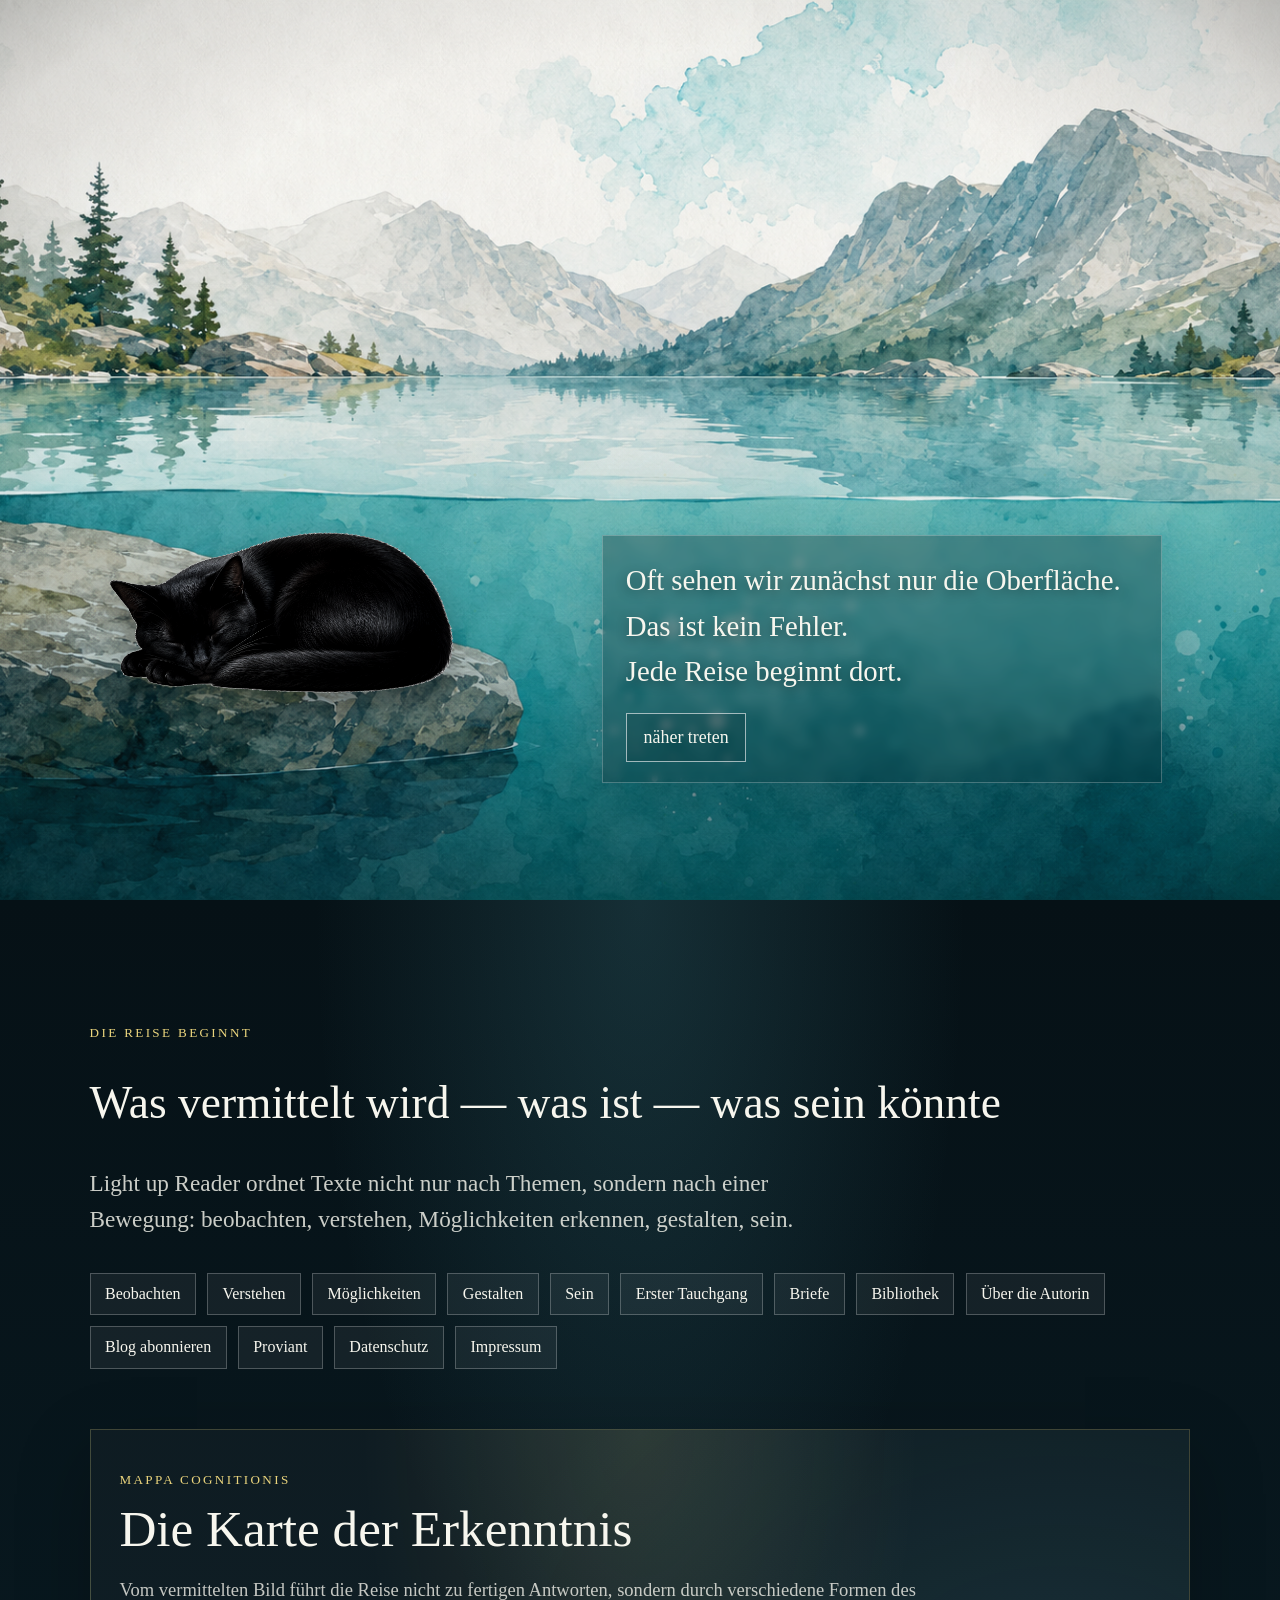
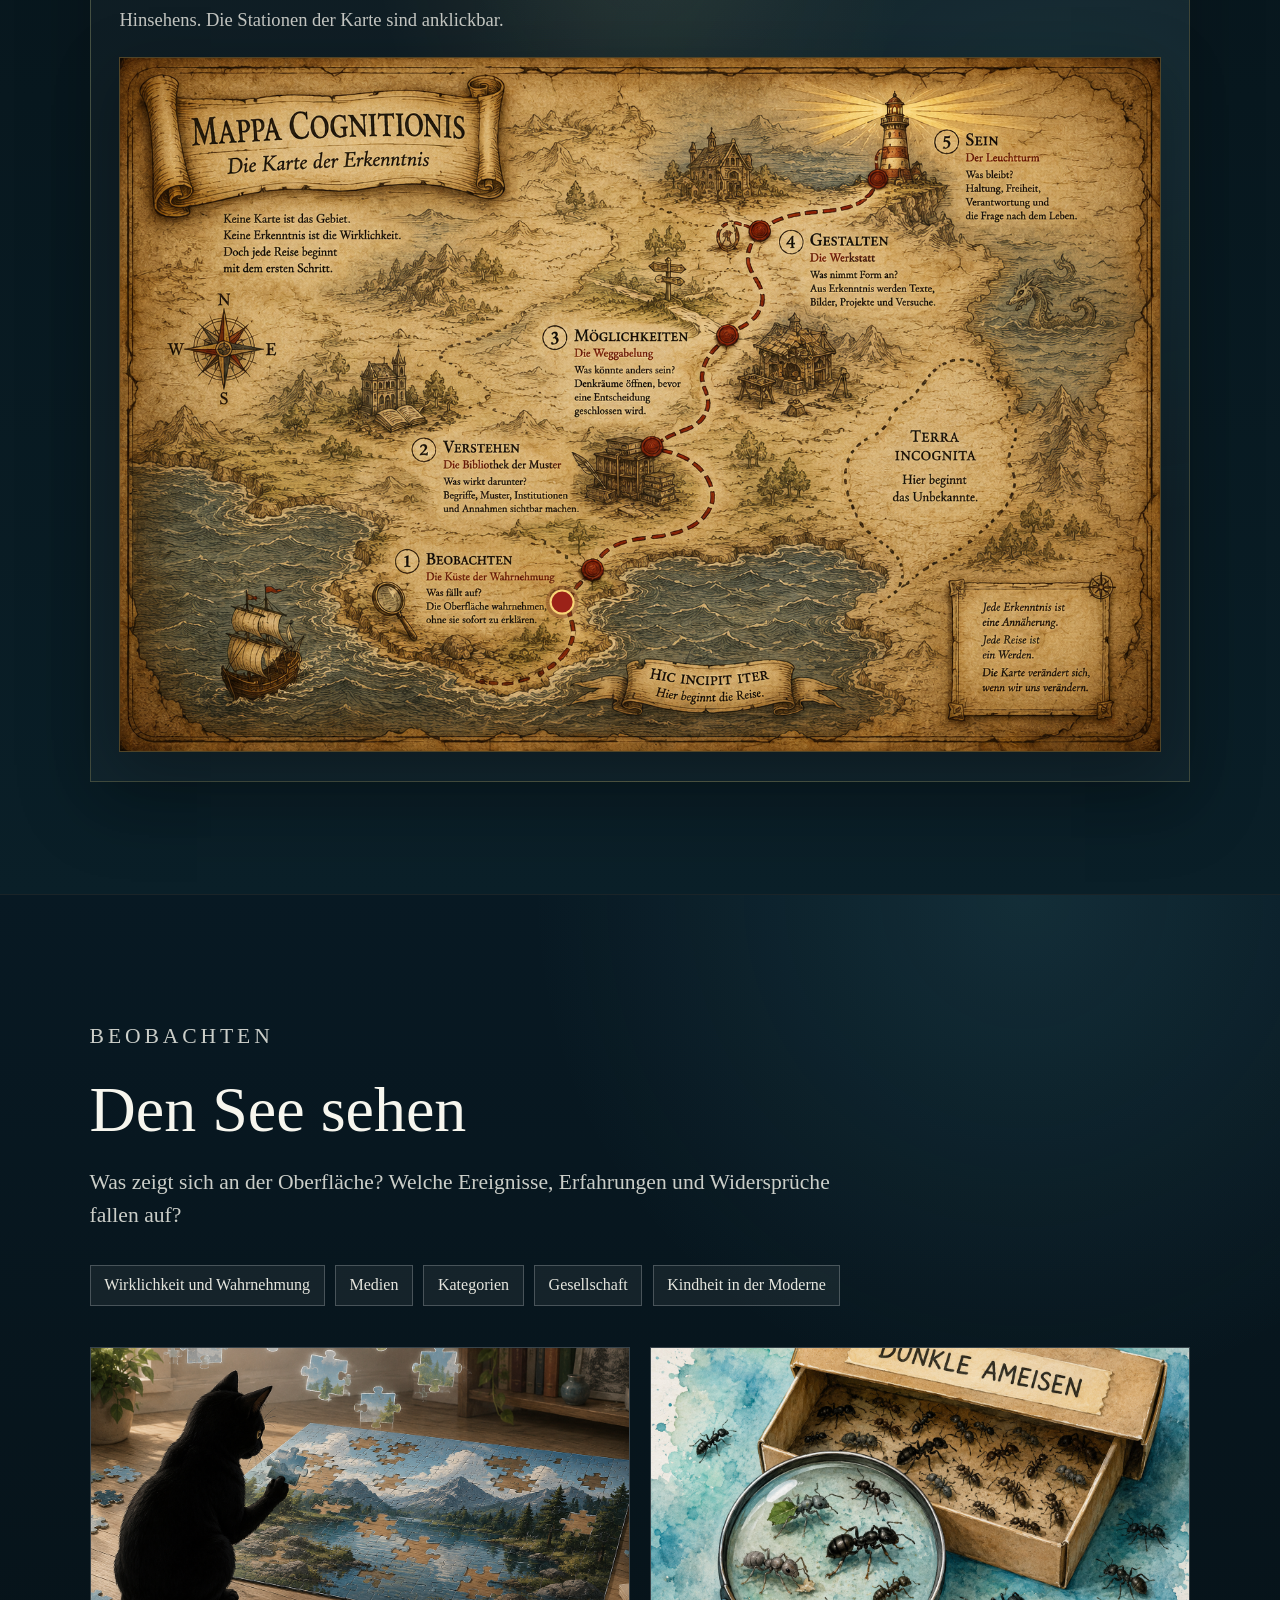
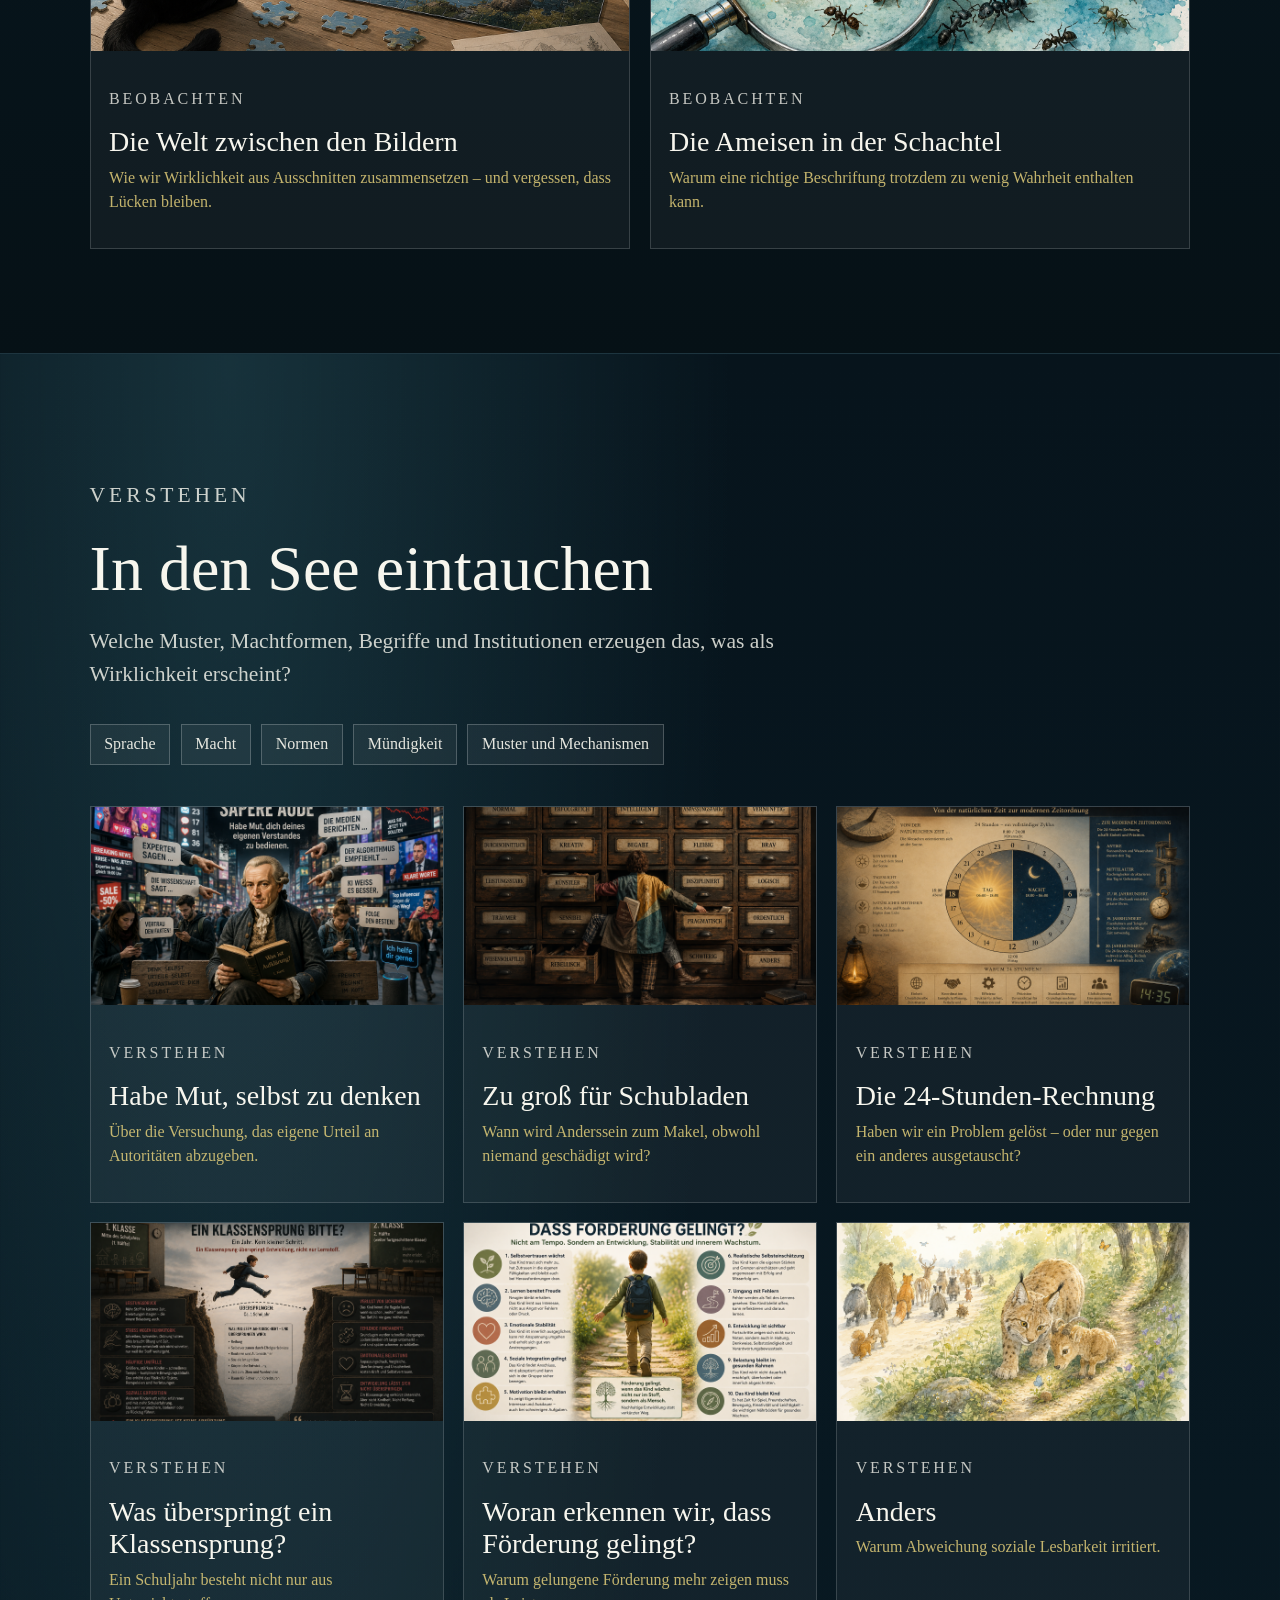
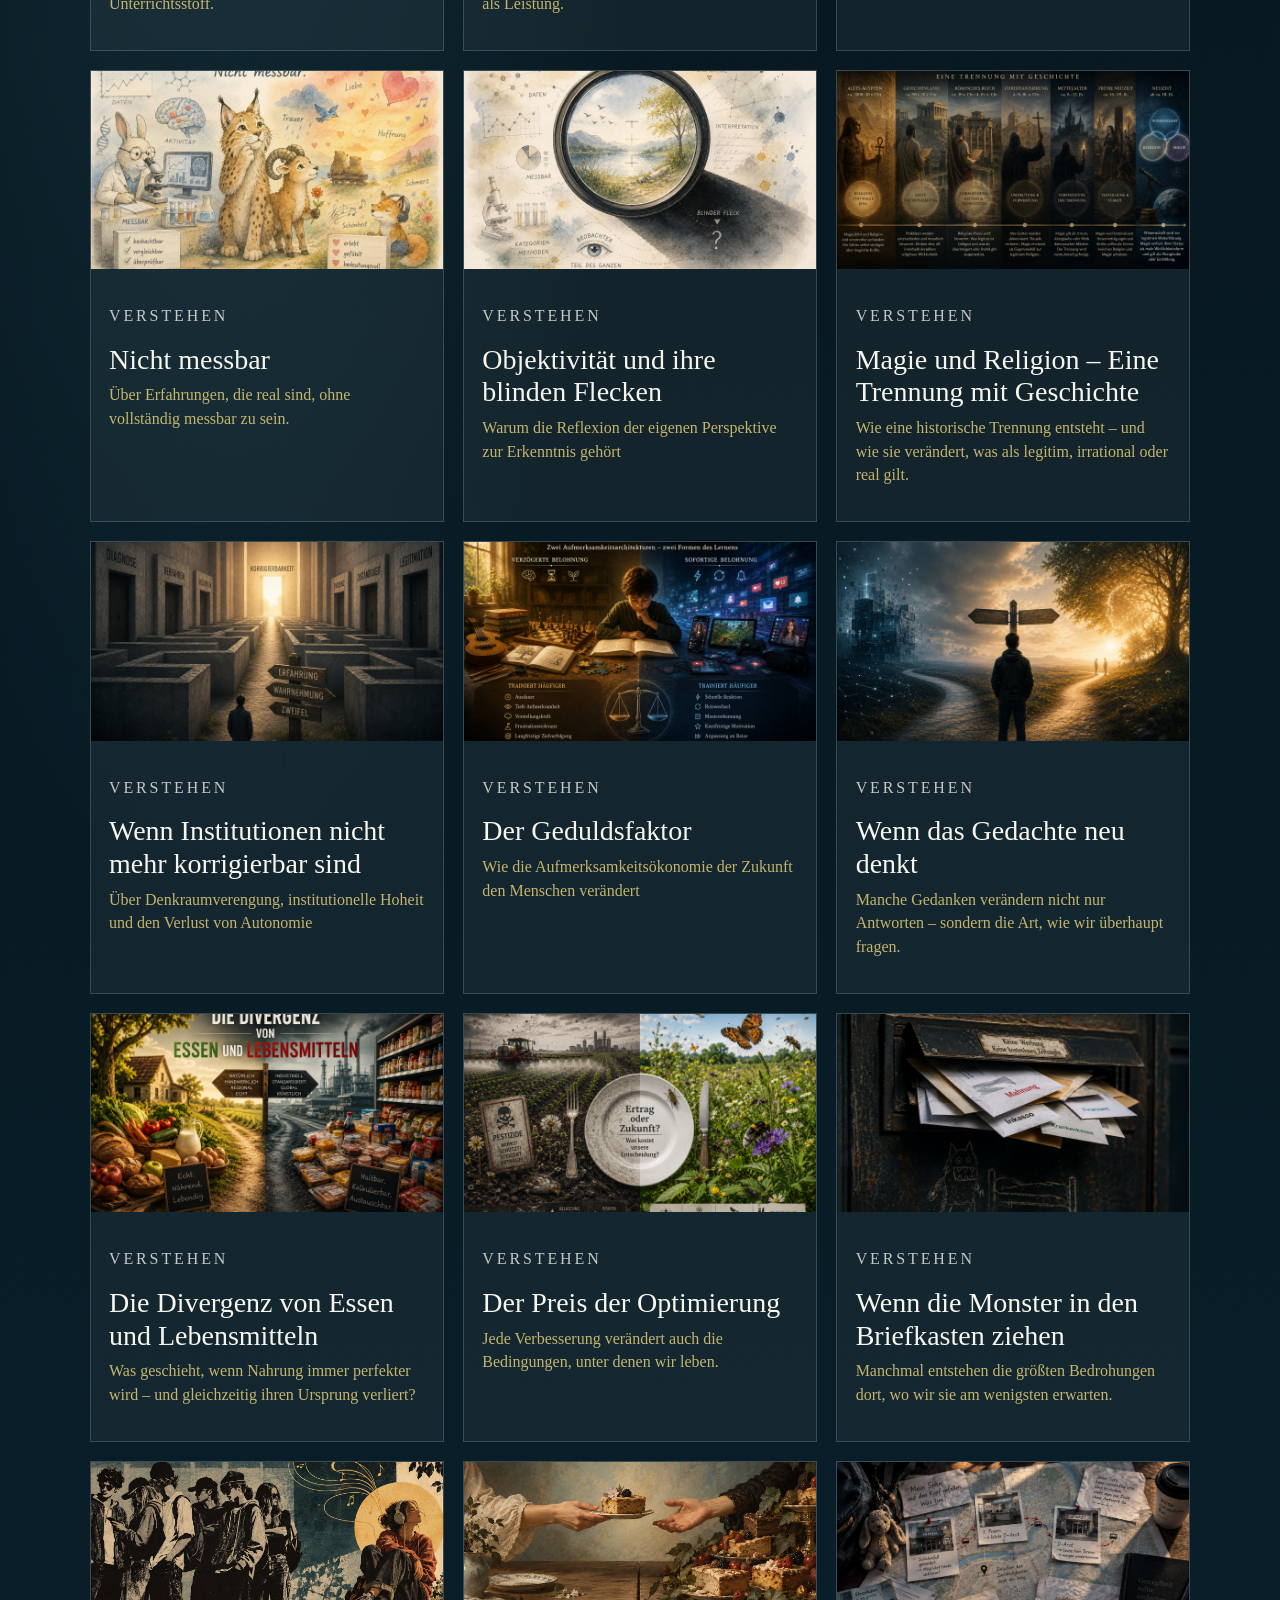
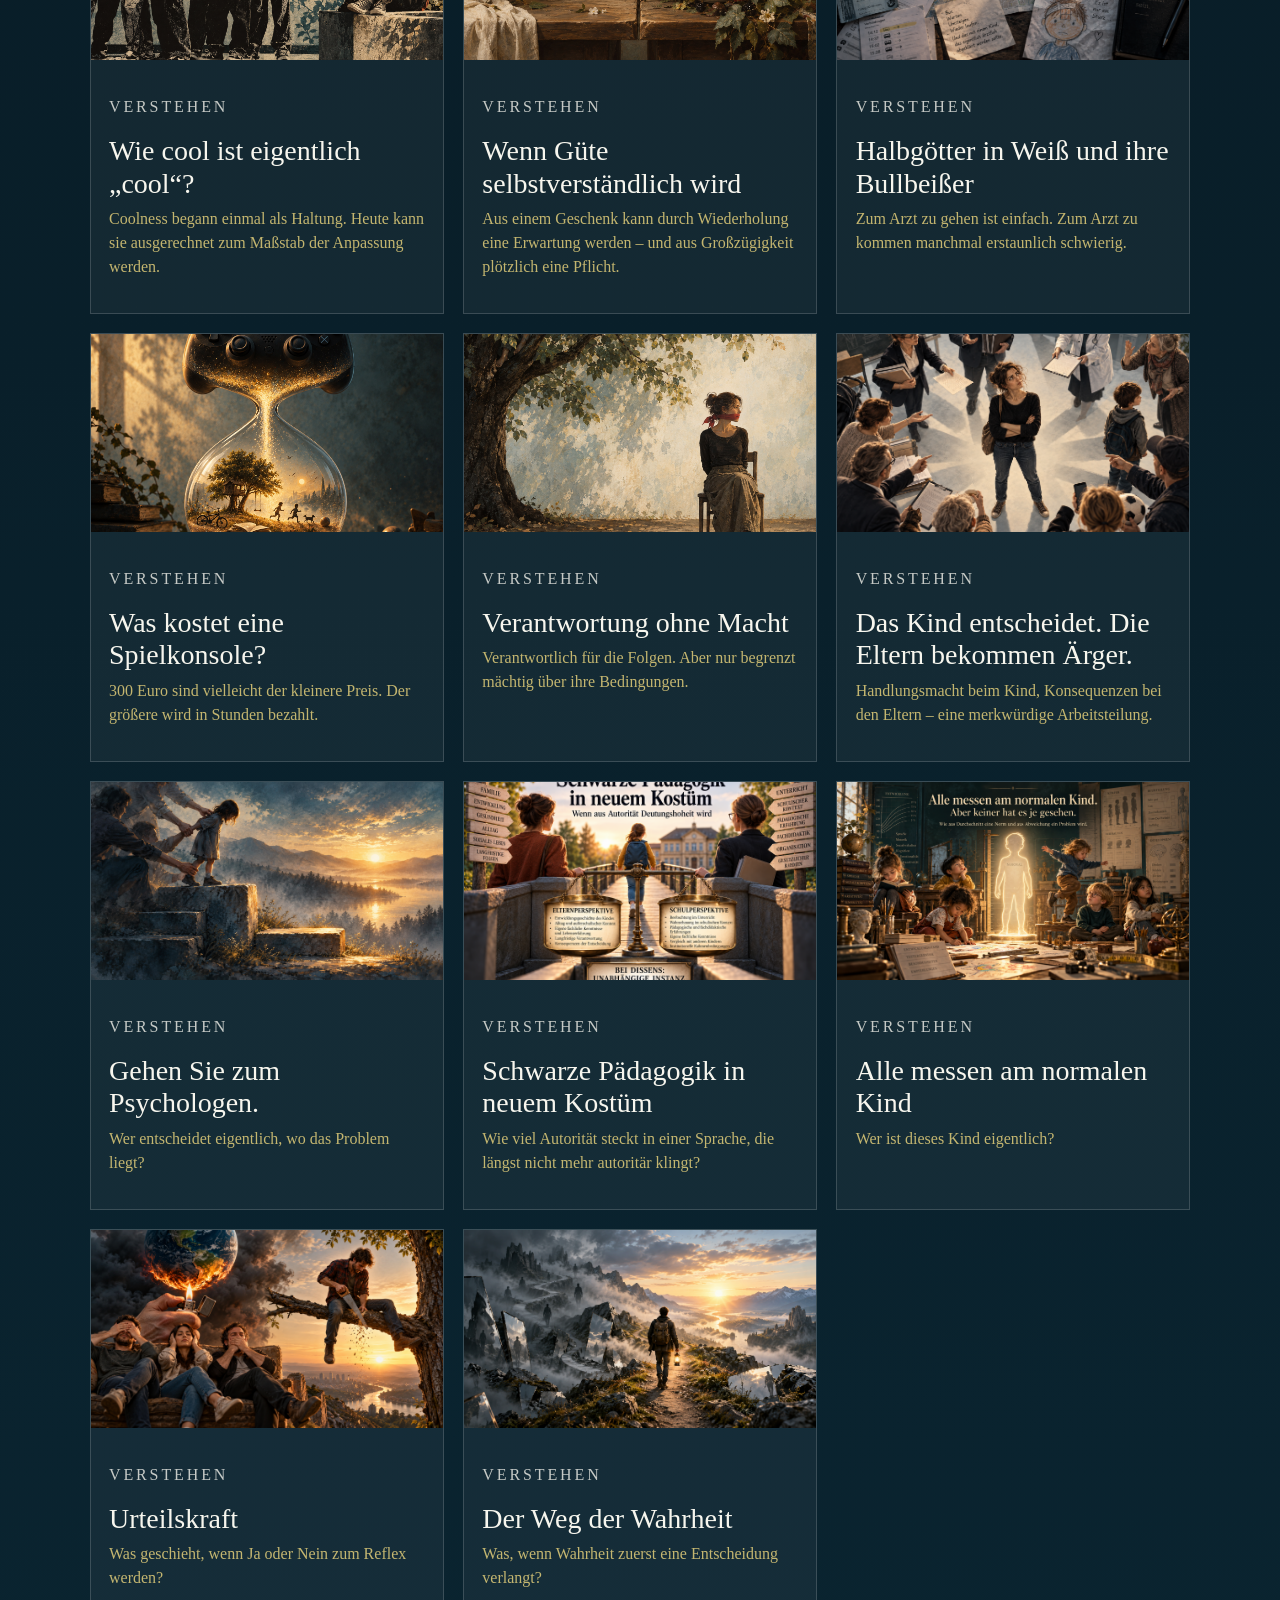
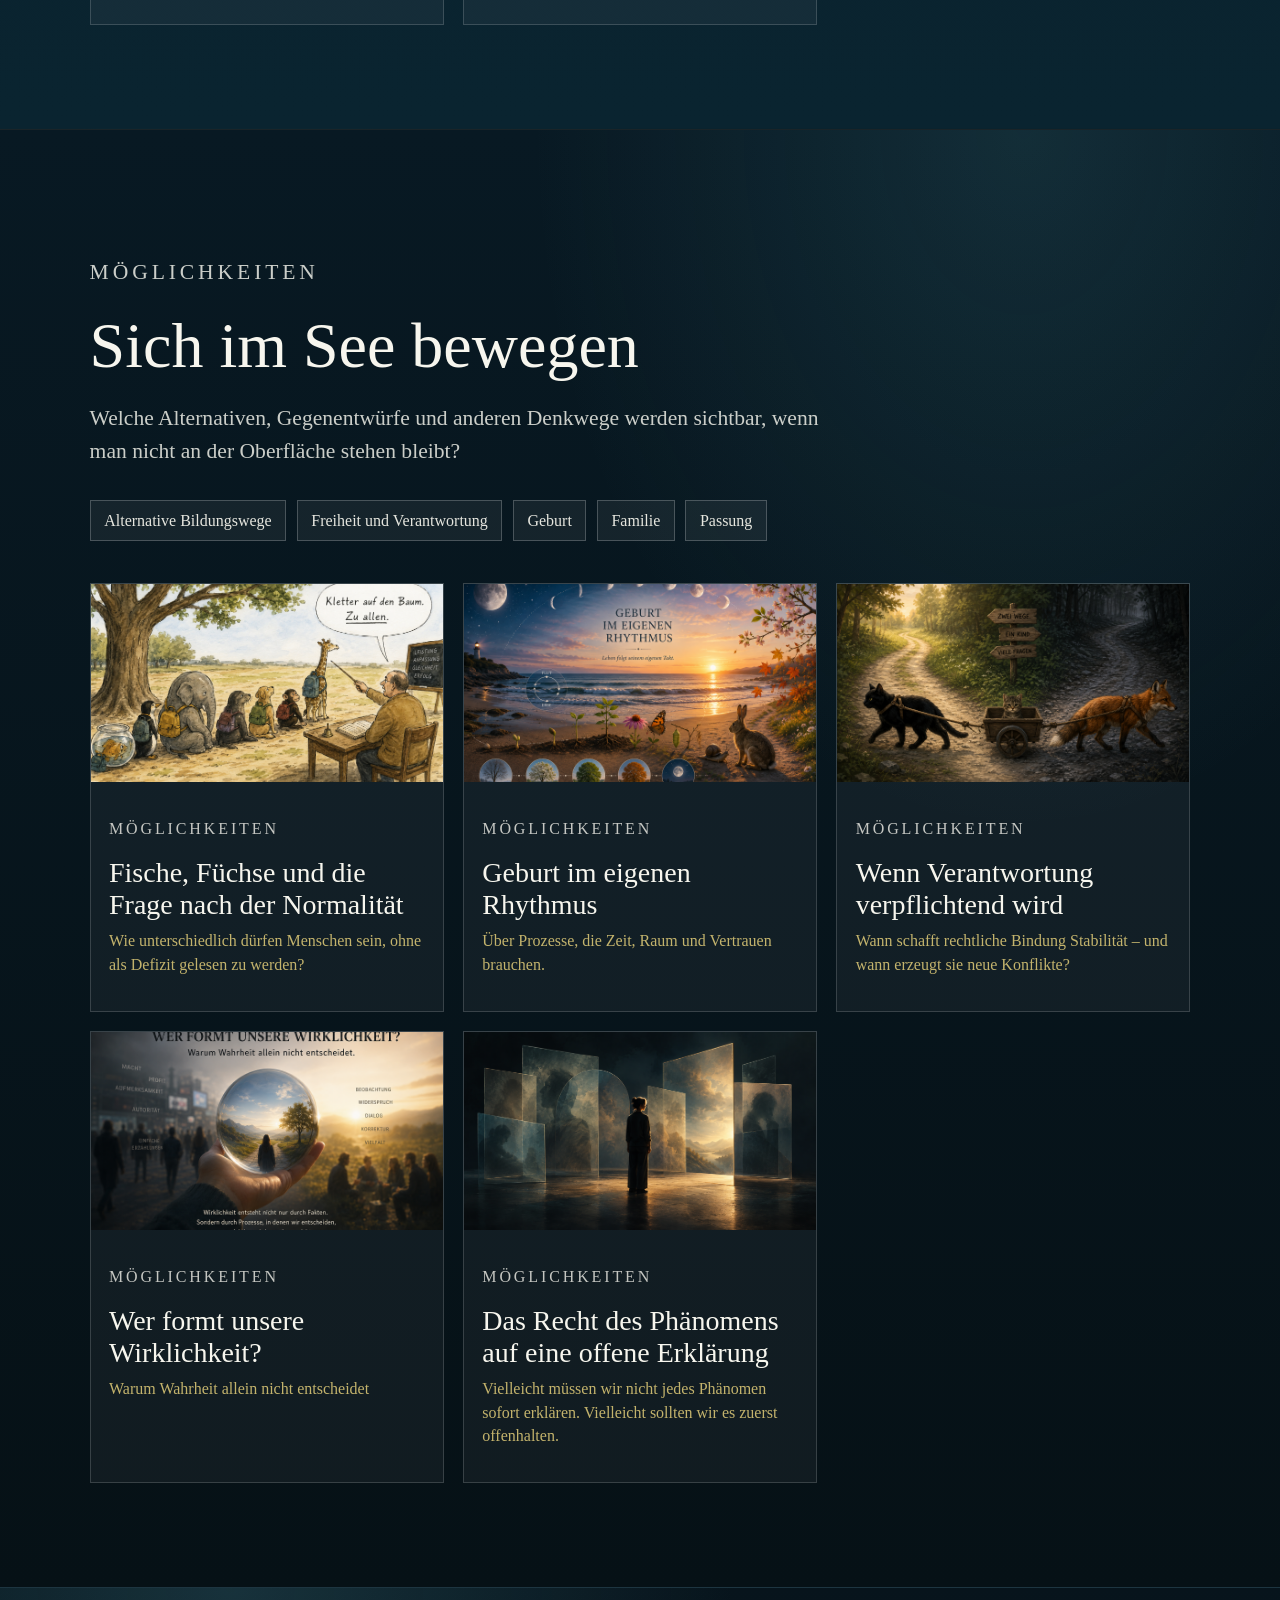
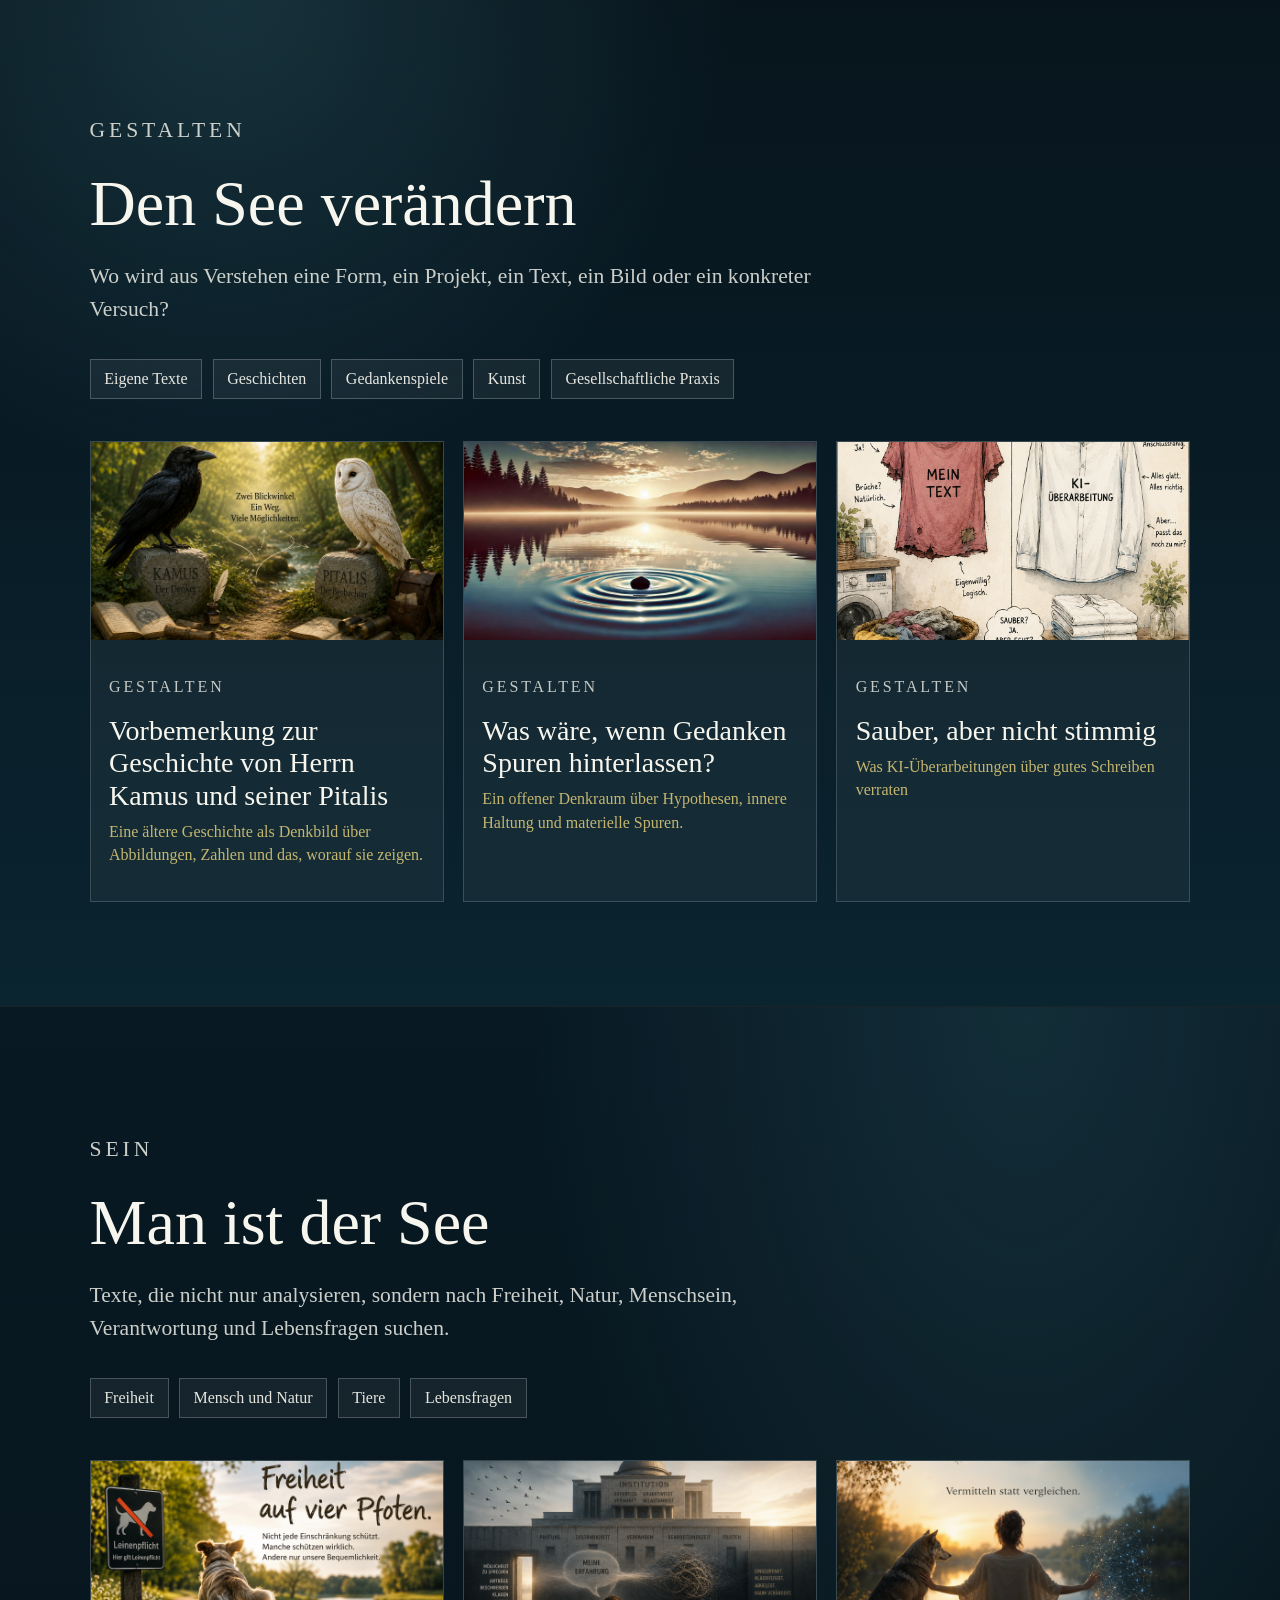
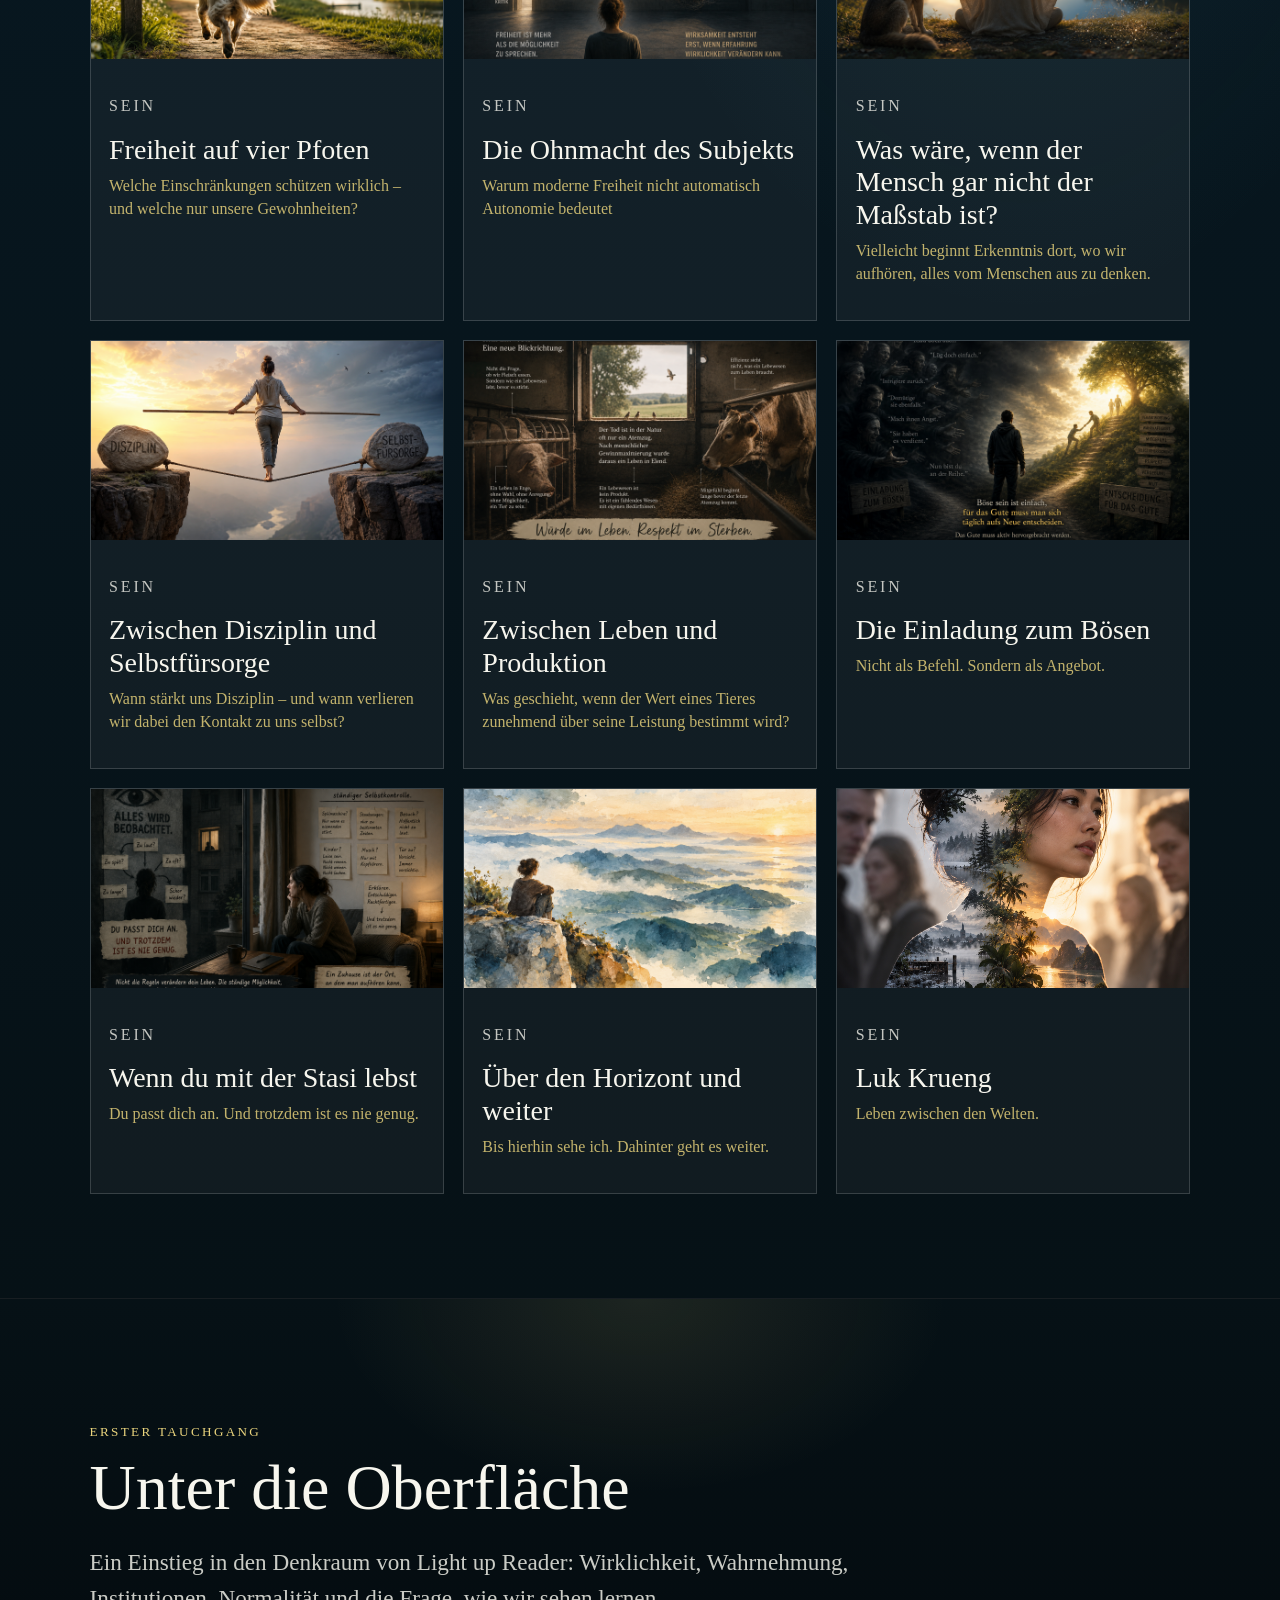
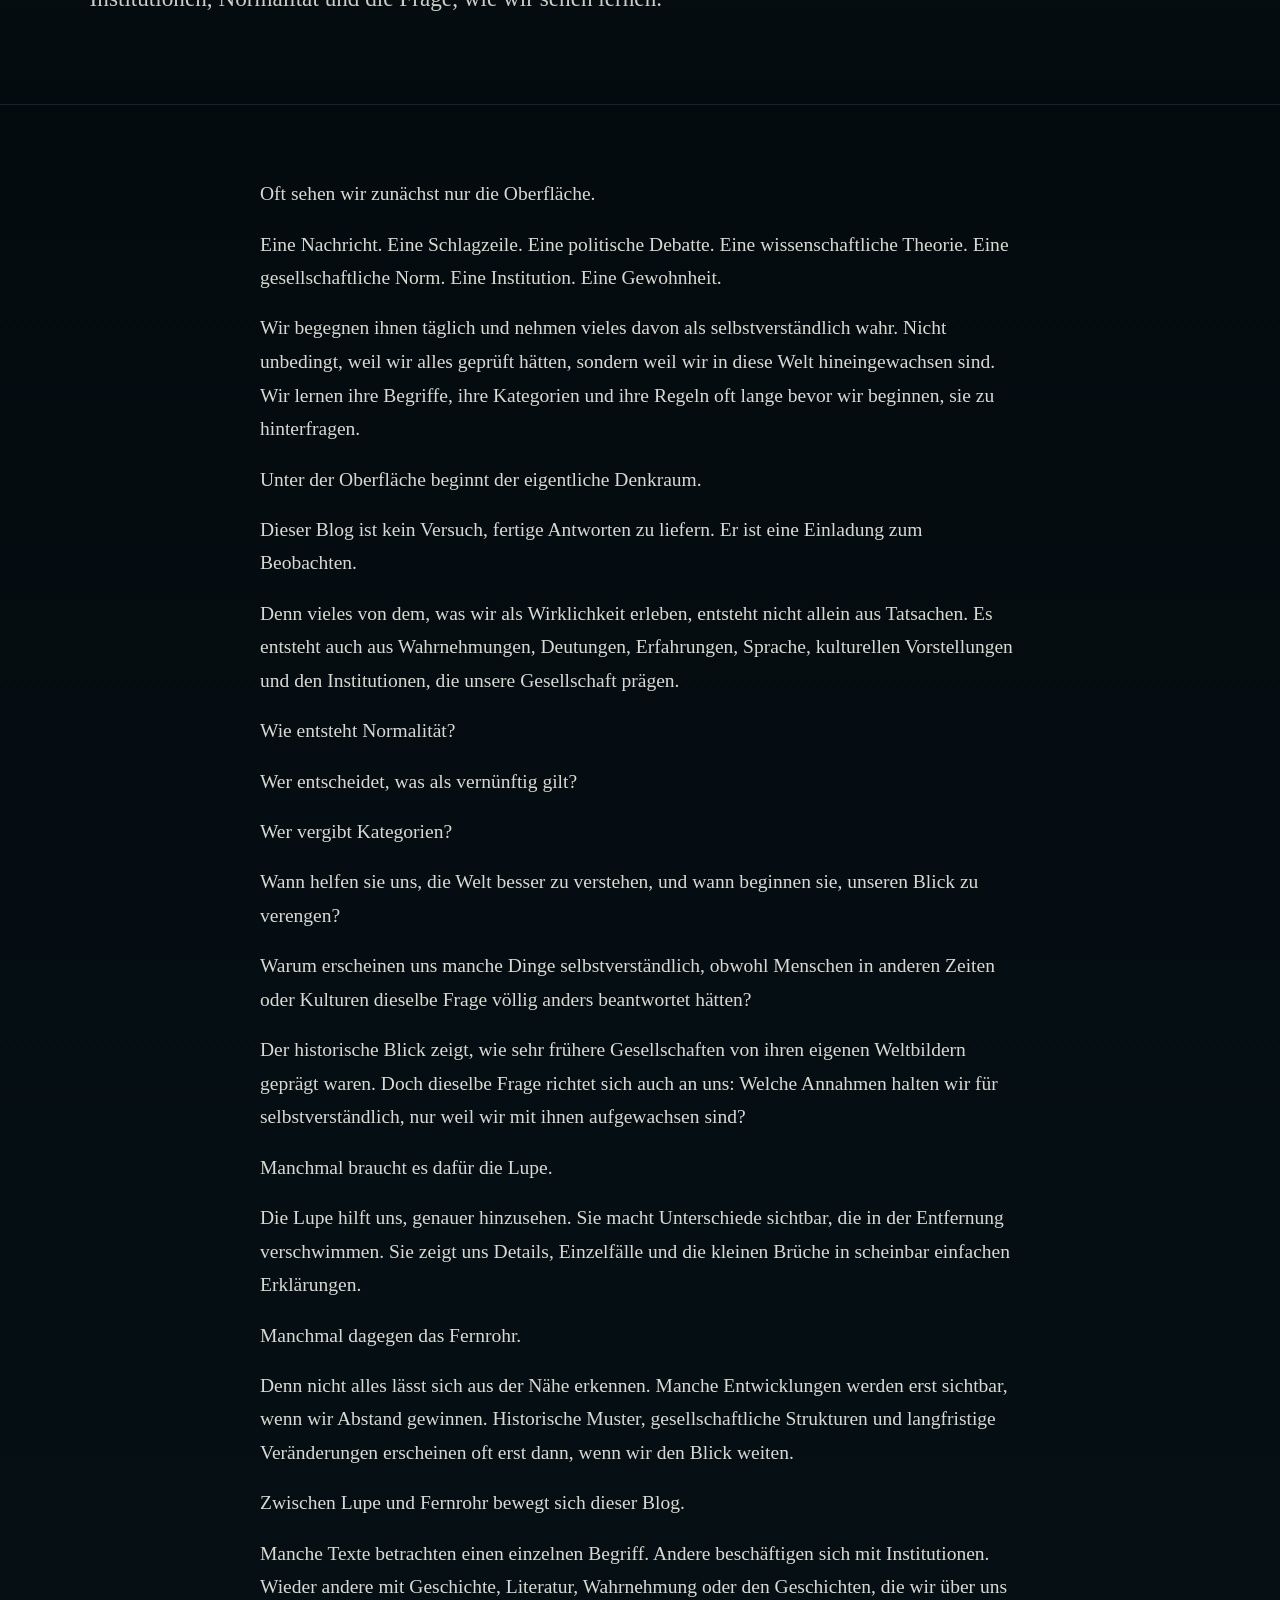
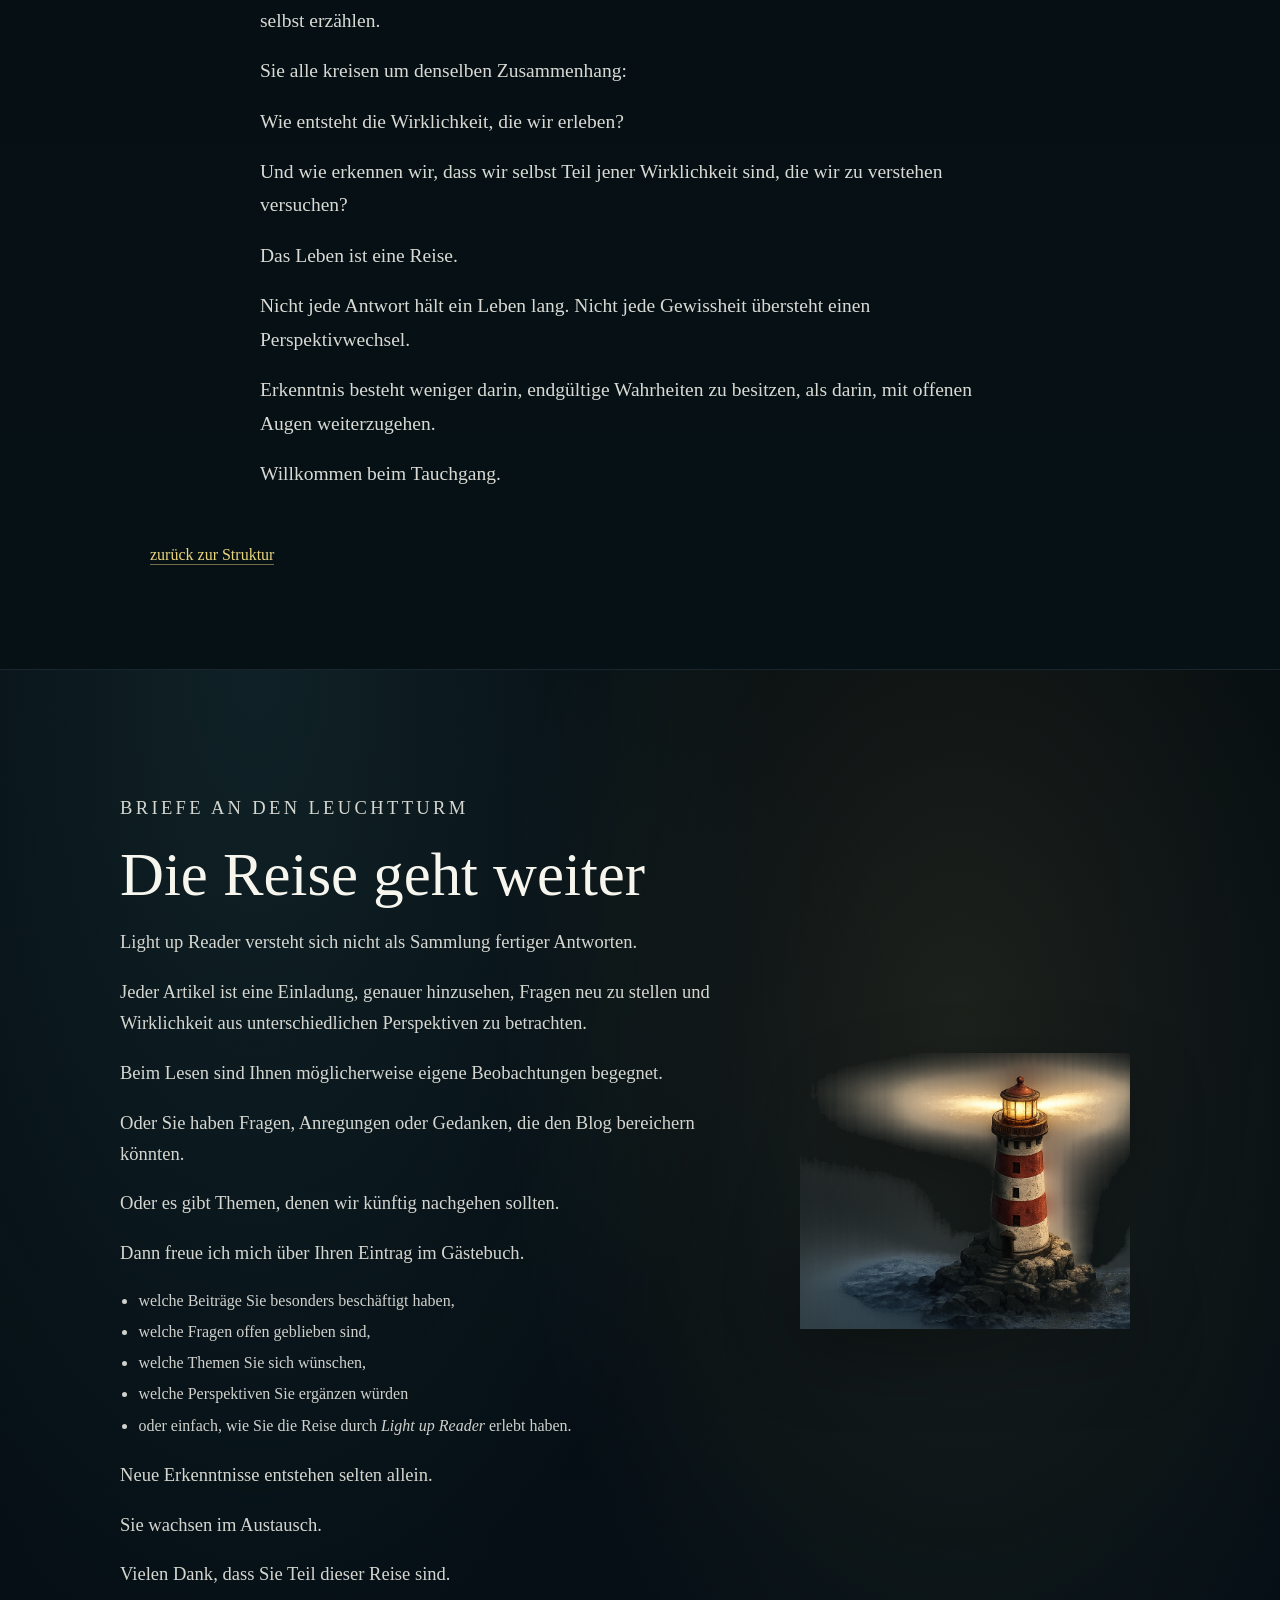
==== index.html @ 3e4c1ec7 "update index verstehen" ====
<!DOCTYPE html>

<html lang="de">
<head>
<meta charset="utf-8"/>
<meta content="width=device-width, initial-scale=1" name="viewport"/>
<meta content="39EwzUIb4fpX4mTjm3b7HPApk-4Tmt1PgKH9eubGeto" name="google-site-verification"/>
<title>Light up Reader | Gesellschaft, Geschichte, Bildung, KI und Philosophie</title>
<link href="assets/style.css" rel="stylesheet"/>
<meta content="Light up Reader ist der Blog von Caroline Thongsan mit Essays über Gesellschaft, Geschichte, Bildung, Künstliche Intelligenz, Erkenntnis, Wahrnehmung und Menschsein." name="description"/><meta content="index,follow" name="robots"/><link href="https://carolinethongsan.de/" rel="canonical"/><meta content="website" property="og:type"/><meta content="Light up Reader" property="og:title"/><meta content="Light up Reader ist der Blog von Caroline Thongsan mit Essays über Gesellschaft, Geschichte, Bildung, Künstliche Intelligenz, Erkenntnis, Wahrnehmung und Menschsein." property="og:description"/><meta content="https://carolinethongsan.de/" property="og:url"/><meta content="Light up Reader" property="og:site_name"/><meta content="Caroline Thongsan" name="author"/><meta content="#061116" name="theme-color"/><meta content="de_DE" property="og:locale"/><meta content="https://carolinethongsan.de/assets/mappa-cognitionis.png" property="og:image"/><meta content="Mappa Cognitionis: Karte der Erkenntnis mit den Stationen Beobachten, Verstehen, Möglichkeiten, Gestalten und Sein" property="og:image:alt"/><meta content="summary_large_image" name="twitter:card"/><meta content="Light up Reader" name="twitter:title"/><meta content="Light up Reader ist der Blog von Caroline Thongsan mit Essays über Gesellschaft, Geschichte, Bildung, Künstliche Intelligenz, Erkenntnis, Wahrnehmung und Menschsein." name="twitter:description"/><meta content="https://carolinethongsan.de/assets/mappa-cognitionis.png" name="twitter:image"/><script type="application/ld+json">{
  "@context": "https://schema.org",
  "@graph": [
    {
      "@type": "Person",
      "@id": "https://carolinethongsan.de/#caroline-thongsan",
      "name": "Caroline Thongsan",
      "url": "https://carolinethongsan.de/ueber-die-autorin.html",
      "sameAs": [
        "https://carolinethongsan.de/"
      ],
      "description": "Caroline Thongsan ist Autorin und Althistorikerin. Auf Light up Reader veröffentlicht sie Essays über Gesellschaft, Geschichte, Bildung, Wahrnehmung, Erkenntnis und Künstliche Intelligenz."
    },
    {
      "@type": "WebSite",
      "@id": "https://carolinethongsan.de/#website",
      "name": "Light up Reader",
      "url": "https://carolinethongsan.de/",
      "inLanguage": "de",
      "publisher": {
        "@id": "https://carolinethongsan.de/#caroline-thongsan"
      },
      "author": {
        "@id": "https://carolinethongsan.de/#caroline-thongsan"
      },
      "description": "Light up Reader ist ein deutschsprachiger Blog mit Essays über Gesellschaft, Geschichte, Bildung, Wahrnehmung, Erkenntnis, Künstliche Intelligenz und Menschsein.",
      "about": [
        "Gesellschaft",
        "Geschichte",
        "Bildung",
        "Künstliche Intelligenz",
        "Philosophie",
        "Erkenntnistheorie",
        "Wahrnehmung",
        "Sprache",
        "Institutionen",
        "Menschsein",
        "Perspektiven",
        "Denkbewegung"
      ]
    },
    {
      "@type": "WebPage",
      "@id": "https://carolinethongsan.de/#webpage",
      "url": "https://carolinethongsan.de/",
      "name": "Light up Reader",
      "isPartOf": {
        "@id": "https://carolinethongsan.de/#website"
      },
      "author": {
        "@id": "https://carolinethongsan.de/#caroline-thongsan"
      },
      "inLanguage": "de",
      "description": "Light up Reader ist ein emergenter Denkraum von Caroline Thongsan. Essays und Reflexionen über Wahrnehmung, Geschichte, Gesellschaft, Erkenntnis, Perspektiven und Menschsein.",
      "primaryImageOfPage": {
        "@type": "ImageObject",
        "url": "https://carolinethongsan.de/assets/mappa-cognitionis.png"
      },
      "mainEntity": {
        "@id": "https://carolinethongsan.de/#website"
      }
    },
    {
      "@type": "ItemList",
      "@id": "https://carolinethongsan.de/#denkbewegung",
      "name": "Denkbewegung von Light up Reader",
      "description": "Die Website folgt den Stationen Beobachten, Verstehen, Möglichkeiten, Gestalten und Sein.",
      "itemListElement": [
        {
          "@type": "SiteNavigationElement",
          "position": 1,
          "name": "Beobachten",
          "url": "https://carolinethongsan.de/beobachten.html",
          "description": "Wahrnehmung, Medien, Kategorien und Fragmente von Wirklichkeit."
        },
        {
          "@type": "SiteNavigationElement",
          "position": 2,
          "name": "Verstehen",
          "url": "https://carolinethongsan.de/verstehen.html",
          "description": "Muster, Machtformen, Begriffe, Normen und Institutionen."
        },
        {
          "@type": "SiteNavigationElement",
          "position": 3,
          "name": "Möglichkeiten",
          "url": "https://carolinethongsan.de/moeglichkeiten.html",
          "description": "Alternativen, Gegenentwürfe, Freiheit, Verantwortung und Passung."
        },
        {
          "@type": "SiteNavigationElement",
          "position": 4,
          "name": "Gestalten",
          "url": "https://carolinethongsan.de/gestalten.html",
          "description": "Eigene Texte, Geschichten, Gedankenspiele, Kunst und gesellschaftliche Praxis."
        },
        {
          "@type": "SiteNavigationElement",
          "position": 5,
          "name": "Sein",
          "url": "https://carolinethongsan.de/sein.html",
          "description": "Freiheit, Natur, Menschsein, Verantwortung und Lebensfragen."
        }
      ]
    }
  ]
}</script></head>
<body>
<main>
<section class="hero">
<div aria-label="Aquarell-Bergsee" class="lake-art"></div>
<div aria-hidden="true" class="water-tint"></div>
<div aria-hidden="true" class="vignette"></div>
<div aria-label="Akira schläft auf dem Felsen" class="akira-cutout">
<img alt="Schlafende schwarze Katze auf dem Felsen" src="assets/schwarze-katze-schlafend.png"/>
</div>
<section class="opening-text">
<p class="line line-1">Oft sehen wir zunächst nur die Oberfläche.</p>
<p class="line line-2">Das ist kein Fehler.</p>
<p class="line line-3">Jede Reise beginnt dort.</p>
<a class="enter line line-4" href="#reise">näher treten</a>
</section>
</section>
<section class="journey" id="reise">
<div class="journey-inner">
<p class="eyebrow">Die Reise beginnt</p>
<h1 style="font-size: clamp(1.85rem, 3.55vw, 3.55rem); line-height:1.08; max-width:none;">Was vermittelt wird — was ist — was sein könnte</h1>
<p class="lead">Light up Reader ordnet Texte nicht nur nach Themen, sondern nach einer Bewegung: beobachten, verstehen, Möglichkeiten erkennen, gestalten, sein.</p>
<nav aria-label="Bereiche" class="section-nav">
<a href="beobachten.html">Beobachten</a>
<a href="verstehen.html">Verstehen</a>
<a href="moeglichkeiten.html">Möglichkeiten</a>
<a href="gestalten.html">Gestalten</a>
<a href="sein.html">Sein</a>
<a href="#tauchgang">Erster Tauchgang</a>
<a href="#briefe">Briefe</a>
<a href="bibliothek.html">Bibliothek</a>
<a href="ueber-die-autorin.html">Über die Autorin</a>
<a href="#luchs-abo">Blog abonnieren</a>
<a href="proviant.html">Proviant</a>
<a href="#datenschutz">Datenschutz</a>
<a href="#impressum">Impressum</a>
</nav>
<section aria-label="Mappa Cognitionis – Karte der Erkenntnis" class="journey-orientation mappa-section">
<div class="orientation-copy mappa-copy">
<p class="eyebrow">Mappa Cognitionis</p>
<h2>Die Karte der Erkenntnis</h2>
<p>Vom vermittelten Bild führt die Reise nicht zu fertigen Antworten, sondern durch verschiedene Formen des Hinsehens. Die Stationen der Karte sind anklickbar.</p>
</div>
<figure class="mappa-wrap">
<img alt="Mappa Cognitionis: eine alte Pergamentkarte der Erkenntnis mit den Stationen Beobachten, Verstehen, Möglichkeiten, Gestalten und Sein" src="assets/mappa-cognitionis.png"/>
<span aria-hidden="true" class="mappa-marker"></span>
<a aria-label="Zur Station Beobachten" class="mappa-hotspot" data-x="42.5" data-y="78.5" href="beobachten.html" style="left:42.5%; top:78.5%;"></a>
<a aria-label="Zur Station Verstehen" class="mappa-hotspot" data-x="47.3" data-y="61.2" href="verstehen.html" style="left:47.3%; top:61.2%;"></a>
<a aria-label="Zur Station Möglichkeiten" class="mappa-hotspot" data-x="58.4" data-y="49.8" href="moeglichkeiten.html" style="left:58.4%; top:49.8%;"></a>
<a aria-label="Zur Station Gestalten" class="mappa-hotspot" data-x="64.2" data-y="37.0" href="gestalten.html" style="left:64.2%; top:37.0%;"></a>
<a aria-label="Zur Station Sein" class="mappa-hotspot" data-x="75.4" data-y="20.4" href="sein.html" style="left:75.4%; top:20.4%;"></a>
</figure>
</section>
</div>
</section>
<section class="content-map" id="beobachten">
<div class="map-inner">
<p class="eyebrow">Beobachten</p>
<h2>Den See sehen</h2>
<p>Was zeigt sich an der Oberfläche? Welche Ereignisse, Erfahrungen und Widersprüche fallen auf?</p>
<div class="tag-grid"><span>Wirklichkeit und Wahrnehmung</span><span>Medien</span><span>Kategorien</span><span>Gesellschaft</span><span>Kindheit in der Moderne</span></div>
<div class="article-grid"><article class="article-card">
<a class="article-card-link" href="beobachten.html#die-welt-zwischen-den-bildern">
<div class="article-card-image"><img alt="Akira betrachtet ein unvollständiges Puzzle einer Bergsee-Landschaft" src="assets/welt-zwischen-bildern.png"/></div>
<div class="article-card-body">
<p class="eyebrow">Beobachten</p>
<h3>Die Welt zwischen den Bildern</h3>
<p class="card-subtitle">Wie wir Wirklichkeit aus Ausschnitten zusammensetzen – und vergessen, dass Lücken bleiben.</p>
</div>
</a>
</article>
<article class="article-card">
<a class="article-card-link" href="beobachten.html#die-ameisen-in-der-schachtel">
<div class="article-card-image"><img alt="Eine geöffnete Schachtel mit der Aufschrift Dunkle Ameisen und einer Lupe" src="assets/ameisen-schachtel.png"/></div>
<div class="article-card-body">
<p class="eyebrow">Beobachten</p>
<h3>Die Ameisen in der Schachtel</h3>
<p class="card-subtitle">Warum eine richtige Beschriftung trotzdem zu wenig Wahrheit enthalten kann.</p>
</div>
</a>
</article></div>
</div>
</section>
<section class="content-map deep" id="verstehen">
<div class="map-inner">
<p class="eyebrow">Verstehen</p>
<h2>In den See eintauchen</h2>
<p>Welche Muster, Machtformen, Begriffe und Institutionen erzeugen das, was als Wirklichkeit erscheint?</p>
<div class="tag-grid"><span>Sprache</span><span>Macht</span><span>Normen</span><span>Mündigkeit</span><span>Muster und Mechanismen</span></div>
<div class="article-grid"><article class="article-card">
<a class="article-card-link" href="verstehen.html#habe-mut-selbst-zu-denken">
<div class="article-card-image"><img alt="Kant in einer modernen Stadt voller Medienbotschaften" src="assets/kant-moderner-kontext.png"/></div>
<div class="article-card-body">
<p class="eyebrow">Verstehen</p>
<h3>Habe Mut, selbst zu denken</h3>
<p class="card-subtitle">Über die Versuchung, das eigene Urteil an Autoritäten abzugeben.</p>
</div>
</a>
</article>
<article class="article-card">
<a class="article-card-link" href="verstehen.html#zu-gross-fuer-schubladen">
<div class="article-card-image"><img alt="Eine Person passt nicht in eine Wand aus beschrifteten Schubladen" src="assets/zu-gross-schubladen.png"/></div>
<div class="article-card-body">
<p class="eyebrow">Verstehen</p>
<h3>Zu groß für Schubladen</h3>
<p class="card-subtitle">Wann wird Anderssein zum Makel, obwohl niemand geschädigt wird?</p>
</div>
</a>
</article><article class="article-card">
<a class="article-card-link" href="verstehen.html#die-24-stunden-rechnung">
<div class="article-card-image"><img alt="Titelbild zu Die 24-Stunden-Rechnung" src="assets/vierundzwanzig-stunden-rechnung.png"/></div>
<div class="article-card-body">
<p class="eyebrow">Verstehen</p>
<h3>Die 24-Stunden-Rechnung</h3>
<p class="card-subtitle">Haben wir ein Problem gelöst – oder nur gegen ein anderes ausgetauscht?</p>
</div>
</a>
</article><article class="article-card">
<a class="article-card-link" href="verstehen.html#was-ueberspringt-ein-klassensprung">
<div class="article-card-image"><img alt="Titelbild zu Was überspringt ein Klassensprung?" src="assets/klassensprung-entwicklungsraum.png"/></div>
<div class="article-card-body">
<p class="eyebrow">Verstehen</p>
<h3>Was überspringt ein Klassensprung?</h3>
<p class="card-subtitle">Ein Schuljahr besteht nicht nur aus Unterrichtsstoff.</p>
</div>
</a>
</article><article class="article-card">
<a class="article-card-link" href="verstehen.html#woran-erkennen-wir-dass-foerderung-gelingt">
<div class="article-card-image"><img alt="Titelbild zu Woran erkennen wir, dass Förderung gelingt?" src="assets/foerderung-gelingt.png"/></div>
<div class="article-card-body">
<p class="eyebrow">Verstehen</p>
<h3>Woran erkennen wir, dass Förderung gelingt?</h3>
<p class="card-subtitle">Warum gelungene Förderung mehr zeigen muss als Leistung.</p>
</div>
</a>
</article><article class="article-card">
<a class="article-card-link" href="verstehen.html#anders">
<div class="article-card-image"><img alt="Titelbild zu Anders" src="assets/anders-luchs-mufflon.png"/></div>
<div class="article-card-body">
<p class="eyebrow">Verstehen</p>
<h3>Anders</h3>
<p class="card-subtitle">Warum Abweichung soziale Lesbarkeit irritiert.</p>
</div>
</a>
</article><article class="article-card">
<a class="article-card-link" href="verstehen.html#nicht-messbar">
<div class="article-card-image"><img alt="Titelbild zu Nicht messbar" src="assets/nicht-messbar.png"/></div>
<div class="article-card-body">
<p class="eyebrow">Verstehen</p>
<h3>Nicht messbar</h3>
<p class="card-subtitle">Über Erfahrungen, die real sind, ohne vollständig messbar zu sein.</p>
</div>
</a>
</article><article class="article-card">
<a class="article-card-link" href="verstehen.html#objektivitaet-und-ihre-blinden-flecken">
<div class="article-card-image"><img alt="Titelbild zu Objektivität und ihre blinden Flecken" src="assets/objektivitaet-blinde-flecken.png"/></div>
<div class="article-card-body">
<p class="eyebrow">Verstehen</p>
<h3>Objektivität und ihre blinden Flecken</h3>
<p class="card-subtitle">Warum die Reflexion der eigenen Perspektive zur Erkenntnis gehört</p>
</div>
</a>
</article><article class="article-card">
<a class="article-card-link" href="verstehen.html#magie-und-religion-eine-trennung-mit-geschichte">
<div class="article-card-image"><img alt="Titelbild zu Magie und Religion – Eine Trennung mit Geschichte" src="assets/magie-religion-trennung.png"/></div>
<div class="article-card-body">
<p class="eyebrow">Verstehen</p>
<h3>Magie und Religion – Eine Trennung mit Geschichte</h3>
<p class="card-subtitle">Wie eine historische Trennung entsteht – und wie sie verändert, was als legitim, irrational oder real gilt.</p>
</div>
</a>
</article><article class="article-card">
<a class="article-card-link" href="verstehen.html#wenn-institutionen-nicht-mehr-korrigierbar-sind">
<div class="article-card-image"><img alt="Labyrinth institutioneller Deutungsräume mit Wegweisern für Erfahrung, Wahrnehmung und Zweifel" src="assets/institutionen-korrigierbar.png"/></div>
<div class="article-card-body">
<p class="eyebrow">Verstehen</p>
<h3>Wenn Institutionen nicht mehr korrigierbar sind</h3>
<p class="card-subtitle">Über Denkraumverengung, institutionelle Hoheit und den Verlust von Autonomie</p>
</div>
</a>
</article><article class="article-card">
<a class="article-card-link" href="verstehen.html#der-geduldsfaktor">
<div class="article-card-image"><img alt="Geteilte Bildwelt zwischen verzögerter und sofortiger Belohnung als Aufmerksamkeitsarchitektur" src="assets/geduldsfaktor.png"/></div>
<div class="article-card-body">
<p class="eyebrow">Verstehen</p>
<h3>Der Geduldsfaktor</h3>
<p class="card-subtitle">Wie die Aufmerksamkeitsökonomie der Zukunft den Menschen verändert</p>
</div>
</a>
</article><article class="article-card"><a class="article-card-link" href="verstehen.html#wenn-das-gedachte-neu-denkt"><div class="article-card-image"><img alt="Gedanken verändern die Struktur des Denkens" src="assets/wenn-das-gedachte-neu-denkt.jpeg"/></div><div class="article-card-body"><p class="eyebrow">Verstehen</p><h3>Wenn das Gedachte neu denkt</h3><p class="card-subtitle">Manche Gedanken verändern nicht nur Antworten – sondern die Art, wie wir überhaupt fragen.</p></div></a></article><article class="article-card"><a class="article-card-link" href="verstehen.html#die-divergenz-von-essen-und-lebensmitteln"><div class="article-card-image"><img alt="Industrielle Lebensmittel und natürliche Nahrung driften auseinander" src="assets/divergenz-essen-lebensmittel.png"/></div><div class="article-card-body"><p class="eyebrow">Verstehen</p><h3>Die Divergenz von Essen und Lebensmitteln</h3><p class="card-subtitle">Was geschieht, wenn Nahrung immer perfekter wird – und gleichzeitig ihren Ursprung verliert?</p></div></a></article><article class="article-card"><a class="article-card-link" href="verstehen.html#der-preis-der-optimierung"><div class="article-card-image"><img alt="Optimierung verändert den Menschen" src="assets/preis-der-optimierung.png"/></div><div class="article-card-body"><p class="eyebrow">Verstehen</p><h3>Der Preis der Optimierung</h3><p class="card-subtitle">Jede Verbesserung verändert auch die Bedingungen, unter denen wir leben.</p></div></a></article><article class="article-card"><a class="article-card-link" href="verstehen.html#wenn-die-monster-in-den-briefkasten-ziehen"><div class="article-card-image"><img alt="Ein Briefkasten wird zum Ort ständiger Bedrohung" src="assets/monster-briefkasten.png"/></div><div class="article-card-body"><p class="eyebrow">Verstehen</p><h3>Wenn die Monster in den Briefkasten ziehen</h3><p class="card-subtitle">Manchmal entstehen die größten Bedrohungen dort, wo wir sie am wenigsten erwarten.</p></div></a></article>
<article class="article-card">
<a class="article-card-link" href="verstehen.html#wie-cool-ist-eigentlich-cool">
<div class="article-card-image"><img alt="Titelbild zu Wie cool ist eigentlich „cool“?" src="assets/cool.png"/></div>
<div class="article-card-body">
<p class="eyebrow">Verstehen</p>
<h3>Wie cool ist eigentlich „cool“?</h3>
<p class="card-subtitle">Coolness begann einmal als Haltung. Heute kann sie ausgerechnet zum Maßstab der Anpassung werden.</p>
</div>
</a>
</article>
<article class="article-card">
<a class="article-card-link" href="verstehen.html#wenn-guete-selbstverstaendlich-wird">
<div class="article-card-image"><img alt="Titelbild zu Wenn Güte selbstverständlich wird" src="assets/güte.png"/></div>
<div class="article-card-body">
<p class="eyebrow">Verstehen</p>
<h3>Wenn Güte selbstverständlich wird</h3>
<p class="card-subtitle">Aus einem Geschenk kann durch Wiederholung eine Erwartung werden – und aus Großzügigkeit plötzlich eine Pflicht.</p>
</div>
</a>
</article>
<article class="article-card">
<a class="article-card-link" href="verstehen.html#halbgoetter-in-weiss-und-ihre-bullbeisser">
<div class="article-card-image"><img alt="Titelbild zu Halbgötter in Weiß und ihre Bullbeißer" src="assets/odyssee.png"/></div>
<div class="article-card-body">
<p class="eyebrow">Verstehen</p>
<h3>Halbgötter in Weiß und ihre Bullbeißer</h3>
<p class="card-subtitle">Zum Arzt zu gehen ist einfach. Zum Arzt zu kommen manchmal erstaunlich schwierig.</p>
</div>
</a>
</article>
<article class="article-card">
<a class="article-card-link" href="verstehen.html#was-kostet-eine-spielkonsole">
<div class="article-card-image"><img alt="Titelbild zu Was kostet eine Spielkonsole?" src="assets/spielkonsole.png"/></div>
<div class="article-card-body">
<p class="eyebrow">Verstehen</p>
<h3>Was kostet eine Spielkonsole?</h3>
<p class="card-subtitle">300 Euro sind vielleicht der kleinere Preis. Der größere wird in Stunden bezahlt.</p>
</div>
</a>
</article>
<article class="article-card">
<a class="article-card-link" href="verstehen.html#verantwortung-ohne-macht">
<div class="article-card-image"><img alt="Titelbild zu Verantwortung ohne Macht" src="assets/verantwortung-ohne-macht.png"/></div>
<div class="article-card-body">
<p class="eyebrow">Verstehen</p>
<h3>Verantwortung ohne Macht</h3>
<p class="card-subtitle">Verantwortlich für die Folgen. Aber nur begrenzt mächtig über ihre Bedingungen.</p>
</div>
</a>
</article>
<article class="article-card">
<a class="article-card-link" href="verstehen.html#das-kind-entscheidet-die-eltern-bekommen-aerger">
<div class="article-card-image"><img alt="Titelbild zu Das Kind entscheidet. Die Eltern bekommen Ärger." src="assets/eltern-bekommen-aerger.png"/></div>
<div class="article-card-body">
<p class="eyebrow">Verstehen</p>
<h3>Das Kind entscheidet. Die Eltern bekommen Ärger.</h3>
<p class="card-subtitle">Handlungsmacht beim Kind, Konsequenzen bei den Eltern – eine merkwürdige Arbeitsteilung.</p>
</div>
</a>
</article>
<article class="article-card">
<a class="article-card-link" href="verstehen.html#gehen-sie-zum-psychologen">
<div class="article-card-image"><img alt="Kind vor einer schwierigen Wegentscheidung als Symbol für Umdeutung und institutionelle Zuschreibung" src="assets/umdeutung.png"/></div>
<div class="article-card-body">
<p class="eyebrow">Verstehen</p>
<h3>Gehen Sie zum Psychologen.</h3>
<p class="card-subtitle">Wer entscheidet eigentlich, wo das Problem liegt?</p>
</div>
</a>
</article>
<article class="article-card">
<a class="article-card-link" href="verstehen.html#schwarze-paedagogik-in-neuem-kostuem">
<div class="article-card-image"><img alt="Symbolische Darstellung pädagogischer Deutungshoheit zwischen Eltern, Schule und Kind" src="assets/schwarze-p%C3%A4dagogik.png"/></div>
<div class="article-card-body">
<p class="eyebrow">Verstehen</p>
<h3>Schwarze Pädagogik in neuem Kostüm</h3>
<p class="card-subtitle">Wie viel Autorität steckt in einer Sprache, die längst nicht mehr autoritär klingt?</p>
</div>
</a>
</article>
<article class="article-card">
<a class="article-card-link" href="verstehen.html#alle-messen-am-normalen-kind">
<div class="article-card-image"><img alt="Unterschiedliche Kinder werden an einem schematischen normalen Kind und verschiedenen Maßstäben gemessen" src="assets/normales-kind.png"/></div>
<div class="article-card-body">
<p class="eyebrow">Verstehen</p>
<h3>Alle messen am normalen Kind</h3>
<p class="card-subtitle">Wer ist dieses Kind eigentlich?</p>
</div>
</a>
</article>
<article class="article-card">
<a class="article-card-link" href="verstehen.html#urteilskraft">
<div class="article-card-image"><img alt="Drei Menschen verschließen Augen, Ohren und Mund vor einer gefährdeten Erde, während ein anderer den Ast absägt, auf dem er sitzt – als Symbol für blindes Ja-Sagen und destruktives Nein-Sagen." src="assets/ja-nein.png"/></div>
<div class="article-card-body">
<p class="eyebrow">Verstehen</p>
<h3>Urteilskraft</h3>
<p class="card-subtitle">Was geschieht, wenn Ja oder Nein zum Reflex werden?</p>
</div>
</a>
</article>
<article class="article-card">
<a class="article-card-link" href="verstehen.html#der-weg-der-wahrheit">
<div class="article-card-image"><img alt="Ein Wanderer folgt mit einer Laterne einem hellen Weg durch eine Berglandschaft, während zerbrochene Spiegel und dunklere Pfade unterschiedliche verzerrte Wirklichkeiten symbolisieren." src="assets/Wanderer%20zwischen%20Spiegelpfaden%20und%20Sonnenaufgang.png"/></div>
<div class="article-card-body">
<p class="eyebrow">Verstehen</p>
<h3>Der Weg der Wahrheit</h3>
<p class="card-subtitle">Was, wenn Wahrheit zuerst eine Entscheidung verlangt?</p>
</div>
</a>
</article></div>
</div>
</section>
<section class="content-map" id="moeglichkeiten">
<div class="map-inner">
<p class="eyebrow">Möglichkeiten</p>
<h2>Sich im See bewegen</h2>
<p>Welche Alternativen, Gegenentwürfe und anderen Denkwege werden sichtbar, wenn man nicht an der Oberfläche stehen bleibt?</p>
<div class="tag-grid"><span>Alternative Bildungswege</span><span>Freiheit und Verantwortung</span><span>Geburt</span><span>Familie</span><span>Passung</span></div>
<div class="article-grid"><article class="article-card">
<a class="article-card-link" href="moeglichkeiten.html#fische-fuechse-und-die-frage-nach-der-normalitaet">
<div class="article-card-image"><img alt="Tiere vor einem Baum: dieselbe Aufgabe für sehr unterschiedliche Fähigkeiten" src="assets/fische-fuechse-normalitaet.png"/></div>
<div class="article-card-body">
<p class="eyebrow">Möglichkeiten</p>
<h3>Fische, Füchse und die Frage nach der Normalität</h3>
<p class="card-subtitle">Wie unterschiedlich dürfen Menschen sein, ohne als Defizit gelesen zu werden?</p>
</div>
</a>
</article>
<article class="article-card">
<a class="article-card-link" href="moeglichkeiten.html#geburt-im-eigenen-rhythmus">
<div class="article-card-image"><img alt="Sonne, Mond, Gezeiten und natürliche Zyklen als Bild für Geburt im eigenen Rhythmus" src="assets/geburt-rhythmus.png"/></div>
<div class="article-card-body">
<p class="eyebrow">Möglichkeiten</p>
<h3>Geburt im eigenen Rhythmus</h3>
<p class="card-subtitle">Über Prozesse, die Zeit, Raum und Vertrauen brauchen.</p>
</div>
</a>
</article>
<article class="article-card">
<a class="article-card-link" href="moeglichkeiten.html#wenn-verantwortung-verpflichtend-wird">
<div class="article-card-image"><img alt="Zwei Wege, ein Kind, viele Fragen: zwei Tiere ziehen in unterschiedliche Richtungen" src="assets/verantwortung-verpflichtend.png"/></div>
<div class="article-card-body">
<p class="eyebrow">Möglichkeiten</p>
<h3>Wenn Verantwortung verpflichtend wird</h3>
<p class="card-subtitle">Wann schafft rechtliche Bindung Stabilität – und wann erzeugt sie neue Konflikte?</p>
</div>
</a>
</article><article class="article-card">
<a class="article-card-link" href="moeglichkeiten.html#wer-formt-unsere-wirklichkeit">
<div class="article-card-image"><img alt="Eine Hand hält eine Glaskugel zwischen Macht, Aufmerksamkeit und dialogischer Korrektur" src="assets/wer-formt-wirklichkeit.png"/></div>
<div class="article-card-body">
<p class="eyebrow">Möglichkeiten</p>
<h3>Wer formt unsere Wirklichkeit?</h3>
<p class="card-subtitle">Warum Wahrheit allein nicht entscheidet</p>
</div>
</a>
</article>
<article class="article-card">
<a class="article-card-link" href="moeglichkeiten.html#das-recht-des-phaenomens-auf-eine-offene-erklaerung">
<div class="article-card-image"><img alt="Titelbild zu Das Recht des Phänomens auf eine offene Erklärung" src="assets/recht-des-phänomens.png"/></div>
<div class="article-card-body">
<p class="eyebrow">Möglichkeiten</p>
<h3>Das Recht des Phänomens auf eine offene Erklärung</h3>
<p class="card-subtitle">Vielleicht müssen wir nicht jedes Phänomen sofort erklären. Vielleicht sollten wir es zuerst offenhalten.</p>
</div>
</a>
</article></div>
</div>
</section>
<section class="content-map deep" id="gestalten">
<div class="map-inner">
<p class="eyebrow">Gestalten</p>
<h2>Den See verändern</h2>
<p>Wo wird aus Verstehen eine Form, ein Projekt, ein Text, ein Bild oder ein konkreter Versuch?</p>
<div class="tag-grid"><span>Eigene Texte</span><span>Geschichten</span><span>Gedankenspiele</span><span>Kunst</span><span>Gesellschaftliche Praxis</span></div>
<div class="article-grid"><article class="article-card">
<a class="article-card-link" href="gestalten.html#vorbemerkung-zur-geschichte-von-herrn-kamus-und-seiner-pitalis">
<div class="article-card-image"><img alt="Denkbild zu Herr Kamus und Pitalis: Zeichen, Wege und Perspektiven" src="assets/kamus-pitalis.png"/></div>
<div class="article-card-body">
<p class="eyebrow">Gestalten</p>
<h3>Vorbemerkung zur Geschichte von Herrn Kamus und seiner Pitalis</h3>
<p class="card-subtitle">Eine ältere Geschichte als Denkbild über Abbildungen, Zahlen und das, worauf sie zeigen.</p>
</div>
</a>
</article>
<article class="article-card">
<a class="article-card-link" href="gestalten.html#was-waere-wenn-gedanken-spuren-hinterlassen">
<div class="article-card-image"><img alt="Ein Stein erzeugt konzentrische Wellen auf einem stillen See" src="assets/gedanken-spuren.png"/></div>
<div class="article-card-body">
<p class="eyebrow">Gestalten</p>
<h3>Was wäre, wenn Gedanken Spuren hinterlassen?</h3>
<p class="card-subtitle">Ein offener Denkraum über Hypothesen, innere Haltung und materielle Spuren.</p>
</div>
</a>
</article><article class="article-card">
<a class="article-card-link" href="gestalten.html#sauber-aber-nicht-stimmig">
<div class="article-card-image"><img alt="Vorher-Nachher-Vergleich eines eigenwilligen Textes und einer geglätteten KI-Überarbeitung" src="assets/sauber-nicht-stimmig.png"/></div>
<div class="article-card-body">
<p class="eyebrow">Gestalten</p>
<h3>Sauber, aber nicht stimmig</h3>
<p class="card-subtitle">Was KI-Überarbeitungen über gutes Schreiben verraten</p>
</div>
</a>
</article></div>
</div>
</section>
<section class="content-map" id="sein">
<div class="map-inner">
<p class="eyebrow">Sein</p>
<h2>Man ist der See</h2>
<p>Texte, die nicht nur analysieren, sondern nach Freiheit, Natur, Menschsein, Verantwortung und Lebensfragen suchen.</p>
<div class="tag-grid"><span>Freiheit</span><span>Mensch und Natur</span><span>Tiere</span><span>Lebensfragen</span></div>
<div class="article-grid"><article class="article-card">
<a class="article-card-link" href="sein.html#freiheit-auf-vier-pfoten">
<div class="article-card-image"><img alt="Ein Hund läuft an einem Leinenpflicht-Schild vorbei in die Freiheit" src="assets/freiheit-vier-pfoten.png"/></div>
<div class="article-card-body">
<p class="eyebrow">Sein</p>
<h3>Freiheit auf vier Pfoten</h3>
<p class="card-subtitle">Welche Einschränkungen schützen wirklich – und welche nur unsere Gewohnheiten?</p>
</div>
</a>
</article><article class="article-card">
<a class="article-card-link" href="sein.html#die-ohnmacht-des-subjekts">
<div class="article-card-image"><img alt="Eine Person vor einer Institution, deren Verfahren persönliche Erfahrung einordnen und abschwächen" src="assets/ohnmacht-subjekt.png"/></div>
<div class="article-card-body">
<p class="eyebrow">Sein</p>
<h3>Die Ohnmacht des Subjekts</h3>
<p class="card-subtitle">Warum moderne Freiheit nicht automatisch Autonomie bedeutet</p>
</div>
</a>
</article><article class="article-card"><a class="article-card-link" href="sein.html#was-waere-wenn-der-mensch-gar-nicht-der-massstab-ist"><div class="article-card-image"><img alt="Der Mensch ist nicht allein Maßstab der Welt" src="assets/mensch-nicht-massstab.png"/></div><div class="article-card-body"><p class="eyebrow">Sein</p><h3>Was wäre, wenn der Mensch gar nicht der Maßstab ist?</h3><p class="card-subtitle">Vielleicht beginnt Erkenntnis dort, wo wir aufhören, alles vom Menschen aus zu denken.</p></div></a></article><article class="article-card"><a class="article-card-link" href="sein.html#zwischen-disziplin-und-selbstfuersorge"><div class="article-card-image"><img alt="Balance zwischen Disziplin und Selbstfürsorge" src="assets/disziplin-selbstfuersorge.png"/></div><div class="article-card-body"><p class="eyebrow">Sein</p><h3>Zwischen Disziplin und Selbstfürsorge</h3><p class="card-subtitle">Wann stärkt uns Disziplin – und wann verlieren wir dabei den Kontakt zu uns selbst?</p></div></a></article><article class="article-card"><a class="article-card-link" href="sein.html#zwischen-leben-und-produktion"><div class="article-card-image"><img alt="Leben zwischen Produktivität und Menschlichkeit" src="assets/leben-produktion.png"/></div><div class="article-card-body"><p class="eyebrow">Sein</p><h3>Zwischen Leben und Produktion</h3><p class="card-subtitle">Was geschieht, wenn der Wert eines Tieres zunehmend über seine Leistung bestimmt wird?</p></div></a></article><article class="article-card"><a class="article-card-link" href="sein.html#die-einladung-zum-boesen"><div class="article-card-image"><img alt="Eine Weggabelung zwischen Weitergabe und Unterbrechung von Verletzung" src="assets/einladung-zum-boesen.png"/></div><div class="article-card-body"><p class="eyebrow">Sein</p><h3>Die Einladung zum Bösen</h3><p class="card-subtitle">Nicht als Befehl. Sondern als Angebot.</p></div></a></article><article class="article-card"><a class="article-card-link" href="sein.html#wenn-du-mit-der-stasi-lebst"><div class="article-card-image"><img alt="Eine Frau lebt unter verinnerlichter Überwachung" src="assets/stasi-zuhause.png"/></div><div class="article-card-body"><p class="eyebrow">Sein</p><h3>Wenn du mit der Stasi lebst</h3><p class="card-subtitle">Du passt dich an. Und trotzdem ist es nie genug.</p></div></a></article>
<article class="article-card">
<a class="article-card-link" href="sein.html#ueber-den-horizont-und-weiter">
<div class="article-card-image"><img alt="Titelbild zu Über den Horizont und weiter" src="assets/über-den-horizont.png"/></div>
<div class="article-card-body">
<p class="eyebrow">Sein</p>
<h3>Über den Horizont und weiter</h3>
<p class="card-subtitle">Bis hierhin sehe ich. Dahinter geht es weiter.</p>
</div>
</a>
</article>
<article class="article-card">
<a class="article-card-link" href="sein.html#luk-krueng">
<div class="article-card-image"><img alt="Titelbild zu Luk Krueng" src="assets/Luk-krueng.png"/></div>
<div class="article-card-body">
<p class="eyebrow">Sein</p>
<h3>Luk Krueng</h3>
<p class="card-subtitle">Leben zwischen den Welten.</p>
</div>
</a>
</article></div>
</div>
</section>
<section class="texts-intro" id="tauchgang">
<div class="map-inner">
<p class="eyebrow">Erster Tauchgang</p>
<h2>Unter die Oberfläche</h2>
<p class="lead">Ein Einstieg in den Denkraum von Light up Reader: Wirklichkeit, Wahrnehmung, Institutionen, Normalität und die Frage, wie wir sehen lernen.</p>
</div>
</section>
<article class="essay tauchgang-essay">
<div class="essay-inner">
<div class="essay-text">
<p>Oft sehen wir zunächst nur die Oberfläche.</p>
<p>Eine Nachricht. Eine Schlagzeile. Eine politische Debatte. Eine wissenschaftliche Theorie. Eine gesellschaftliche Norm. Eine Institution. Eine Gewohnheit.</p>
<p>Wir begegnen ihnen täglich und nehmen vieles davon als selbstverständlich wahr. Nicht unbedingt, weil wir alles geprüft hätten, sondern weil wir in diese Welt hineingewachsen sind. Wir lernen ihre Begriffe, ihre Kategorien und ihre Regeln oft lange bevor wir beginnen, sie zu hinterfragen.</p>
<p>Unter der Oberfläche beginnt der eigentliche Denkraum.</p>
<p>Dieser Blog ist kein Versuch, fertige Antworten zu liefern. Er ist eine Einladung zum Beobachten.</p>
<p>Denn vieles von dem, was wir als Wirklichkeit erleben, entsteht nicht allein aus Tatsachen. Es entsteht auch aus Wahrnehmungen, Deutungen, Erfahrungen, Sprache, kulturellen Vorstellungen und den Institutionen, die unsere Gesellschaft prägen.</p>
<p>Wie entsteht Normalität?</p>
<p>Wer entscheidet, was als vernünftig gilt?</p>
<p>Wer vergibt Kategorien?</p>
<p>Wann helfen sie uns, die Welt besser zu verstehen, und wann beginnen sie, unseren Blick zu verengen?</p>
<p>Warum erscheinen uns manche Dinge selbstverständlich, obwohl Menschen in anderen Zeiten oder Kulturen dieselbe Frage völlig anders beantwortet hätten?</p>
<p>Der historische Blick zeigt, wie sehr frühere Gesellschaften von ihren eigenen Weltbildern geprägt waren. Doch dieselbe Frage richtet sich auch an uns: Welche Annahmen halten wir für selbstverständlich, nur weil wir mit ihnen aufgewachsen sind?</p>
<p>Manchmal braucht es dafür die Lupe.</p>
<p>Die Lupe hilft uns, genauer hinzusehen. Sie macht Unterschiede sichtbar, die in der Entfernung verschwimmen. Sie zeigt uns Details, Einzelfälle und die kleinen Brüche in scheinbar einfachen Erklärungen.</p>
<p>Manchmal dagegen das Fernrohr.</p>
<p>Denn nicht alles lässt sich aus der Nähe erkennen. Manche Entwicklungen werden erst sichtbar, wenn wir Abstand gewinnen. Historische Muster, gesellschaftliche Strukturen und langfristige Veränderungen erscheinen oft erst dann, wenn wir den Blick weiten.</p>
<p>Zwischen Lupe und Fernrohr bewegt sich dieser Blog.</p>
<p>Manche Texte betrachten einen einzelnen Begriff. Andere beschäftigen sich mit Institutionen. Wieder andere mit Geschichte, Literatur, Wahrnehmung oder den Geschichten, die wir über uns selbst erzählen.</p>
<p>Sie alle kreisen um denselben Zusammenhang:</p>
<p>Wie entsteht die Wirklichkeit, die wir erleben?</p>
<p>Und wie erkennen wir, dass wir selbst Teil jener Wirklichkeit sind, die wir zu verstehen versuchen?</p>
<p>Das Leben ist eine Reise.</p>
<p>Nicht jede Antwort hält ein Leben lang. Nicht jede Gewissheit übersteht einen Perspektivwechsel.</p>
<p>Erkenntnis besteht weniger darin, endgültige Wahrheiten zu besitzen, als darin, mit offenen Augen weiterzugehen.</p>
<p>Willkommen beim Tauchgang.</p>
</div>
<a class="back-link" href="#reise">zurück zur Struktur</a>
</div>
</article>
<section class="letters-section" id="briefe">
<div class="letters-inner">
<div class="letters-copy">
<p class="eyebrow">Briefe an den Leuchtturm</p>
<h2>Die Reise geht weiter</h2>
<p>Light up Reader versteht sich nicht als Sammlung fertiger Antworten.</p>
<p>Jeder Artikel ist eine Einladung, genauer hinzusehen, Fragen neu zu stellen und Wirklichkeit aus unterschiedlichen Perspektiven zu betrachten.</p>
<p>Beim Lesen sind Ihnen möglicherweise eigene Beobachtungen begegnet.</p>
<p>Oder Sie haben Fragen, Anregungen oder Gedanken, die den Blog bereichern könnten.</p>
<p>Oder es gibt Themen, denen wir künftig nachgehen sollten.</p>
<p>Dann freue ich mich über Ihren Eintrag im Gästebuch.</p>
<ul class="letter-prompts">
<li>welche Beiträge Sie besonders beschäftigt haben,</li>
<li>welche Fragen offen geblieben sind,</li>
<li>welche Themen Sie sich wünschen,</li>
<li>welche Perspektiven Sie ergänzen würden</li>
<li>oder einfach, wie Sie die Reise durch <em>Light up Reader</em> erlebt haben.</li>
</ul>
<p>Neue Erkenntnisse entstehen selten allein.</p>
<p>Sie wachsen im Austausch.</p>
<p>Vielen Dank, dass Sie Teil dieser Reise sind.</p>
</div>
<figure aria-hidden="true" class="letters-lighthouse">
<img alt="" src="assets/leuchtturm-leuchtend.png"/>
</figure>
</div>
<div aria-labelledby="guestbook-title" class="guestbook-panel">
<div class="guestbook-intro">
<p class="eyebrow">Gästebuch</p>
<h3 id="guestbook-title">Briefe hinterlassen</h3>
<p>Dieses Gästebuch ist als ruhiger Ort für Beobachtungen, Fragen und neue Themen gedacht. Die Einträge erscheinen als kleine Logbucheinträge auf dieser Seite.</p>
</div>
<form action="#" class="guestbook-form" data-needs-backend="true" method="post" name="gaestebuch">
<label for="guest-name">Name <span>optional</span></label>
<input id="guest-name" name="name" placeholder="Ihr Name oder: anonym" type="text"/>
<label for="guest-title">Titel <span>optional</span></label>
<input id="guest-title" name="title" placeholder="Worum geht Ihr Brief?" type="text"/>
<label for="guest-message">Ihr Brief an den Leuchtturm</label>
<textarea id="guest-message" name="message" placeholder="Welche Beobachtung, Frage oder Idee möchten Sie hinterlassen?" rows="7"></textarea>
<button type="submit">✉︎ Brief hinterlassen</button>
</form>
<div aria-label="Eingegangene Briefe" class="guestbook-entries">
<h3>Eingegangene Briefe</h3>
<article class="guestbook-entry pinned">
<p class="entry-meta">✒︎ Logbucheintrag 000</p>
<p>Jede Reise beginnt mit einer ersten Beobachtung. Dieses Gästebuch ist für alle gedacht, die unterwegs etwas entdeckt haben – einen Gedanken, eine Frage oder eine neue Perspektive. Vielleicht wird daraus irgendwann ein neuer Tauchgang.</p>
</article>
</div>
</div>
<div class="blog-subscription-row" id="luchs-abo">
<img class="subscription-lynx" src="assets/luchs.png" alt="Luchs" width="1312" height="1199"/>
<details class="blog-subscription">
<summary>Blog abonnieren</summary>
<div id="sib-form-container" class="sib-form-container">
<div id="error-message" class="sib-form-message-panel" role="alert">
<div class="sib-form-message-panel__text"><span class="sib-form-message-panel__inner-text">Deine Anmeldung konnte nicht gespeichert werden. Bitte versuche es erneut.</span></div>
</div>
<div id="success-message" class="sib-form-message-panel" role="status" aria-live="polite">
<div class="sib-form-message-panel__text"><span class="sib-form-message-panel__inner-text">Bitte prüfe dein E-Mail-Postfach und bestätige deine Anmeldung über den Bestätigungslink.</span></div>
</div>
<div id="sib-container">
<form id="sib-form" class="guestbook-form" method="POST" action="https://56c2878a.sibforms.com/serve/[base64]" data-type="subscription">
<p class="subscription-intro">Neue Texte von Light up Reader per E-Mail erhalten.</p>
<div class="subscription-fields">
<div class="sib-input sib-form-block">
<div class="form__entry entry_block">
<div class="form__label-row">
<label class="entry__label" for="EMAIL">E-Mail-Adresse</label>
<div class="entry__field">
<input class="input" type="text" id="EMAIL" name="EMAIL" inputmode="email" autocomplete="email" autocapitalize="none" spellcheck="false" data-required="true" required aria-describedby="subscription-email-error subscription-note"/>
</div>
</div>
<span id="subscription-email-error" class="entry__error entry__error--primary" aria-live="polite"></span>
</div>
</div>
<button class="sib-form-block__button sib-form-block__button-with-loader" type="submit" form="sib-form">
<svg class="progress-indicator__icon sib-hide-loader-icon" viewBox="0 0 24 24" aria-hidden="true"><path d="M12 2a10 10 0 0 1 10 10h-2a8 8 0 0 0-8-8z"/></svg>
Abonnieren
</button>
</div>
<input type="text" name="email_address_check" value="" class="input--hidden" tabindex="-1" aria-hidden="true" autocomplete="off"/>
<input type="hidden" name="locale" value="de"/>
<p class="form-note" id="subscription-note">Nach der Anmeldung erhältst du eine E-Mail zur Bestätigung. Abmeldung jederzeit möglich. <a href="#datenschutz">Datenschutz</a></p>
</form>
</div>
</div>
</details>
</div>
</section>
<section class="legal-section deep" id="datenschutz">
<div class="legal-inner">
<p class="eyebrow">Rechtliches</p>
<h2>Datenschutzerklärung</h2>
<h3>1. Allgemeine Hinweise</h3>
<p>Der Schutz personenbezogener Daten ist mir ein wichtiges Anliegen. Diese Website befindet sich im Aufbau. In der aktuellen Version ist sie als einfache, statische Informationsseite angelegt.</p>
<h3>2. Verantwortliche Stelle</h3>
<p>Caroline Thongsan<br/>
      Postfach 11 05<br/>
      26641 Westerstede<br/>
      E-Mail: <a href="mailto:c.thongsan@gmail.com">c.thongsan@gmail.com</a></p>
<h3>3. Server-Logfiles</h3>
<p>Beim Besuch dieser Website können durch den Hostinganbieter automatisch technische Zugriffsdaten verarbeitet werden. Dazu können insbesondere IP-Adresse, Datum und Uhrzeit des Zugriffs, Browsertyp, Betriebssystem, Referrer-URL und aufgerufene Seiten gehören. Diese Daten dienen der technischen Bereitstellung, Stabilität und Sicherheit der Website.</p>
<h3>4. Kontaktaufnahme</h3>
<p>Wenn Sie per E-Mail Kontakt aufnehmen, werden die von Ihnen übermittelten Daten ausschließlich zur Bearbeitung Ihrer Anfrage verwendet.</p>
<h3>5. Kommentare, Newsletter und Shop</h3>
<p>Gästebuch, Newsletter, Shop- und Empfehlungsfunktionen sind für spätere Ausbaustufen vorgesehen bzw. teilweise als Platzhalter angelegt. Sobald Eingaben, Zahlungen oder externe Dienste technisch aktiv eingebunden werden, wird diese Datenschutzerklärung vor der Freischaltung entsprechend erweitert.</p>
<h3>6. Externe Links</h3>
<p>Diese Website kann Links zu externen Internetseiten enthalten. Für deren Inhalte und Datenschutzpraktiken sind die jeweiligen Betreiber verantwortlich.</p>
<h3>7. Rechte betroffener Personen</h3>
<p>Im Rahmen der geltenden gesetzlichen Bestimmungen bestehen Rechte auf Auskunft, Berichtigung, Löschung, Einschränkung der Verarbeitung sowie gegebenenfalls Widerspruch gegen die Verarbeitung personenbezogener Daten.</p>
<h3>8. Änderungen</h3>
<p>Diese Datenschutzerklärung kann angepasst werden, wenn technische, inhaltliche oder rechtliche Änderungen dies erforderlich machen.</p>
</div>
</section>
<section class="legal-section" id="impressum">
<div class="legal-inner">
<p class="eyebrow">Rechtliches</p>
<h2>Impressum</h2>
<p>Verantwortlich für die Inhalte:</p>
<p>Caroline Thongsan<br/>
      Postfach 11 05<br/>
      26641 Westerstede</p>
<p>E-Mail:<br/>
<a href="mailto:c.thongsan@gmail.com">c.thongsan@gmail.com</a></p>
</div>
</section>
</main>
<script>
  (function () {
    const map = document.querySelector('.mappa-wrap');
    if (!map) return;
    const marker = map.querySelector('.mappa-marker');
    const points = map.querySelectorAll('.mappa-hotspot');
    function moveTo(point) {
      marker.style.left = point.dataset.x + '%';
      marker.style.top = point.dataset.y + '%';
    }
    points.forEach(function(point) {
      point.addEventListener('mouseenter', function() { moveTo(point); });
      point.addEventListener('focus', function() { moveTo(point); });
      point.addEventListener('click', function() { moveTo(point); });
    });
    const hash = window.location.hash;
    const active = hash ? map.querySelector('.mappa-hotspot[href="' + hash + '"]') : null;
    moveTo(active || points[0]);
  })();
</script>
<script>
// Brevo-Konfiguration; Versand und Bestätigung bleiben beim bestehenden Formular.
window.REQUIRED_CODE_ERROR_MESSAGE = 'Wähle bitte einen Ländervorwahl aus.';
window.LOCALE = 'de';

window.EMAIL_INVALID_MESSAGE =
window.SMS_INVALID_MESSAGE =
"Die eingegebenen Informationen sind nicht gültig. Bitte überprüfe das Feldformat und versuche es erneut.";

window.REQUIRED_ERROR_MESSAGE =
"Dieses Feld darf nicht leer sein. ";

window.GENERIC_INVALID_MESSAGE =
"Die eingegebenen Informationen sind nicht gültig. Bitte überprüfe das Feldformat und versuche es erneut.";

window.INVALID_NUMBER =
"Die eingegebenen Informationen sind nicht gültig. Bitte überprüfe das Feldformat und versuche es erneut.";

window.INVALID_DATE =
"Bitte gib ein gültiges Datum ein";

window.REQUIRED_MULTISELECT_MESSAGE =
'Wähle bitte mindestens eine Option aus';

window.translation = {
  common: {
    selectedList: '{quantity} Liste ausgewählt',
    selectedLists: '{quantity} Listen ausgewählt',
    selectedOption: '{quantity} ausgewählt',
    selectedOptions: '{quantity} ausgewählt',
  }
};

var AUTOHIDE = Boolean(0);
</script>
<script defer src="https://sibforms.com/forms/end-form/build/main.js"></script>
</body>
</html>
---- assets/style.css ----
/* Light up Reader – Aquarell Revision 2 */

:root {
  --ink: #061116;
  --text: #f7f6ee;
  --line: rgba(255,255,255,.24);
  --gold: #ead47d;
}

* { box-sizing: border-box; }

html { scroll-behavior: smooth; }

body {
  margin: 0;
  background: var(--ink);
  color: var(--text);
  font-family: Georgia, "Times New Roman", serif;
}

.hero {
  position: relative;
  height: 100vh;
  min-height: 760px;
  overflow: hidden;
  background: #063747;
}

.lake-art {
  position: absolute;
  inset: 0;
  background-image: url("bergsee-aquarell.png");
  background-size: cover;
  background-position: center;
  filter: saturate(1.02) contrast(.98);
}

.water-tint {
  position: absolute;
  left: 0;
  right: 0;
  bottom: 0;
  height: 51%;
  pointer-events: none;
  background:
    radial-gradient(ellipse at 55% 10%, rgba(255,255,255,.12), transparent 27%),
    linear-gradient(to bottom, rgba(86,169,183,.04), rgba(18,109,129,.20) 45%, rgba(6,55,71,.34));
  mix-blend-mode: multiply;
}

.water-tint::after {
  content: "";
  position: absolute;
  inset: 0;
  opacity: .34;
  background-image:
    radial-gradient(circle, rgba(255,255,255,.76) 0 1px, transparent 2px),
    radial-gradient(circle, rgba(234,212,125,.45) 0 1px, transparent 2px);
  background-size: 120px 52px, 190px 68px;
  animation: glimmer 9s ease-in-out infinite alternate;
}

@keyframes glimmer {
  from { transform: translateX(-34px) translateY(3px); }
  to   { transform: translateX(44px) translateY(-3px); }
}

.vignette {
  position: absolute;
  inset: 0;
  pointer-events: none;
  background:
    radial-gradient(ellipse at center, transparent 0 63%, rgba(0,0,0,.10) 88%, rgba(0,0,0,.24) 100%),
    linear-gradient(to bottom, rgba(0,0,0,0) 0 72%, rgba(0,0,0,.18) 100%);
}

/* Schlafende Katze als freigestelltes PNG, ohne rechteckigen Hintergrund */
.akira-cutout {
  position: absolute;
  z-index: 4;
  left: clamp(70px, 8.5vw, 130px);
  bottom: clamp(205px, 23vh, 285px);
  width: clamp(245px, 27vw, 390px);
  height: auto;
  overflow: visible;
  margin: 0;
  filter: drop-shadow(0 16px 16px rgba(0,0,0,.38));
}

.akira-cutout img {
  display: block;
  width: 100%;
  height: auto;
  object-fit: contain;
  filter: saturate(.98) contrast(1.04) brightness(.98);
}

.opening-text {
  position: absolute;
  z-index: 5;
  left: clamp(480px, 47vw, 760px);
  bottom: clamp(92px, 13vh, 160px);
  width: min(560px, 45vw);
  padding: 1.25rem 1.45rem;
  border: 1px solid var(--line);
  background: rgba(4, 18, 24, .28);
  backdrop-filter: blur(5px);
  box-shadow: 0 22px 60px rgba(0,0,0,.18);
}

.opening-text p {
  margin: .35rem 0;
  font-size: clamp(1.35rem, 2.25vw, 2rem);
  line-height: 1.38;
  text-shadow: 0 3px 12px rgba(0,0,0,.45);
}

.line {
  opacity: 0;
  transform: translateY(8px);
  animation: reveal .9s ease forwards;
}

.line-1 { animation-delay: 1.0s; }
.line-2 { animation-delay: 2.7s; }
.line-3 { animation-delay: 4.4s; }
.line-4 { animation-delay: 5.9s; }

@keyframes reveal {
  to { opacity: 1; transform: translateY(0); }
}

.enter {
  display: inline-block;
  margin-top: 1rem;
  padding: .8rem 1.05rem;
  color: var(--text);
  border: 1px solid rgba(255,255,255,.60);
  text-decoration: none;
  background: rgba(0,0,0,.12);
  font-size: clamp(1rem, 1.4vw, 1.12rem);
}

.enter:hover { background: rgba(255,255,255,.13); }

.journey {
  min-height: 100vh;
  padding: 7rem 7vw;
  background:
    radial-gradient(ellipse at 50% 0%, rgba(86,169,183,.20), transparent 36%),
    linear-gradient(to bottom, #061116, #0a1f28);
}

.eyebrow {
  color: var(--gold);
  text-transform: uppercase;
  letter-spacing: .18em;
  font-size: .82rem;
}

.journey h1 {
  max-width: 1000px;
  font-weight: normal;
  font-size: clamp(2.4rem, 6vw, 5rem);
  line-height: 1.05;
}

@media (max-width: 920px) {
  .hero { min-height: 820px; }

  .akira-cutout {
    left: 7vw;
    bottom: 275px;
    width: 58vw;
    height: auto;
  }

  .opening-text {
    left: 6vw;
    right: 6vw;
    bottom: 88px;
    width: auto;
  }

  .opening-text p { font-size: 1.25rem; }
}


/* Erweiterung: Inhaltsarchitektur */

.journey-inner,
.map-inner,
.pilot-inner {
  max-width: 1120px;
  margin: 0 auto;
}

.lead {
  max-width: 780px;
  color: rgba(247,246,238,.82);
  font-size: clamp(1.1rem, 2vw, 1.45rem);
  line-height: 1.55;
}

.section-nav {
  display: flex;
  flex-wrap: wrap;
  gap: .7rem;
  margin-top: 2.2rem;
}

.section-nav a {
  color: var(--text);
  text-decoration: none;
  border: 1px solid rgba(255,255,255,.24);
  background: rgba(255,255,255,.055);
  padding: .7rem .9rem;
}

.section-nav a:hover {
  background: rgba(255,255,255,.14);
}

.content-map,
.pilot {
  padding: 6.5rem 7vw;
  background:
    radial-gradient(ellipse at 80% 0%, rgba(86,169,183,.14), transparent 34%),
    linear-gradient(to bottom, #081923, #061116);
  border-top: 1px solid rgba(255,255,255,.08);
}

.content-map.deep {
  background:
    radial-gradient(ellipse at 18% 0%, rgba(86,169,183,.20), transparent 34%),
    linear-gradient(to bottom, #07141c, #0a2430);
}

.content-map h2,
.pilot h2 {
  font-weight: normal;
  font-size: clamp(2.1rem, 5vw, 4.2rem);
  line-height: 1.08;
  margin: .2rem 0 1rem;
}

.content-map p,
.pilot p {
  max-width: 760px;
  color: rgba(247,246,238,.82);
  font-size: clamp(1.05rem, 1.8vw, 1.35rem);
  line-height: 1.55;
}

.tag-grid {
  display: flex;
  flex-wrap: wrap;
  gap: .65rem;
  margin-top: 2rem;
}

.tag-grid span {
  display: inline-block;
  border: 1px solid rgba(255,255,255,.22);
  background: rgba(255,255,255,.055);
  padding: .65rem .85rem;
  color: rgba(247,246,238,.92);
}

.pilot {
  background:
    radial-gradient(ellipse at 50% 0%, rgba(234,212,125,.10), transparent 34%),
    linear-gradient(to bottom, #081923, #040b0f);
}

.article-list {
  margin: 3rem 0 0;
  padding: 0;
  list-style: none;
  counter-reset: article;
  display: grid;
  gap: .9rem;
}

.article-list li {
  counter-increment: article;
  position: relative;
  padding: 1rem 1rem 1rem 4rem;
  border: 1px solid rgba(255,255,255,.18);
  background: rgba(255,255,255,.045);
}

.article-list li::before {
  content: counter(article, decimal-leading-zero);
  position: absolute;
  left: 1rem;
  top: 1rem;
  color: var(--gold);
  font-size: .9rem;
  letter-spacing: .08em;
}

.article-list strong {
  display: block;
  font-weight: normal;
  font-size: clamp(1.1rem, 2vw, 1.45rem);
  line-height: 1.3;
}

.article-list span {
  display: block;
  margin-top: .35rem;
  color: rgba(247,246,238,.66);
  font-size: .95rem;
}

@media (max-width: 720px) {
  .content-map,
  .pilot,
  .journey {
    padding-left: 6vw;
    padding-right: 6vw;
  }

  .article-list li {
    padding-left: 3.5rem;
  }
}


/* Integrierte Textstruktur */
.article-grid {
  display: grid;
  grid-template-columns: repeat(auto-fit, minmax(265px, 1fr));
  gap: 1.2rem;
  margin-top: 2.6rem;
}

.article-card {
  border: 1px solid rgba(255,255,255,.16);
  background: rgba(255,255,255,.045);
  overflow: hidden;
  min-height: 100%;
}

.article-card-link {
  display: grid;
  grid-template-rows: auto 1fr;
  min-height: 100%;
  color: inherit;
  text-decoration: none;
}

.article-card-image {
  aspect-ratio: 16 / 9;
  background: rgba(255,255,255,.06);
  overflow: hidden;
}

.article-card-image img {
  width: 100%;
  height: 100%;
  display: block;
  object-fit: cover;
  transition: transform .45s ease;
}

.article-card:hover img { transform: scale(1.035); }

.article-card-placeholder {
  width: 100%;
  height: 100%;
  display: grid;
  place-items: center;
  background:
    radial-gradient(ellipse at center, rgba(234,212,125,.16), transparent 55%),
    linear-gradient(135deg, rgba(255,255,255,.08), rgba(255,255,255,.02));
  color: rgba(247,246,238,.72);
  letter-spacing: .14em;
  text-transform: uppercase;
  font-size: .8rem;
}

.article-card-body {
  padding: 1.2rem 1.15rem 1.35rem;
}

.article-card h3 {
  margin: .2rem 0 .55rem;
  font-weight: normal;
  font-size: clamp(1.25rem, 2.2vw, 1.75rem);
  line-height: 1.16;
}

.article-card p {
  font-size: 1rem;
  line-height: 1.48;
  color: rgba(247,246,238,.78);
}

.card-subtitle {
  color: rgba(234,212,125,.82) !important;
  margin: -.1rem 0 .8rem;
}

.mini-tags {
  display: flex;
  flex-wrap: wrap;
  gap: .42rem;
  margin-top: 1rem;
}

.mini-tags span {
  border: 1px solid rgba(255,255,255,.18);
  padding: .34rem .5rem;
  font-size: .78rem;
  color: rgba(247,246,238,.72);
  background: rgba(255,255,255,.04);
}

.texts-intro {
  padding: 7rem 7vw 4rem;
  background:
    radial-gradient(ellipse at 50% 0%, rgba(234,212,125,.10), transparent 34%),
    linear-gradient(to bottom, #061116, #040b0f);
  border-top: 1px solid rgba(255,255,255,.08);
}

.texts-intro h2 {
  font-weight: normal;
  font-size: clamp(2.1rem, 5vw, 4.2rem);
  line-height: 1.08;
  margin: .2rem 0 1rem;
}

.essay {
  padding: 4.5rem 7vw 6.5rem;
  background: linear-gradient(to bottom, #040b0f, #061116);
  border-top: 1px solid rgba(255,255,255,.08);
}

.essay:nth-of-type(even) {
  background: linear-gradient(to bottom, #07141c, #061116);
}

.essay-inner {
  max-width: 980px;
  margin: 0 auto;
}

.essay-header h2 {
  margin: .2rem 0 .8rem;
  font-weight: normal;
  font-size: clamp(2rem, 5.5vw, 4.6rem);
  line-height: 1.06;
}

.article-subtitle {
  max-width: 760px;
  color: rgba(234,212,125,.82);
  font-size: clamp(1.08rem, 2vw, 1.35rem);
  line-height: 1.48;
}

.article-hero-image {
  margin: 2.4rem 0 2.2rem;
  border: 1px solid rgba(255,255,255,.14);
  overflow: hidden;
  box-shadow: 0 26px 70px rgba(0,0,0,.28);
}

.article-hero-image img {
  width: 100%;
  display: block;
}

.essay-text {
  max-width: 760px;
  margin: 0 auto;
}

.essay-text p {
  color: rgba(247,246,238,.88);
  font-size: clamp(1.06rem, 1.55vw, 1.22rem);
  line-height: 1.72;
  margin: 0 0 1.05rem;
}

.back-link {
  display: inline-block;
  margin-top: 2.4rem;
  color: var(--gold);
  text-decoration: none;
  border-bottom: 1px solid rgba(234,212,125,.48);
}

.back-link:hover { border-bottom-color: var(--gold); }

@media (max-width: 720px) {
  .article-grid { grid-template-columns: 1fr; }
  .essay, .texts-intro { padding-left: 6vw; padding-right: 6vw; }
}




/* Briefe an den Leuchtturm */
.letters-section {
  padding: 6.5rem 7vw;
  background:
    radial-gradient(ellipse at 75% 18%, rgba(234,212,125,.10), transparent 34%),
    radial-gradient(ellipse at 20% 0%, rgba(86,169,183,.14), transparent 36%),
    linear-gradient(to bottom, #040b0f, #07141c);
  border-top: 1px solid rgba(255,255,255,.08);
}

.letters-inner {
  max-width: 1040px;
  margin: 0 auto;
  display: grid;
  grid-template-columns: minmax(0, 1fr) minmax(230px, 360px);
  gap: clamp(2rem, 5vw, 4rem);
  align-items: center;
}

.letters-copy h2 {
  margin: .2rem 0 1.1rem;
  font-weight: normal;
  font-size: clamp(2rem, 4.8vw, 3.8rem);
  line-height: 1.08;
}

.letters-copy p {
  max-width: 720px;
  color: rgba(247,246,238,.86);
  font-size: clamp(1.02rem, 1.45vw, 1.18rem);
  line-height: 1.68;
}

.letter-link {
  display: inline-block;
  margin-top: 1.2rem;
  padding: .78rem 1rem;
  color: var(--text);
  text-decoration: none;
  border: 1px solid rgba(255,255,255,.42);
  background: rgba(255,255,255,.055);
}

.letter-link:hover { background: rgba(255,255,255,.13); }

.letters-lighthouse {
  margin: 0;
  justify-self: center;
  filter: drop-shadow(0 24px 36px rgba(0,0,0,.36));
}

.letters-lighthouse img {
  display: block;
  width: min(330px, 100%);
  height: auto;
}

@media (max-width: 820px) {
  .letters-inner { grid-template-columns: 1fr; }
  .letters-lighthouse { justify-self: start; max-width: 280px; }
}


/* Tauchgang und Rechtliches */
.tauchgang-essay {
  padding-top: 4.5rem;
}

.legal-section {
  padding: 5.5rem 7vw;
  background: linear-gradient(to bottom, #061116, #040b0f);
  border-top: 1px solid rgba(255,255,255,.08);
}

.legal-section.deep {
  background:
    radial-gradient(ellipse at 18% 0%, rgba(86,169,183,.16), transparent 34%),
    linear-gradient(to bottom, #07141c, #061116);
}

.legal-inner {
  max-width: 860px;
  margin: 0 auto;
}

.legal-inner h2 {
  margin: .2rem 0 1.4rem;
  font-weight: normal;
  font-size: clamp(2rem, 4.8vw, 3.8rem);
  line-height: 1.08;
}

.legal-inner h3 {
  margin: 2rem 0 .7rem;
  font-weight: normal;
  color: var(--gold);
  font-size: clamp(1.15rem, 2vw, 1.45rem);
}

.legal-inner p {
  color: rgba(247,246,238,.86);
  font-size: clamp(1.02rem, 1.45vw, 1.18rem);
  line-height: 1.68;
}

.legal-inner a {
  color: var(--gold);
}

.article-card-link { cursor: pointer; }


/* Mappa Cognitionis: Die Reise beginnt */
.journey-orientation.mappa-section {
  margin-top: 3.8rem;
  padding: clamp(1rem, 2.5vw, 1.8rem);
  border: 1px solid rgba(234,212,125,.22);
  background:
    radial-gradient(ellipse at 50% 0%, rgba(234,212,125,.11), transparent 36%),
    radial-gradient(ellipse at 88% 28%, rgba(86,169,183,.12), transparent 44%),
    rgba(255,255,255,.026);
  box-shadow: 0 24px 70px rgba(0,0,0,.24);
}

.mappa-copy {
  max-width: 940px;
  margin: 0 0 1.15rem;
}

.mappa-copy h2 {
  margin: .2rem 0 .65rem;
  font-weight: normal;
  font-size: clamp(1.8rem, 4vw, 3.25rem);
  line-height: 1.08;
}

.mappa-copy p:not(.eyebrow) {
  max-width: 840px;
  color: rgba(247,246,238,.78);
  font-size: clamp(1rem, 1.45vw, 1.16rem);
  line-height: 1.62;
}

.mappa-wrap {
  position: relative;
  margin: 1.35rem 0 0;
  border: 1px solid rgba(234,212,125,.24);
  box-shadow: 0 18px 60px rgba(0,0,0,.28);
  overflow: hidden;
  background: #21170d;
}

.mappa-wrap img {
  display: block;
  width: 100%;
  height: auto;
}

.mappa-hotspot {
  position: absolute;
  width: clamp(2.2rem, 5vw, 4rem);
  height: clamp(2.2rem, 5vw, 4rem);
  transform: translate(-50%, -50%);
  border-radius: 999px;
  background: rgba(120, 18, 12, .01);
  outline: none;
  z-index: 3;
}

.mappa-hotspot:hover,
.mappa-hotspot:focus-visible {
  background: rgba(141, 32, 22, .16);
  box-shadow: 0 0 0 2px rgba(255,232,142,.65), 0 0 22px rgba(153, 34, 22, .45);
}

.mappa-marker {
  position: absolute;
  width: clamp(1rem, 2.2vw, 1.55rem);
  height: clamp(1rem, 2.2vw, 1.55rem);
  transform: translate(-50%, -50%);
  border-radius: 999px;
  background: #9b2218;
  border: 2px solid rgba(255, 224, 124, .95);
  box-shadow: 0 0 0 4px rgba(82,14,10,.28), 0 0 24px rgba(255,219,108,.55);
  pointer-events: none;
  z-index: 4;
  transition: left .45s ease, top .45s ease;
}

@media (max-width: 720px) {
  .journey-orientation.mappa-section { padding: .9rem; }
  .mappa-copy p:not(.eyebrow) { font-size: .98rem; }
}


/* Separate category pages */
.category-page {
  min-height: auto;
  padding: 72px 0 36px;
  background: radial-gradient(circle at 50% 10%, rgba(231, 202, 120, 0.10), transparent 36%), linear-gradient(180deg, rgba(2, 21, 25, 0.98), rgba(1, 10, 13, 0.98));
}
.category-header { display: grid; gap: 20px; }
.category-cat {
  margin: 14px 0 0; padding: 18px;
  border: 1px solid rgba(236, 218, 154, 0.22);
  background: rgba(255,255,255,0.025); min-height: 220px;
  display: flex; align-items: center; justify-content: center;
}
.category-cat img { max-width: min(720px, 100%); max-height: 360px; object-fit: contain; }
.backlink { margin: 0 0 1.2rem; font-size: .95rem; }
.backlink a { color: var(--accent, #e7ca78); text-decoration: none; border-bottom: 1px solid currentColor; }
.backlink a:hover { opacity: .82; }

/* Gästebuch im Abschnitt „Briefe an den Leuchtturm“ */
.letter-prompts {
  max-width: 720px;
  margin: 1rem 0 1.25rem;
  padding-left: 1.15rem;
  color: rgba(247,246,238,.84);
  line-height: 1.7;
}

.letter-prompts li { margin: .25rem 0; }

.guestbook-panel {
  max-width: 1040px;
  margin: 4rem auto 0;
  display: grid;
  grid-template-columns: minmax(0, .85fr) minmax(280px, 1.15fr);
  gap: clamp(1.5rem, 4vw, 3rem);
  align-items: start;
  padding: clamp(1.2rem, 3vw, 2rem);
  border: 1px solid rgba(255,255,255,.14);
  background: rgba(255,255,255,.045);
  box-shadow: 0 26px 70px rgba(0,0,0,.22);
}

.guestbook-intro h3,
.guestbook-entries h3 {
  margin: .2rem 0 1rem;
  font-family: var(--serif);
  font-weight: normal;
  font-size: clamp(1.55rem, 3vw, 2.25rem);
}

.guestbook-intro p,
.form-note,
.guestbook-entry p {
  color: rgba(247,246,238,.82);
  line-height: 1.65;
}

.guestbook-form {
  display: grid;
  gap: .8rem;
}

.guestbook-form label {
  color: rgba(247,246,238,.9);
  font-size: .95rem;
  letter-spacing: .03em;
}

.guestbook-form label span {
  color: rgba(247,246,238,.56);
  font-size: .85rem;
}

.guestbook-form input,
.guestbook-form textarea {
  width: 100%;
  box-sizing: border-box;
  border: 1px solid rgba(255,255,255,.22);
  background: rgba(4,11,15,.58);
  color: var(--text);
  padding: .85rem .95rem;
  font: inherit;
  outline: none;
}

.guestbook-form textarea { resize: vertical; }

.guestbook-form input::placeholder,
.guestbook-form textarea::placeholder { color: rgba(247,246,238,.45); }

.guestbook-form input:focus,
.guestbook-form textarea:focus {
  border-color: rgba(234,212,125,.62);
  box-shadow: 0 0 0 3px rgba(234,212,125,.10);
}

.guestbook-form button {
  justify-self: start;
  margin-top: .35rem;
  padding: .82rem 1.05rem;
  border: 1px solid rgba(255,255,255,.38);
  background: rgba(255,255,255,.08);
  color: var(--text);
  font: inherit;
  cursor: pointer;
}

.guestbook-form button:hover { background: rgba(255,255,255,.14); }

.form-note {
  margin: .25rem 0 0;
  font-size: .9rem;
  color: rgba(247,246,238,.62);
}

.guestbook-entries {
  grid-column: 1 / -1;
  padding-top: 1.25rem;
  border-top: 1px solid rgba(255,255,255,.10);
}

.guestbook-entry {
  margin-top: 1rem;
  padding: 1rem 1.1rem;
  border-left: 3px solid rgba(234,212,125,.55);
  background: rgba(4,11,15,.38);
}

.guestbook-entry .entry-meta {
  margin: 0 0 .45rem;
  color: rgba(234,212,125,.88);
  letter-spacing: .05em;
}

.guestbook-entry p:last-child { margin-bottom: 0; }

@media (max-width: 820px) {
  .guestbook-panel { grid-template-columns: 1fr; }
}


/* Bücher & Empfehlungen */
.category-books {
  background:
    radial-gradient(circle at 16% 8%, rgba(234,212,125,.13), transparent 32%),
    radial-gradient(circle at 84% 0%, rgba(86,169,183,.10), transparent 30%),
    linear-gradient(180deg, rgba(2,21,25,.98), rgba(1,10,13,.98));
}

.bookshop-section {
  padding: 6.5rem 7vw;
  background:
    radial-gradient(ellipse at 78% 0%, rgba(234,212,125,.10), transparent 34%),
    linear-gradient(to bottom, #081923, #061116);
  border-top: 1px solid rgba(255,255,255,.08);
}

.bookshop-section.deep {
  background:
    radial-gradient(ellipse at 18% 0%, rgba(86,169,183,.16), transparent 34%),
    linear-gradient(to bottom, #07141c, #0a2430);
}

.bookshop-section h2 {
  font-weight: normal;
  font-size: clamp(2.1rem, 5vw, 4.2rem);
  line-height: 1.08;
  margin: .2rem 0 1rem;
}

.bookshop-section p,
.bookshop-lead,
.bookshop-note {
  max-width: 780px;
  color: rgba(247,246,238,.82);
  font-size: clamp(1.02rem, 1.7vw, 1.26rem);
  line-height: 1.6;
}

.bookshop-note {
  margin-top: 1.25rem;
  padding: 1rem 1.1rem;
  border-left: 3px solid rgba(234,212,125,.58);
  background: rgba(4,11,15,.36);
  color: rgba(247,246,238,.76);
}

.book-grid {
  display: grid;
  grid-template-columns: repeat(3, minmax(0, 1fr));
  gap: clamp(1rem, 2.4vw, 1.6rem);
  margin-top: 3rem;
}

.book-card {
  overflow: hidden;
  border: 1px solid rgba(255,255,255,.13);
  background: rgba(255,255,255,.045);
  box-shadow: 0 26px 70px rgba(0,0,0,.20);
}

.book-card.featured {
  border-color: rgba(234,212,125,.28);
}

.book-cover {
  min-height: 260px;
  display: grid;
  place-items: center;
  padding: 1.4rem;
}

.placeholder-cover {
  background:
    radial-gradient(circle at 50% 28%, rgba(234,212,125,.22), transparent 32%),
    linear-gradient(145deg, rgba(74,40,22,.75), rgba(9,23,30,.96));
}

.placeholder-cover.muted {
  background:
    radial-gradient(circle at 50% 28%, rgba(86,169,183,.18), transparent 32%),
    linear-gradient(145deg, rgba(25,48,56,.82), rgba(5,17,23,.96));
}

.placeholder-cover.dark {
  background:
    radial-gradient(circle at 50% 28%, rgba(234,212,125,.14), transparent 32%),
    linear-gradient(145deg, rgba(8,12,18,.92), rgba(38,24,18,.96));
}

.book-cover span {
  max-width: 76%;
  text-align: center;
  font-family: var(--serif);
  color: rgba(247,246,238,.92);
  font-size: clamp(1.8rem, 3vw, 2.6rem);
  line-height: 1.05;
  text-shadow: 0 8px 26px rgba(0,0,0,.44);
}

.book-card-body {
  padding: 1.25rem 1.25rem 1.4rem;
}

.book-card h3 {
  margin: .2rem 0 .7rem;
  font-family: var(--serif);
  font-weight: normal;
  font-size: clamp(1.45rem, 2.5vw, 2rem);
}

.book-card p {
  color: rgba(247,246,238,.78);
  line-height: 1.6;
}

.book-actions {
  display: flex;
  flex-wrap: wrap;
  gap: .65rem;
  margin-top: 1.15rem;
}

.book-button {
  color: var(--text);
  text-decoration: none;
  border: 1px solid rgba(255,255,255,.25);
  background: rgba(255,255,255,.06);
  padding: .72rem .9rem;
  line-height: 1.2;
}

.book-button.primary {
  border-color: rgba(234,212,125,.48);
  background: rgba(234,212,125,.10);
}

.book-button:hover {
  background: rgba(255,255,255,.14);
}

@media (max-width: 920px) {
  .book-grid { grid-template-columns: 1fr; }
  .book-cover { min-height: 210px; }
}


.book-cover.image-cover {
  padding: 0;
  min-height: 260px;
  background: rgba(0,0,0,.22);
  overflow: hidden;
}

.book-cover.image-cover img {
  width: 100%;
  height: 100%;
  min-height: 260px;
  object-fit: cover;
  display: block;
}

.book-card.featured .book-cover.image-cover {
  border-bottom: 1px solid rgba(234,212,125,.22);
}


/* Bibliothek V2 – Lesesaal, Werkregal und Resonanzräume */
.library-hero {
  padding: 7.2rem 7vw 5.2rem;
  background:
    radial-gradient(ellipse at 18% 0%, rgba(234,212,125,.13), transparent 34%),
    radial-gradient(ellipse at 86% 8%, rgba(86,169,183,.12), transparent 34%),
    linear-gradient(180deg, #061116 0%, #08232c 55%, #061116 100%);
  border-bottom: 1px solid rgba(255,255,255,.08);
}

.library-hero-inner h1,
.library-books-section h2,
.library-materials-section h2,
.library-recommendations-section h2 {
  margin: .2rem 0 1rem;
  font-weight: normal;
  font-size: clamp(2.4rem, 5.6vw, 5rem);
  line-height: 1.04;
}

.library-books-section,
.library-materials-section,
.library-recommendations-section {
  padding: 6.2rem 7vw;
  border-top: 1px solid rgba(255,255,255,.08);
}

.library-books-section {
  background:
    radial-gradient(ellipse at 75% 0%, rgba(234,212,125,.10), transparent 32%),
    linear-gradient(to bottom, #081923, #061116);
}

.library-book-shelf {
  display: grid;
  gap: 1.35rem;
  margin-top: 3rem;
}

.library-book-panel {
  display: grid;
  grid-template-columns: minmax(230px, 360px) minmax(0, 1fr);
  gap: clamp(1.35rem, 3vw, 2.4rem);
  align-items: stretch;
  border: 1px solid rgba(234,212,125,.18);
  background:
    linear-gradient(135deg, rgba(255,255,255,.07), rgba(255,255,255,.025)),
    rgba(4,11,15,.45);
  box-shadow: 0 26px 70px rgba(0,0,0,.22);
  overflow: hidden;
}

.library-book-cover {
  margin: 0;
  min-height: 265px;
  background: rgba(0,0,0,.24);
  border-right: 1px solid rgba(234,212,125,.14);
  display: grid;
  place-items: center;
  overflow: hidden;
}

.library-book-cover img {
  width: 100%;
  height: 100%;
  min-height: 265px;
  object-fit: cover;
  display: block;
}

.library-book-copy {
  padding: clamp(1.25rem, 3vw, 2.1rem);
  align-self: center;
}

.library-book-copy h3,
.resonance-copy h3,
.shelf-item strong {
  margin: .15rem 0 .75rem;
  font-weight: normal;
  font-size: clamp(1.55rem, 3vw, 2.35rem);
  line-height: 1.08;
}

.library-book-copy p,
.resonance-copy p,
.shelf-item p {
  color: rgba(247,246,238,.80);
  line-height: 1.62;
}

.library-divider {
  display: grid;
  place-items: center;
  padding: 1.25rem 7vw;
  background: #061116;
  border-top: 1px solid rgba(234,212,125,.10);
  border-bottom: 1px solid rgba(234,212,125,.10);
}

.library-divider span {
  color: rgba(234,212,125,.80);
  letter-spacing: .4em;
}

.library-materials-section {
  background:
    radial-gradient(ellipse at 20% 0%, rgba(86,169,183,.14), transparent 36%),
    linear-gradient(to bottom, #07141c, #0a2430);
}

.library-shelf {
  margin-top: 3rem;
  display: grid;
  grid-template-columns: repeat(5, minmax(0, 1fr));
  gap: .9rem;
  padding: clamp(1rem, 2vw, 1.5rem);
  border: 1px solid rgba(234,212,125,.20);
  background:
    linear-gradient(to bottom, rgba(120,75,36,.24), rgba(37,21,13,.24)),
    rgba(255,255,255,.035);
  box-shadow: inset 0 -12px 0 rgba(80,45,22,.28), 0 26px 70px rgba(0,0,0,.20);
}

.shelf-item {
  min-height: 210px;
  padding: 1.1rem 1rem;
  display: flex;
  flex-direction: column;
  justify-content: flex-end;
  border: 1px solid rgba(255,255,255,.12);
  background:
    radial-gradient(ellipse at 50% 0%, rgba(234,212,125,.11), transparent 45%),
    linear-gradient(145deg, rgba(255,255,255,.07), rgba(255,255,255,.02));
}

.shelf-item span {
  color: rgba(234,212,125,.82);
  font-size: .78rem;
  letter-spacing: .14em;
  margin-bottom: auto;
}

.shelf-item strong {
  display: block;
  font-size: clamp(1.15rem, 2vw, 1.55rem);
}

.shelf-item p {
  margin: .4rem 0 0;
  font-size: .95rem;
}

.library-recommendations-section {
  background:
    radial-gradient(ellipse at 80% 0%, rgba(234,212,125,.10), transparent 35%),
    linear-gradient(to bottom, #081923, #040b0f);
}

.resonance-grid {
  display: grid;
  gap: 1.4rem;
  margin-top: 3rem;
}

.resonance-card {
  display: grid;
  grid-template-columns: minmax(280px, 45%) minmax(0, 1fr);
  gap: 0;
  border: 1px solid rgba(255,255,255,.14);
  background: rgba(255,255,255,.045);
  box-shadow: 0 26px 70px rgba(0,0,0,.20);
  overflow: hidden;
}

.resonance-banner {
  margin: 0;
  min-height: 220px;
  background: rgba(0,0,0,.22);
  overflow: hidden;
  border-right: 1px solid rgba(234,212,125,.14);
}

.resonance-banner img {
  display: block;
  width: 100%;
  height: 100%;
  min-height: 220px;
  object-fit: cover;
}

.resonance-copy {
  padding: clamp(1.25rem, 3vw, 2rem);
  align-self: center;
}

@media (max-width: 920px) {
  .library-book-panel,
  .resonance-card {
    grid-template-columns: 1fr;
  }

  .library-book-cover,
  .resonance-banner {
    border-right: 0;
    border-bottom: 1px solid rgba(234,212,125,.14);
  }

  .library-shelf {
    grid-template-columns: 1fr 1fr;
  }
}

@media (max-width: 620px) {
  .library-books-section,
  .library-materials-section,
  .library-recommendations-section,
  .library-hero {
    padding-left: 6vw;
    padding-right: 6vw;
  }

  .library-shelf {
    grid-template-columns: 1fr;
  }

  .library-book-cover img,
  .resonance-banner img {
    min-height: 210px;
  }
}

/* Blog-Abonnement: Brevo-Zustände, ausschließlich innerhalb dieses Formulars. */
.blog-subscription {
  max-width: 1040px;
  margin: 1.25rem auto 0;
}

.blog-subscription summary {
  width: fit-content;
  min-height: 44px;
  padding: .7rem .25rem;
  color: var(--gold);
  cursor: pointer;
}

.blog-subscription summary:focus-visible {
  outline: 2px solid var(--gold);
  outline-offset: 3px;
}

.blog-subscription .sib-form-container {
  max-width: 580px;
  padding-top: .65rem;
  line-height: 1.6;
}

.blog-subscription .subscription-intro { margin: 0; }
.blog-subscription .subscription-fields {
  display: grid;
  grid-template-columns: minmax(0, 1fr) auto;
  gap: .8rem;
  align-items: start;
}
.blog-subscription .entry__label { display: block; margin-bottom: .4rem; }
.blog-subscription .subscription-fields button { margin-top: 1.9rem; min-height: 48px; }
.blog-subscription .form-note { font-size: .8rem; }
.blog-subscription a { color: var(--gold); }
.blog-subscription .input--hidden,
.blog-subscription .sib-hide-loader-icon { display: none !important; }
.blog-subscription .entry__error { display: none; color: #ffc7bc; font-size: .9rem; }
.blog-subscription .entry_errored .input { border-color: #ffc7bc; }
.blog-subscription .sib-form-message-panel {
  display: none;
  margin-bottom: 1rem;
  padding: .7rem .85rem;
  border-left: 2px solid var(--gold);
  background: rgba(255,255,255,.045);
}
.blog-subscription .sib-form-message-panel--active { display: block; }
.blog-subscription #error-message { border-color: #ffc7bc; }
.blog-subscription .progress-indicator__icon {
  width: 1em;
  height: 1em;
  fill: currentColor;
  vertical-align: middle;
}
.blog-subscription button:disabled { opacity: .65; cursor: wait; }

@media (max-width: 540px) {
  .blog-subscription .subscription-fields { grid-template-columns: minmax(0, 1fr); }
  .blog-subscription .subscription-fields button { margin-top: 0; }
}

/* Kleine Begleitfigur neben dem Abo-Trigger, außerhalb des Klickbereichs. */
.blog-subscription-row {
  display: flex;
  align-items: flex-start;
  gap: .75rem;
  max-width: 1040px;
  margin: 1.25rem auto 0;
}

.blog-subscription-row .subscription-lynx {
  display: block;
  flex: 0 0 auto;
  width: 100px;
  height: auto;
}

.blog-subscription-row .blog-subscription {
  flex: 1;
  min-width: 0;
  margin: 0;
}

.blog-subscription-row summary {
  min-height: 91px;
  align-content: center;
}

@media (max-width: 540px) {
  .blog-subscription-row { gap: .5rem; }
  .blog-subscription-row .subscription-lynx { width: 76px; }
  .blog-subscription-row summary { min-height: 70px; }
}

/* Proviant */
.proviant-page { padding: 72px 7vw 4rem; }
.proviant-page h1 {
  margin: .2rem 0 .8rem;
  font-weight: normal;
  font-size: clamp(2.4rem, 6vw, 5rem);
  line-height: 1.05;
}
.proviant-page .article-hero-image img { height: auto; }
.proviant-copy { max-width: 780px; line-height: 1.65; }
.proviant-copy .proviant-disclosure {
  margin-top: 1rem;
  color: rgba(247,246,238,.72);
  font-size: .9rem;
}
.proviant-page a:focus-visible,
.section-nav a:focus-visible {
  outline: 2px solid var(--gold);
  outline-offset: 4px;
}

/* Native Anker berücksichtigen die Systemeinstellung für reduzierte Bewegung. */
@media (prefers-reduced-motion: reduce) {
  html { scroll-behavior: auto; }
}
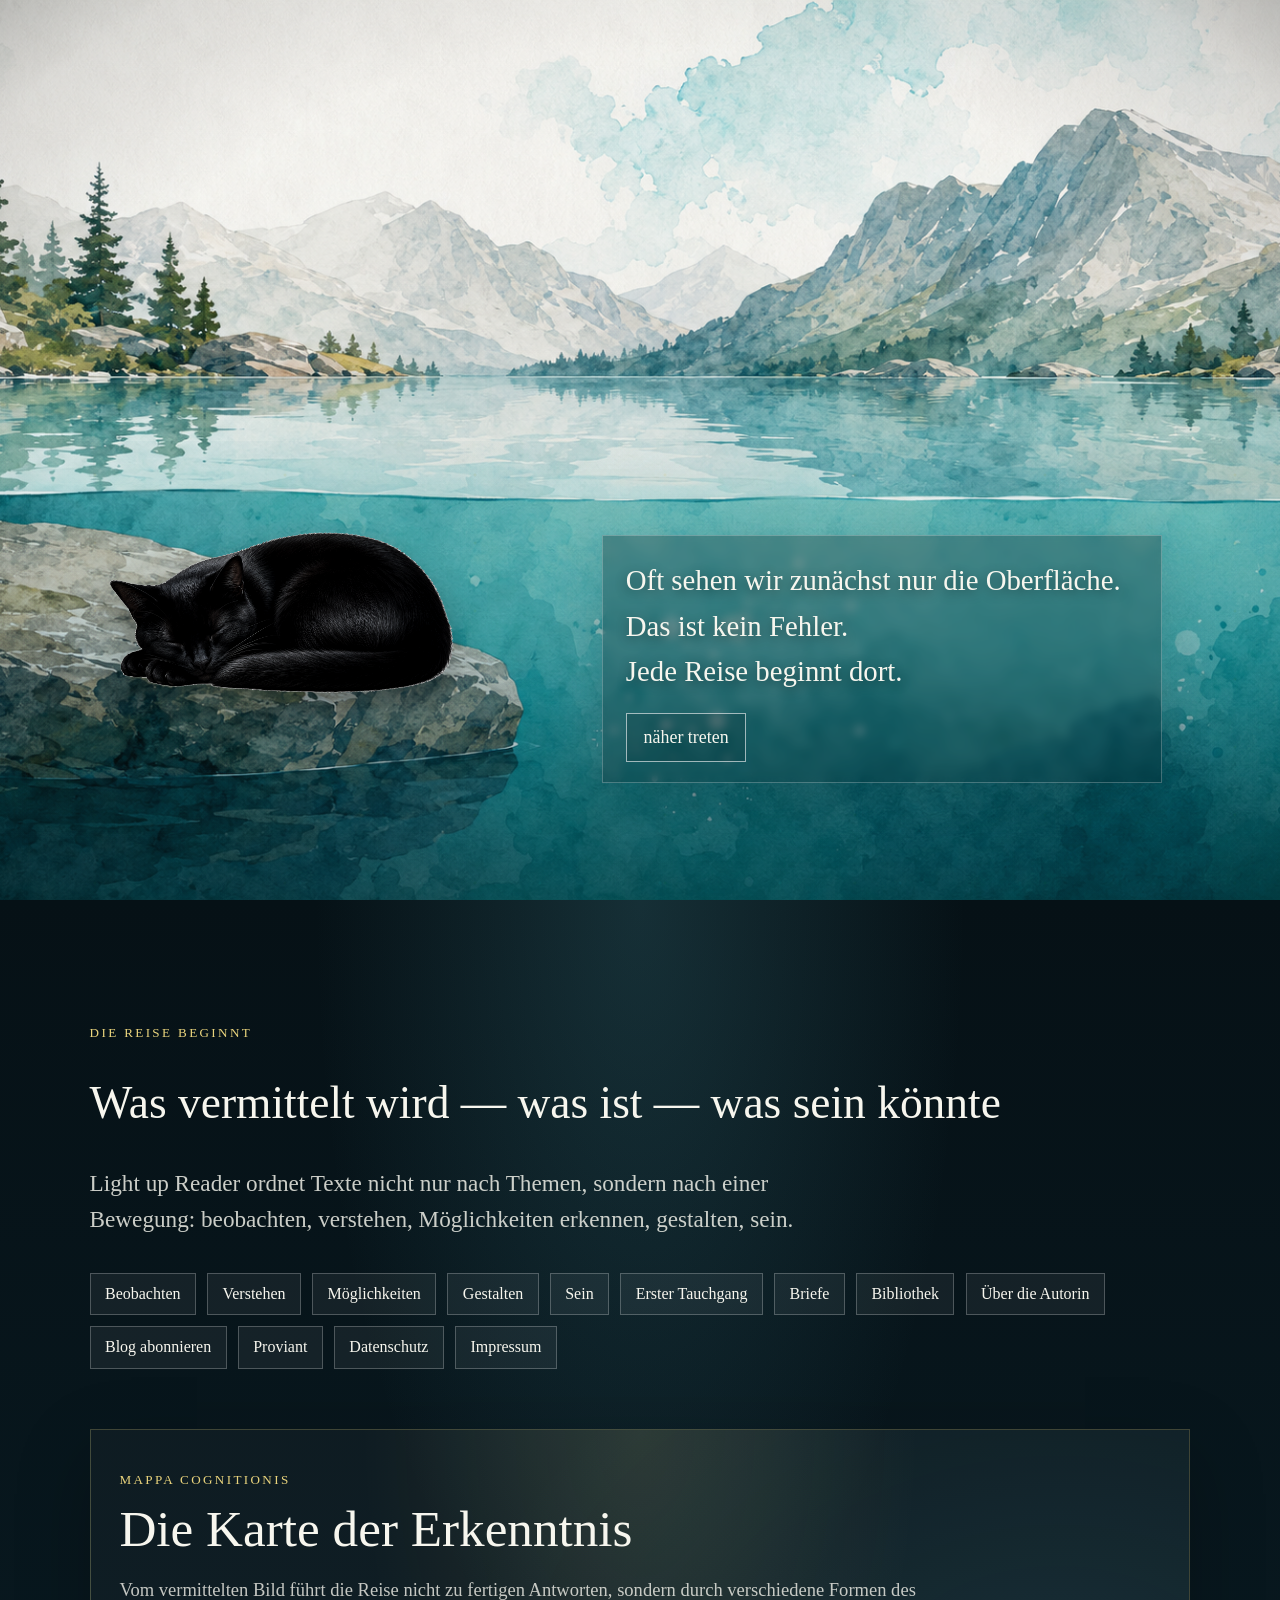
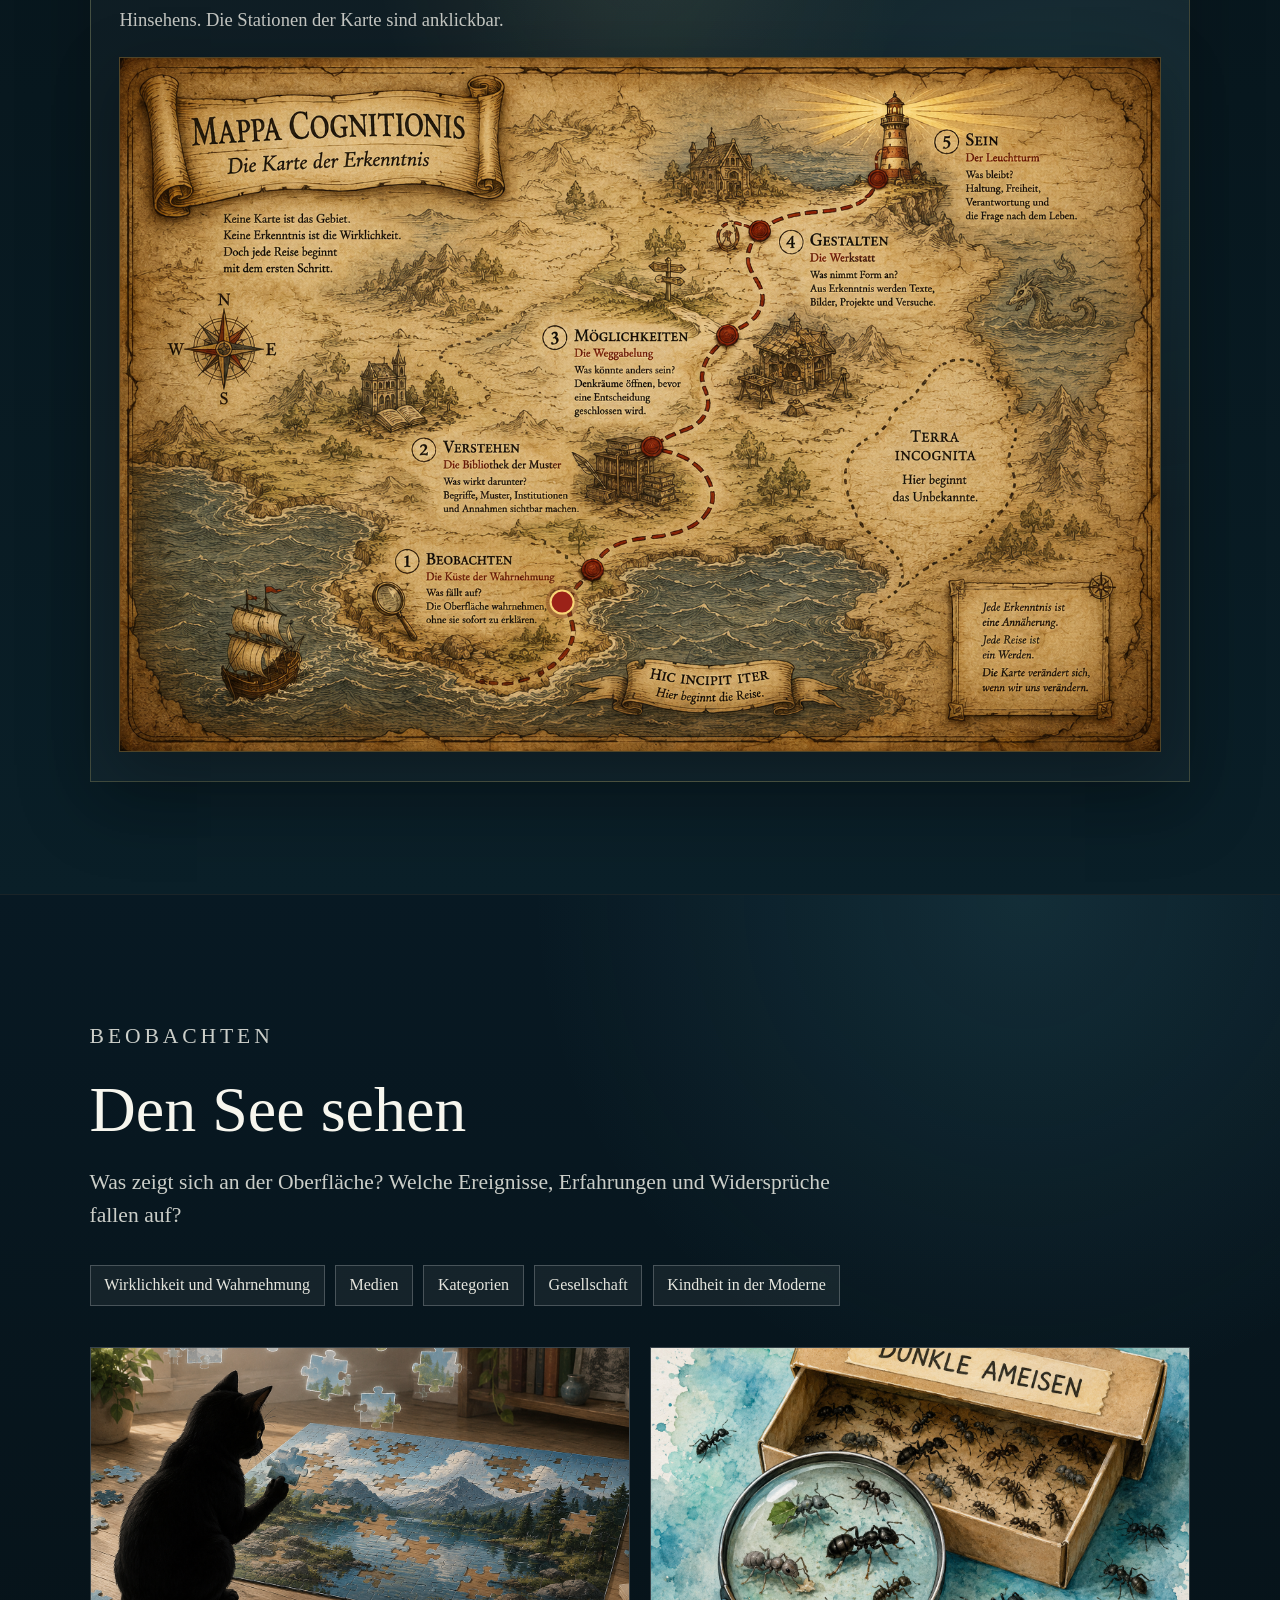
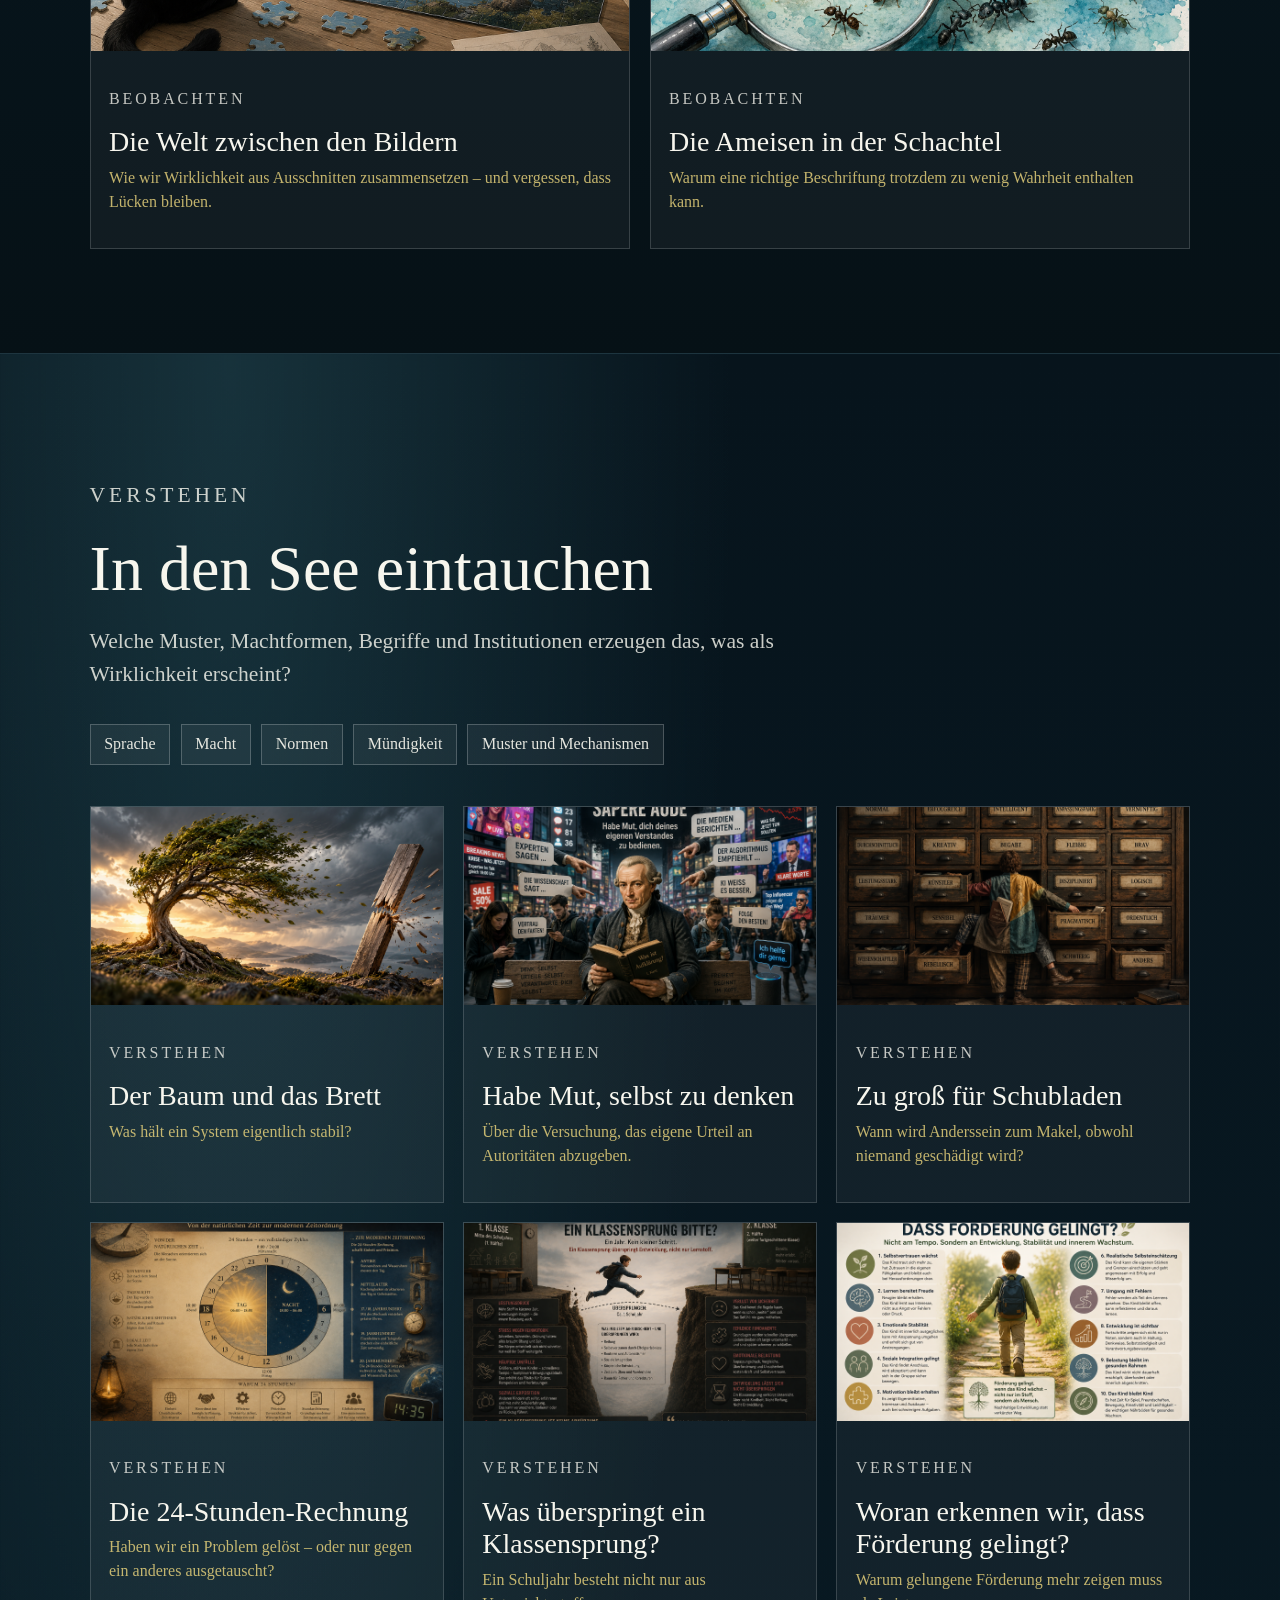
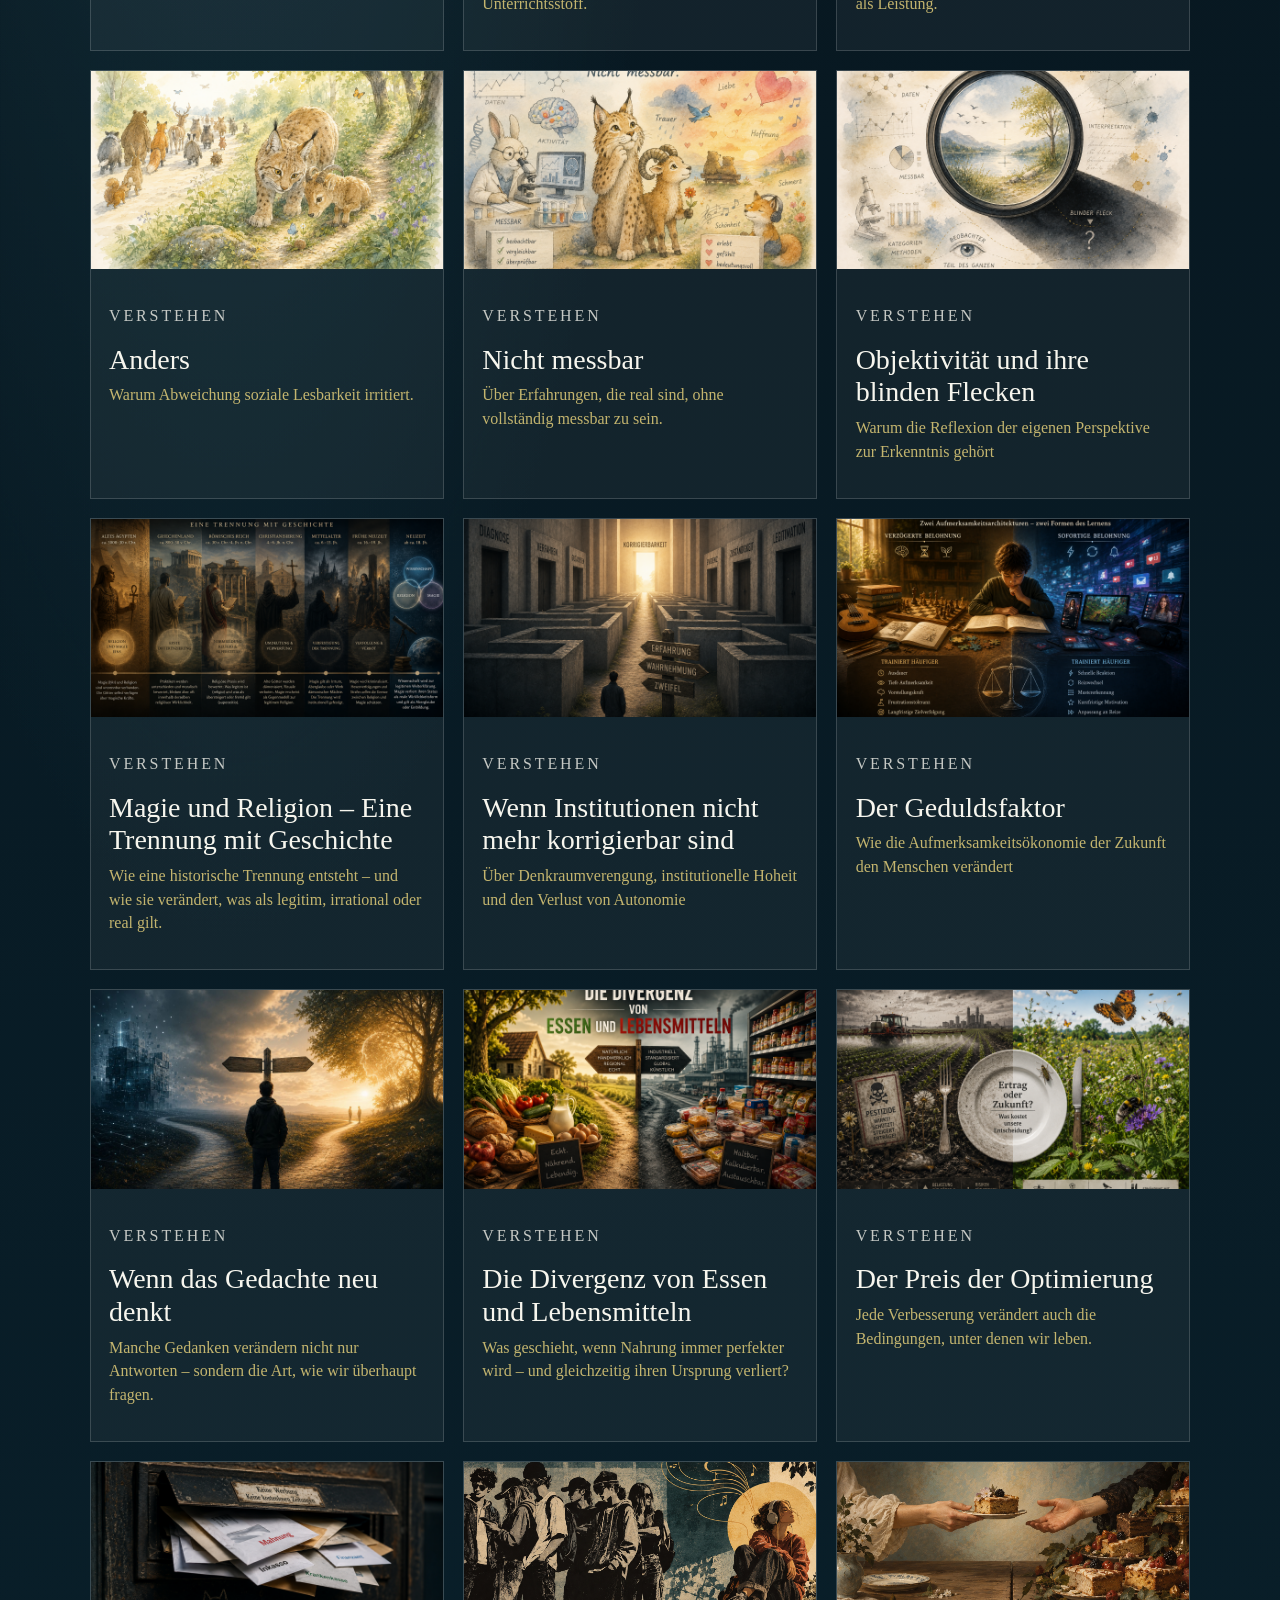
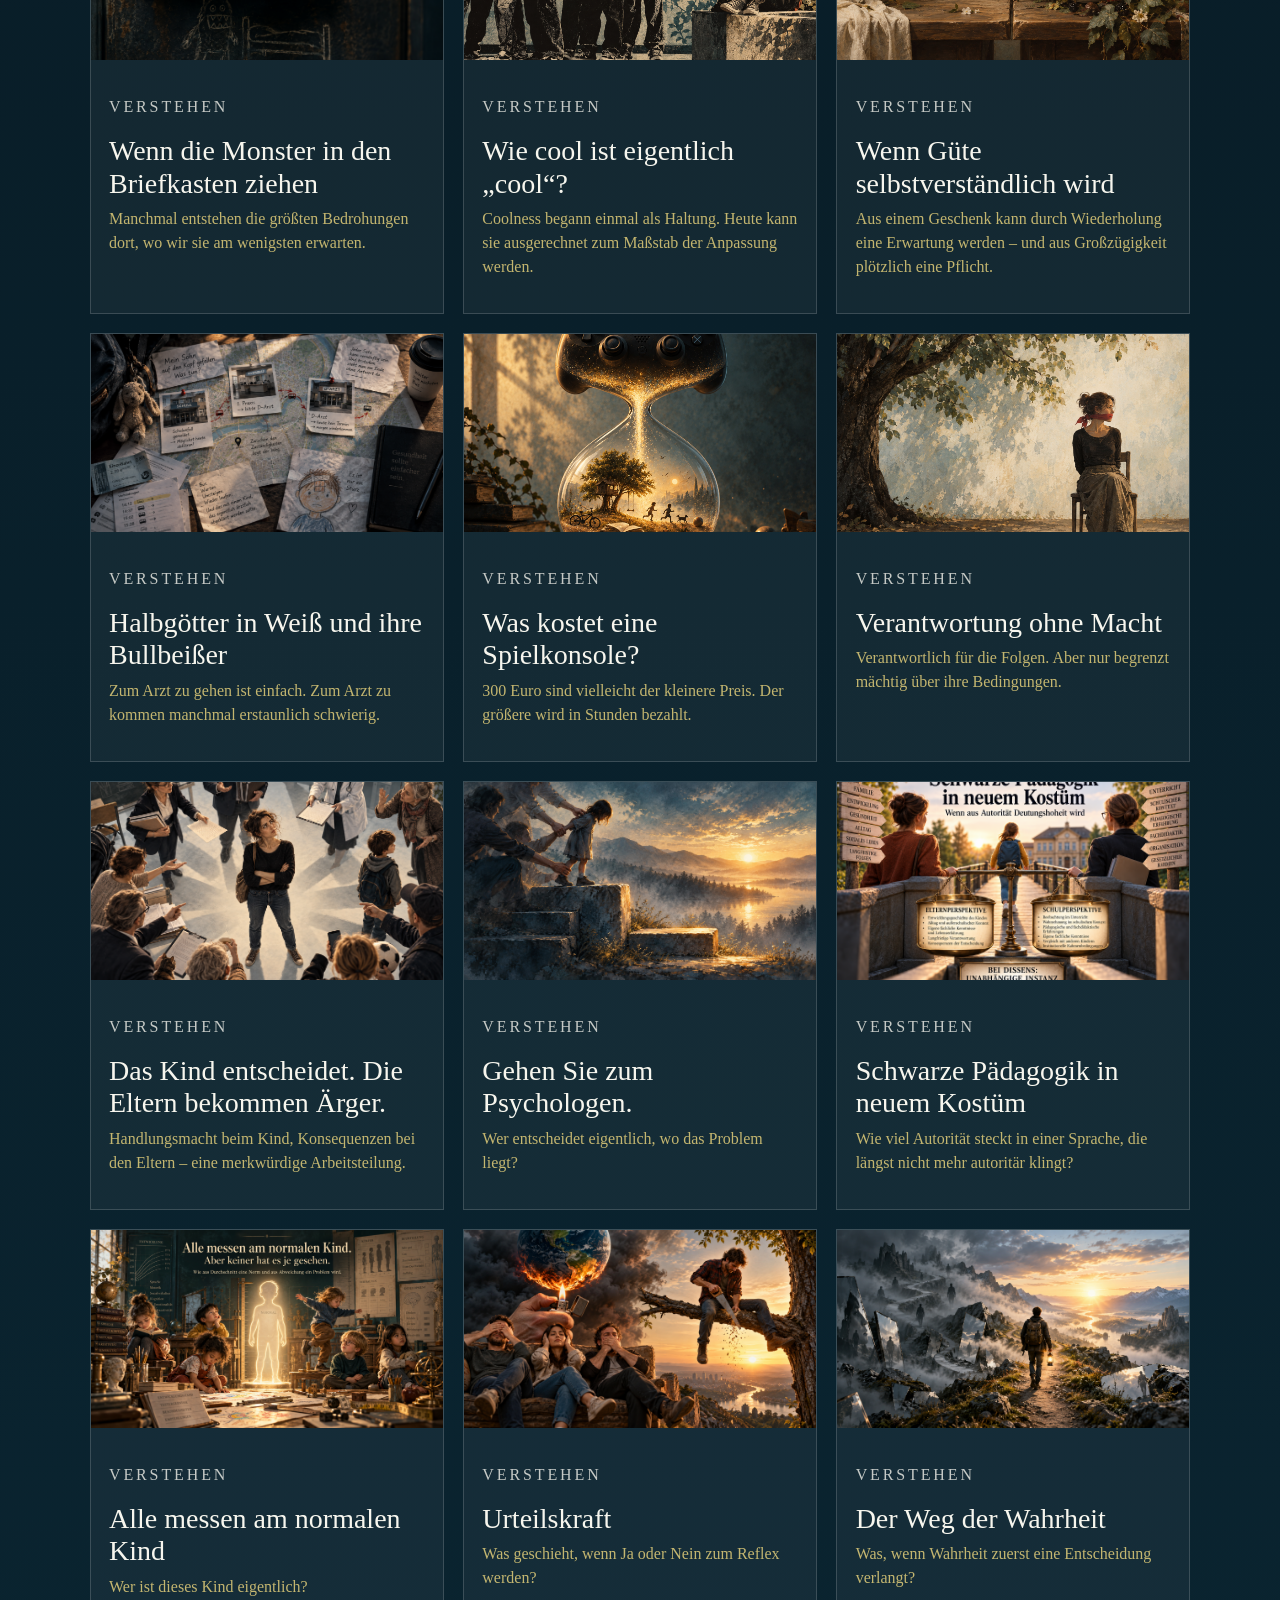
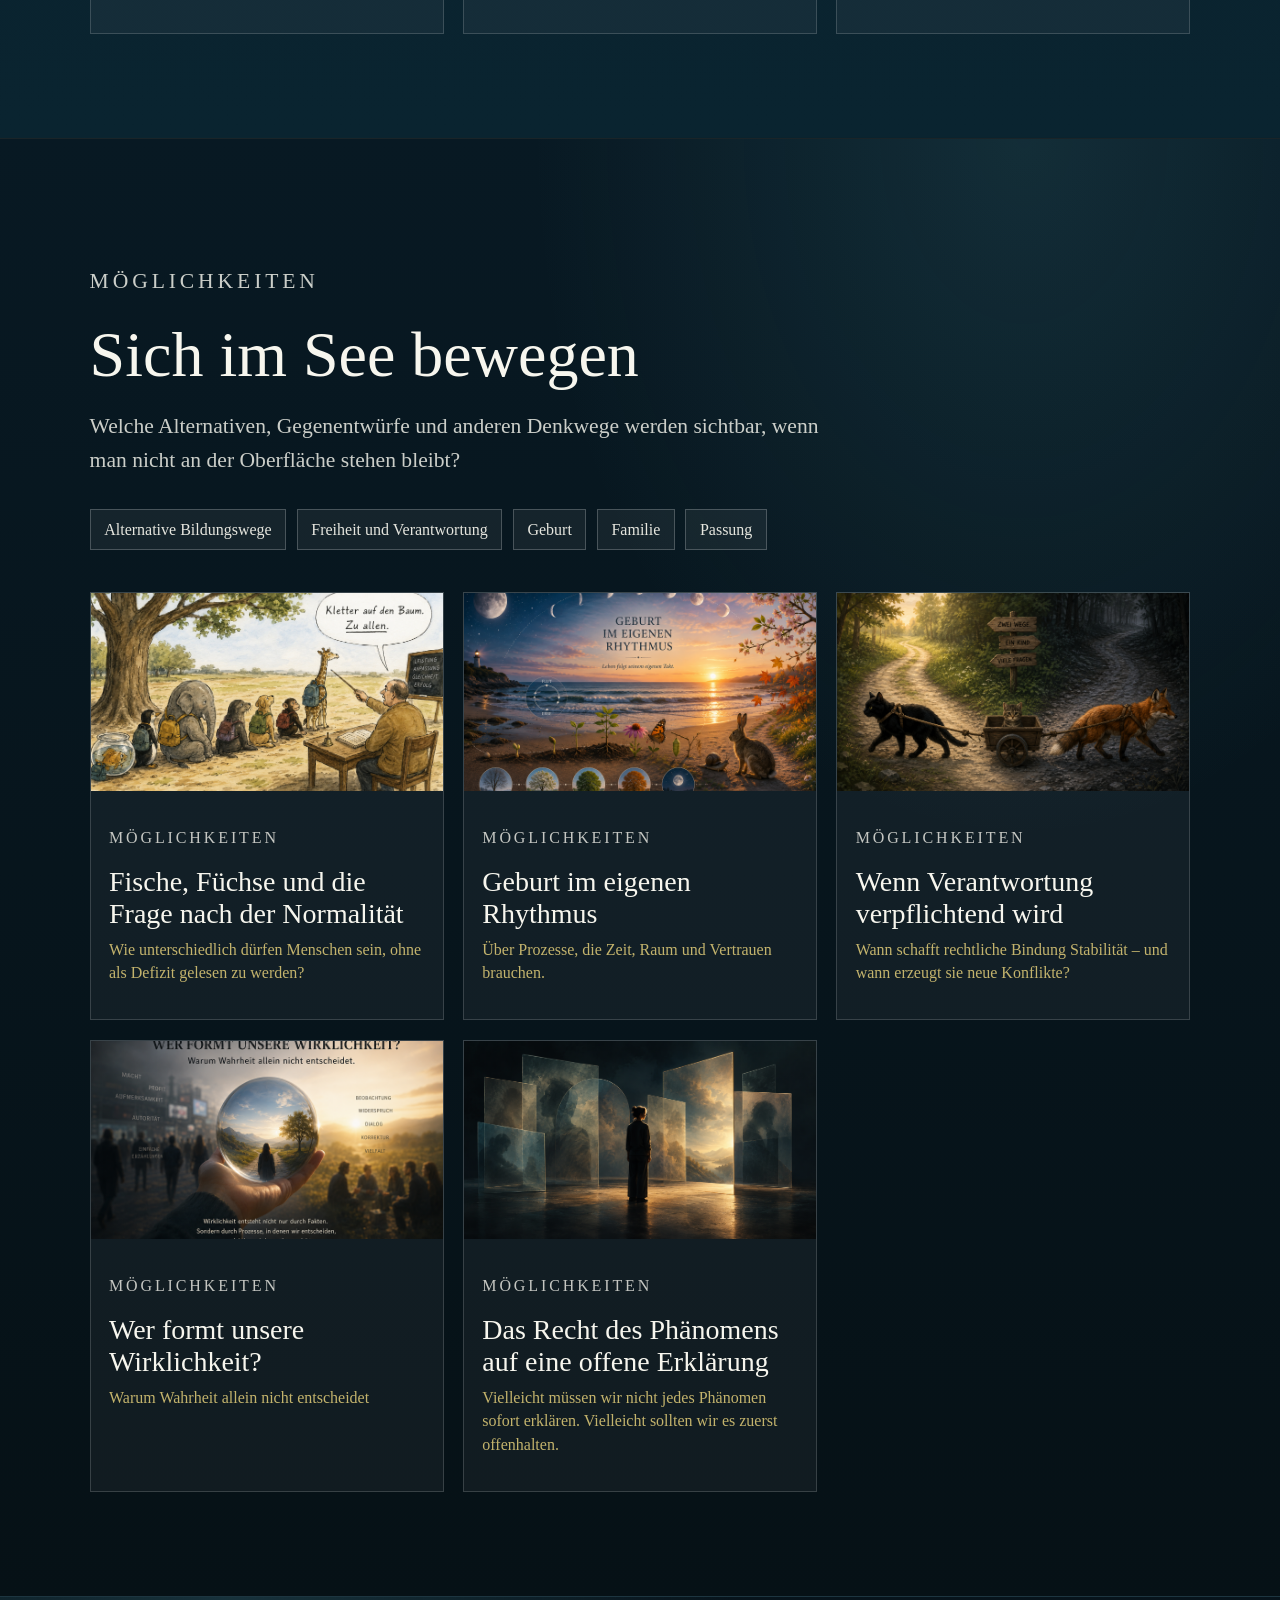
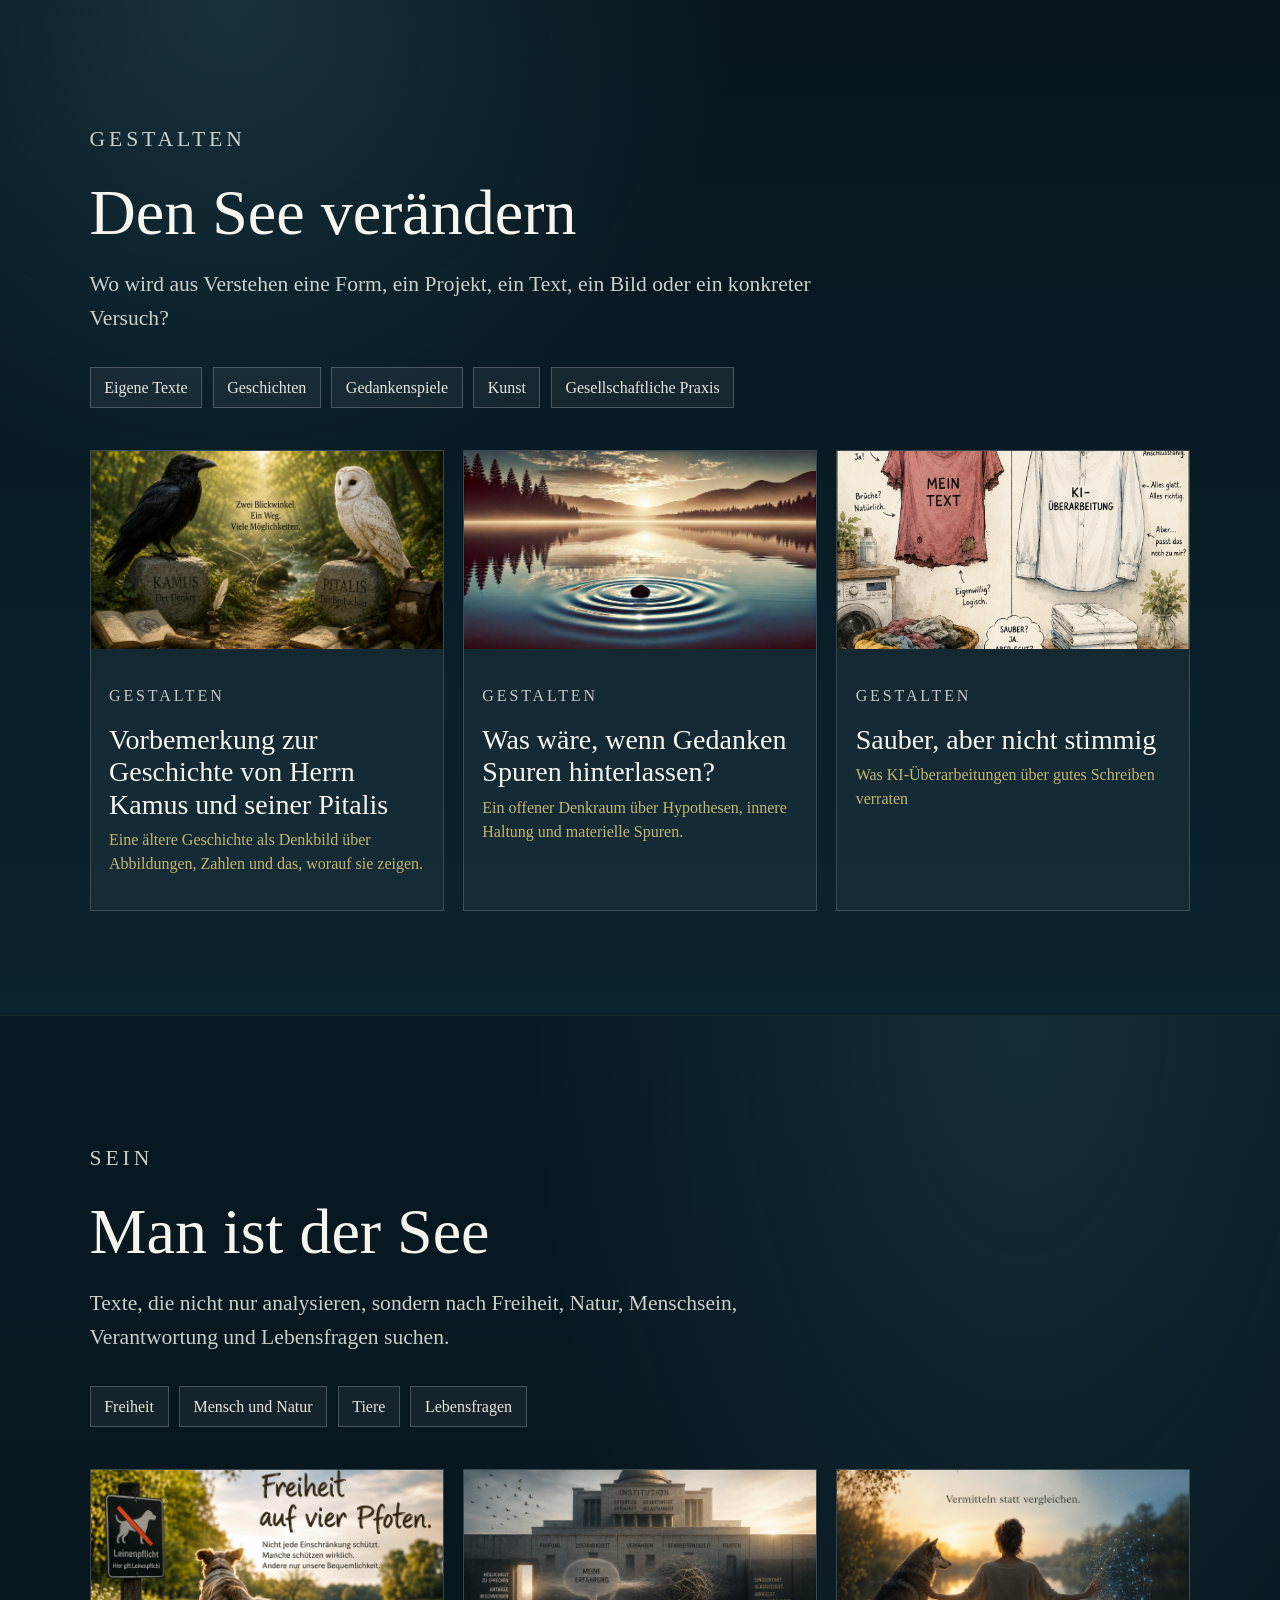
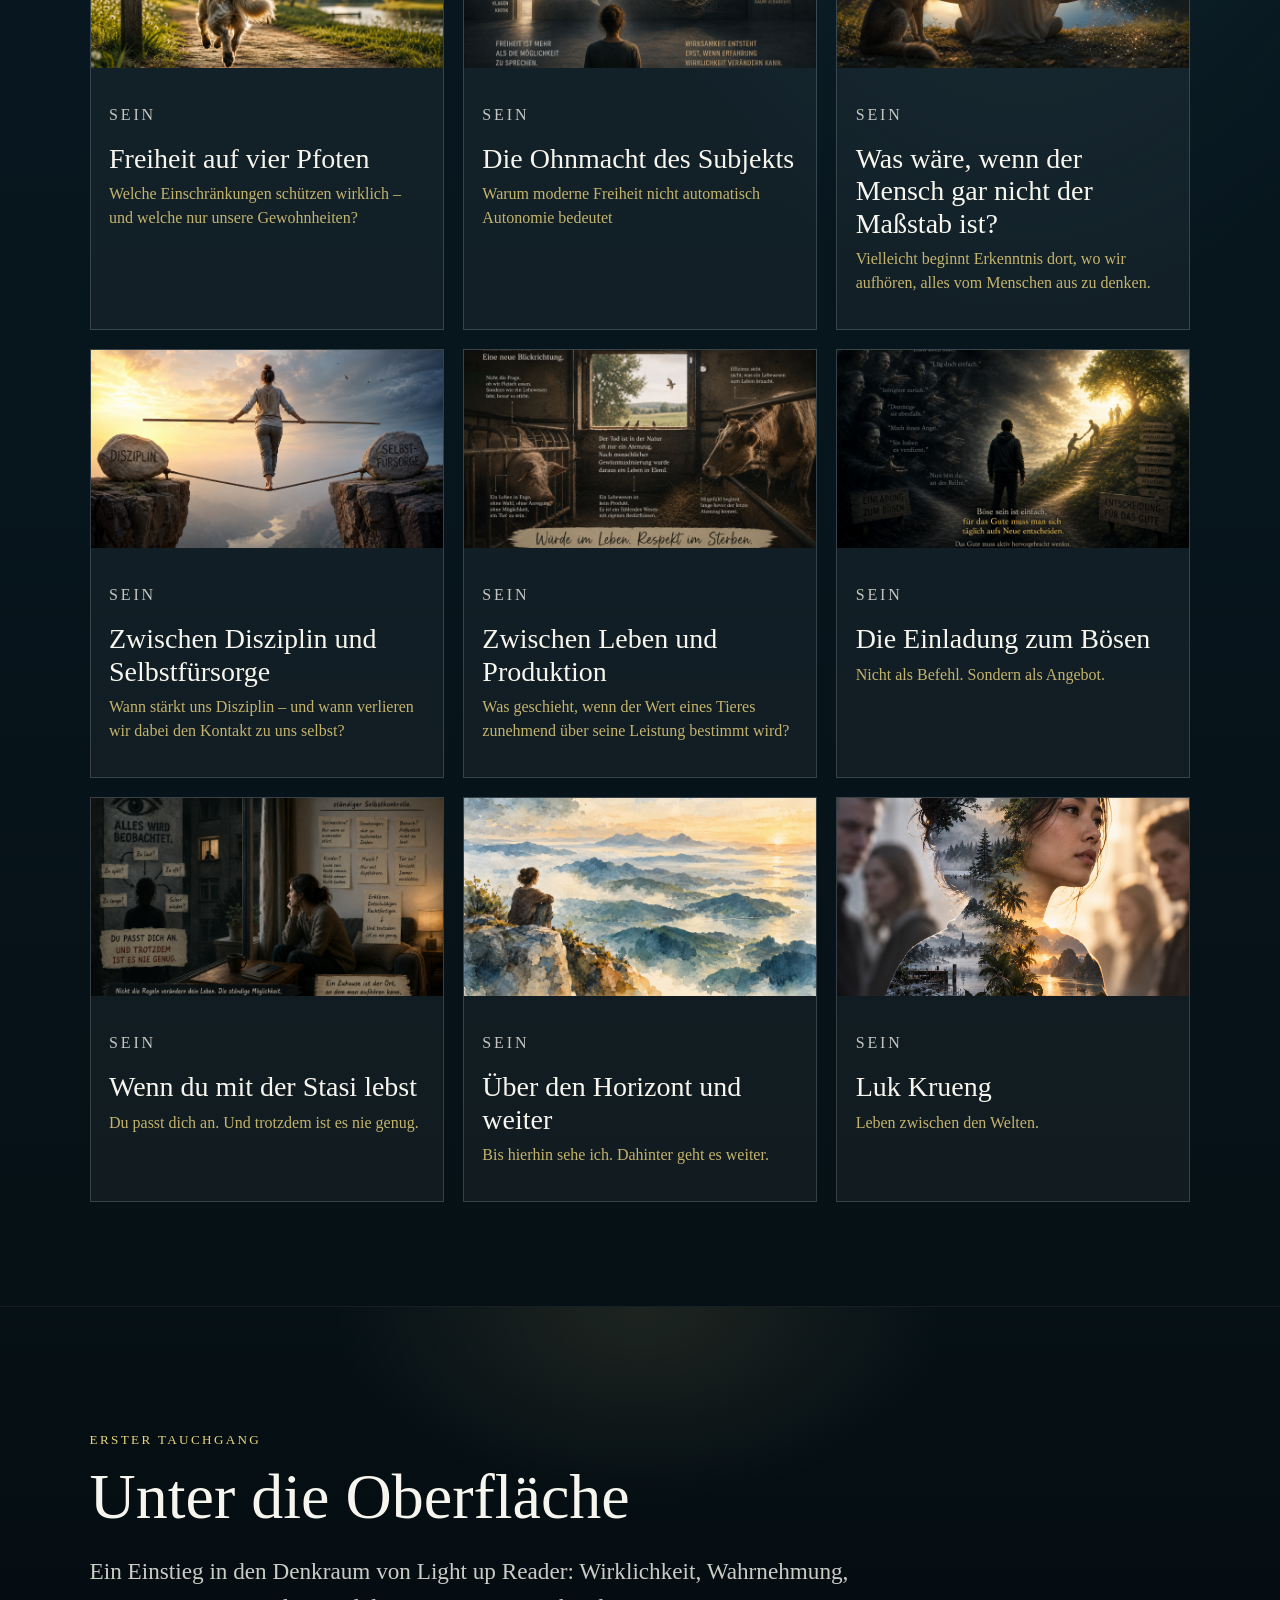
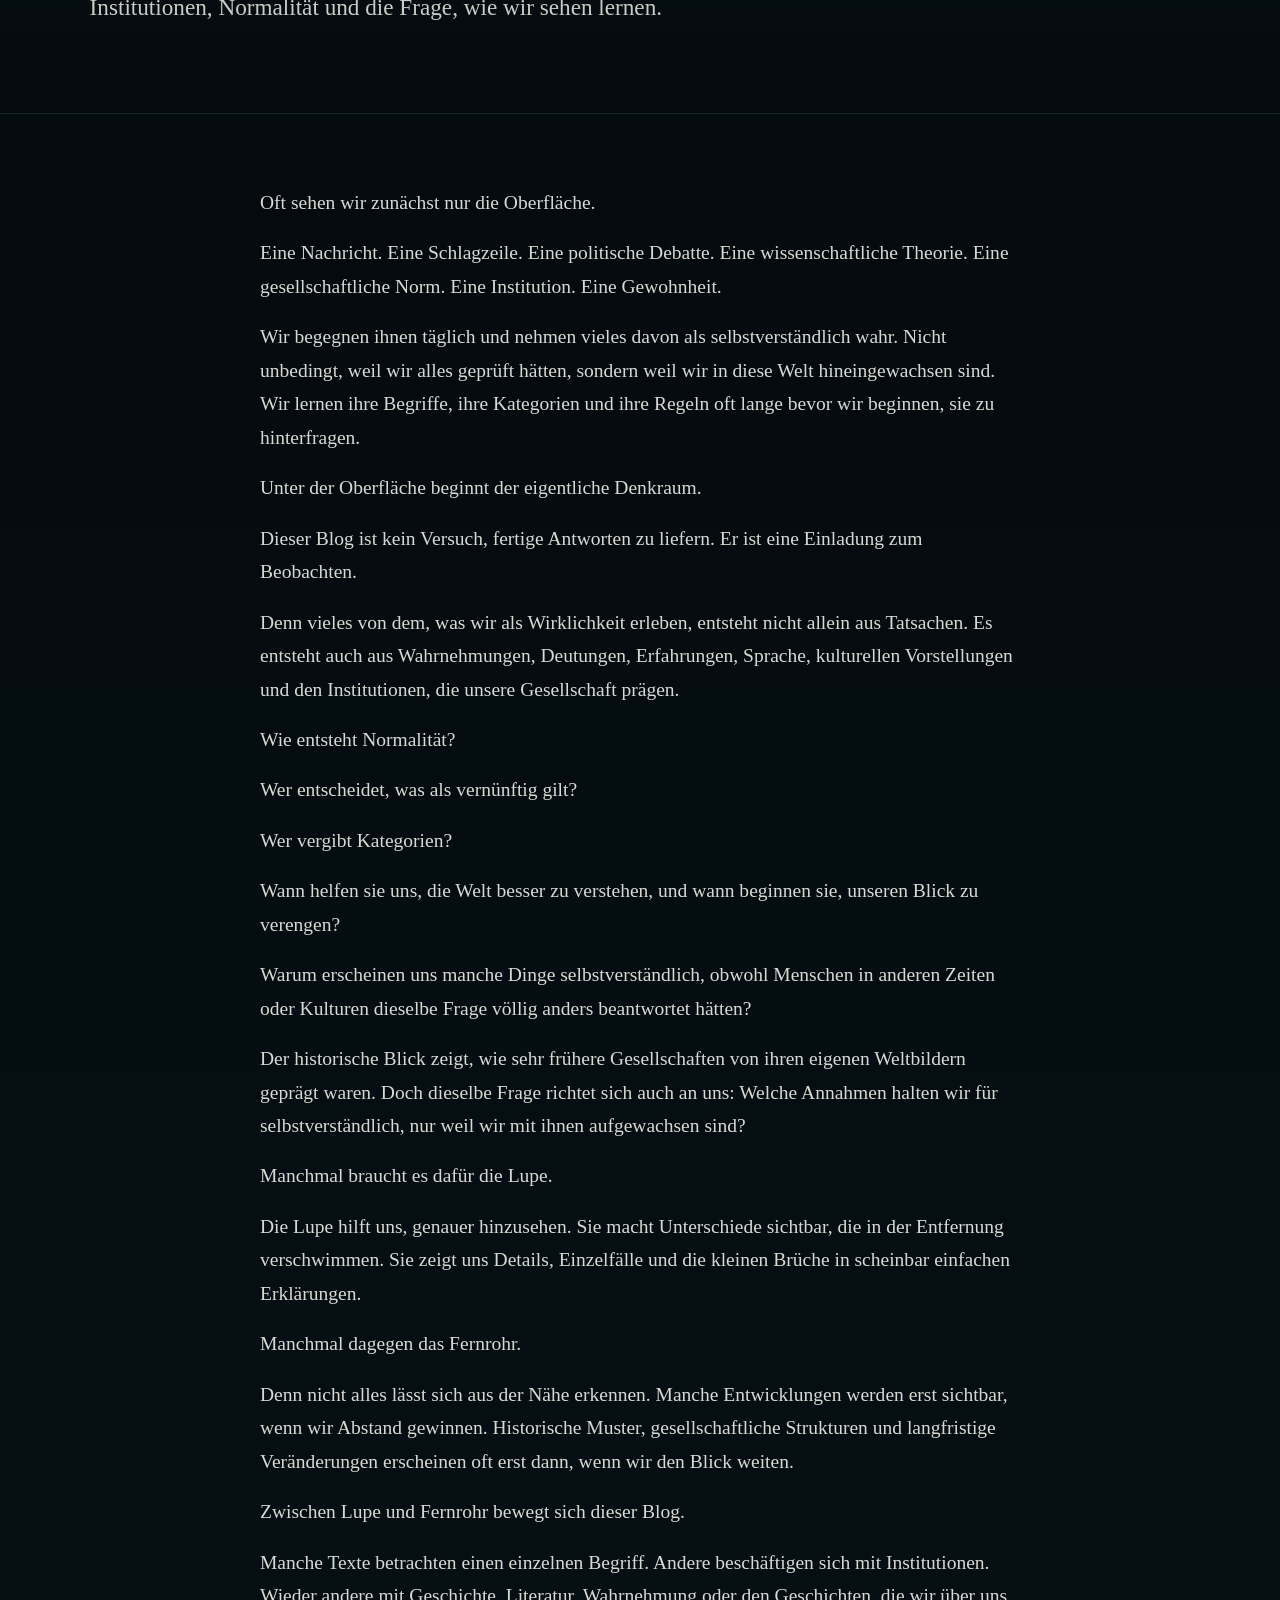
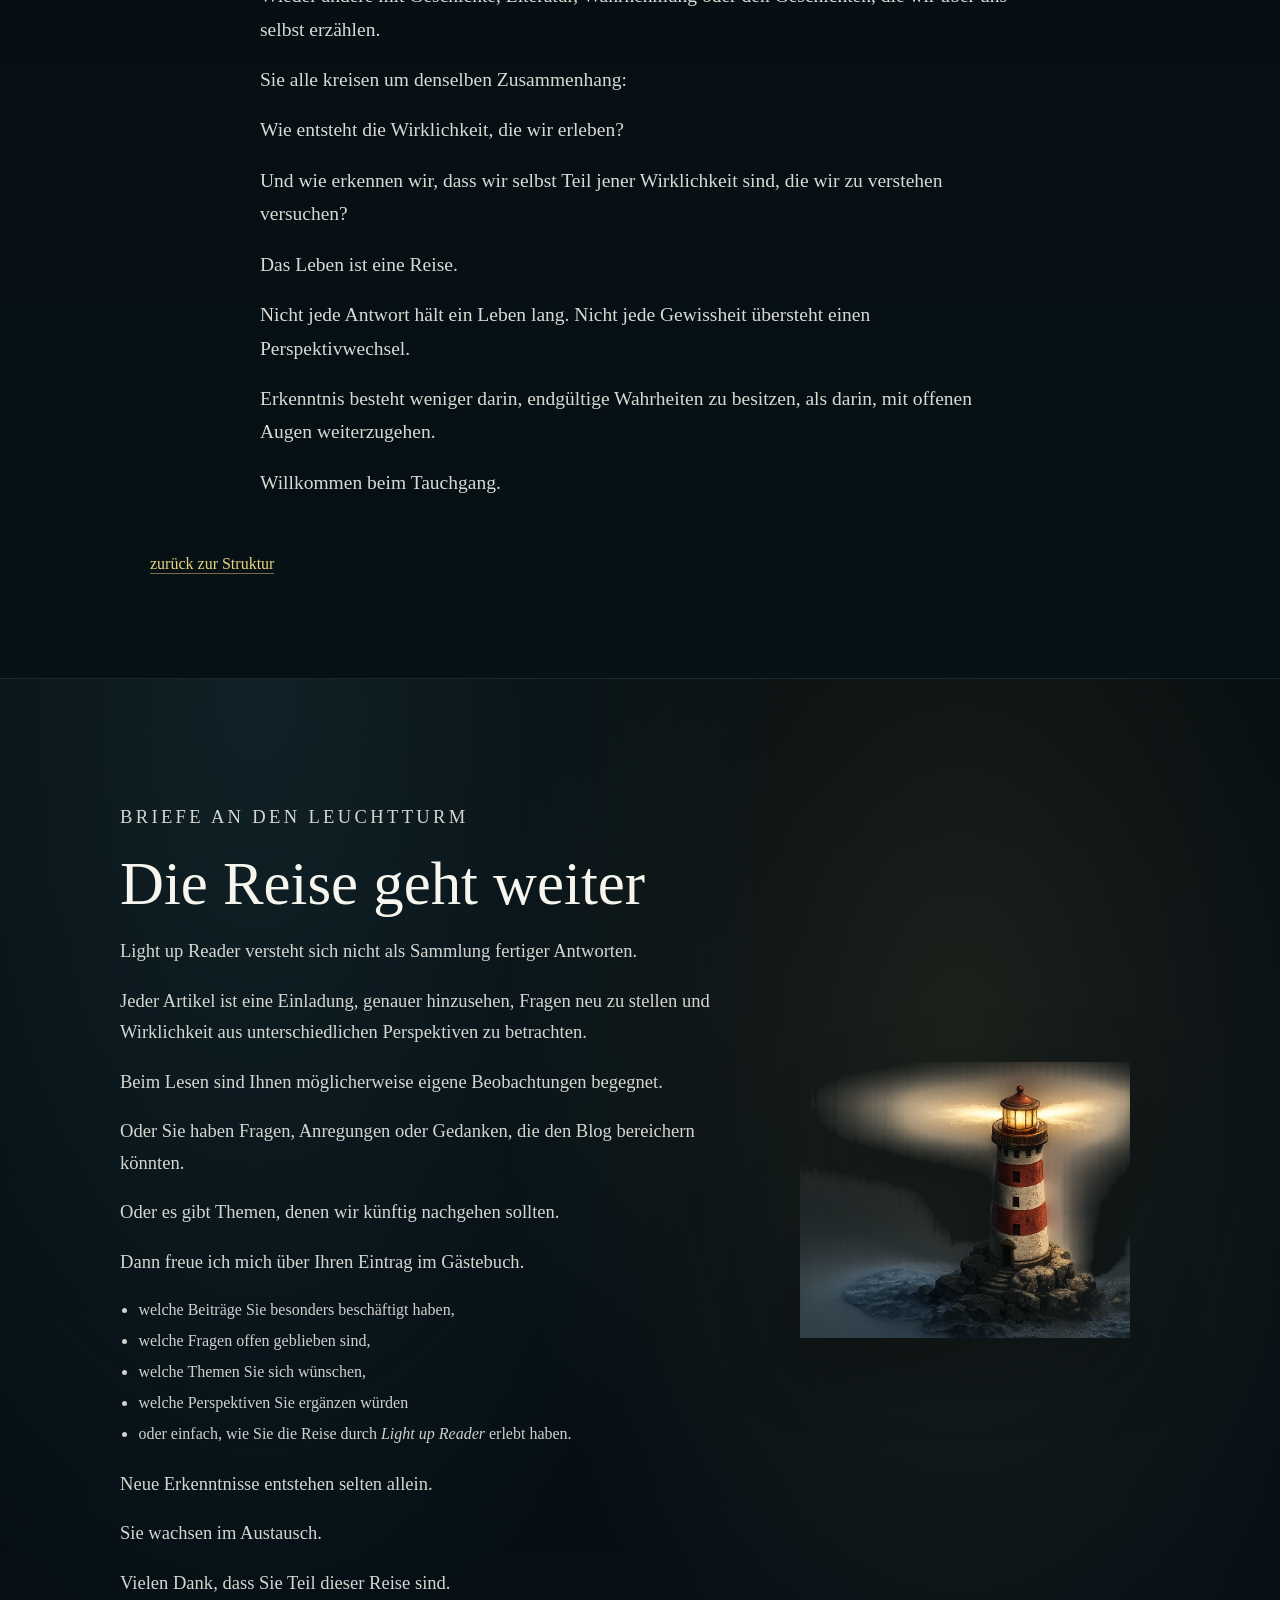
==== commit cbb4175d: "update all" ====
--- a/index.html
+++ b/index.html
@@ -203,6 +203,16 @@
 <p>Welche Muster, Machtformen, Begriffe und Institutionen erzeugen das, was als Wirklichkeit erscheint?</p>
 <div class="tag-grid"><span>Sprache</span><span>Macht</span><span>Normen</span><span>Mündigkeit</span><span>Muster und Mechanismen</span></div>
 <div class="article-grid"><article class="article-card">
+<a class="article-card-link" href="der-baum-und-das-brett.html">
+<div class="article-card-image"><img alt="Ein lebender Baum biegt sich im Sturm, während daneben ein starres Holzbrett unter der Belastung zerbricht – als Bild für Anpassungsfähigkeit, Starrheit und Resilienz." src="assets/baum-brett.png"/></div>
+<div class="article-card-body">
+<p class="eyebrow">Verstehen</p>
+<h3>Der Baum und das Brett</h3>
+<p class="card-subtitle">Was hält ein System eigentlich stabil?</p>
+</div>
+</a>
+</article>
+<article class="article-card">
 <a class="article-card-link" href="verstehen.html#habe-mut-selbst-zu-denken">
 <div class="article-card-image"><img alt="Kant in einer modernen Stadt voller Medienbotschaften" src="assets/kant-moderner-kontext.png"/></div>
 <div class="article-card-body">
--- a/assets/style.css
+++ b/assets/style.css
@@ -1358,3 +1358,17 @@
 @media (prefers-reduced-motion: reduce) {
   html { scroll-behavior: auto; }
 }
+
+/* Standalone article details reuse the essay layout. */
+.article-detail .essay-header h1 {
+  margin: .2rem 0 .8rem;
+  font-weight: normal;
+  font-size: clamp(2rem, 5.5vw, 4.6rem);
+  line-height: 1.06;
+}
+
+.article-detail .article-hero-image img {
+  width: 100%;
+  height: auto;
+  object-fit: contain;
+}
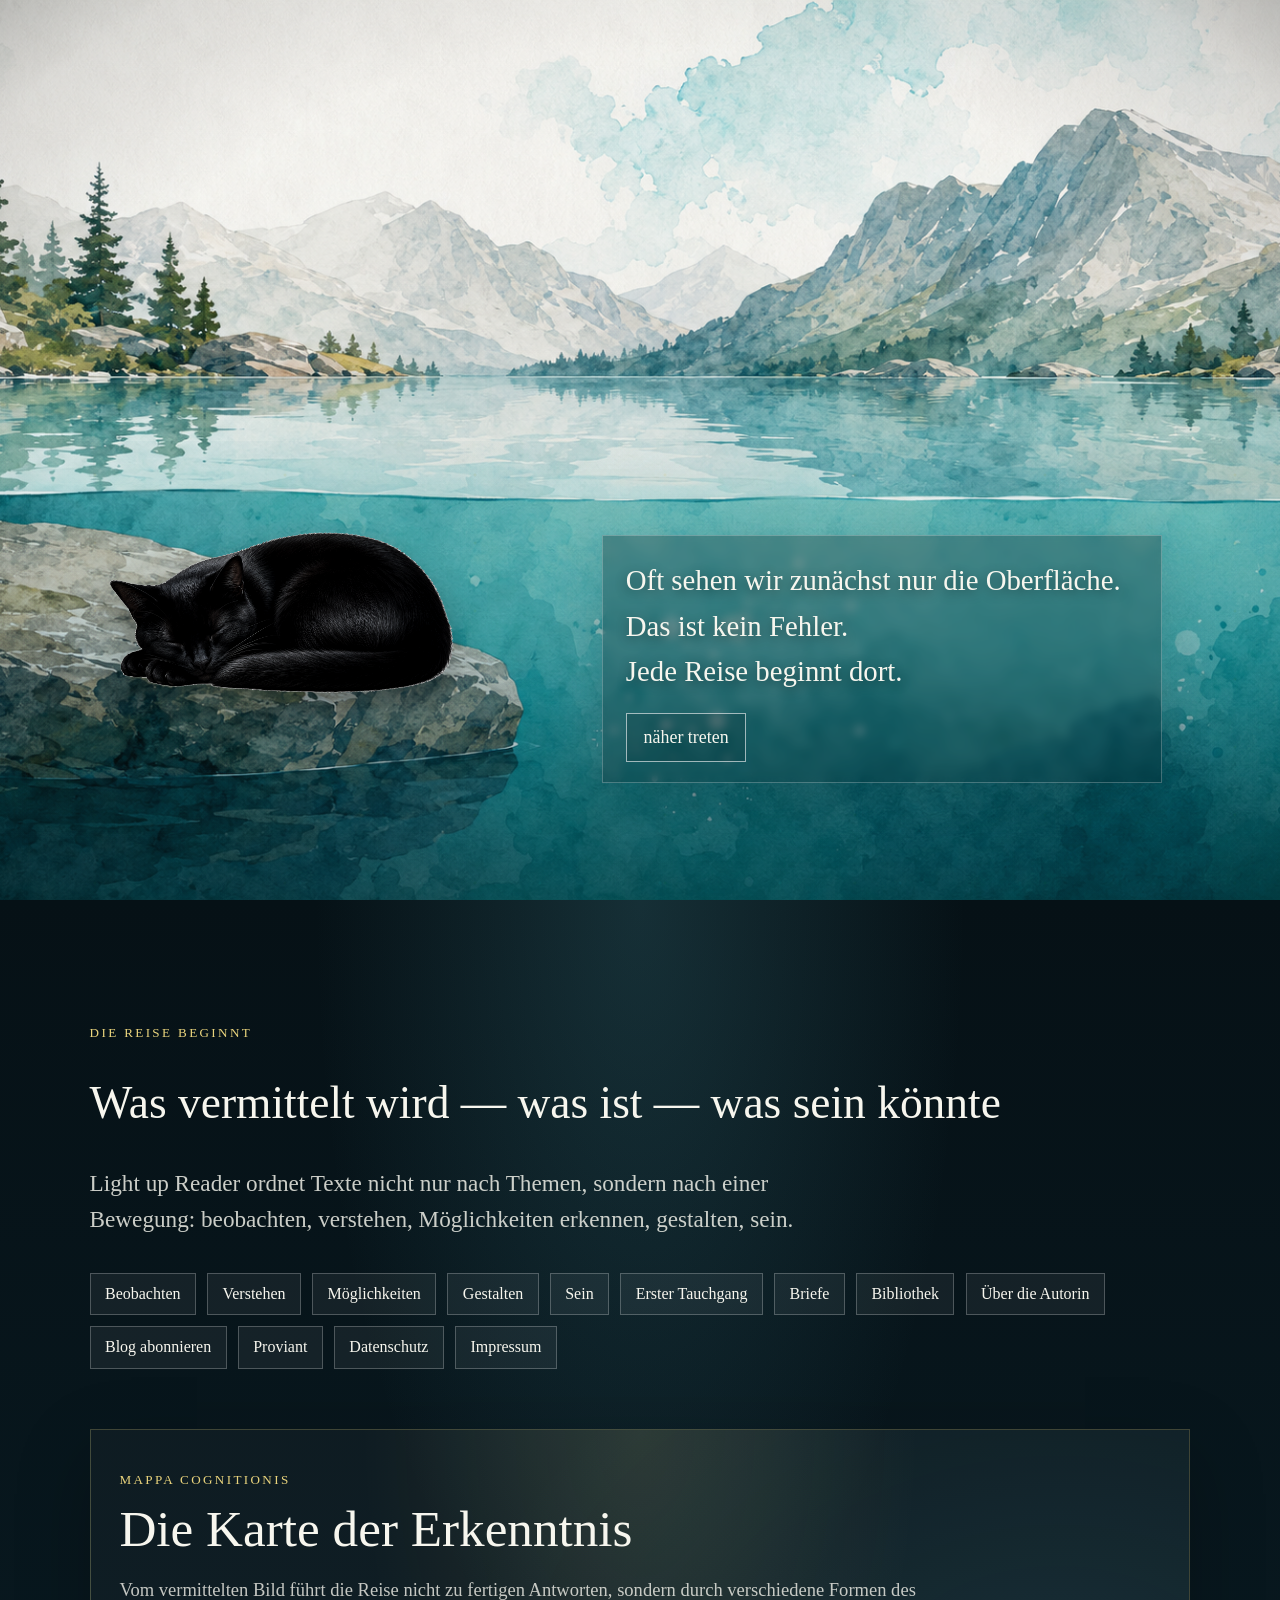
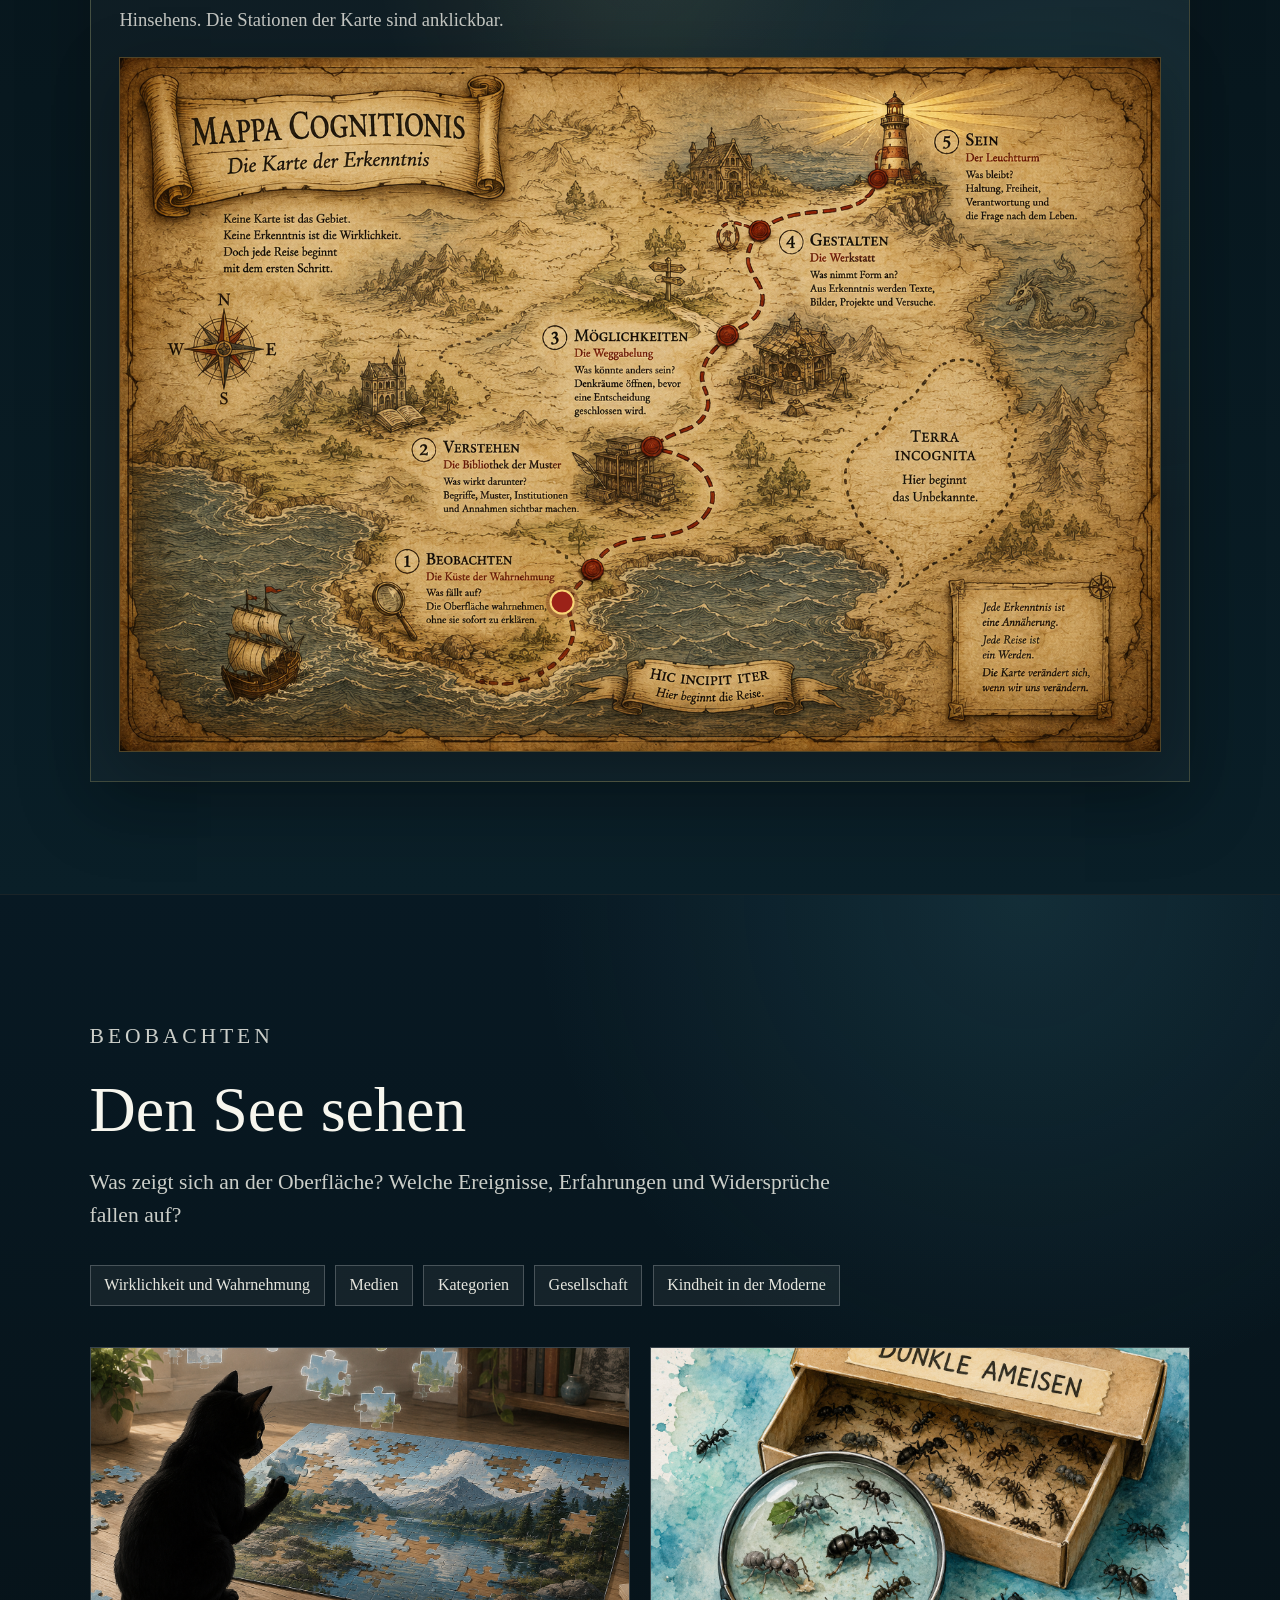
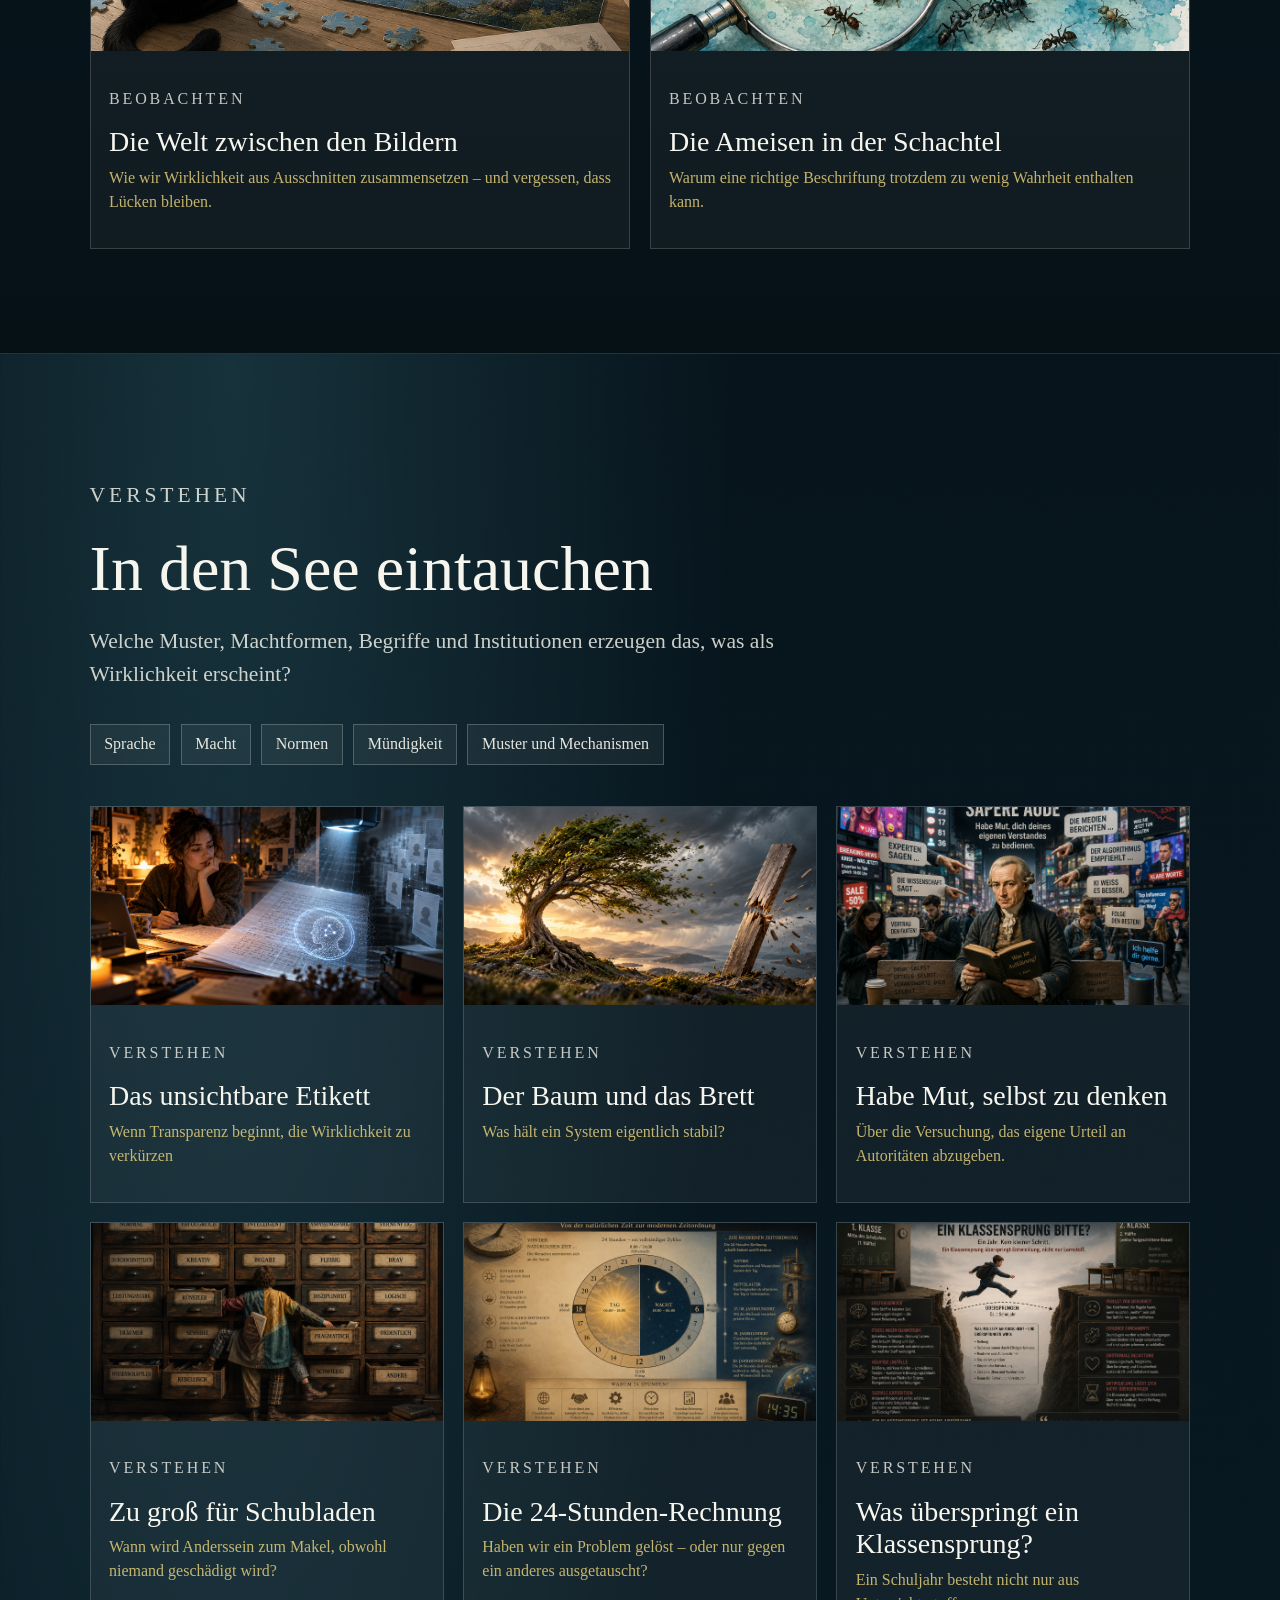
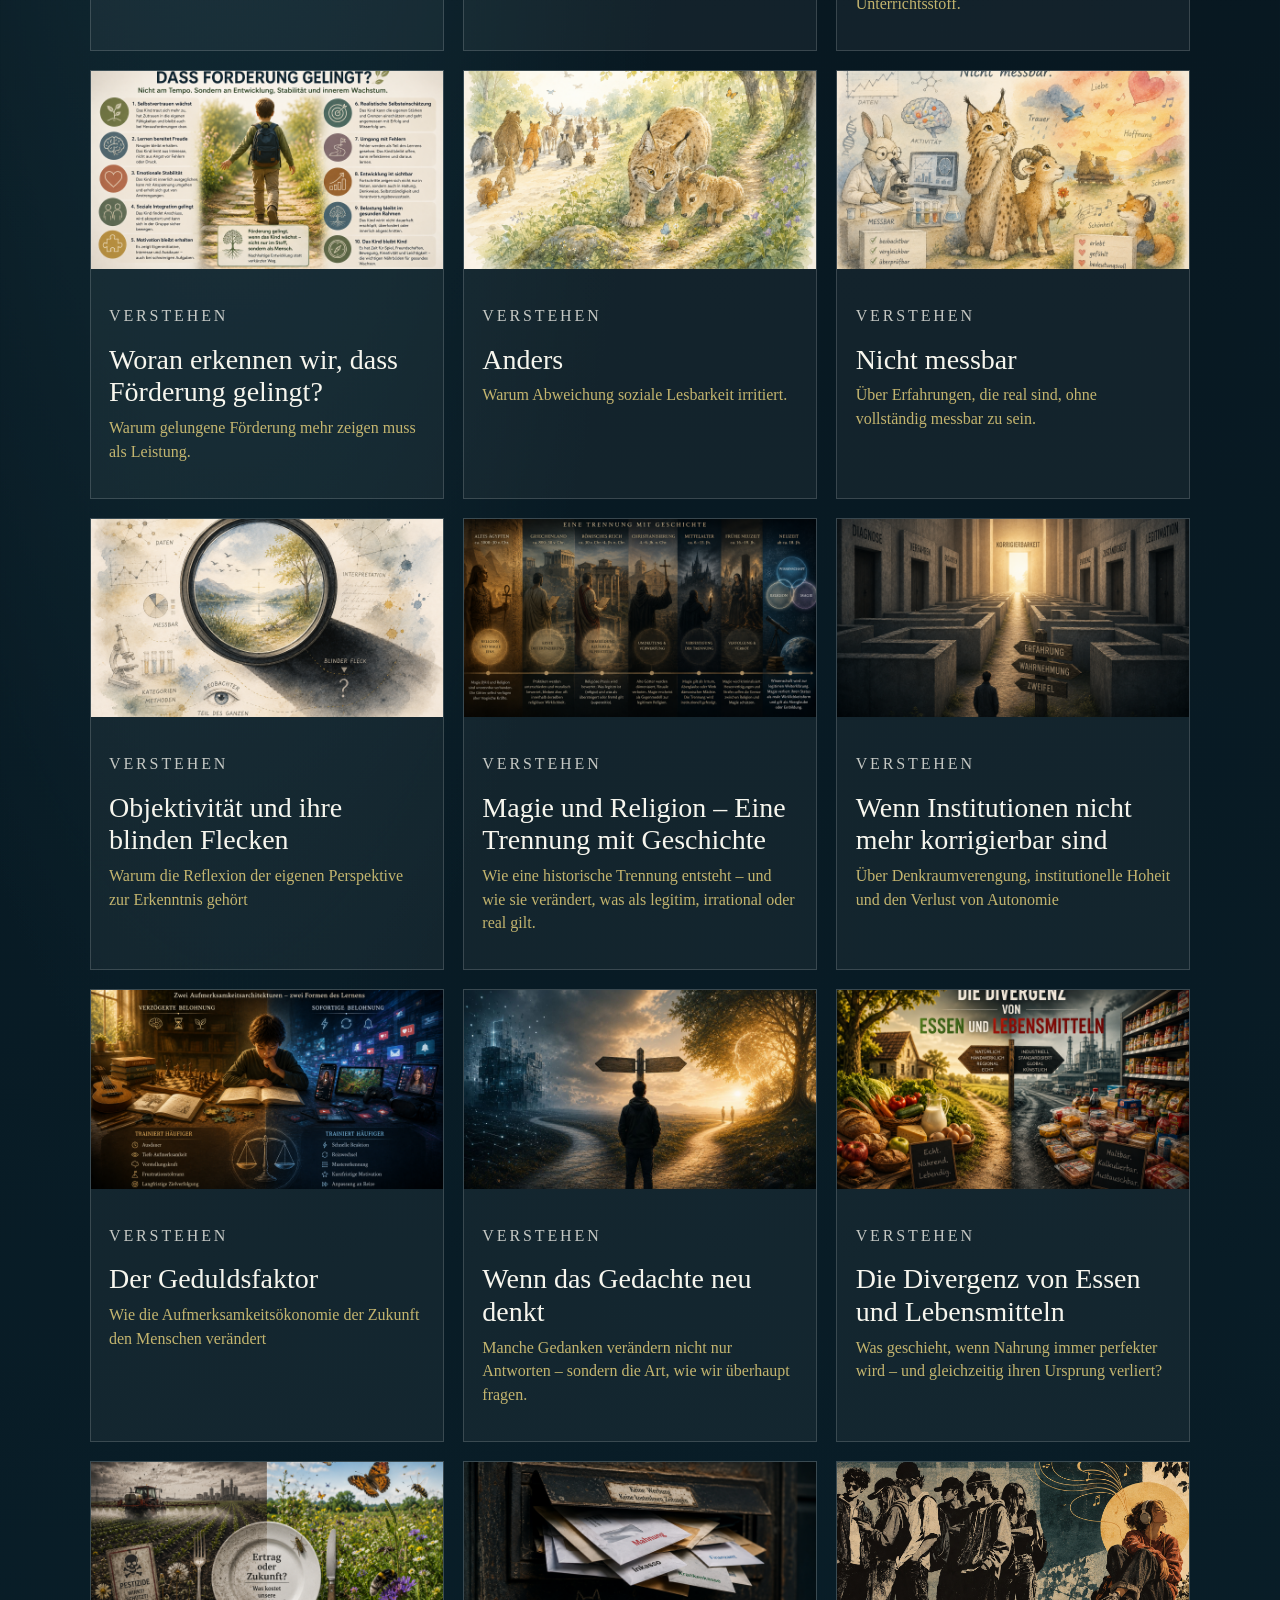
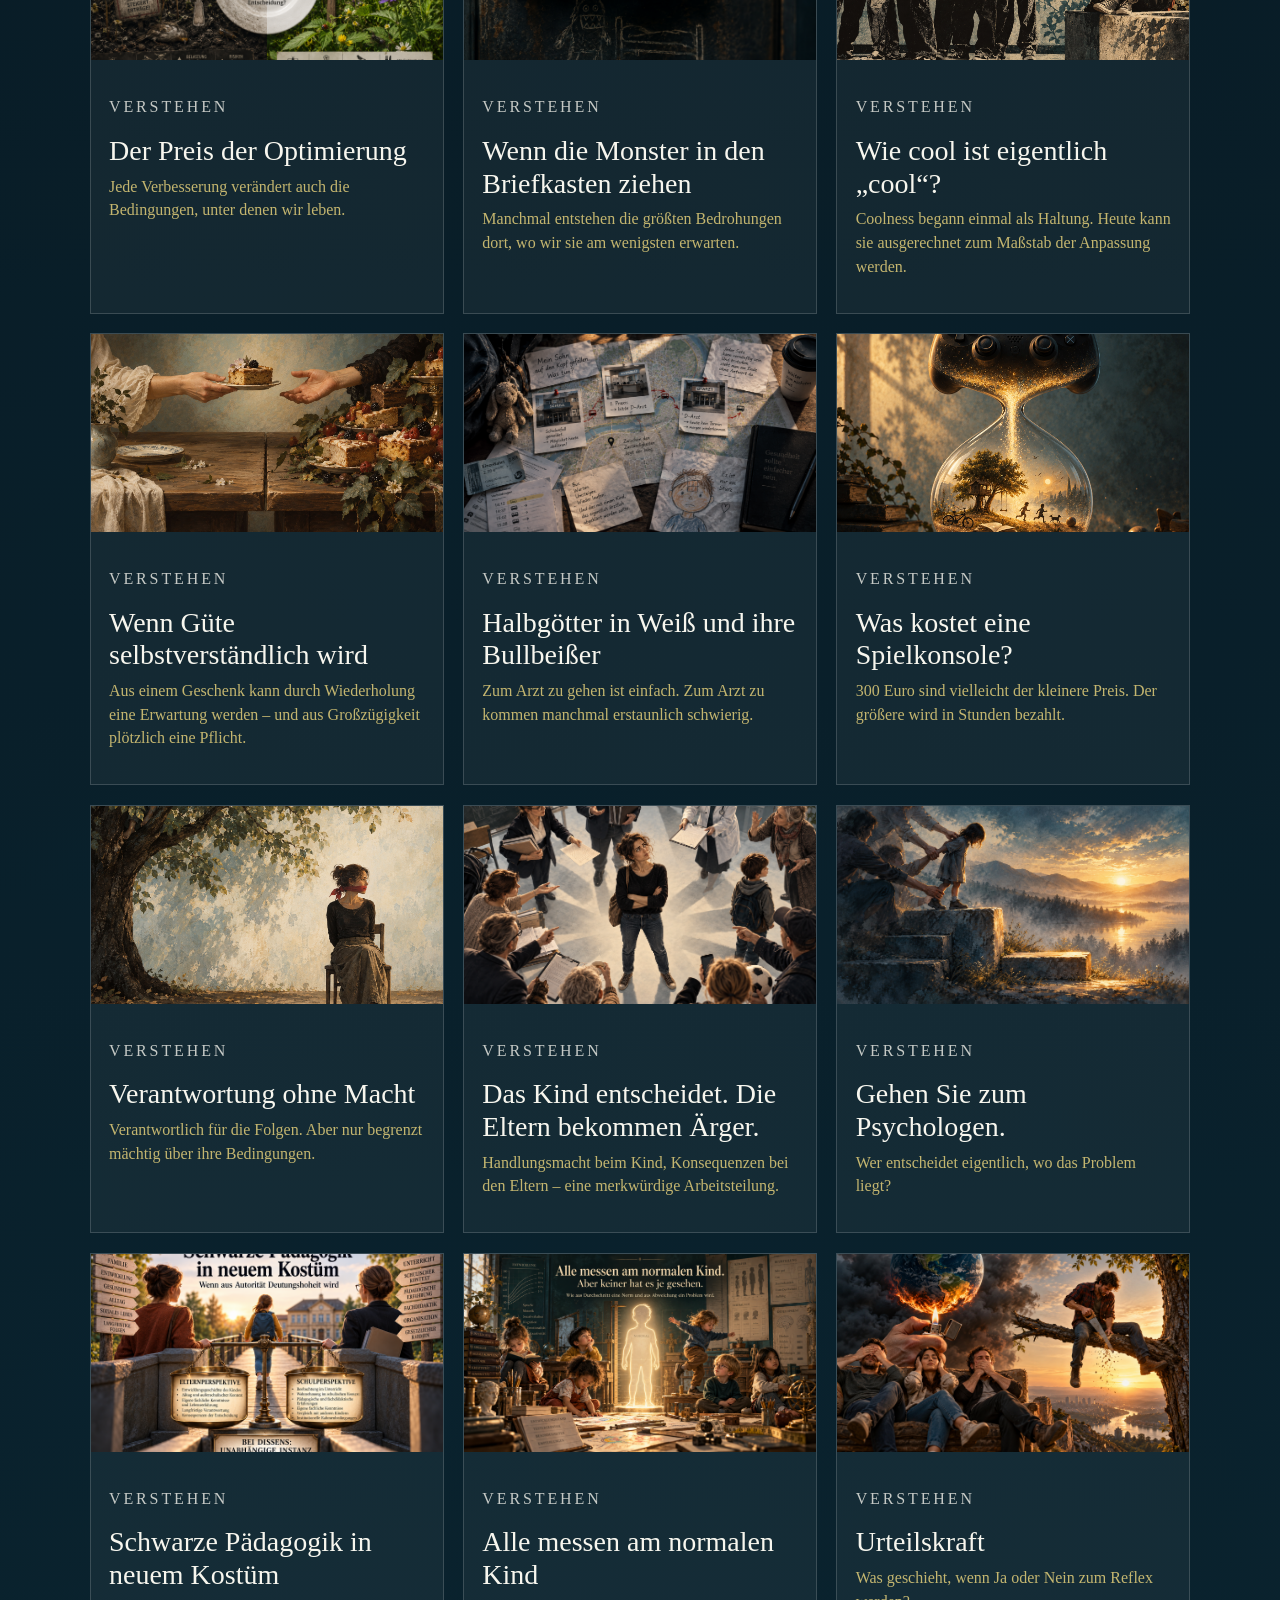
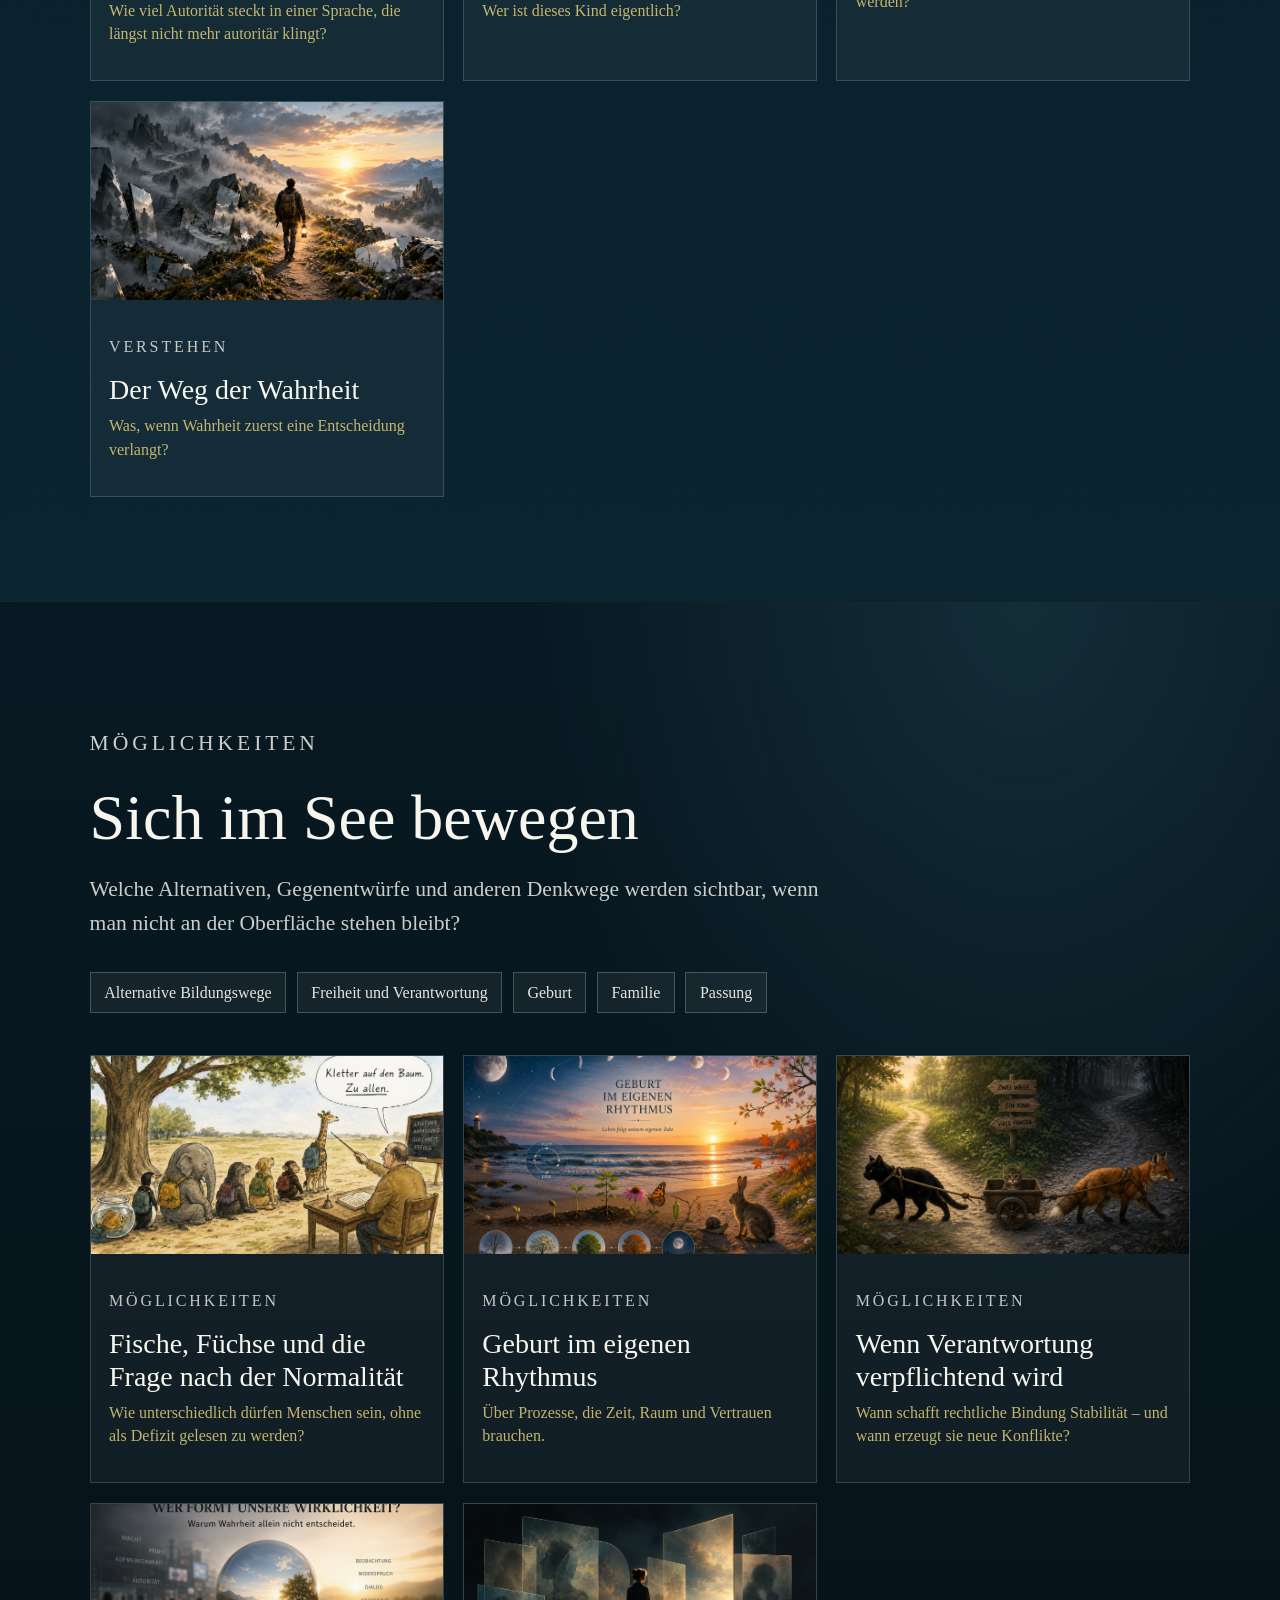
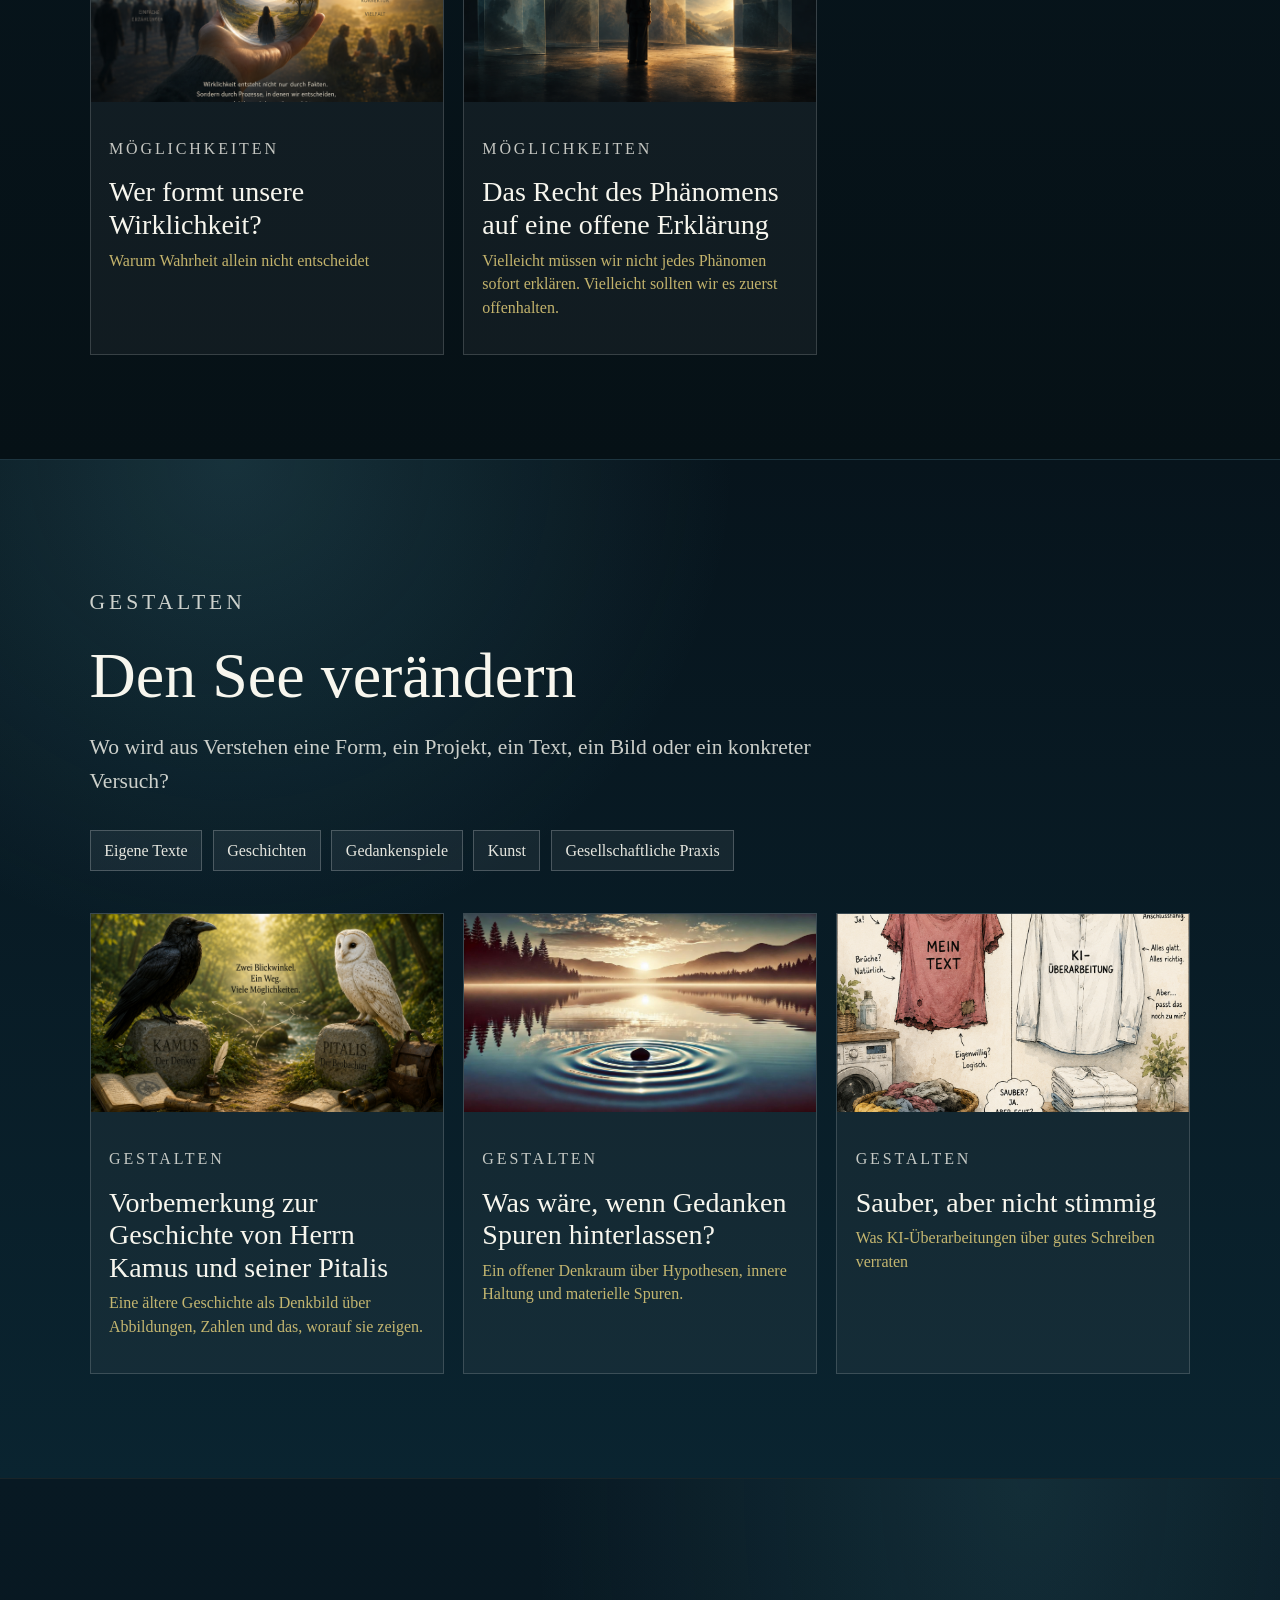
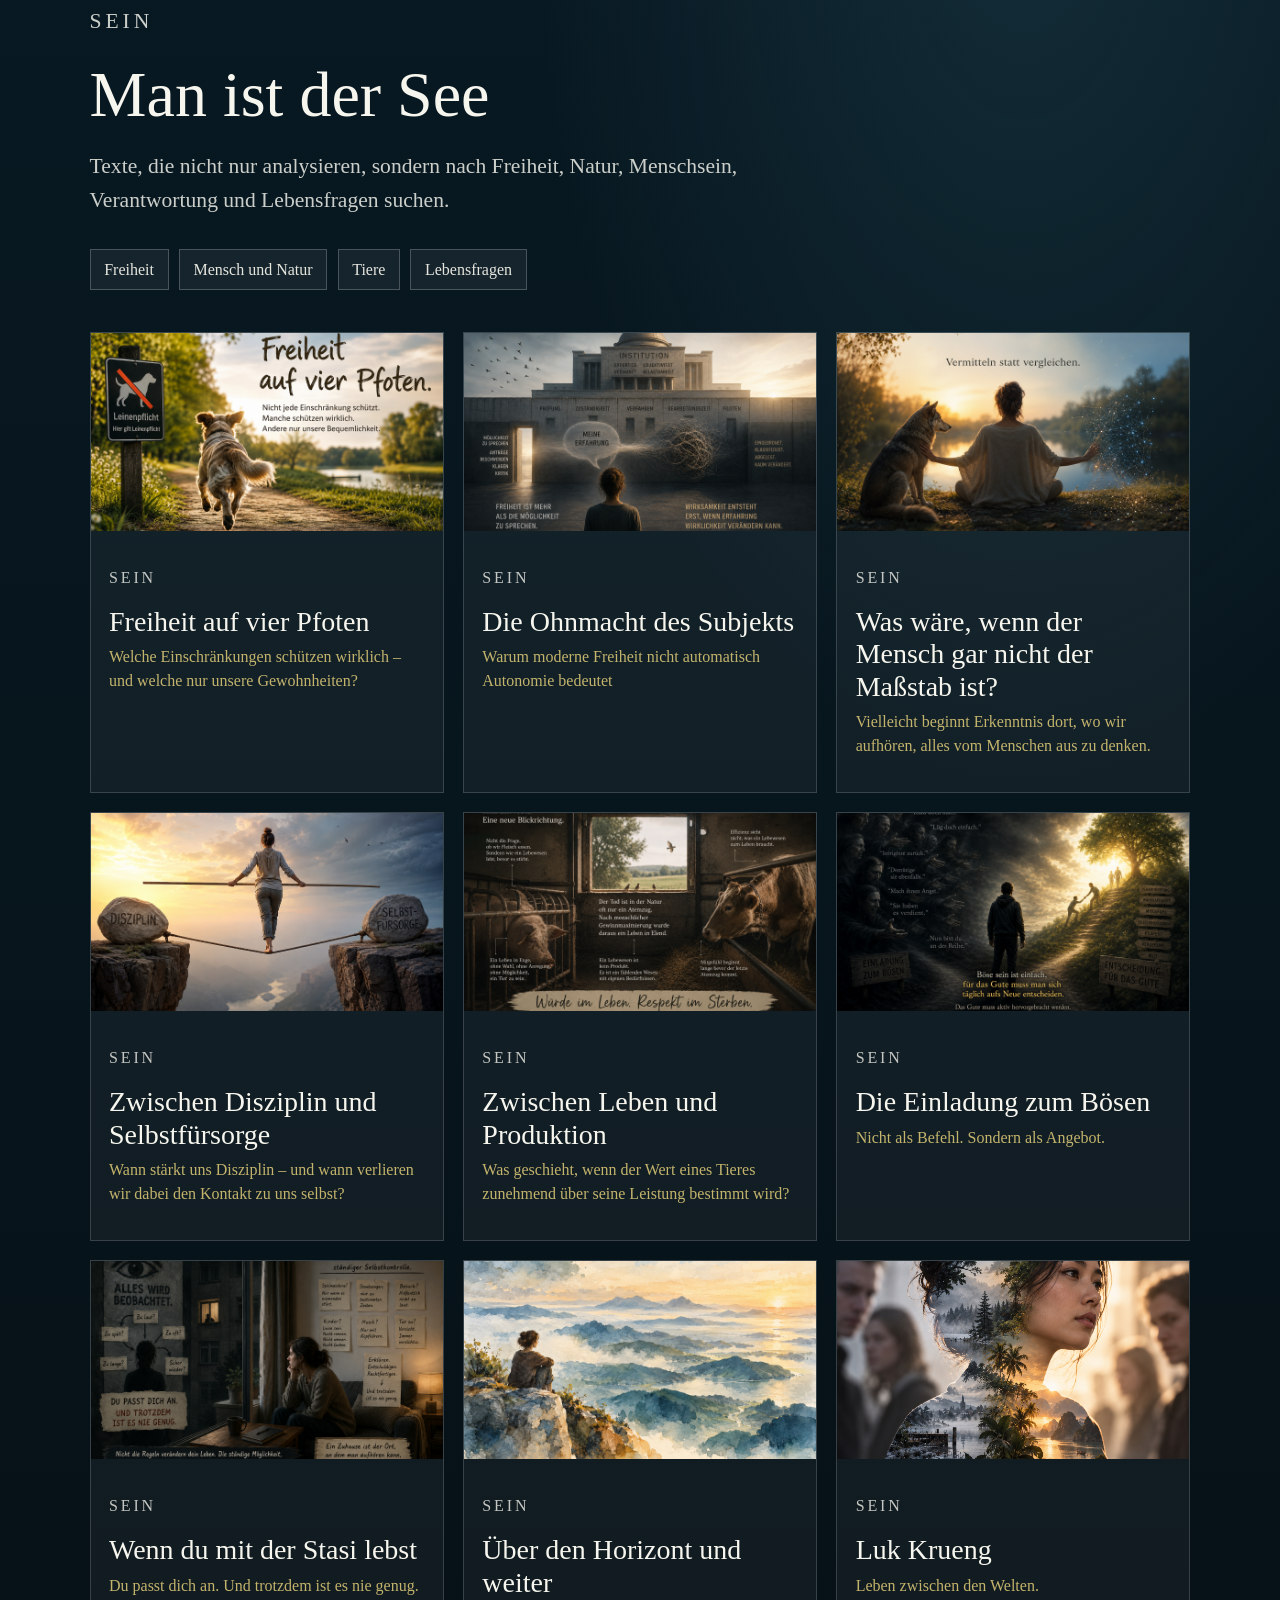
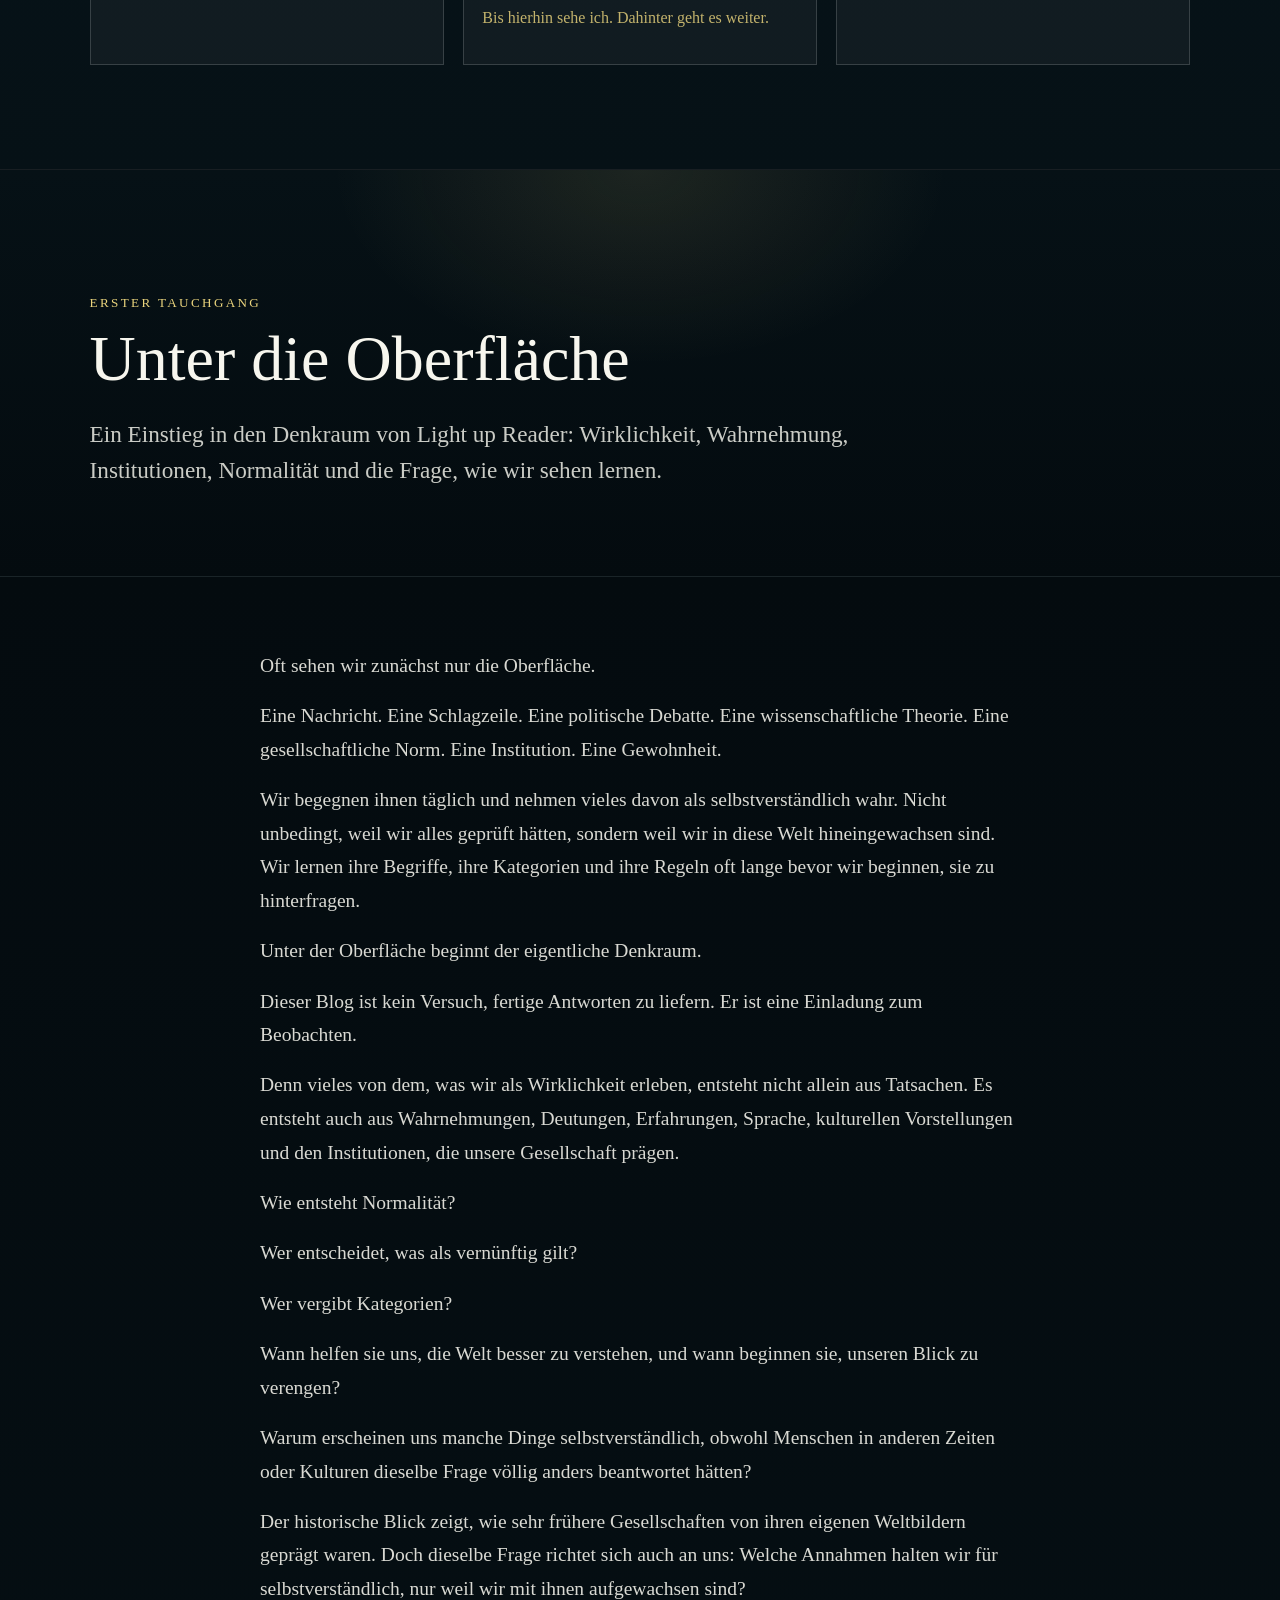
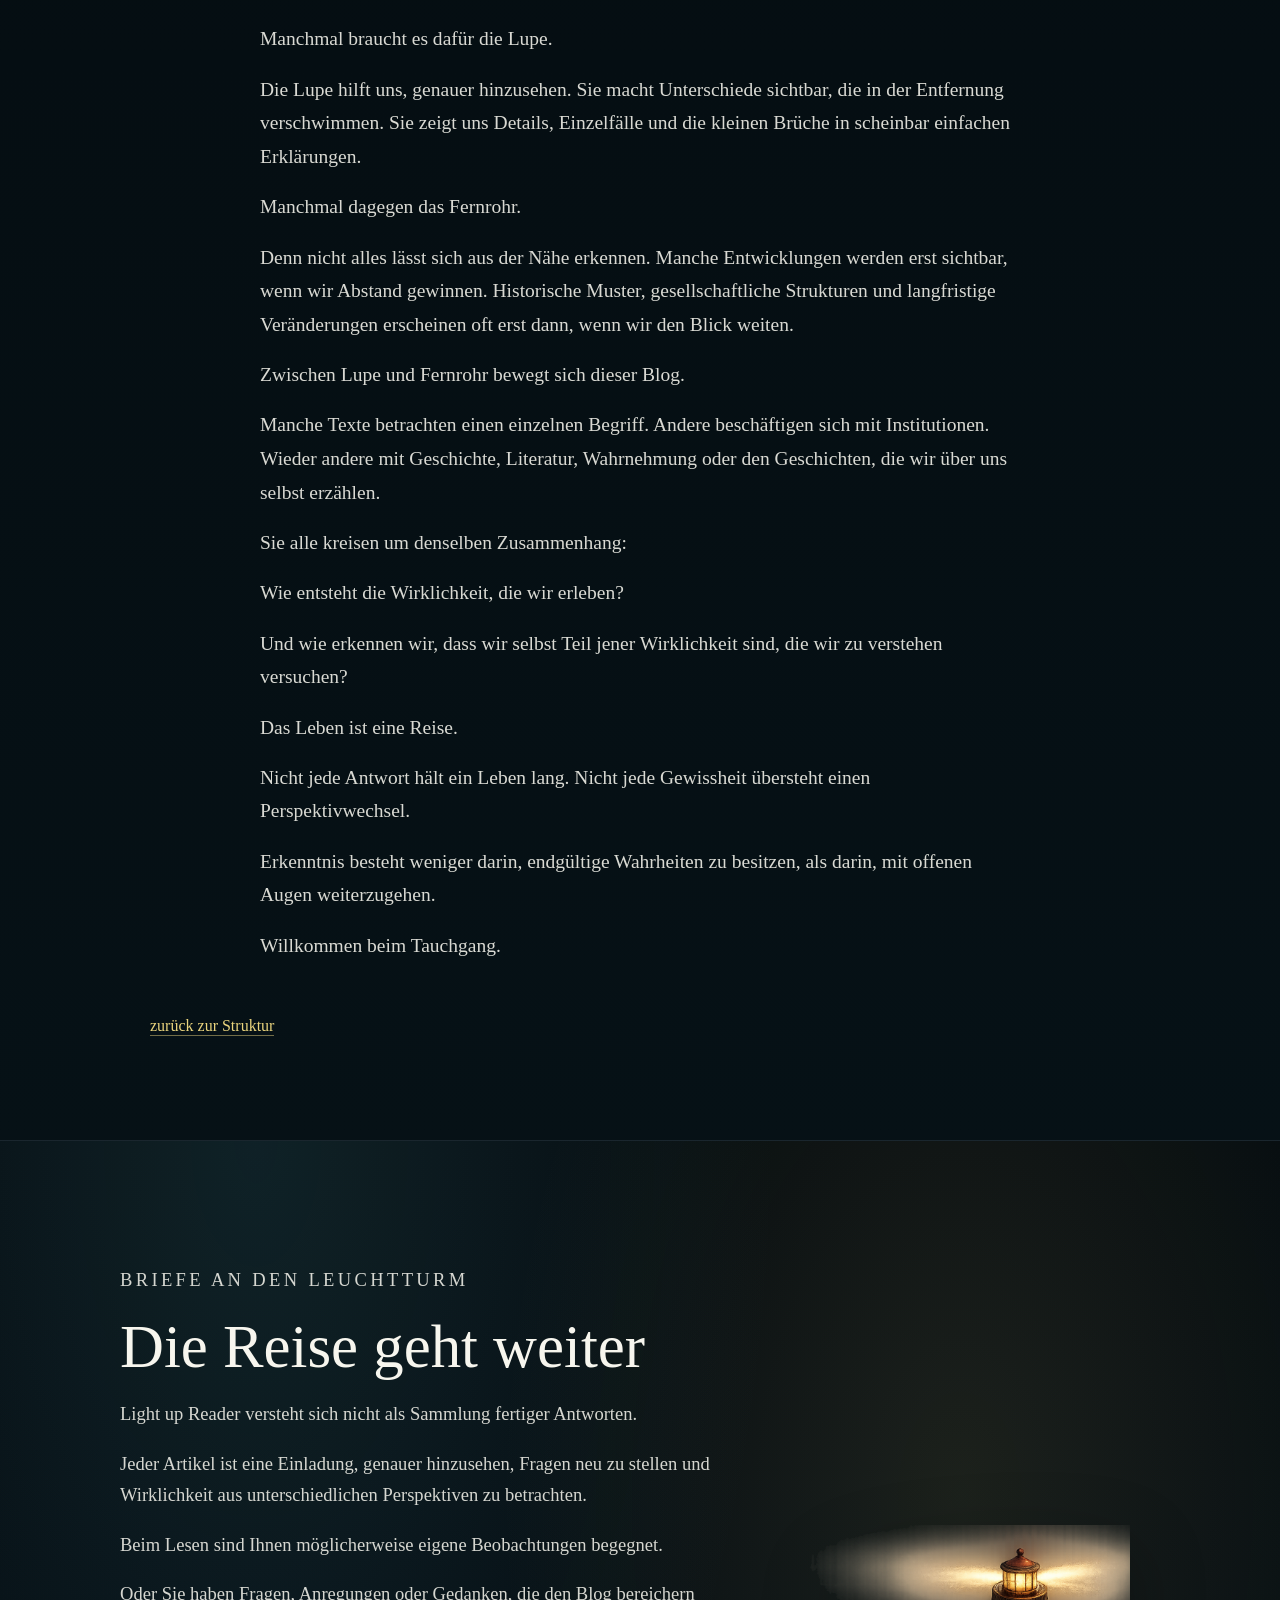
==== commit d9383d3a: "Neuer Artikel Watermark" ====
--- a/index.html
+++ b/index.html
@@ -203,6 +203,16 @@
 <p>Welche Muster, Machtformen, Begriffe und Institutionen erzeugen das, was als Wirklichkeit erscheint?</p>
 <div class="tag-grid"><span>Sprache</span><span>Macht</span><span>Normen</span><span>Mündigkeit</span><span>Muster und Mechanismen</span></div>
 <div class="article-grid"><article class="article-card">
+<a class="article-card-link" href="verstehen.html#das-unsichtbare-etikett">
+<div class="article-card-image"><img alt="Eine Autorin arbeitet an einem Manuskript, während ein digitaler Scanner den Text mit einem unsichtbaren KI-Provenienzsignal erfasst" src="assets/watermark.png"/></div>
+<div class="article-card-body">
+<p class="eyebrow">Verstehen</p>
+<h3>Das unsichtbare Etikett</h3>
+<p class="card-subtitle">Wenn Transparenz beginnt, die Wirklichkeit zu verkürzen</p>
+</div>
+</a>
+</article>
+<article class="article-card">
 <a class="article-card-link" href="der-baum-und-das-brett.html">
 <div class="article-card-image"><img alt="Ein lebender Baum biegt sich im Sturm, während daneben ein starres Holzbrett unter der Belastung zerbricht – als Bild für Anpassungsfähigkeit, Starrheit und Resilienz." src="assets/baum-brett.png"/></div>
 <div class="article-card-body">
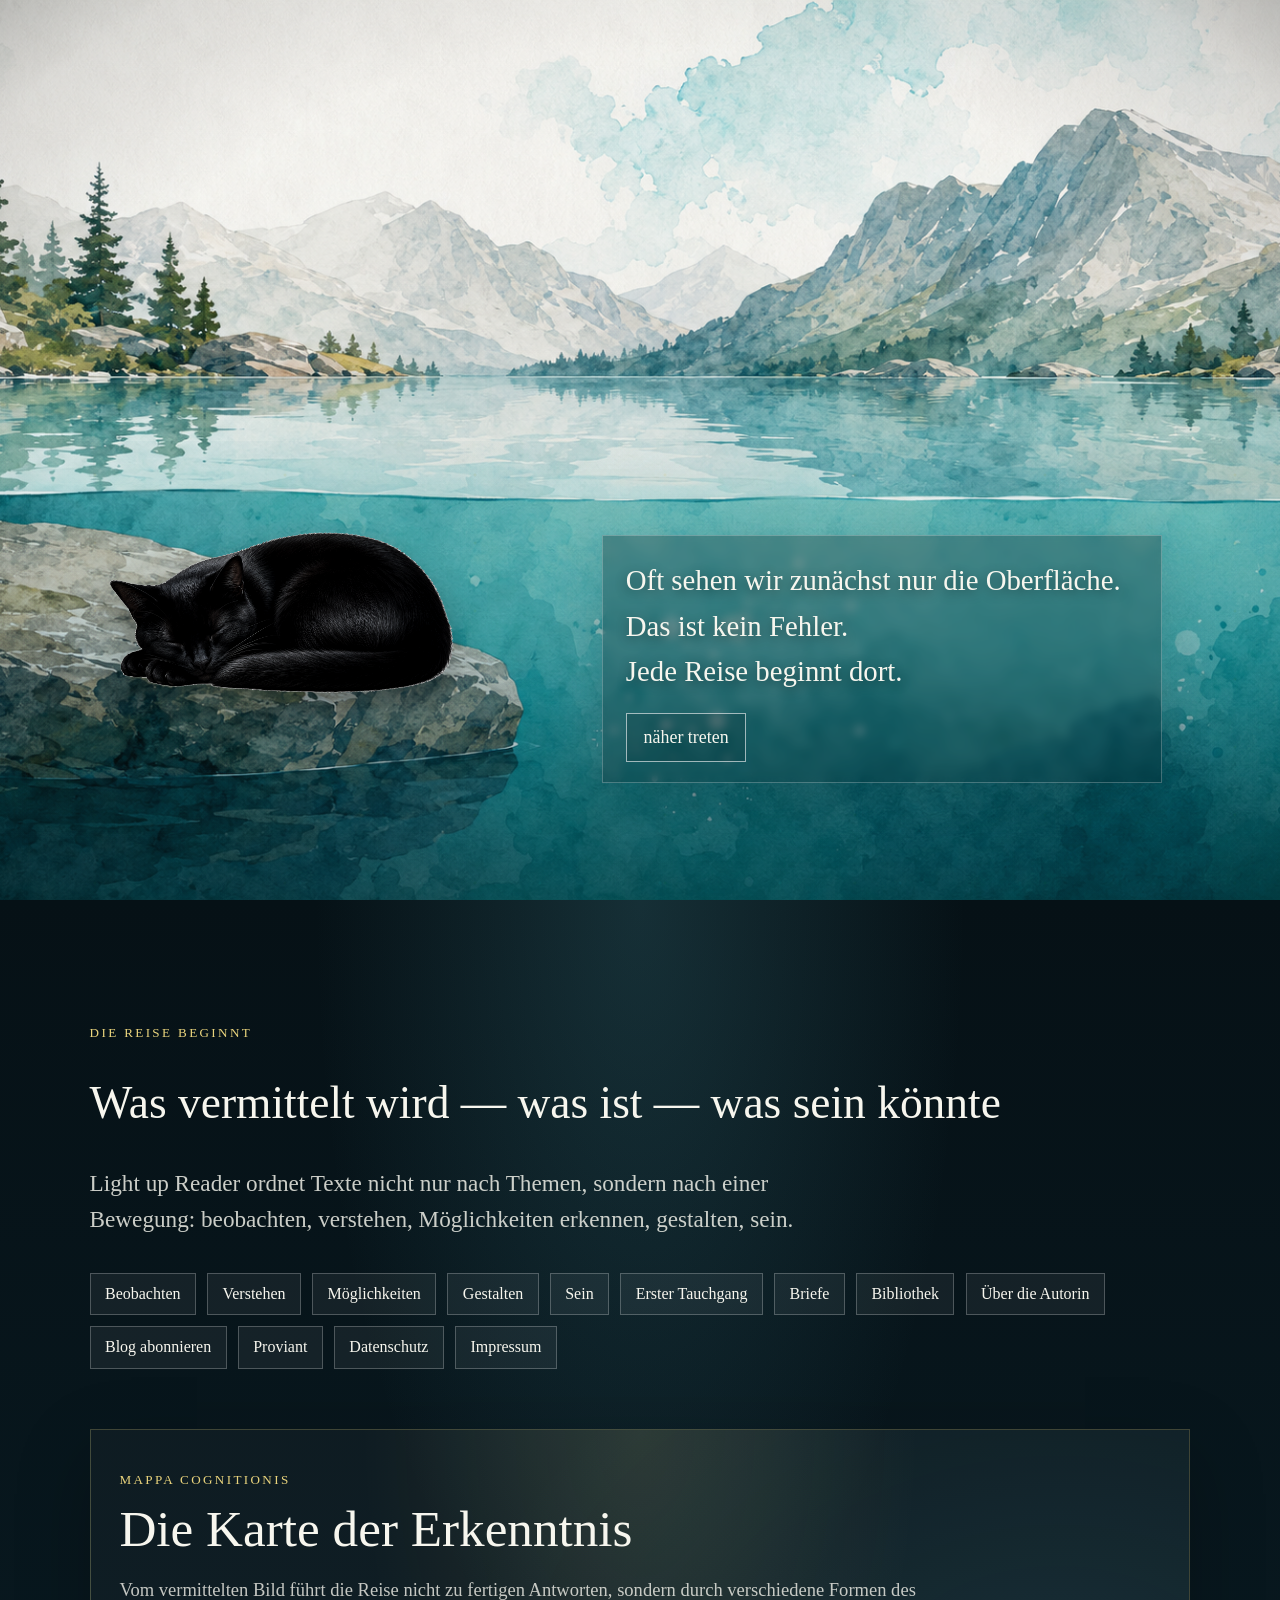
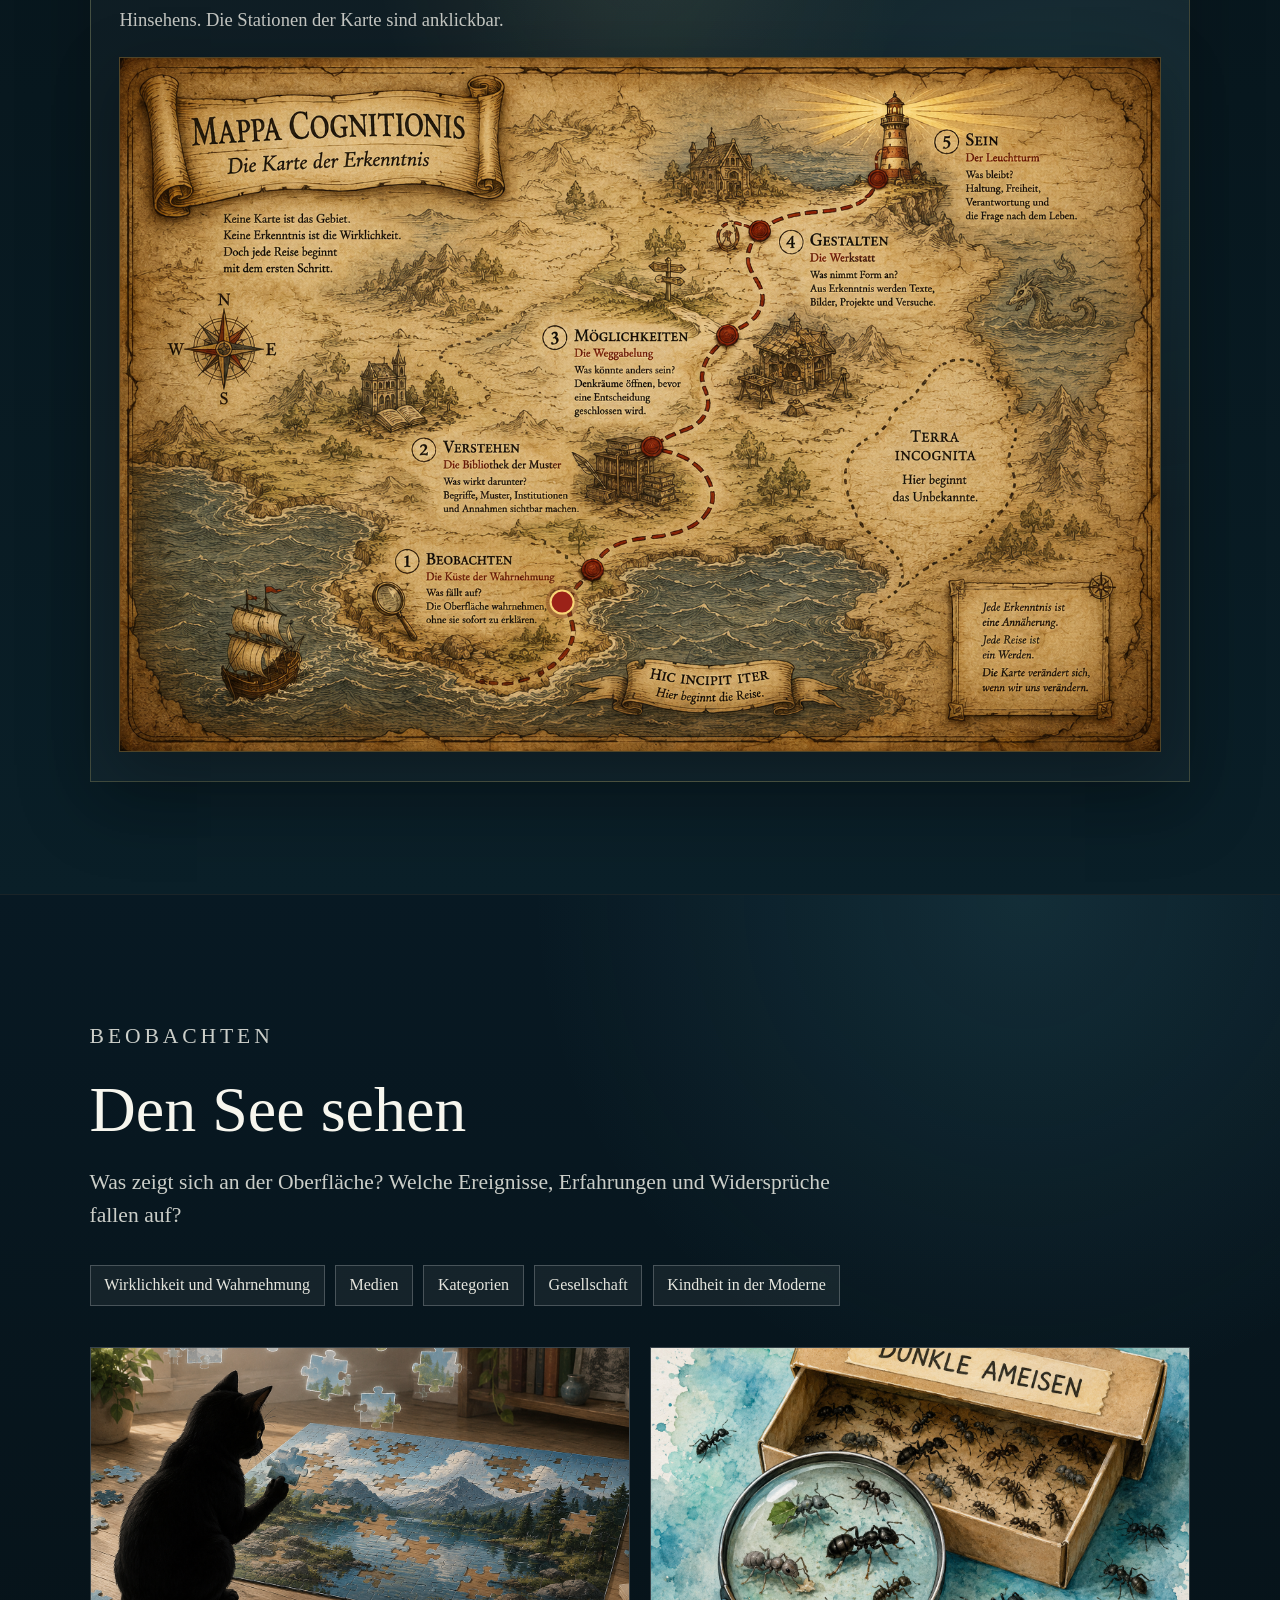
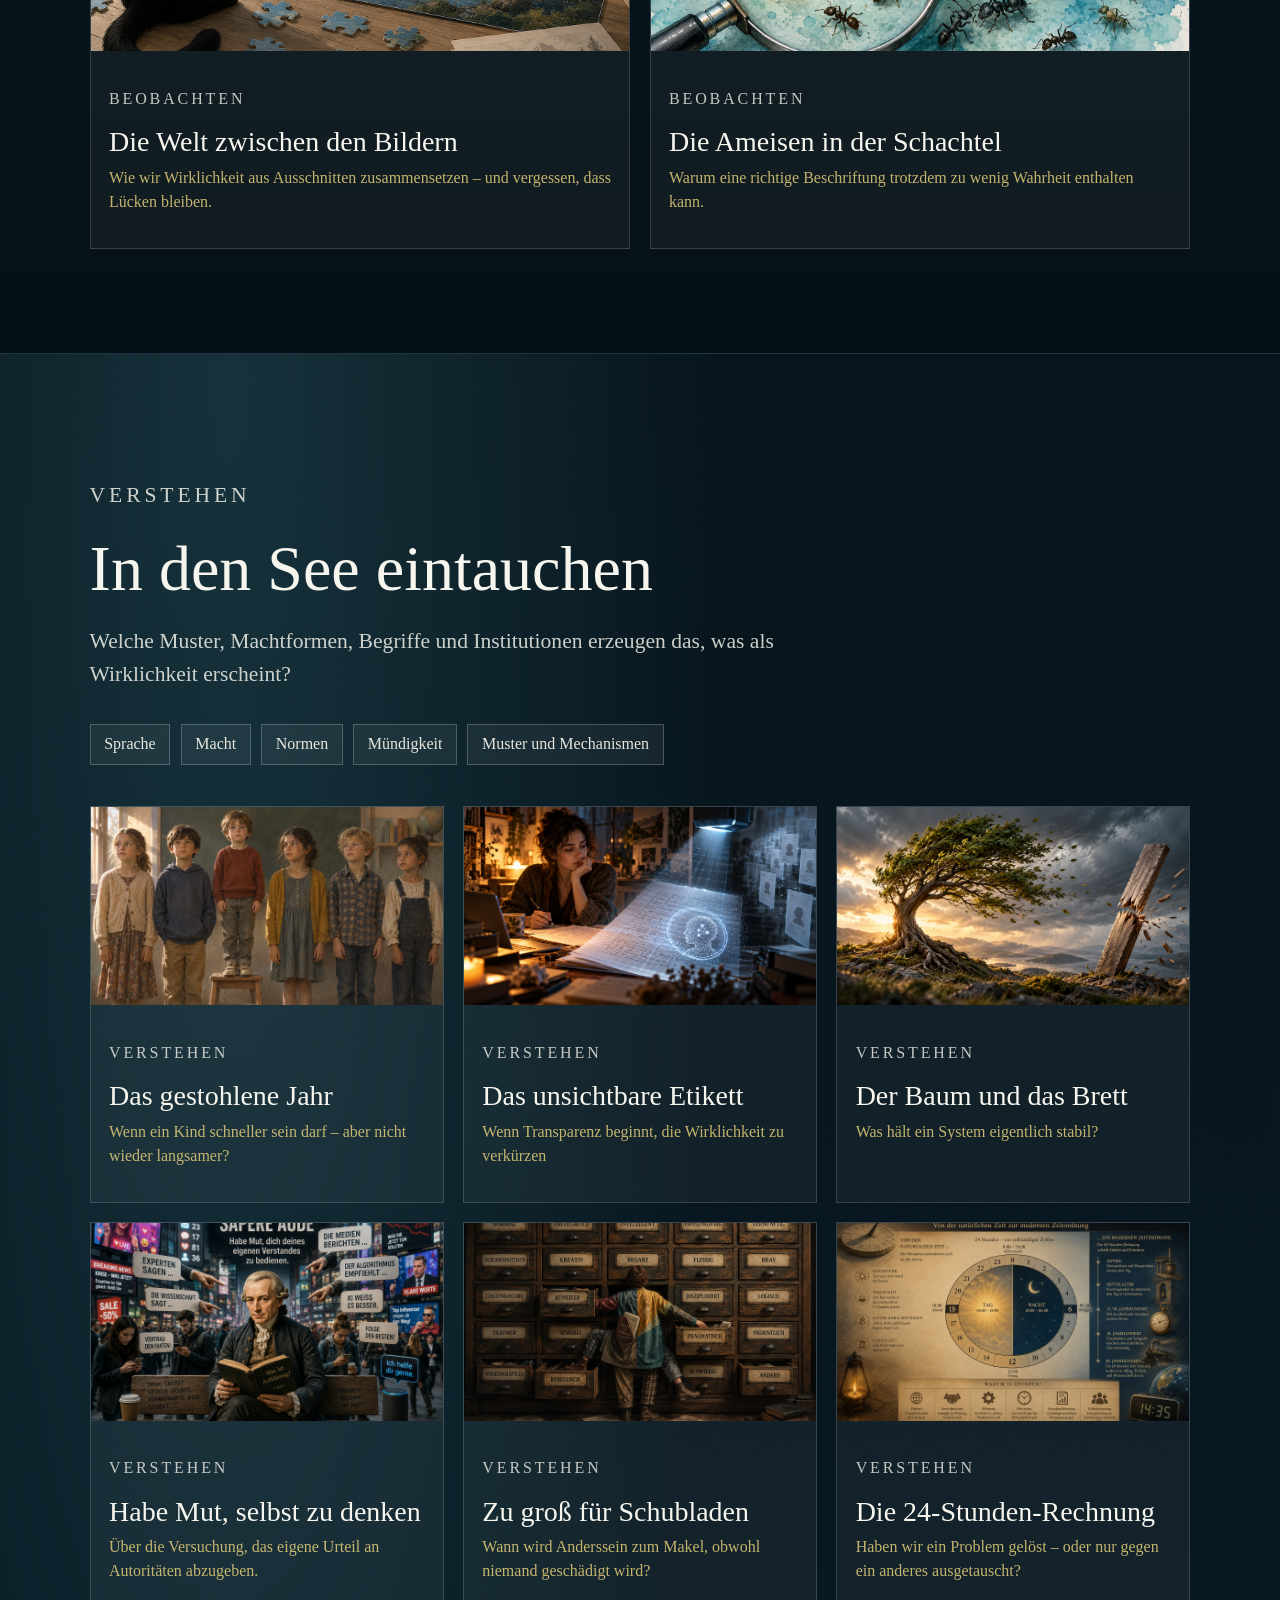
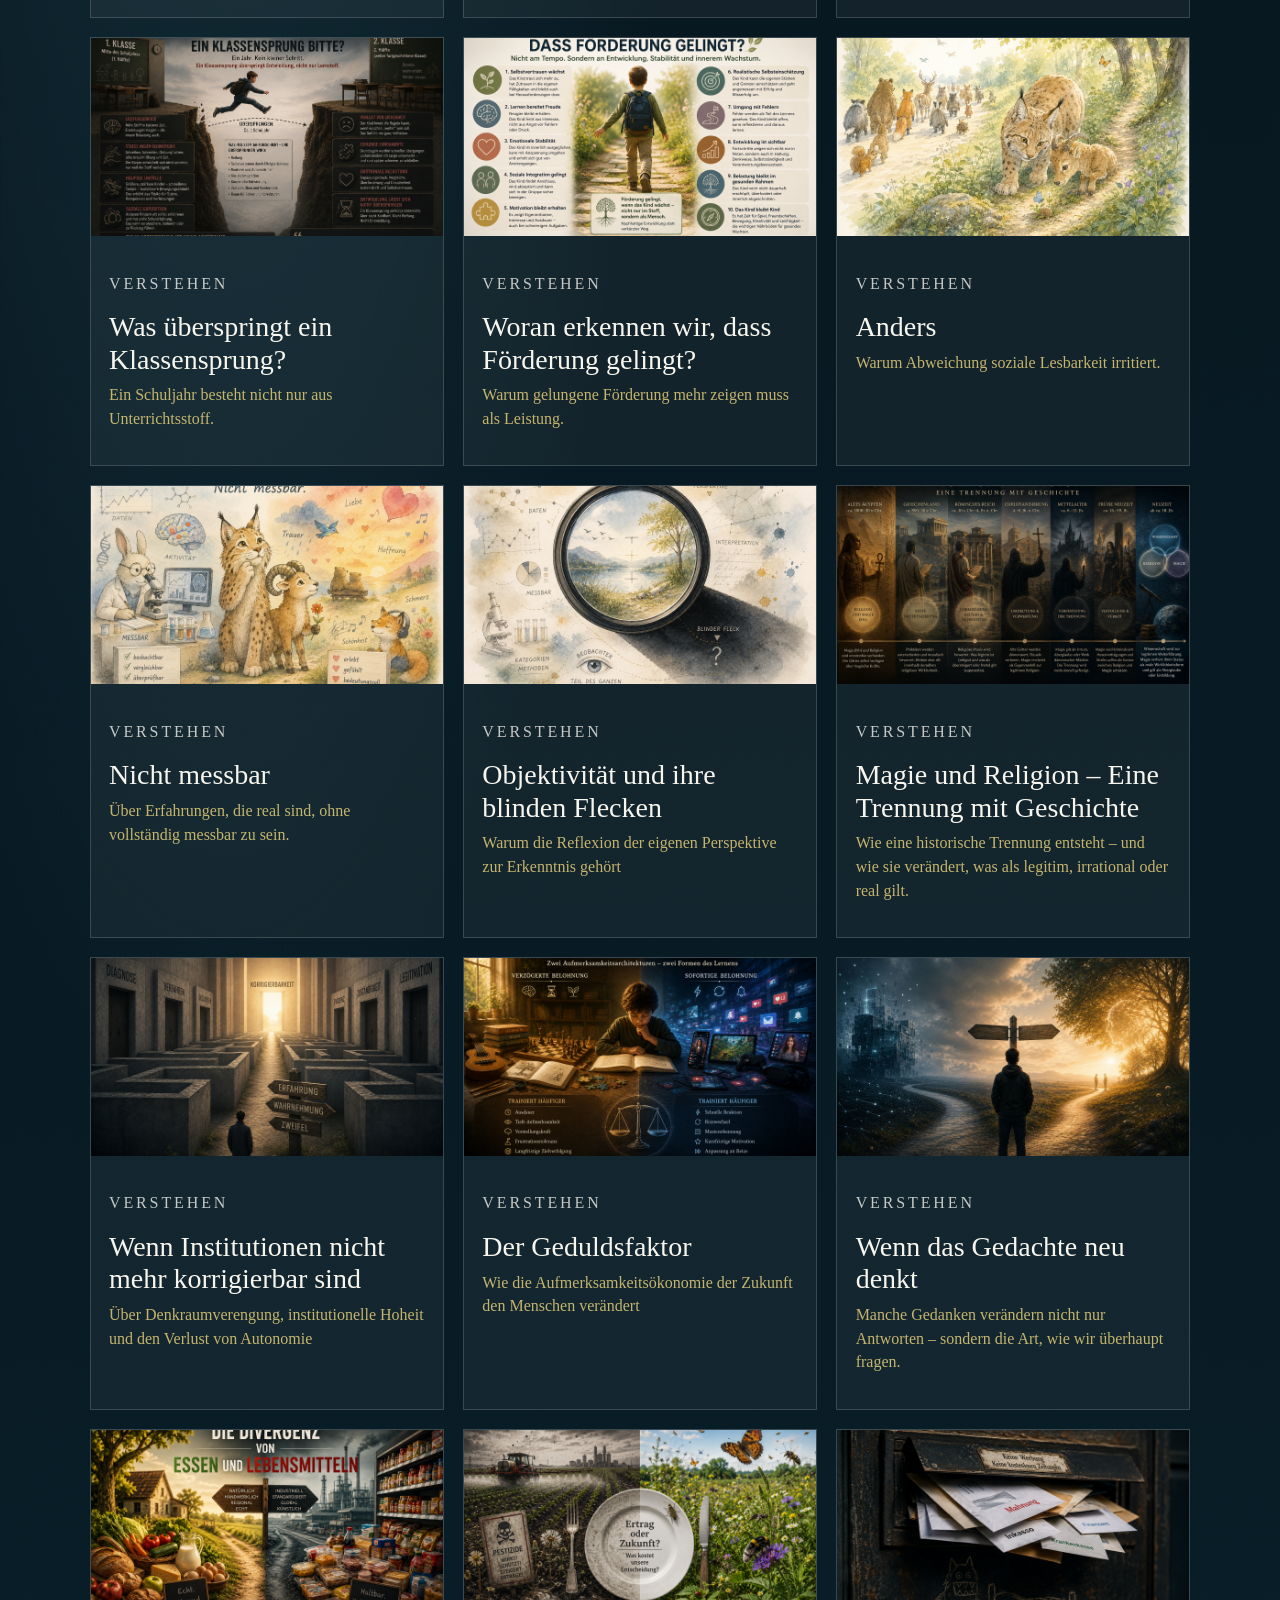
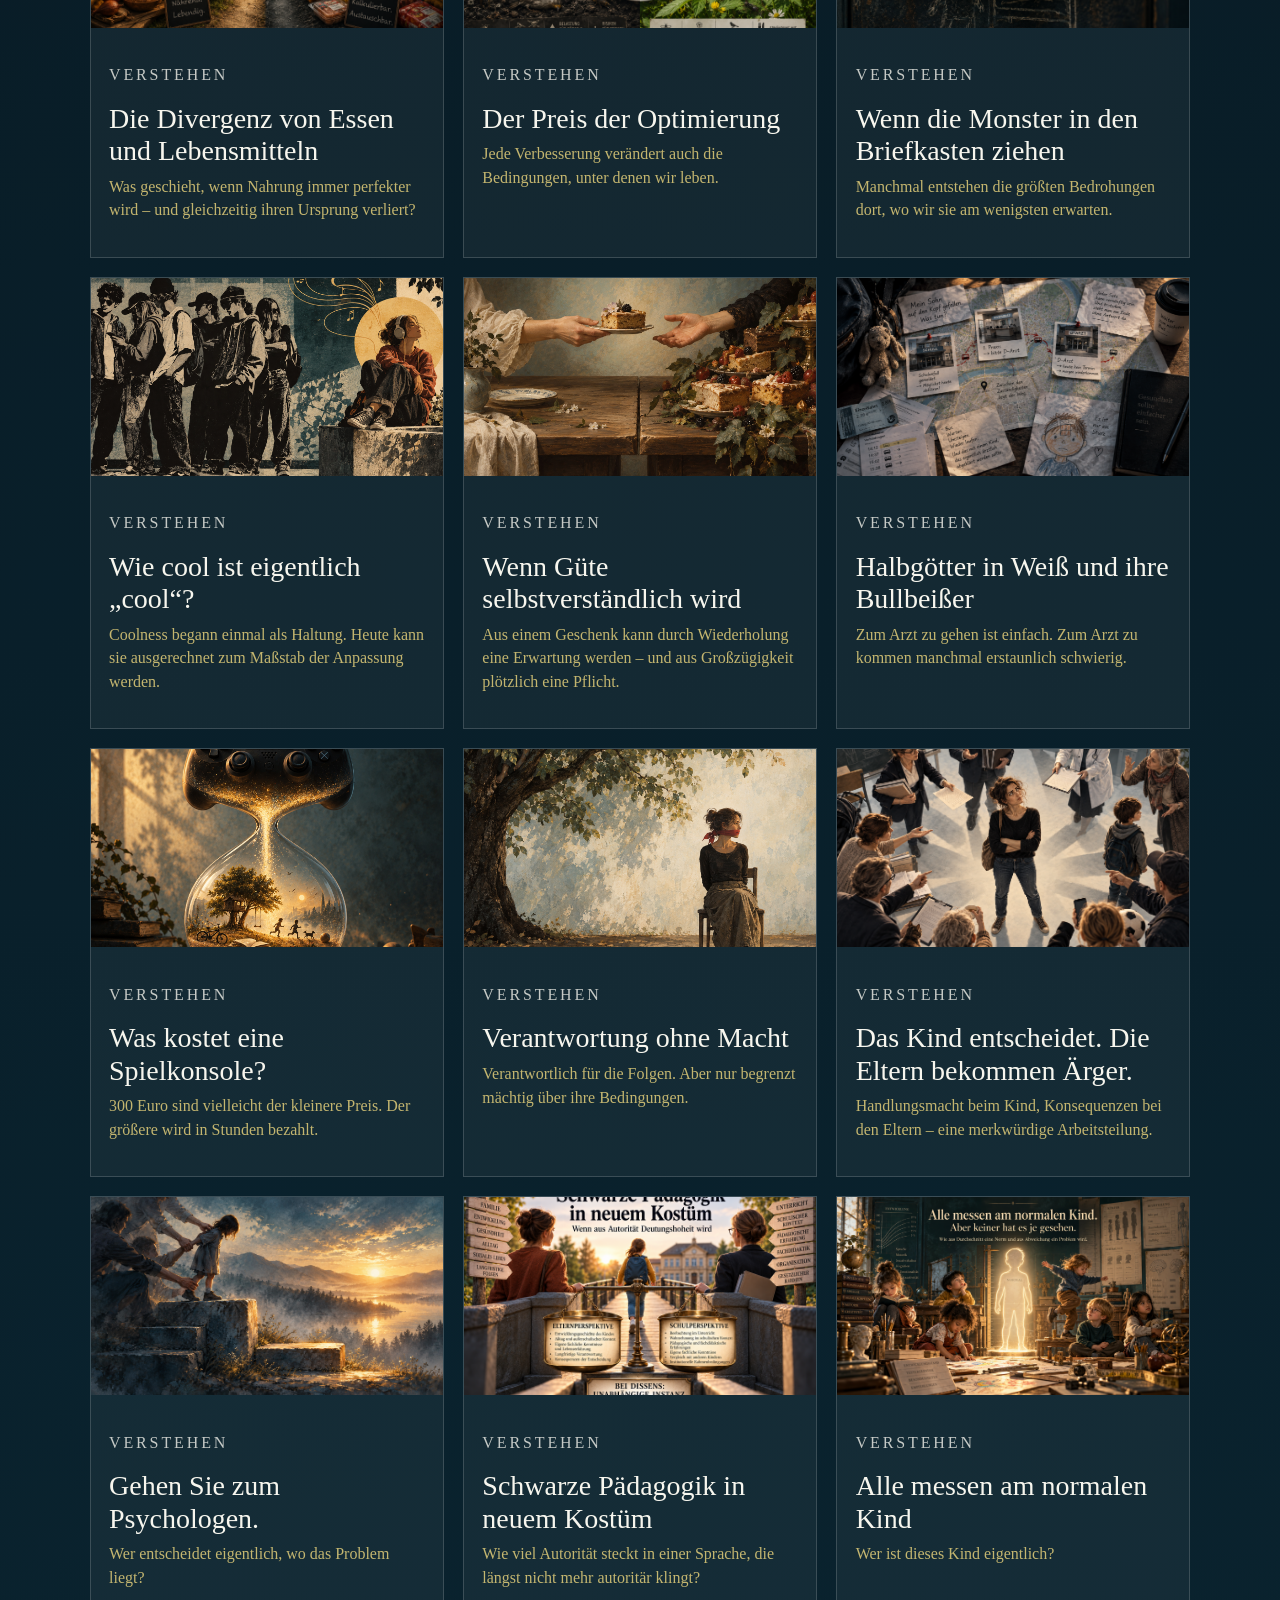
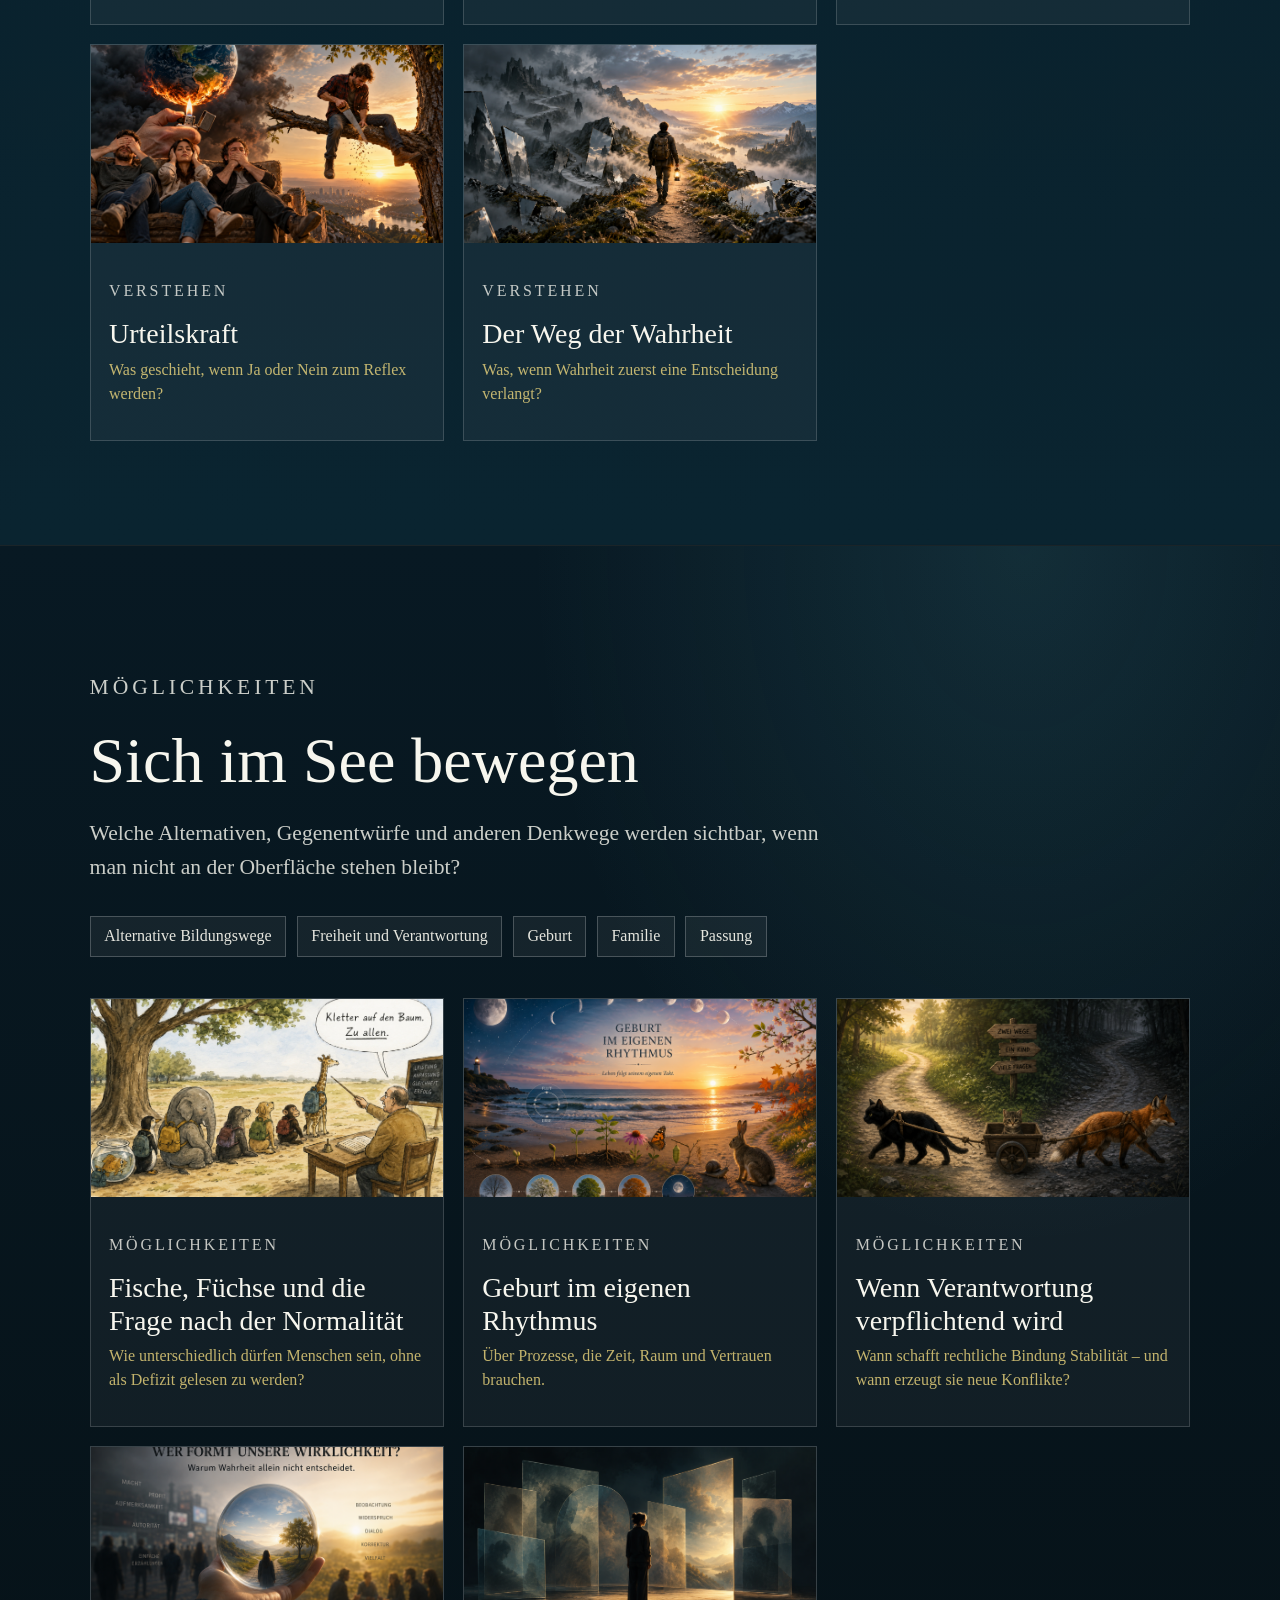
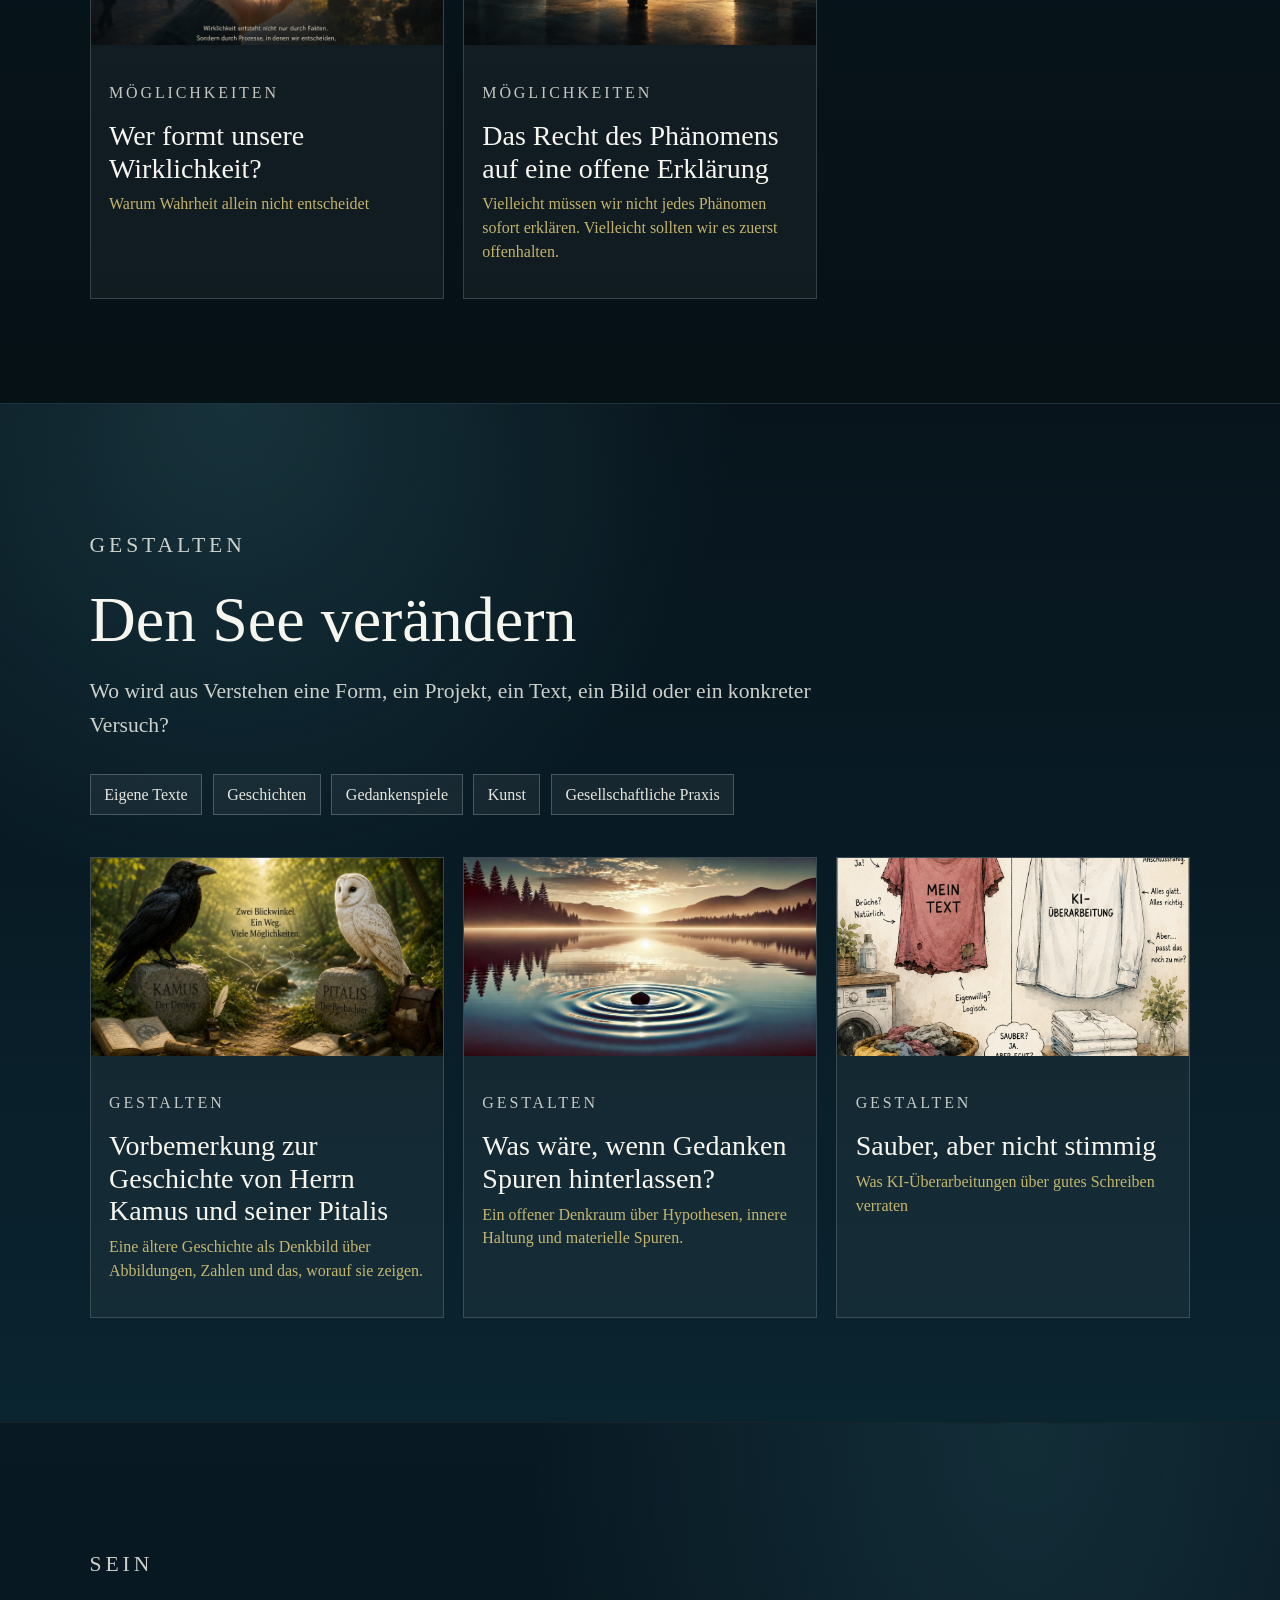
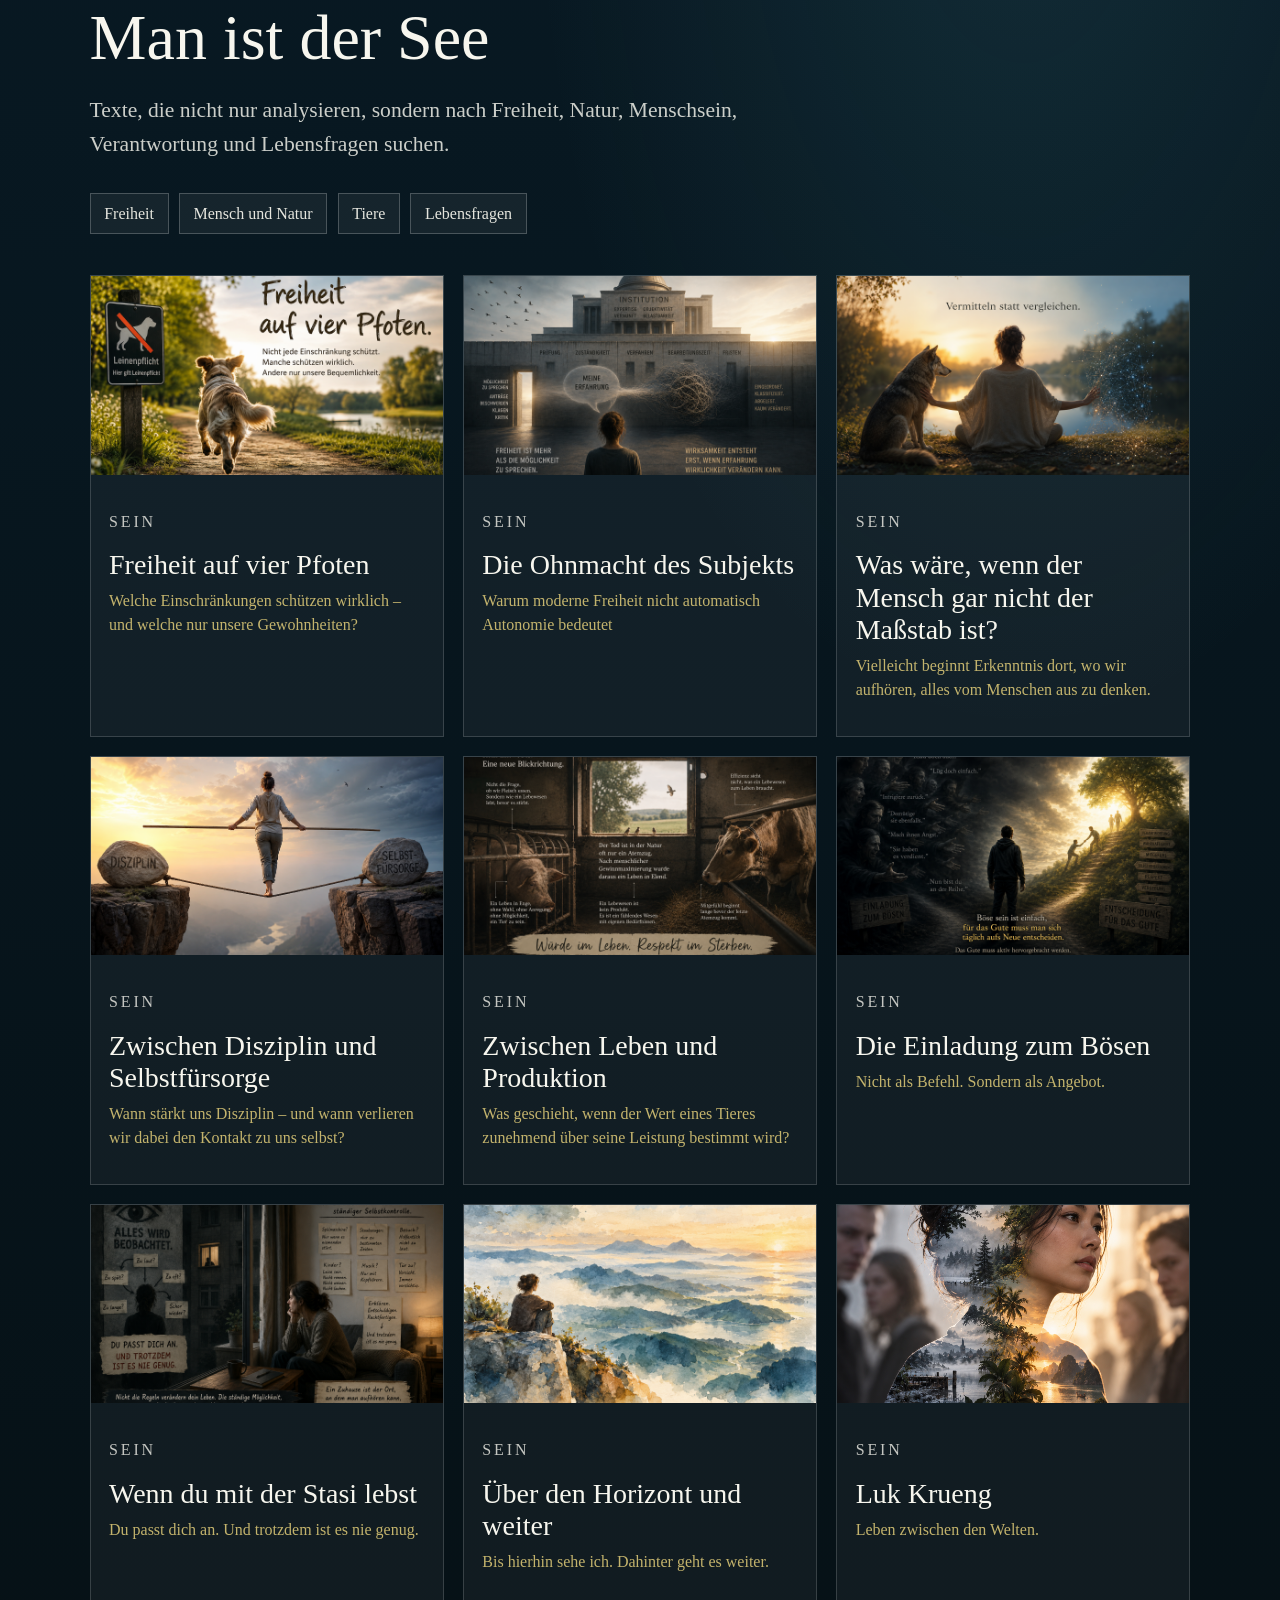
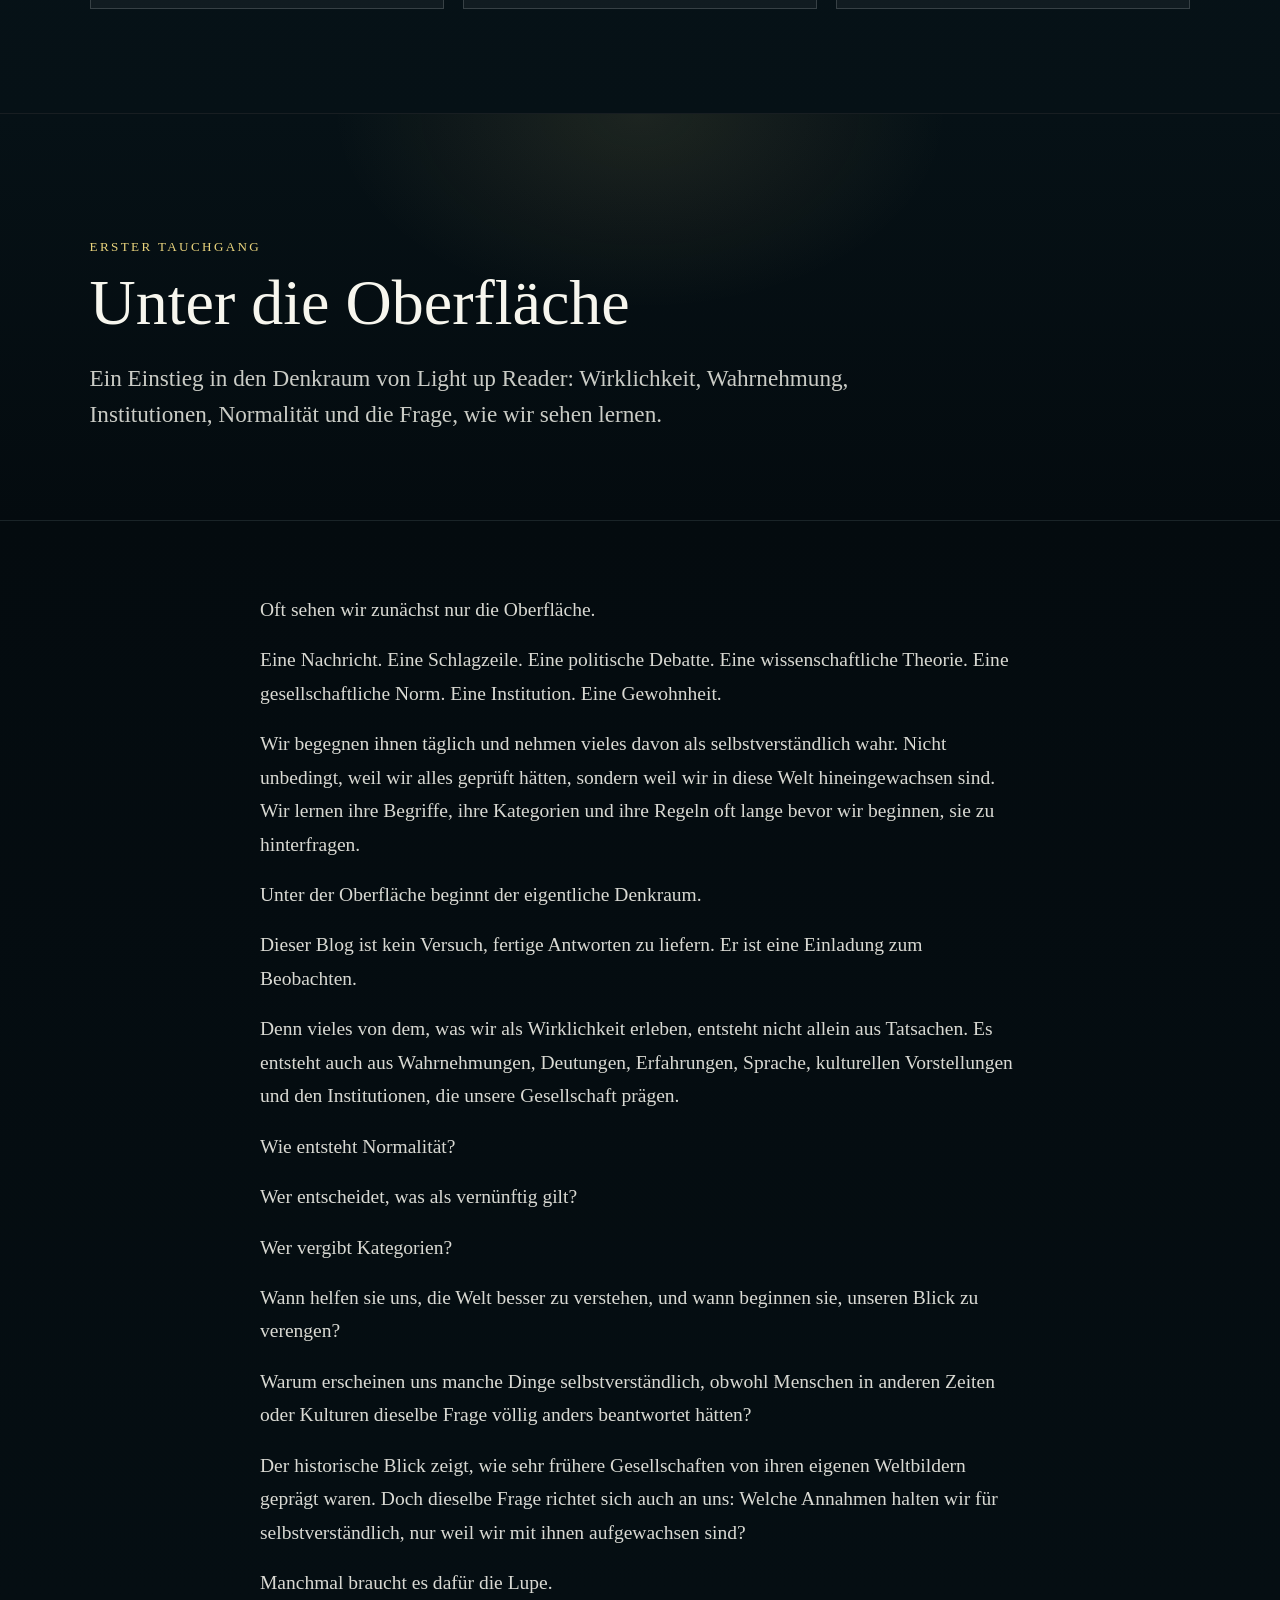
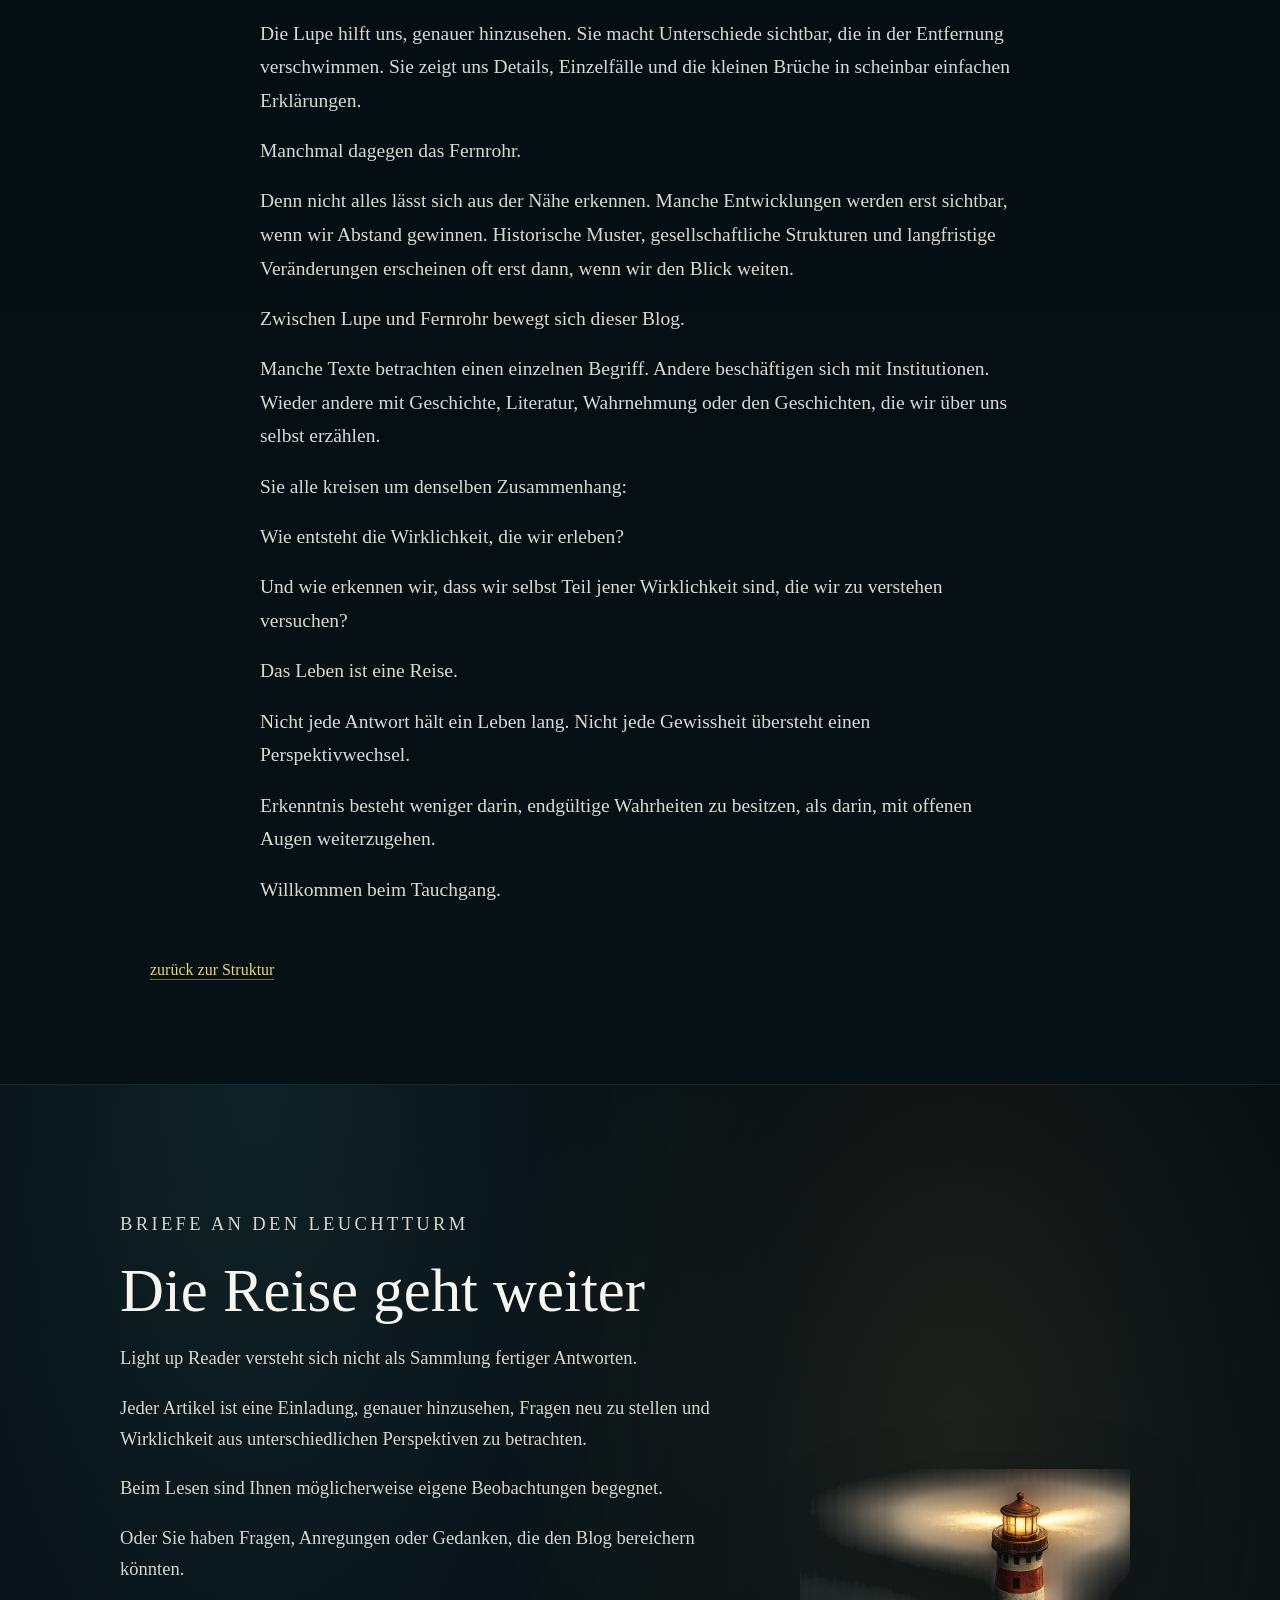
==== commit 79fa64ec: "Update Neuer Artikel" ====
--- a/index.html
+++ b/index.html
@@ -203,6 +203,16 @@
 <p>Welche Muster, Machtformen, Begriffe und Institutionen erzeugen das, was als Wirklichkeit erscheint?</p>
 <div class="tag-grid"><span>Sprache</span><span>Macht</span><span>Normen</span><span>Mündigkeit</span><span>Muster und Mechanismen</span></div>
 <div class="article-grid"><article class="article-card">
+<a class="article-card-link" href="verstehen.html#das-gestohlene-jahr">
+<div class="article-card-image"><img alt="Eine Reihe von Schulkindern steht nebeneinander; ein kleinerer Junge steht auf einem Hocker, um so groß zu erscheinen wie die anderen." src="assets/das-gestohlene-Jahr.png"/></div>
+<div class="article-card-body">
+<p class="eyebrow">Verstehen</p>
+<h3>Das gestohlene Jahr</h3>
+<p class="card-subtitle">Wenn ein Kind schneller sein darf – aber nicht wieder langsamer?</p>
+</div>
+</a>
+</article>
+<article class="article-card">
 <a class="article-card-link" href="verstehen.html#das-unsichtbare-etikett">
 <div class="article-card-image"><img alt="Eine Autorin arbeitet an einem Manuskript, während ein digitaler Scanner den Text mit einem unsichtbaren KI-Provenienzsignal erfasst" src="assets/watermark.png"/></div>
 <div class="article-card-body">
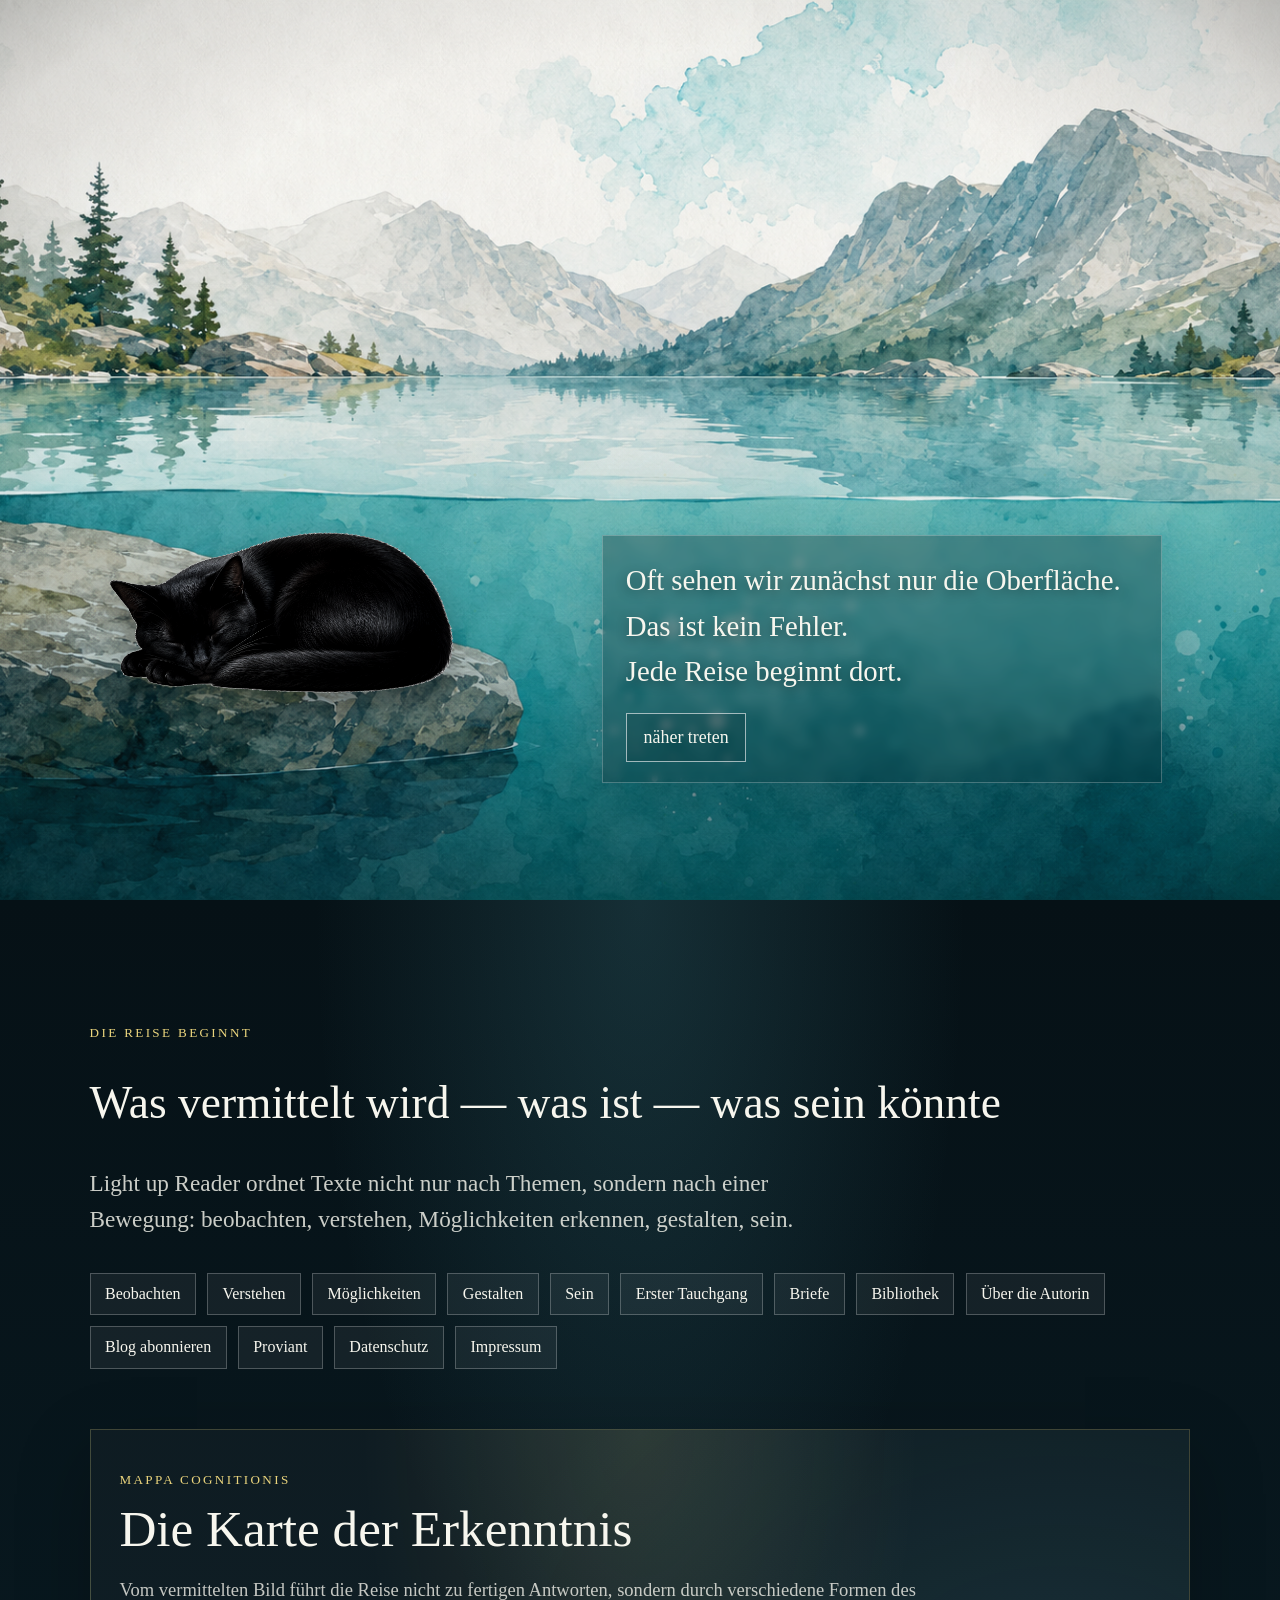
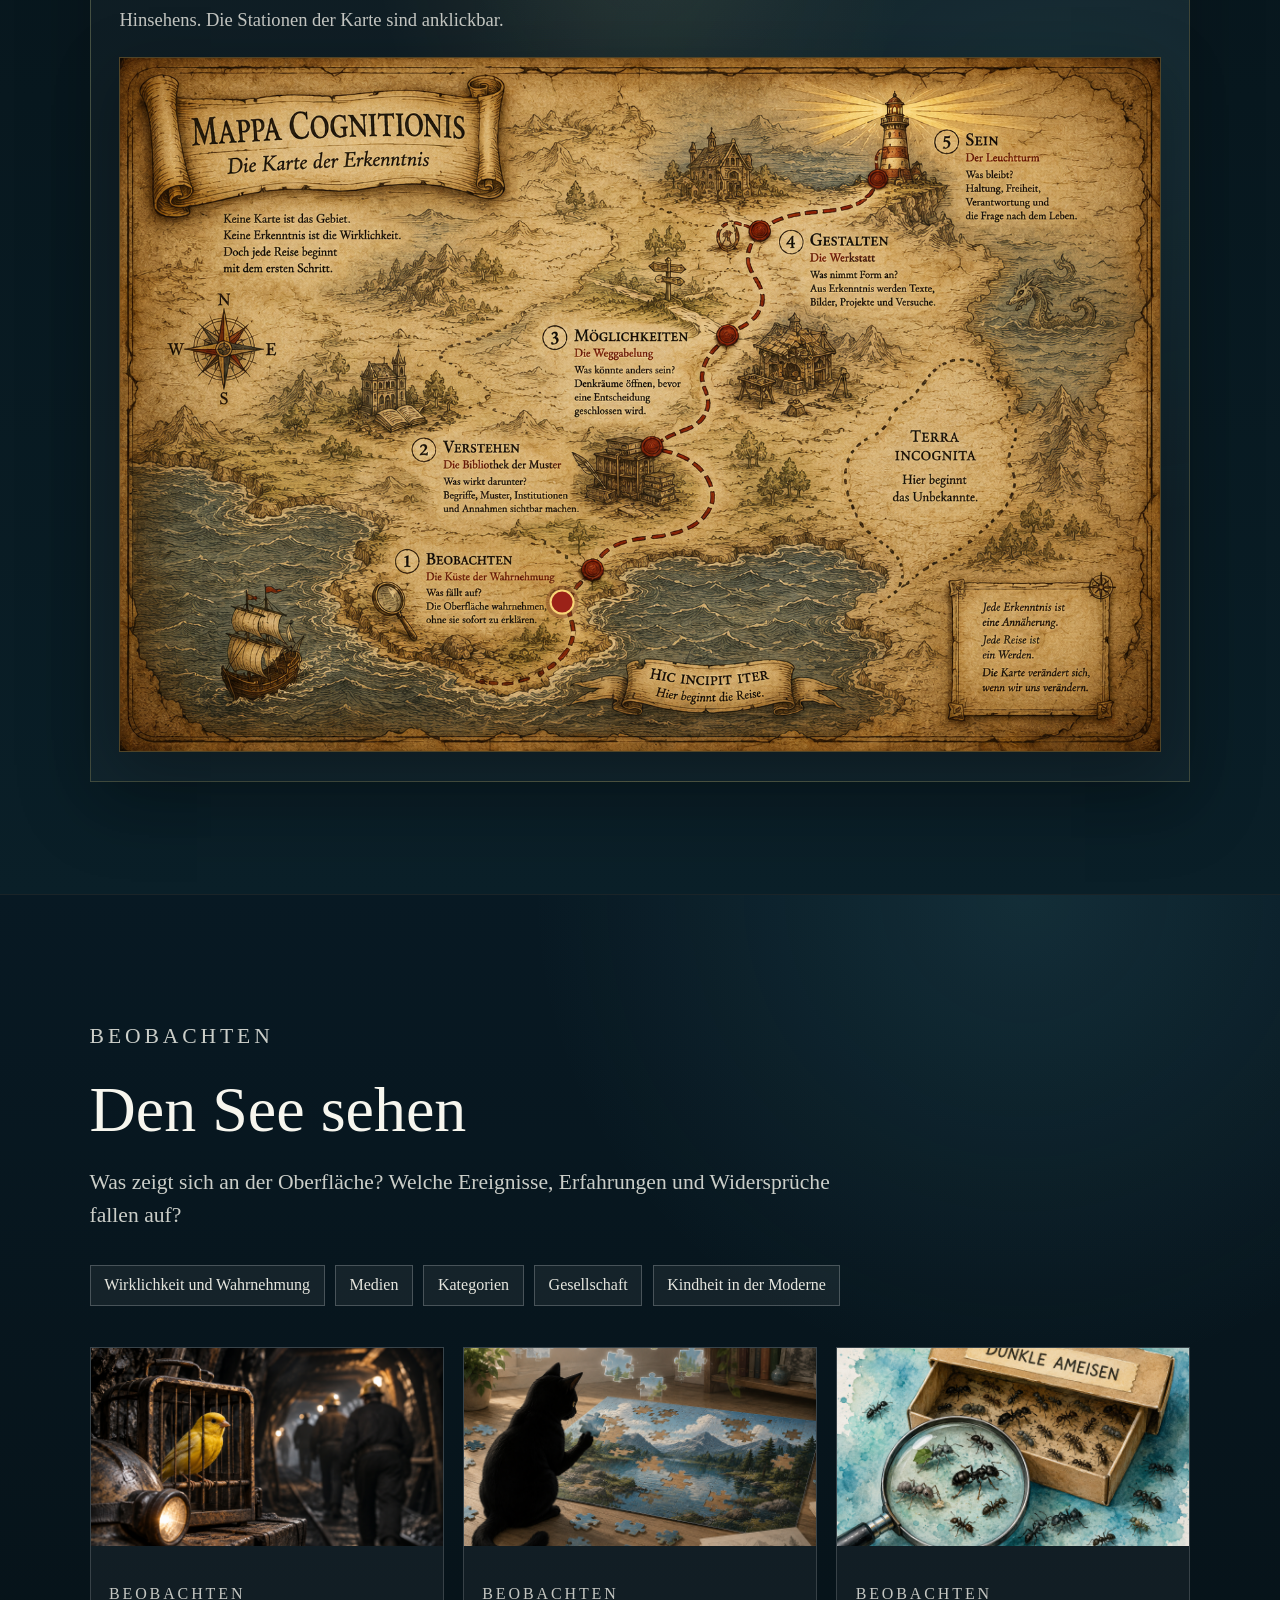
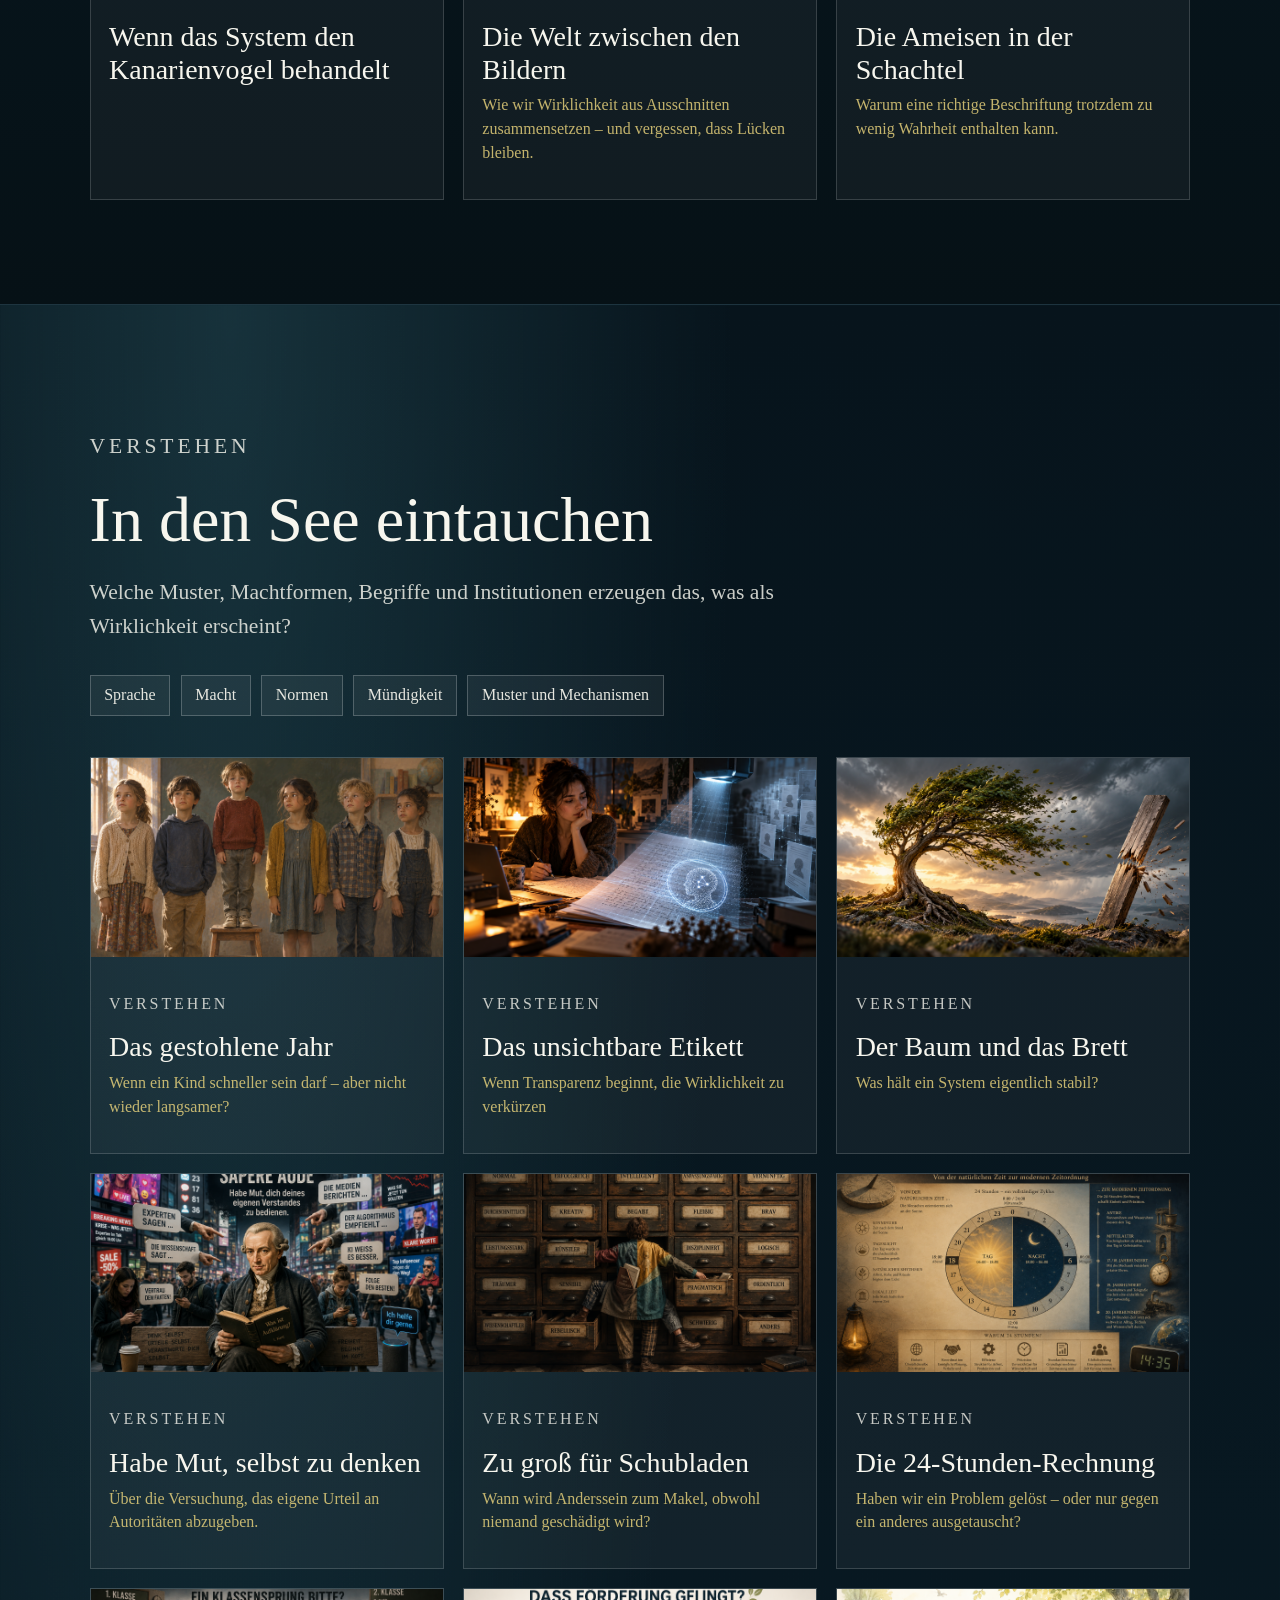
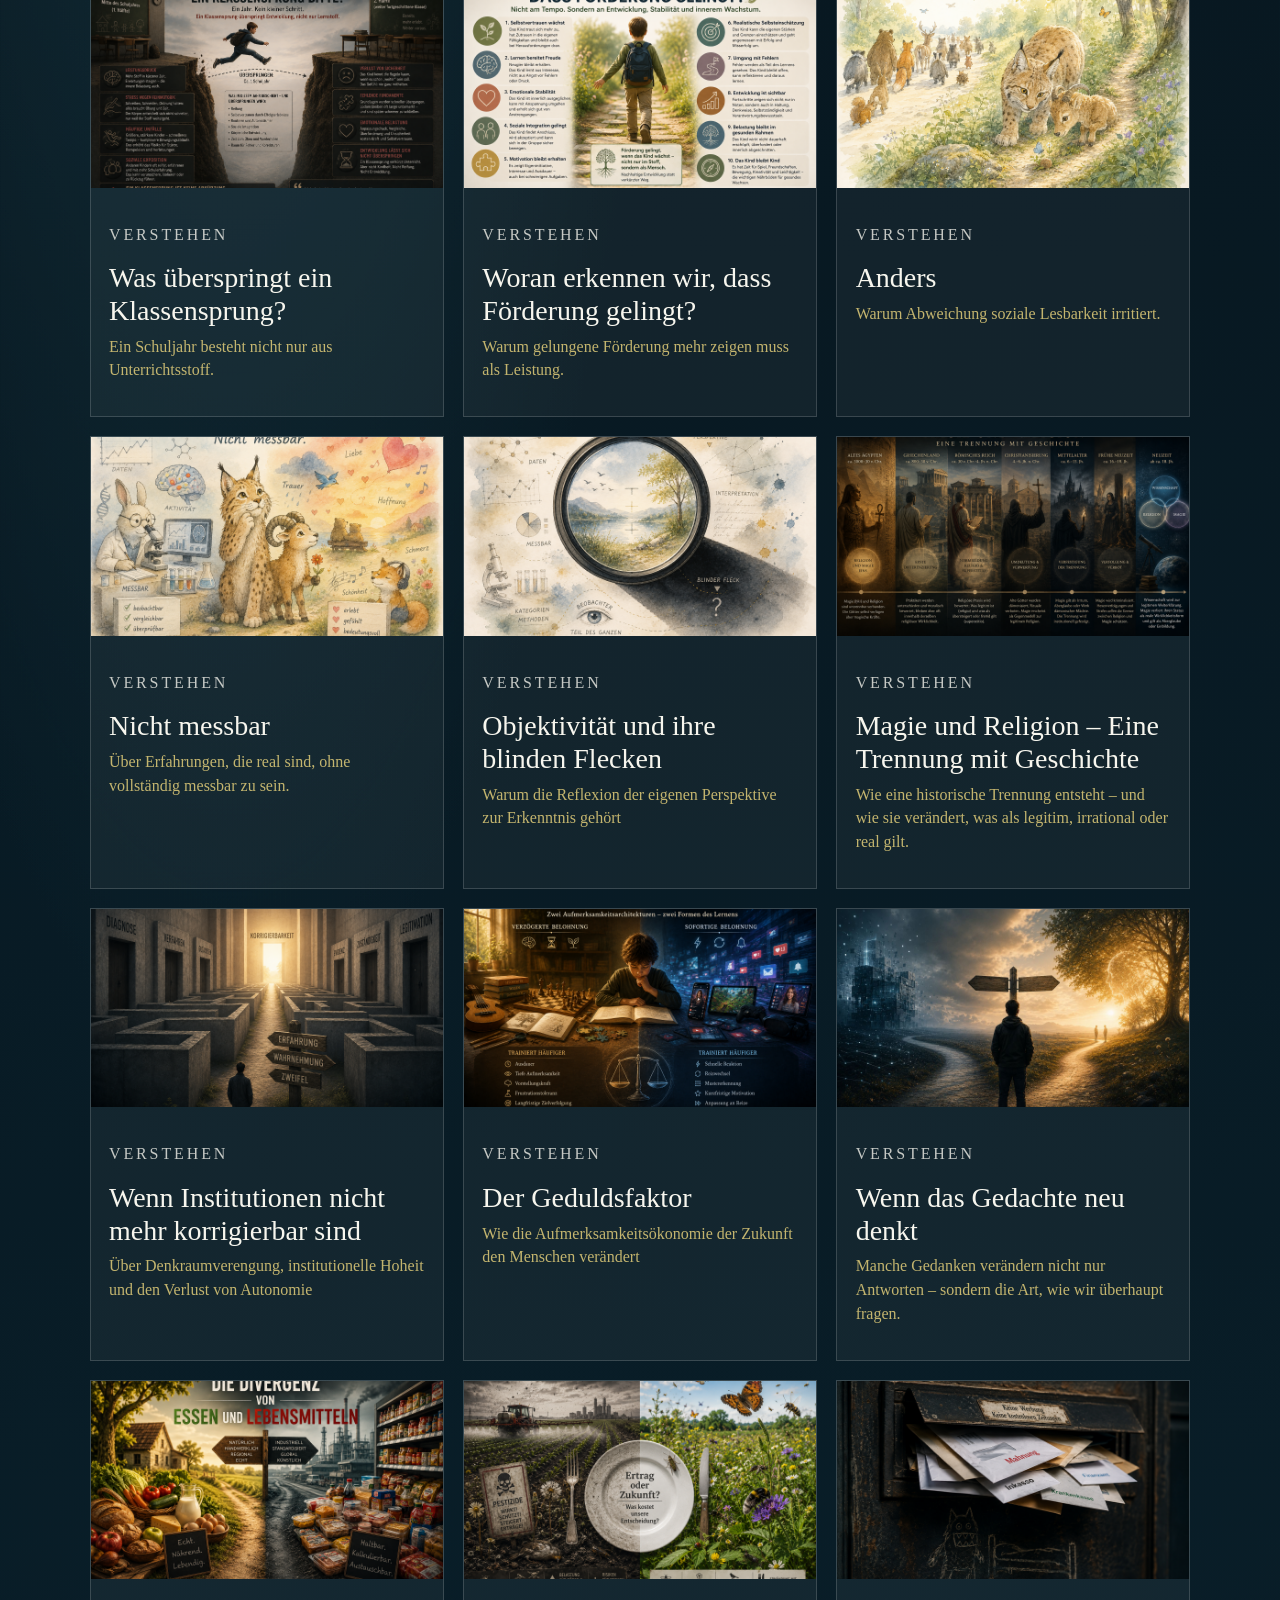
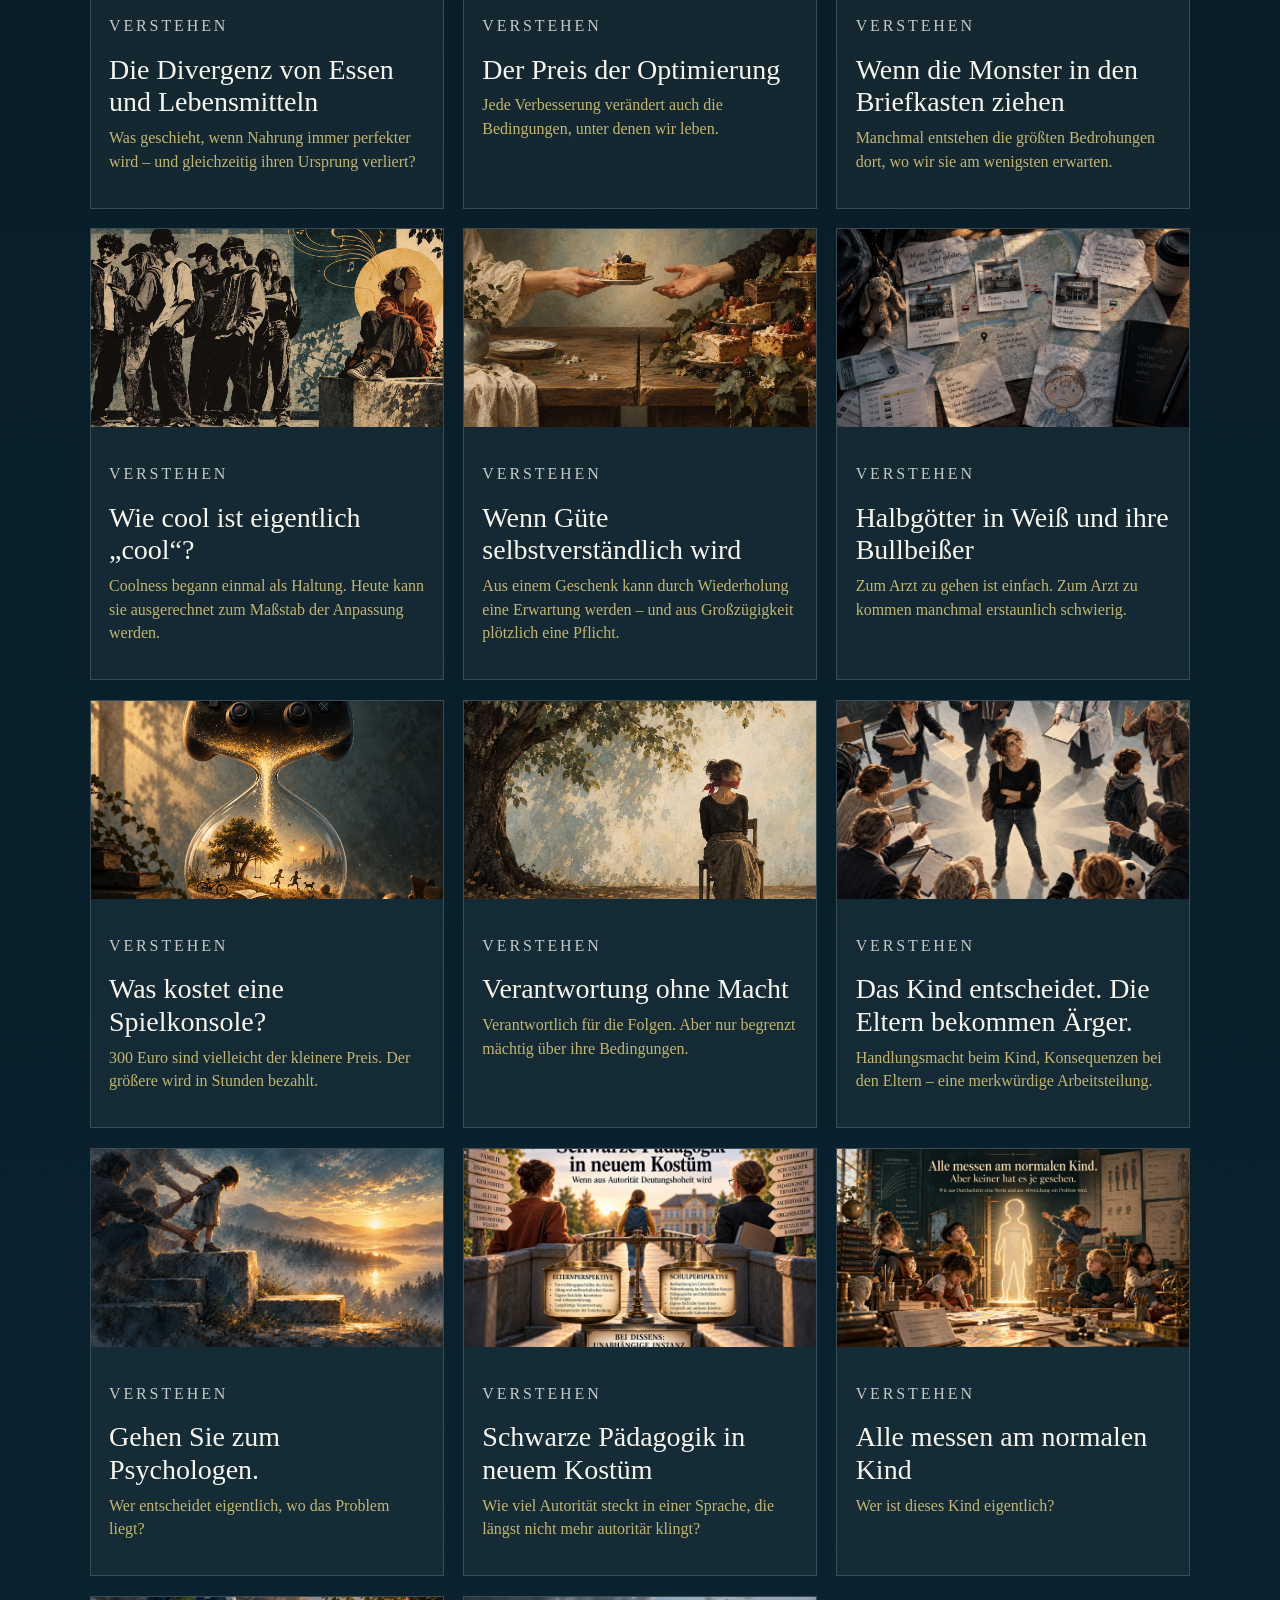
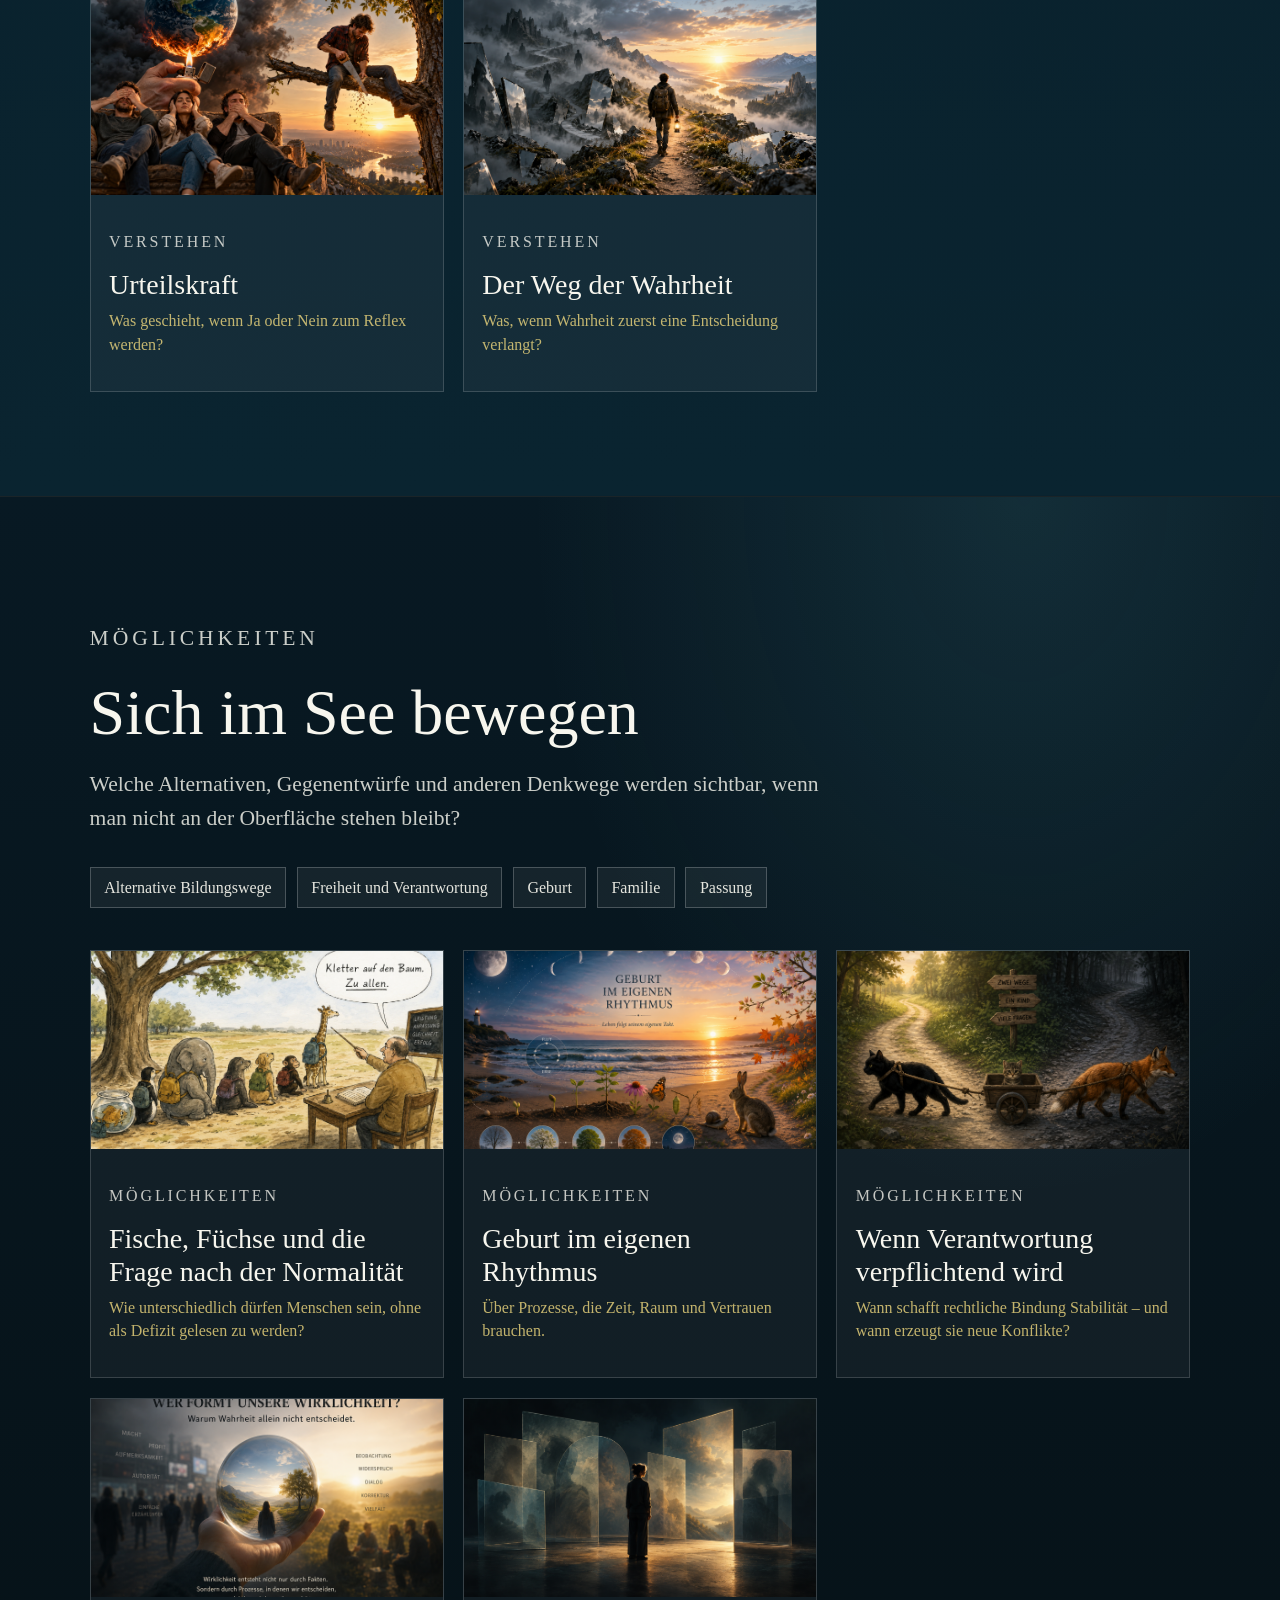
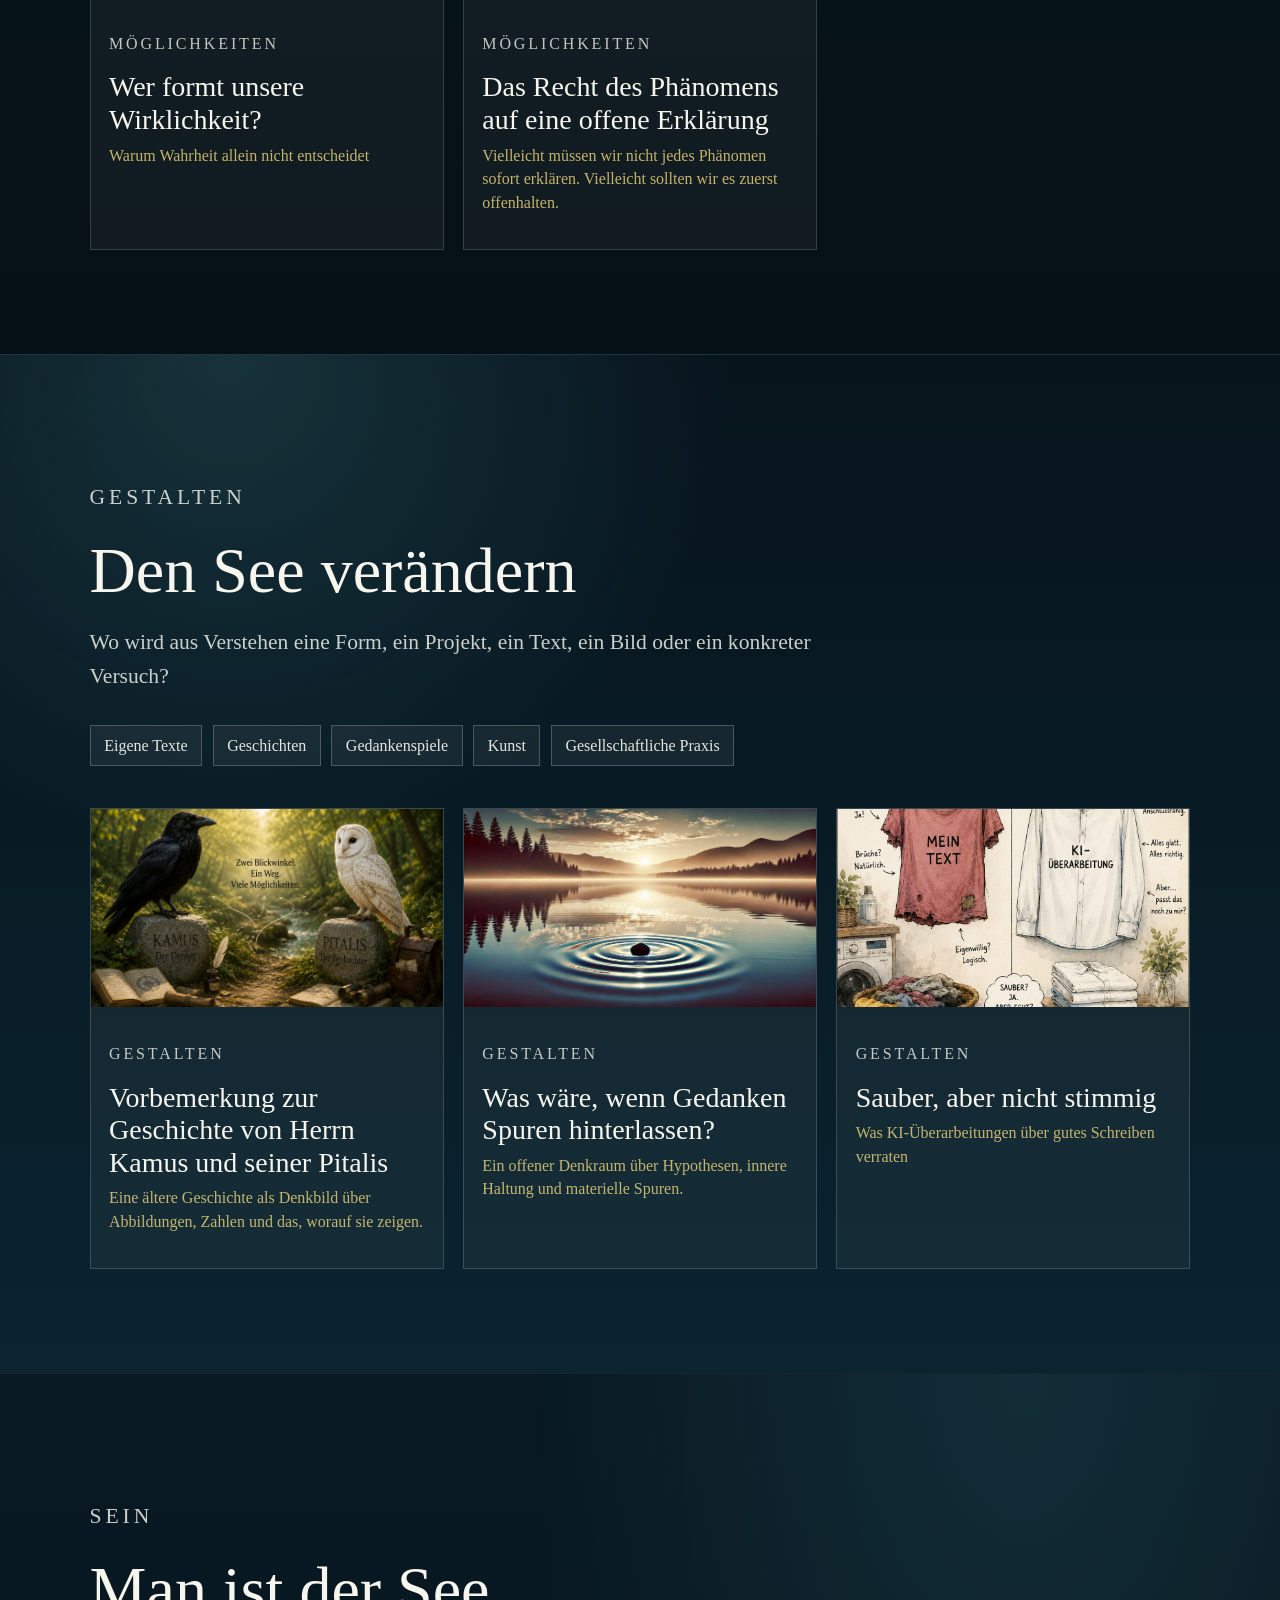
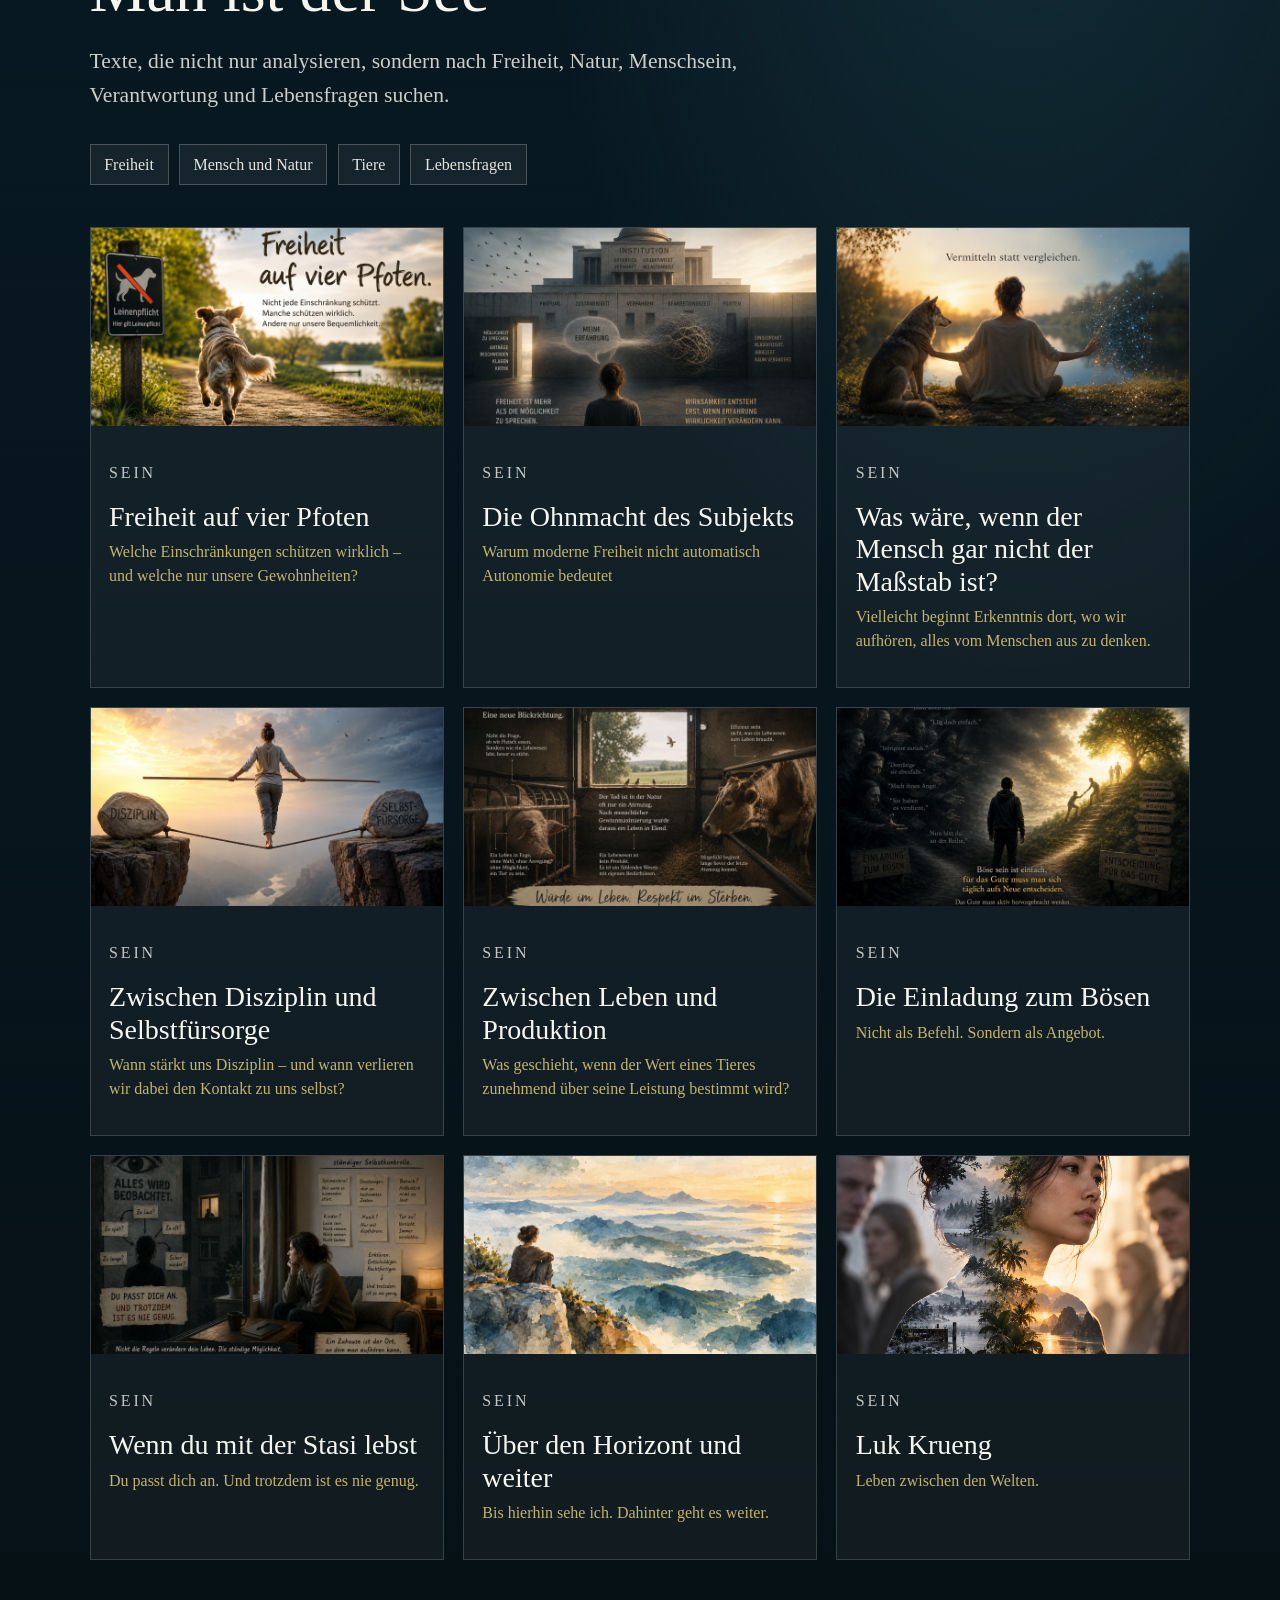
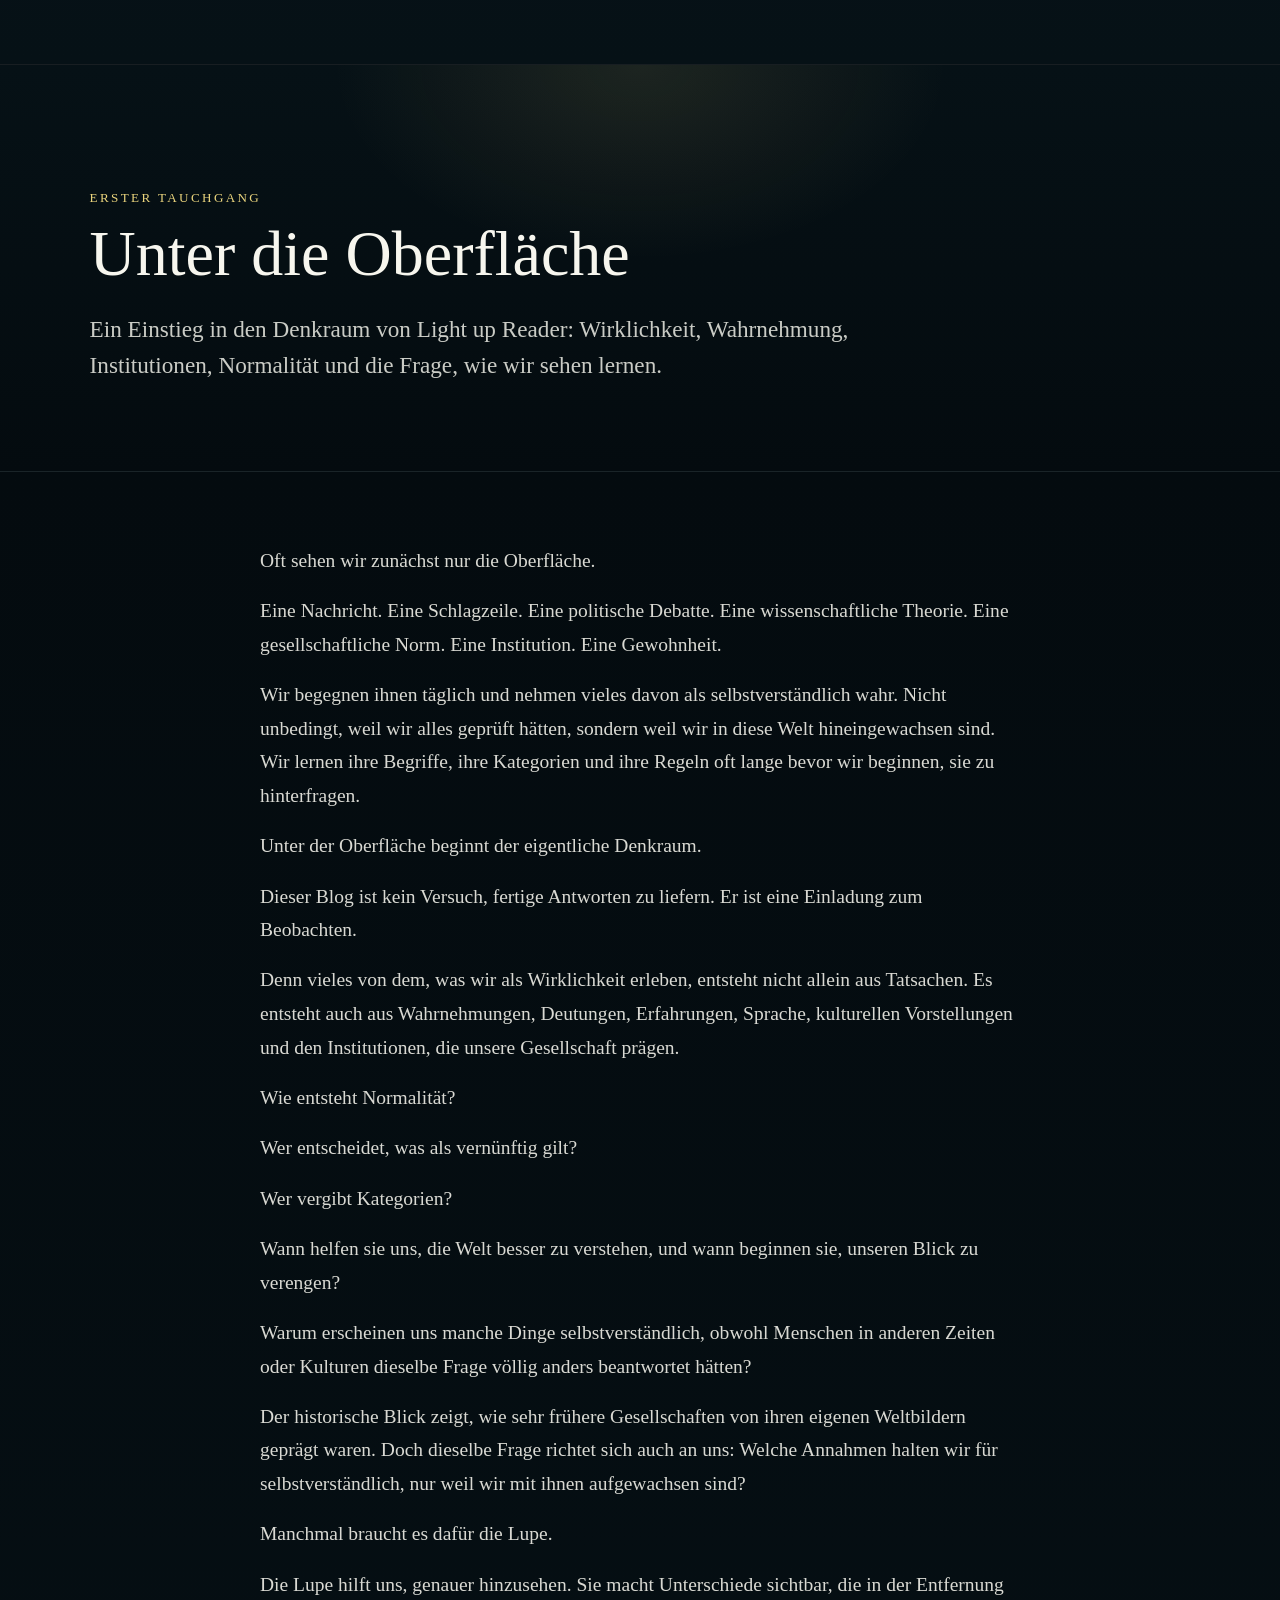
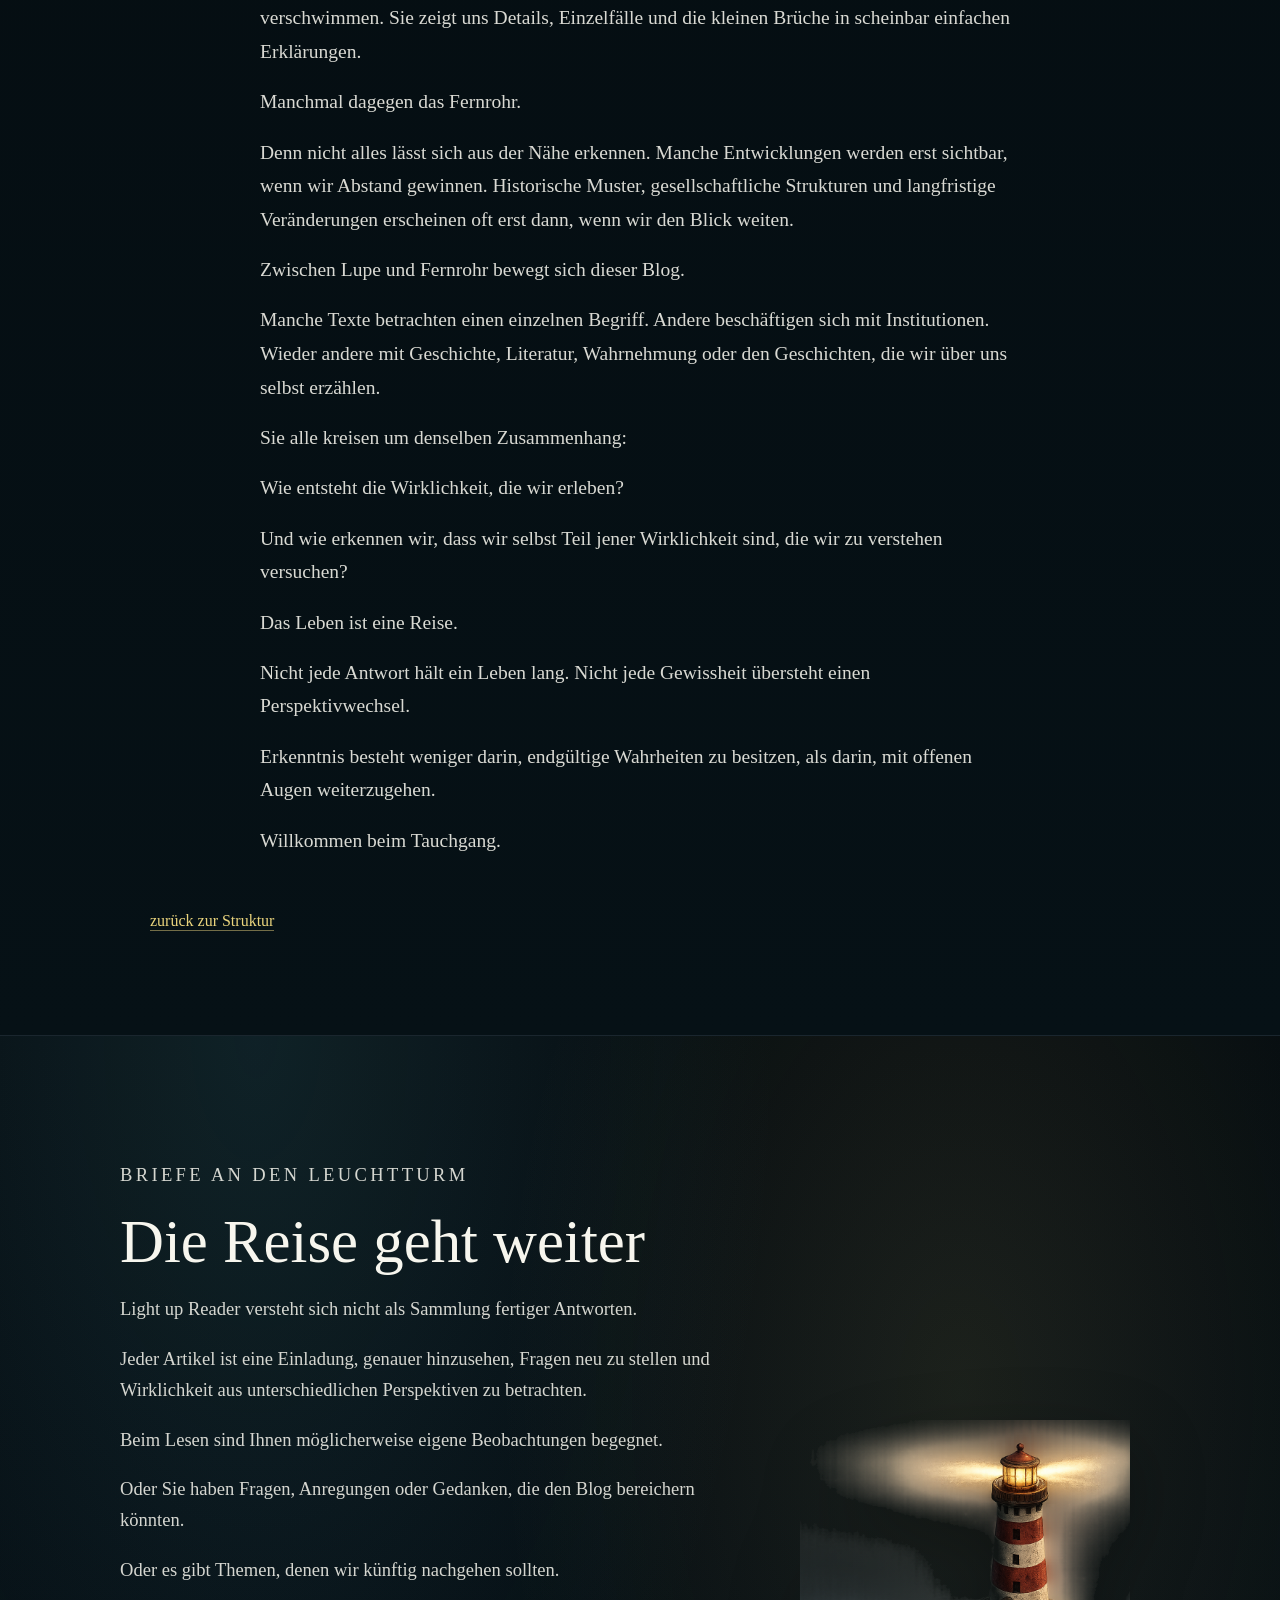
==== commit abc2e31d: "Update Beobachten" ====
--- a/index.html
+++ b/index.html
@@ -175,6 +175,15 @@
 <p>Was zeigt sich an der Oberfläche? Welche Ereignisse, Erfahrungen und Widersprüche fallen auf?</p>
 <div class="tag-grid"><span>Wirklichkeit und Wahrnehmung</span><span>Medien</span><span>Kategorien</span><span>Gesellschaft</span><span>Kindheit in der Moderne</span></div>
 <div class="article-grid"><article class="article-card">
+<a class="article-card-link" href="beobachten.html#wenn-das-system-den-kanarienvogel-behandelt">
+<div class="article-card-image"><img alt="Ein gelber Kanarienvogel sitzt in einem Käfig neben einer Grubenlampe; im Hintergrund arbeiten Bergleute in einem dunklen Kohleschacht." src="assets/Kanarienvogel.png"/></div>
+<div class="article-card-body">
+<p class="eyebrow">Beobachten</p>
+<h3>Wenn das System den Kanarienvogel behandelt</h3>
+</div>
+</a>
+</article>
+<article class="article-card">
 <a class="article-card-link" href="beobachten.html#die-welt-zwischen-den-bildern">
 <div class="article-card-image"><img alt="Akira betrachtet ein unvollständiges Puzzle einer Bergsee-Landschaft" src="assets/welt-zwischen-bildern.png"/></div>
 <div class="article-card-body">
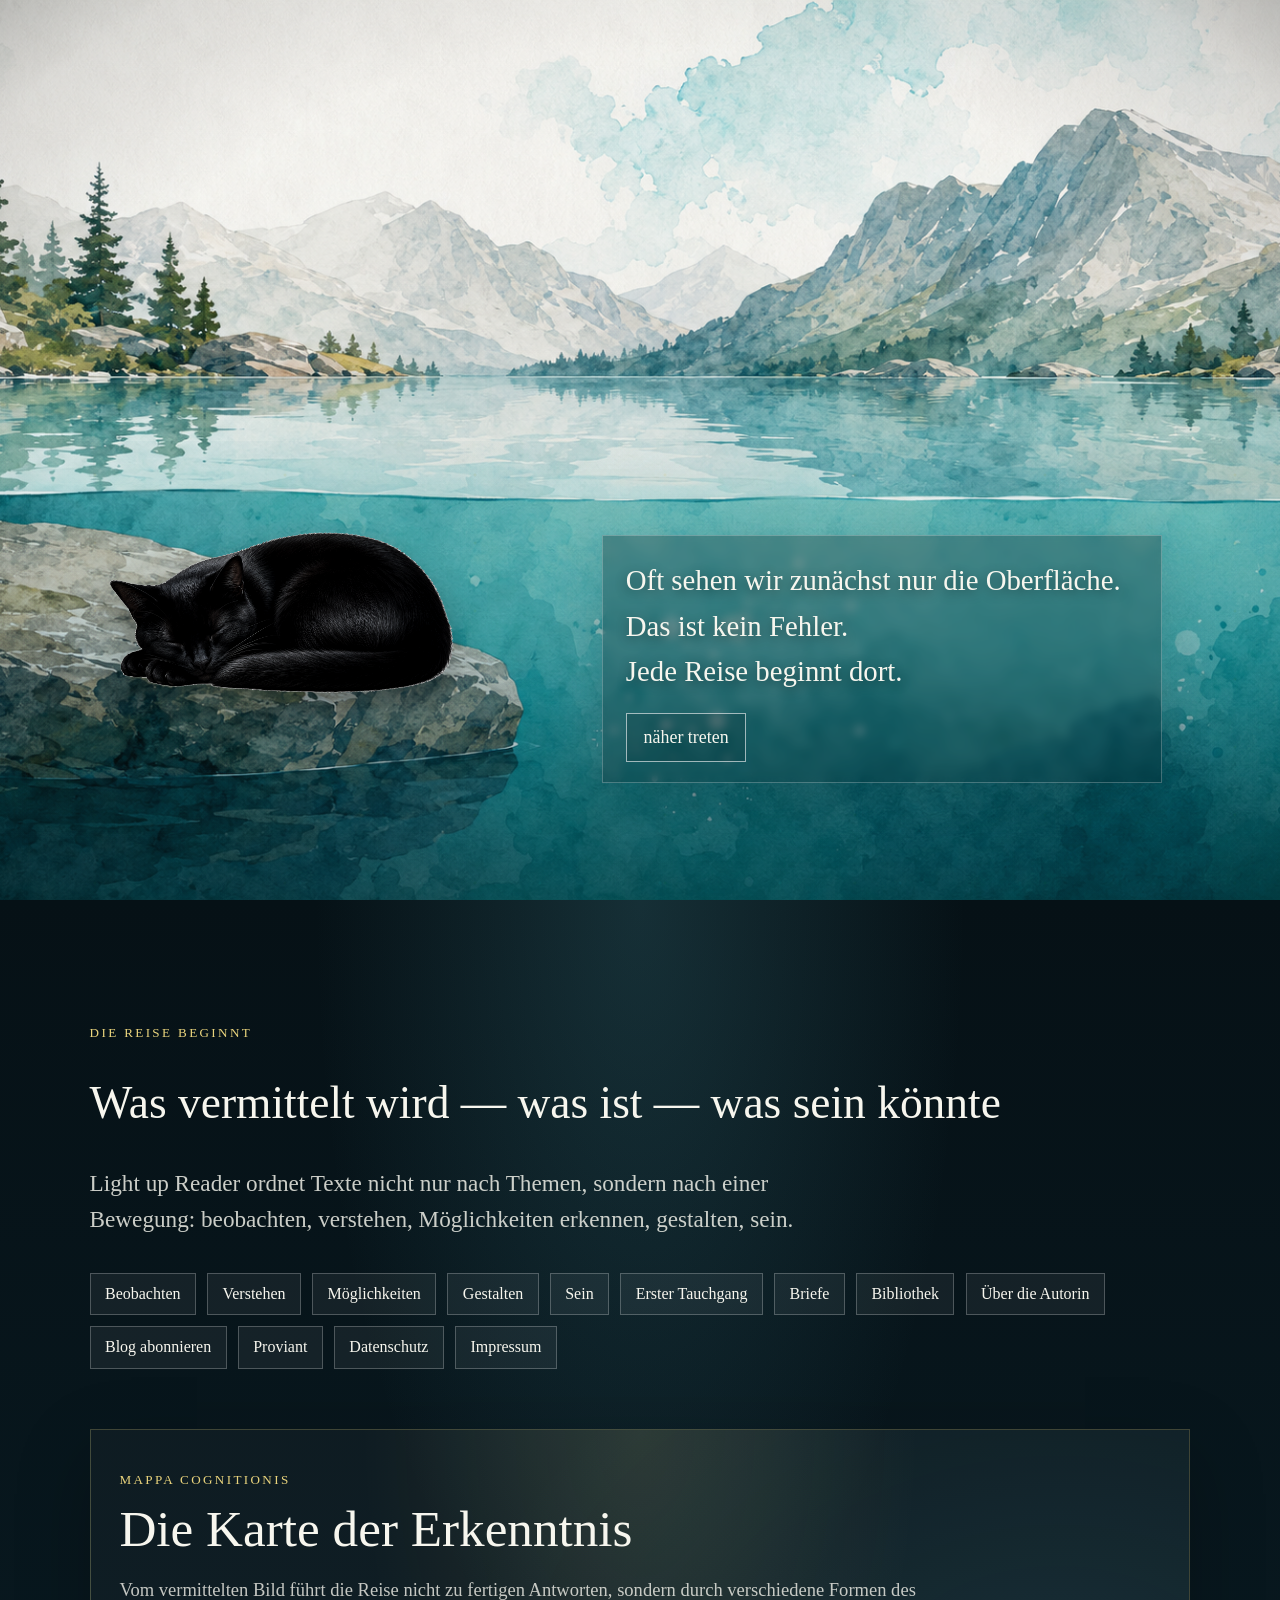
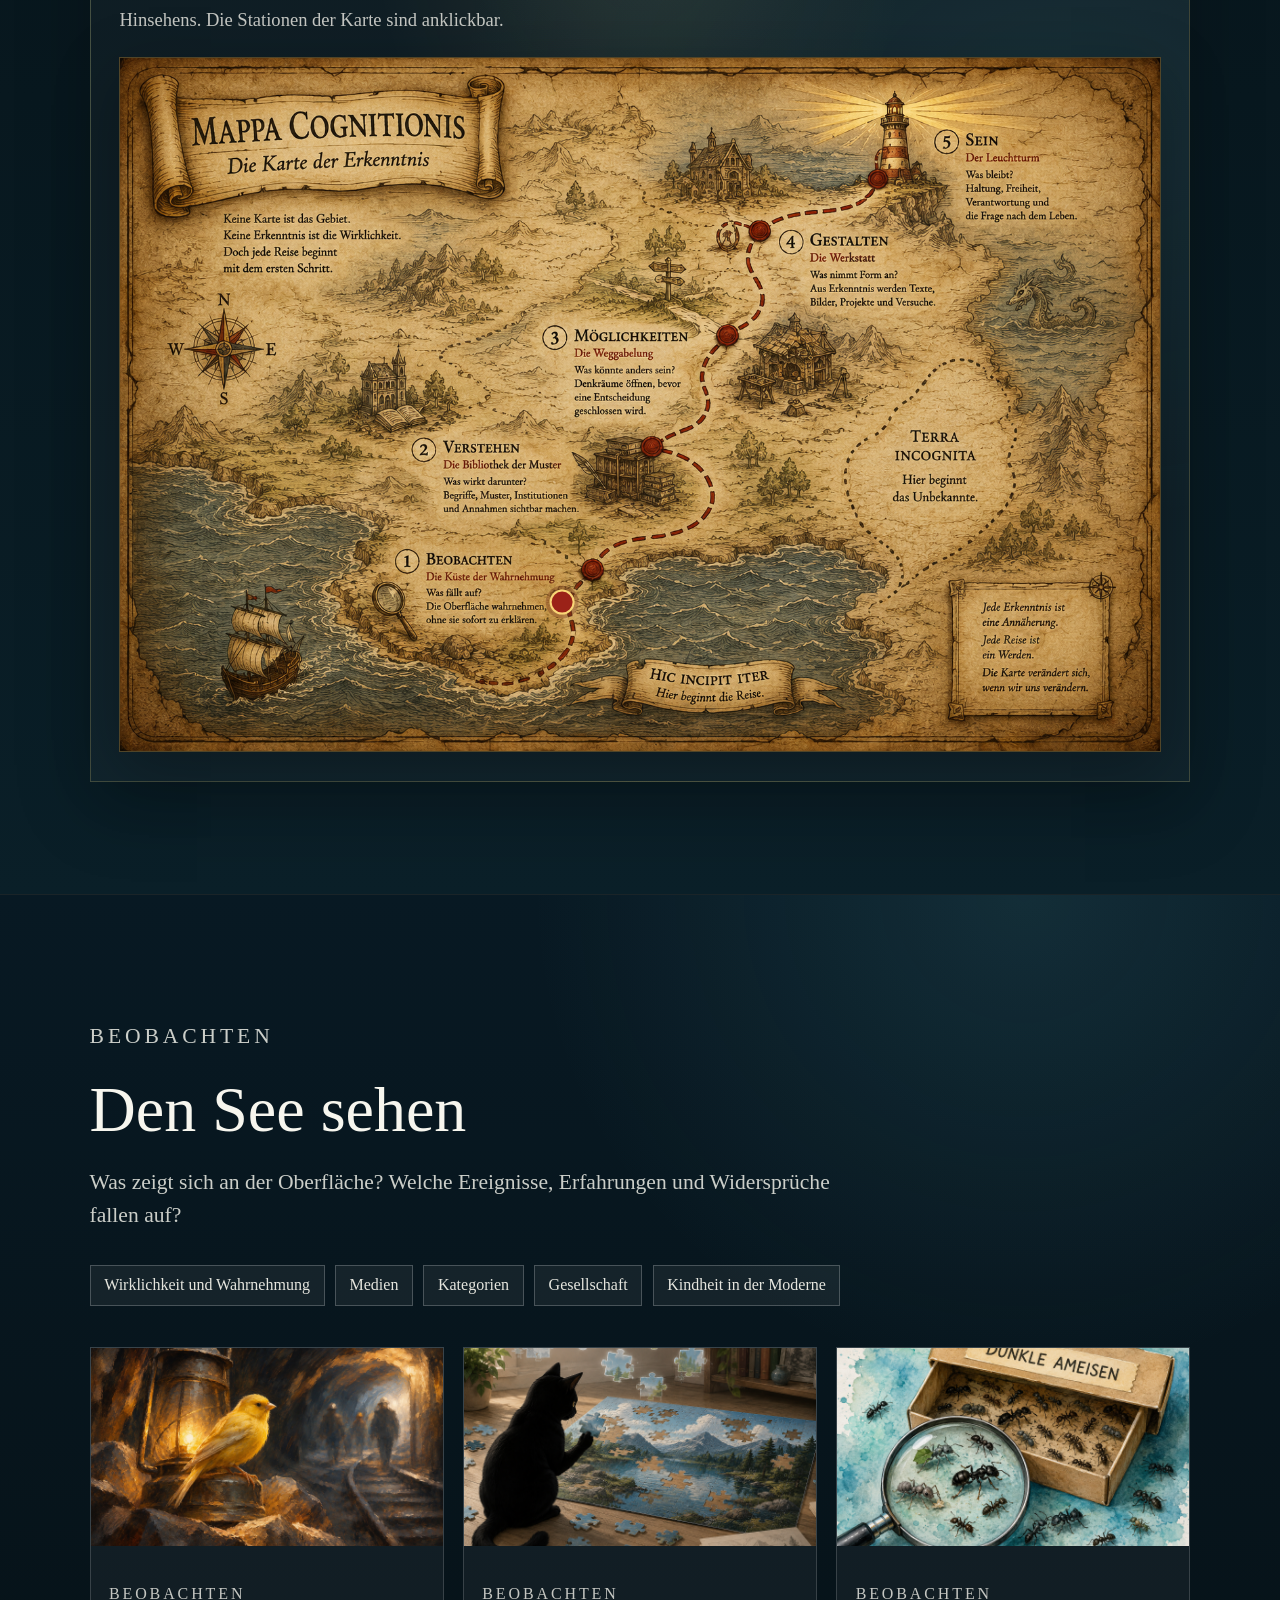
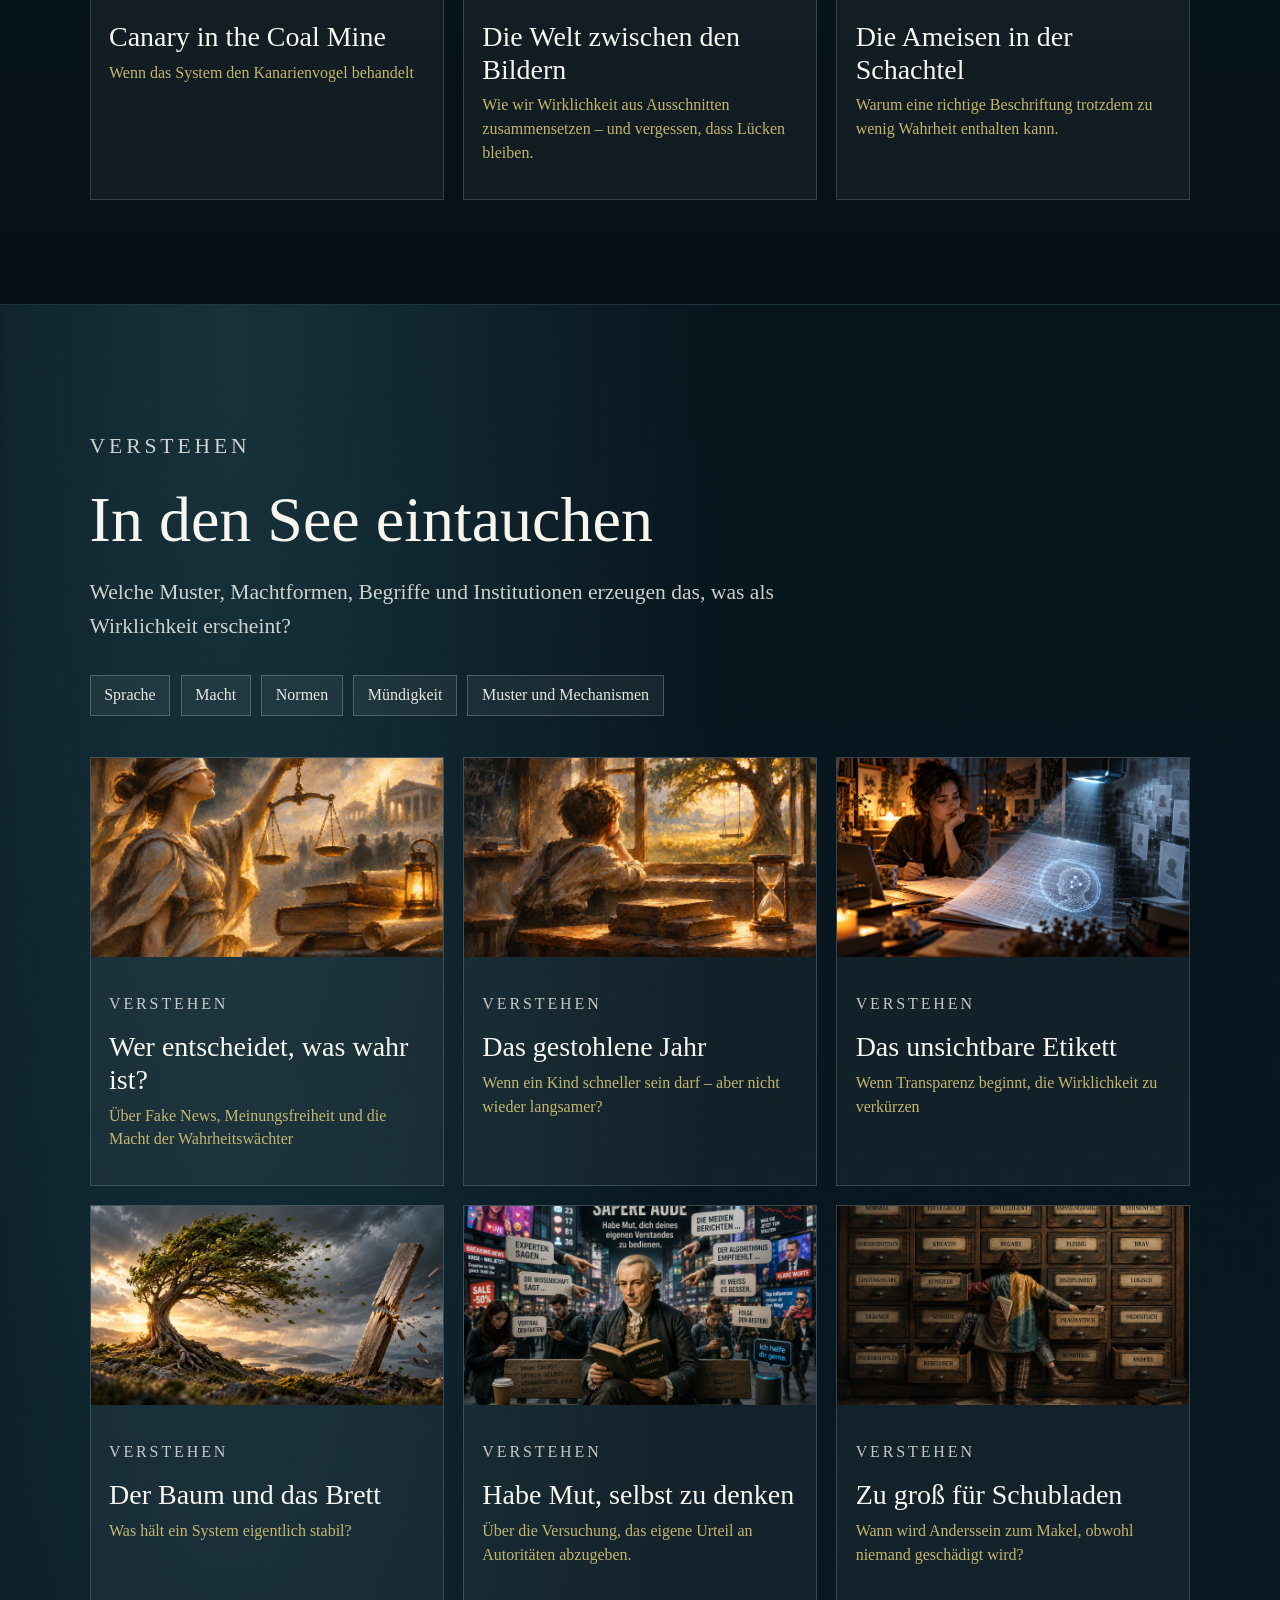
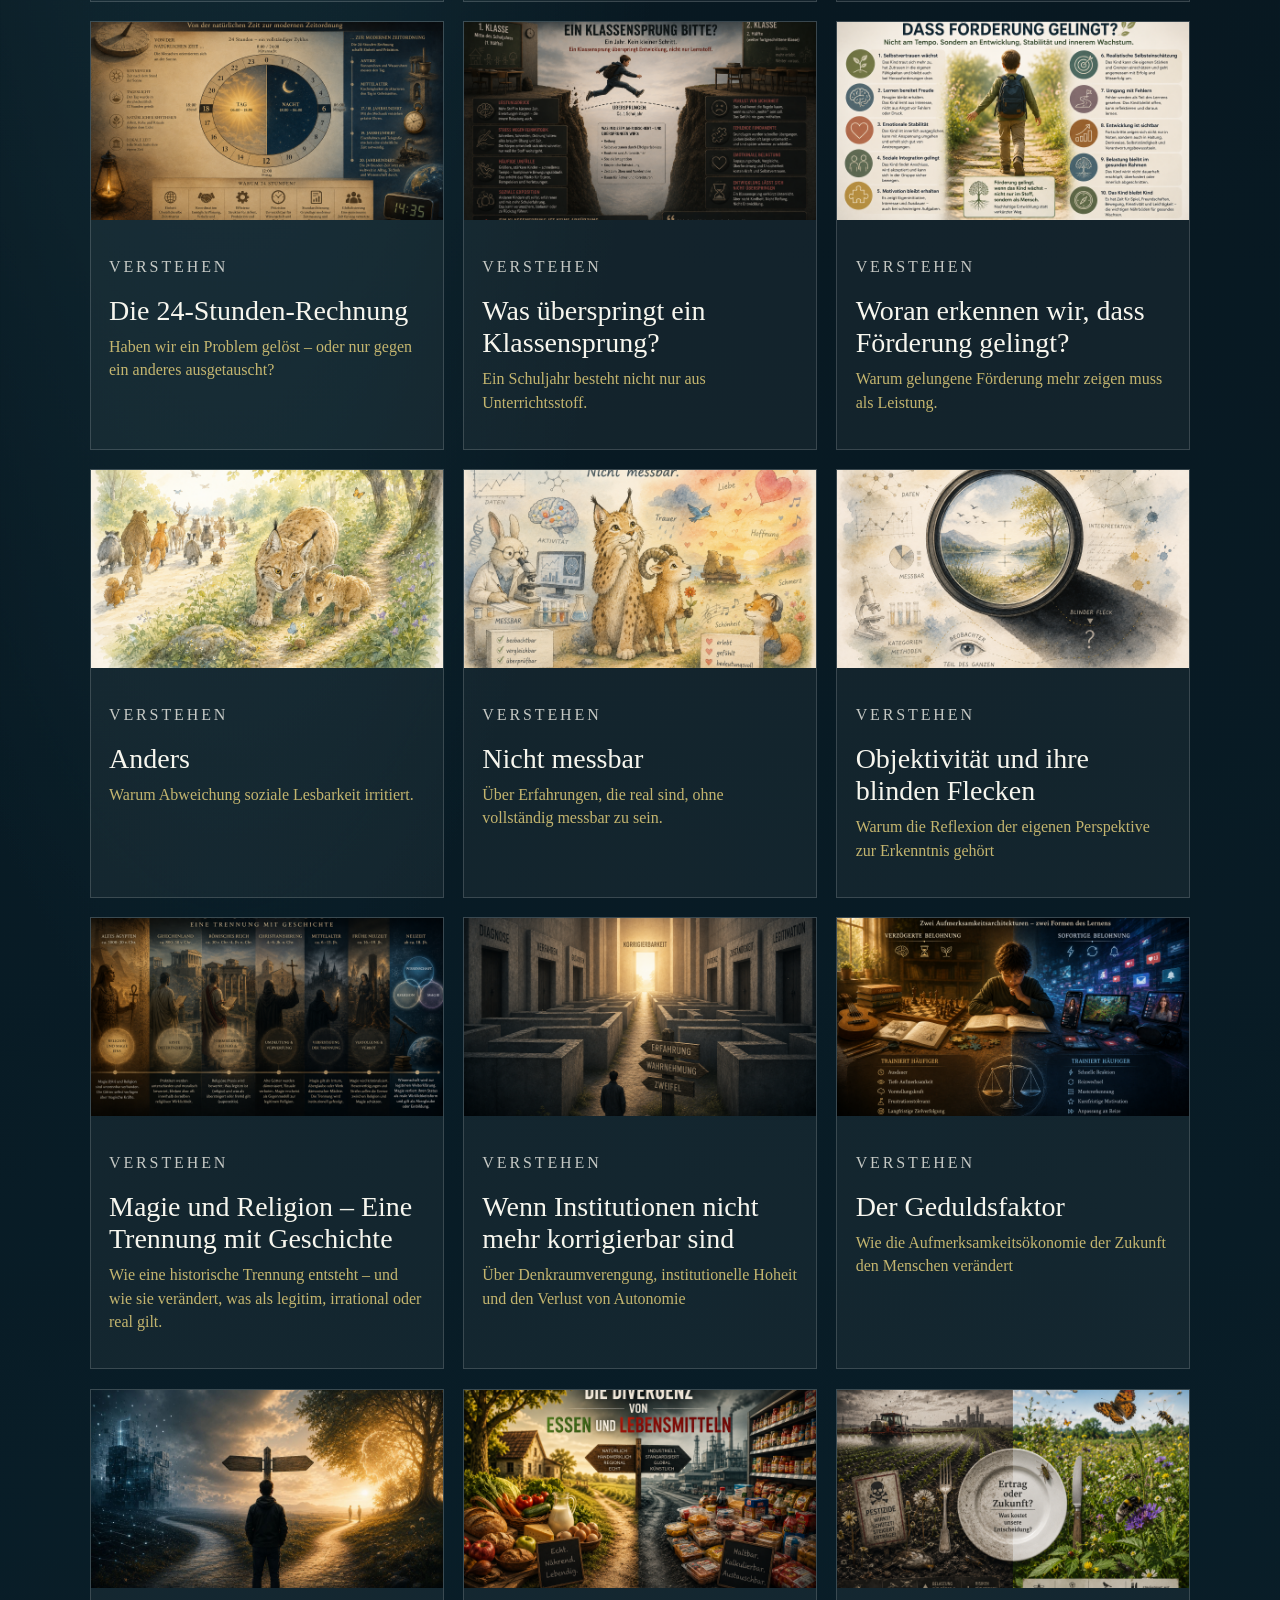
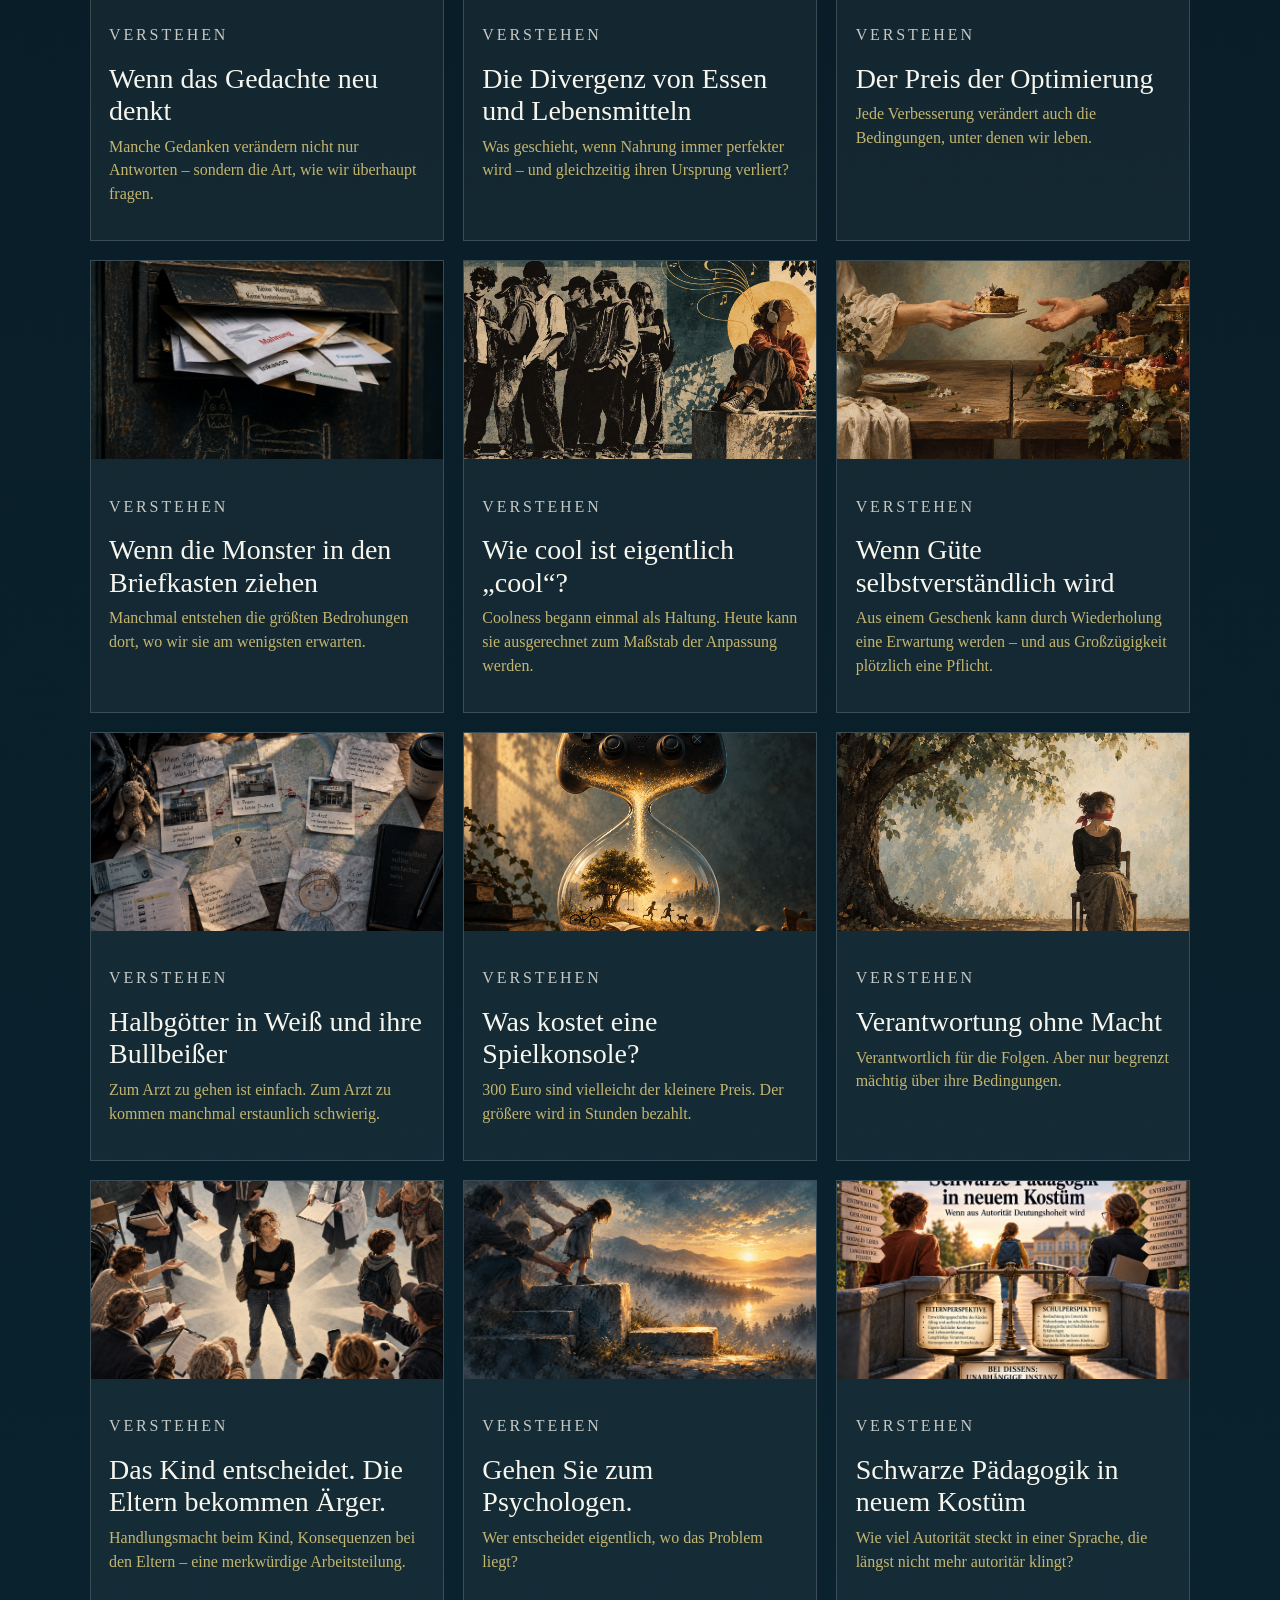
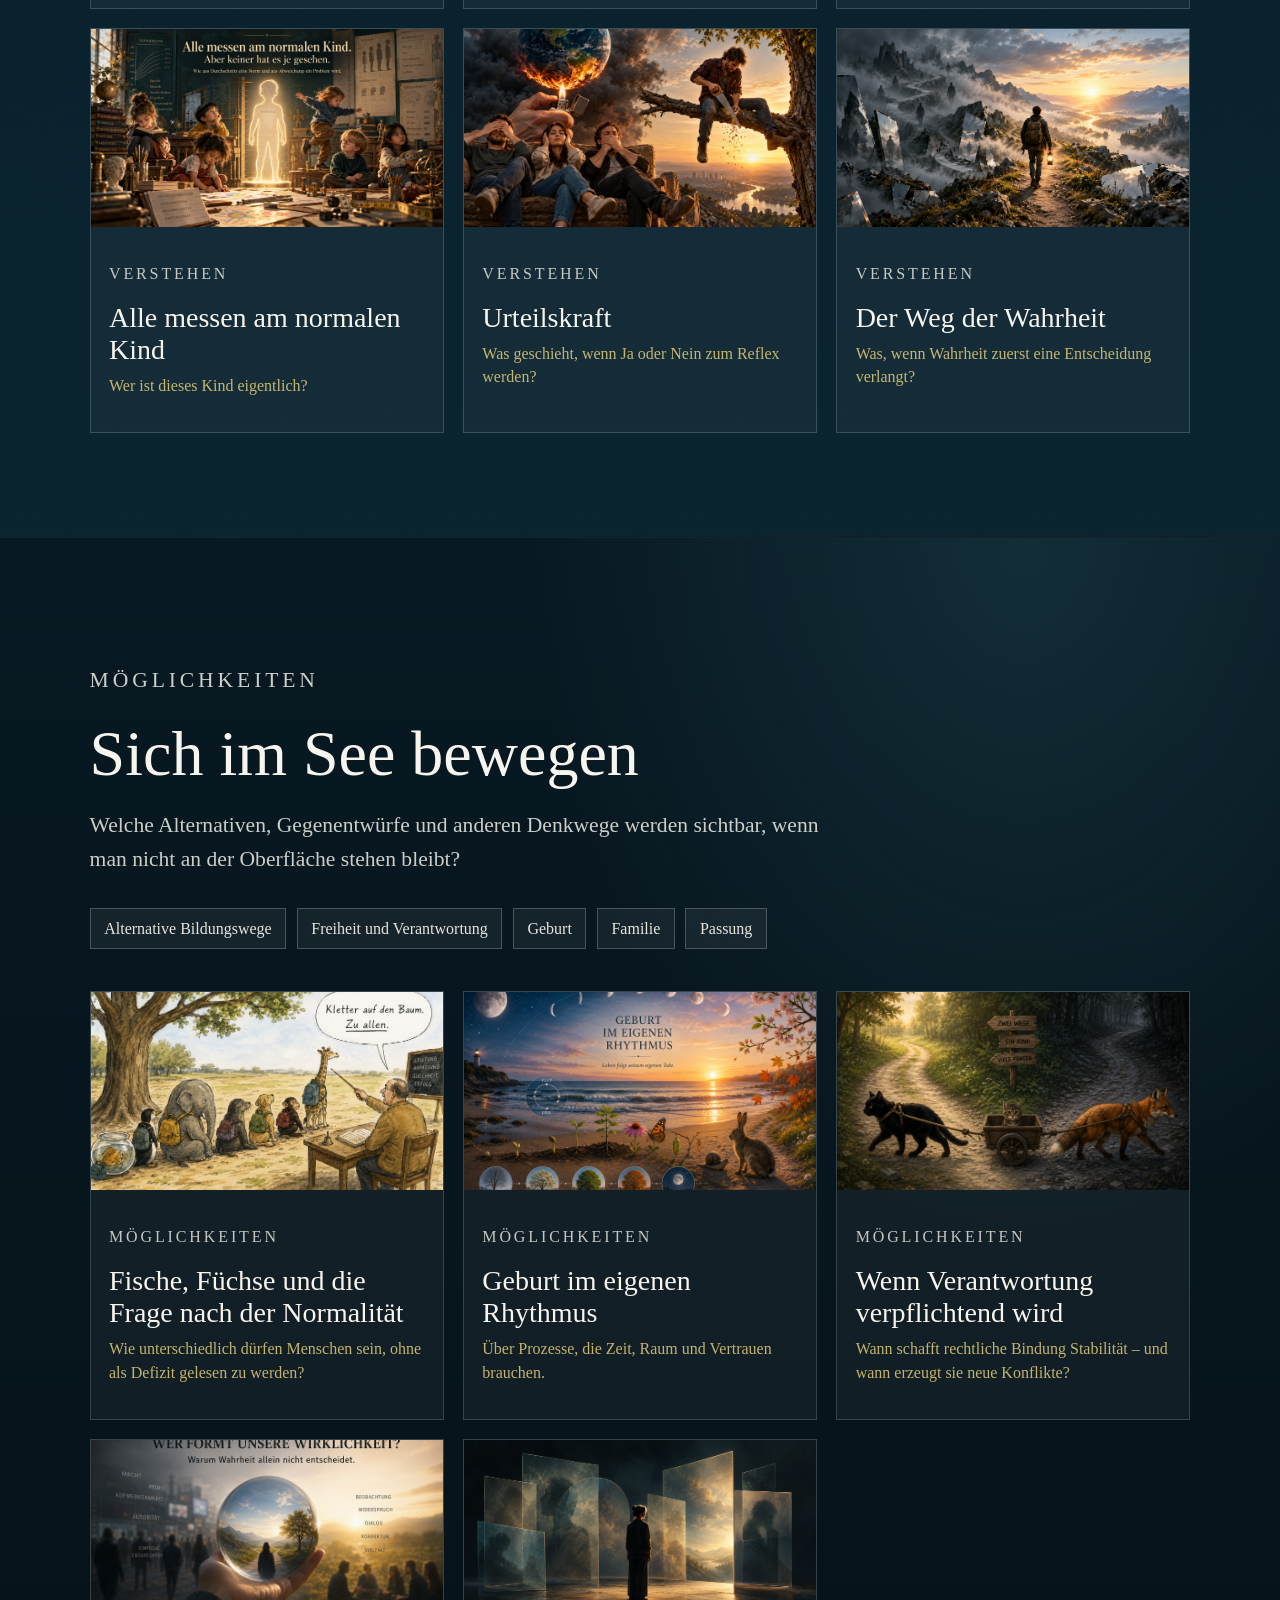
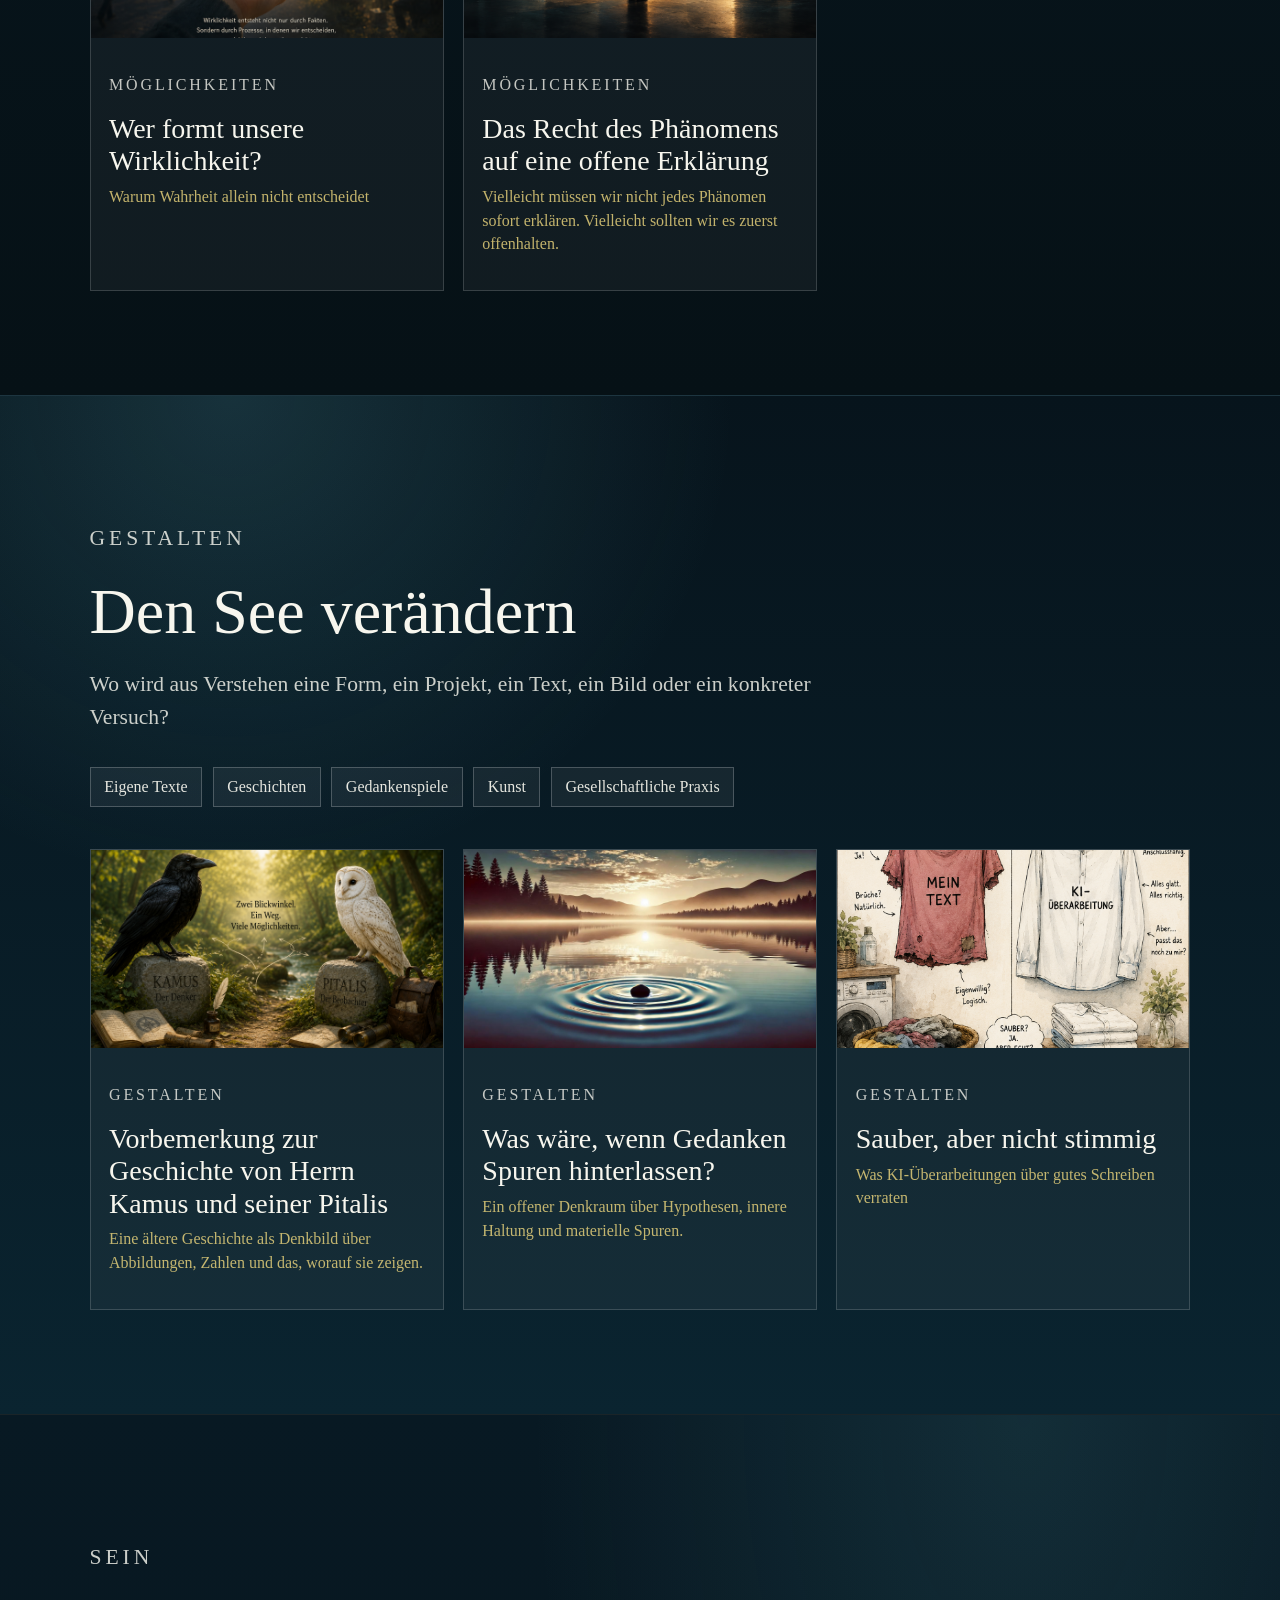
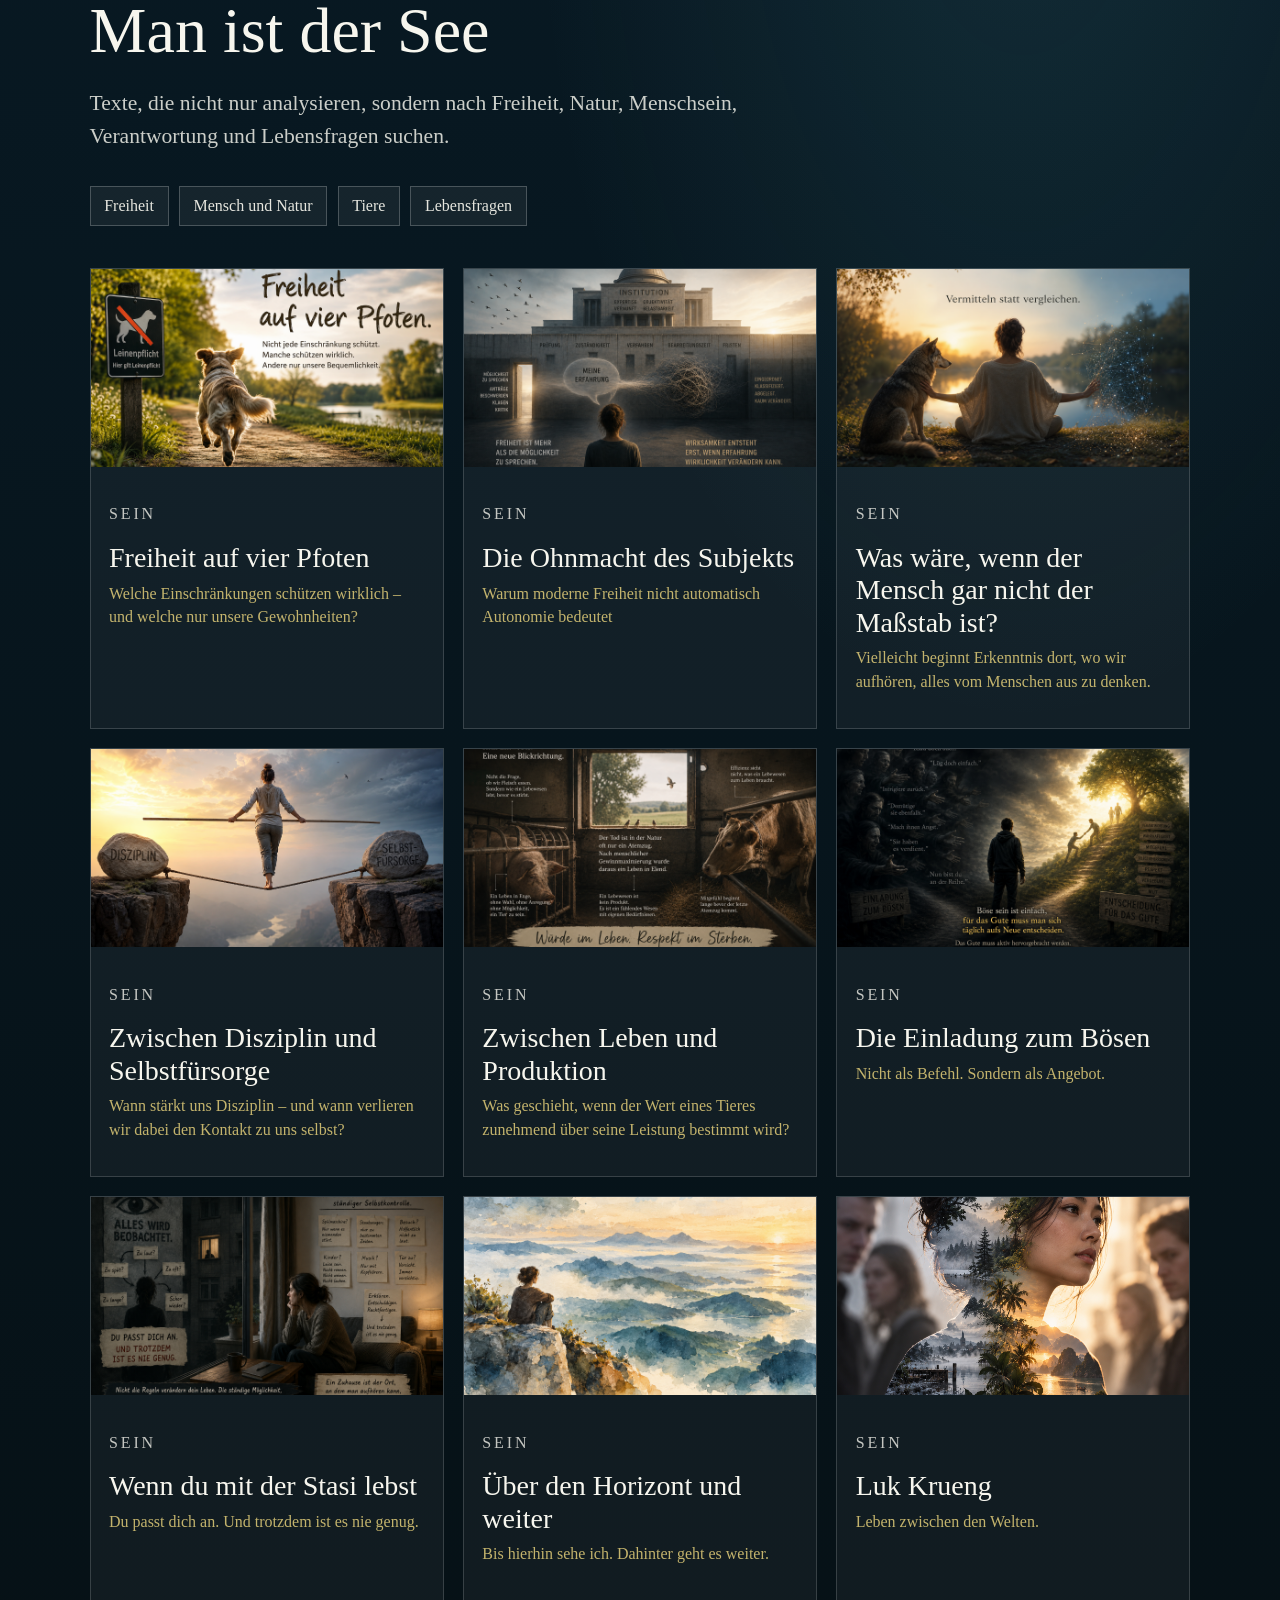
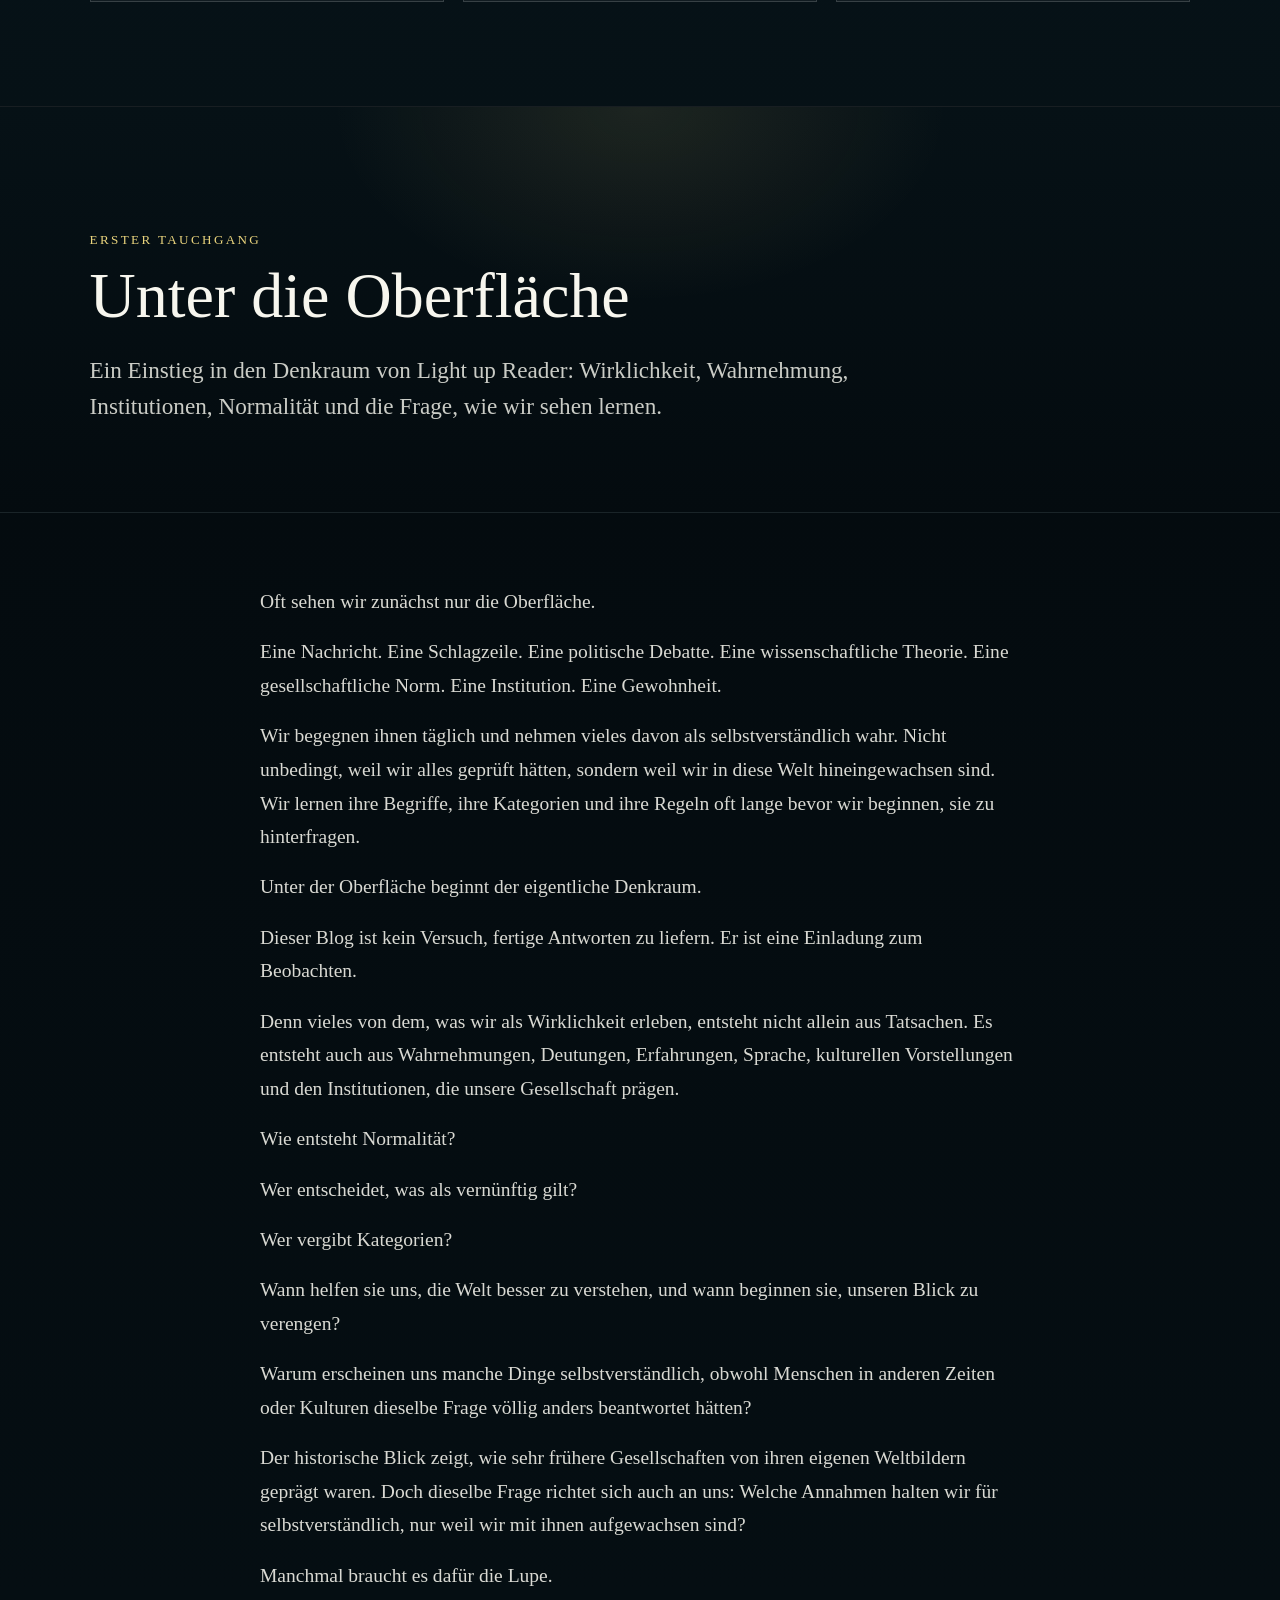
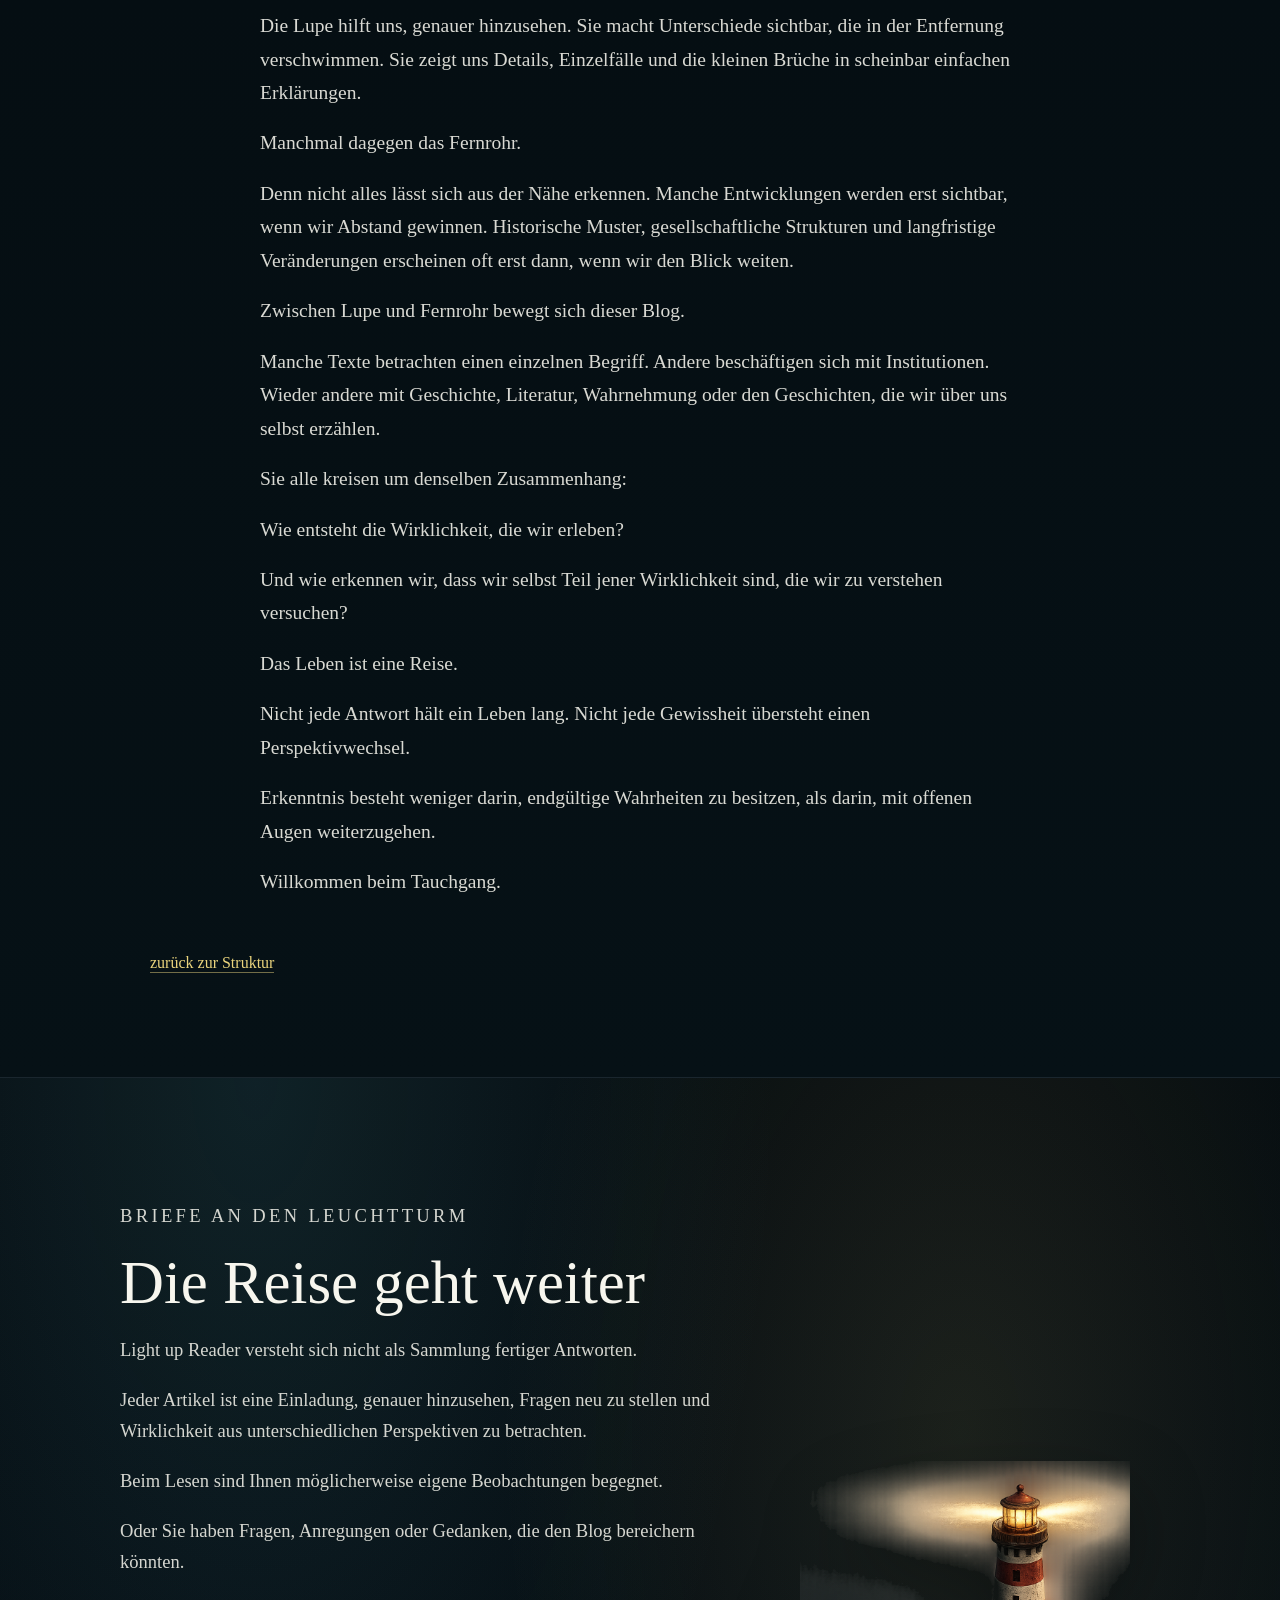
==== commit 61a7a1b3: "Update Seite" ====
--- a/index.html
+++ b/index.html
@@ -176,10 +176,11 @@
 <div class="tag-grid"><span>Wirklichkeit und Wahrnehmung</span><span>Medien</span><span>Kategorien</span><span>Gesellschaft</span><span>Kindheit in der Moderne</span></div>
 <div class="article-grid"><article class="article-card">
 <a class="article-card-link" href="beobachten.html#wenn-das-system-den-kanarienvogel-behandelt">
-<div class="article-card-image"><img alt="Ein gelber Kanarienvogel sitzt in einem Käfig neben einer Grubenlampe; im Hintergrund arbeiten Bergleute in einem dunklen Kohleschacht." src="assets/Kanarienvogel.png"/></div>
+<div class="article-card-image"><img alt="Ölgemälde: Ein gelber Kanarienvogel sitzt neben einer Grubenlampe; im Hintergrund stehen Bergleute im dunklen Kohleschacht." src="assets/canary-in-the-coal-mine.png"/></div>
 <div class="article-card-body">
 <p class="eyebrow">Beobachten</p>
-<h3>Wenn das System den Kanarienvogel behandelt</h3>
+<h3>Canary in the Coal Mine</h3>
+<p class="card-subtitle">Wenn das System den Kanarienvogel behandelt</p>
 </div>
 </a>
 </article>
@@ -212,8 +213,18 @@
 <p>Welche Muster, Machtformen, Begriffe und Institutionen erzeugen das, was als Wirklichkeit erscheint?</p>
 <div class="tag-grid"><span>Sprache</span><span>Macht</span><span>Normen</span><span>Mündigkeit</span><span>Muster und Mechanismen</span></div>
 <div class="article-grid"><article class="article-card">
+<a class="article-card-link" href="verstehen.html#wer-entscheidet-was-wahr-ist">
+<div class="article-card-image"><img alt="Ölgemälde: Justitia hält eine Waage neben Büchern; im Hintergrund versammeln sich Menschen auf einem öffentlichen Forum." src="assets/wer-entscheidet-was-wahr-ist.png"/></div>
+<div class="article-card-body">
+<p class="eyebrow">Verstehen</p>
+<h3>Wer entscheidet, was wahr ist?</h3>
+<p class="card-subtitle">Über Fake News, Meinungsfreiheit und die Macht der Wahrheitswächter</p>
+</div>
+</a>
+</article>
+<article class="article-card">
 <a class="article-card-link" href="verstehen.html#das-gestohlene-jahr">
-<div class="article-card-image"><img alt="Eine Reihe von Schulkindern steht nebeneinander; ein kleinerer Junge steht auf einem Hocker, um so groß zu erscheinen wie die anderen." src="assets/das-gestohlene-Jahr.png"/></div>
+<div class="article-card-image"><img alt="Ölgemälde: Ein Junge sitzt am Schulfenster neben einer Sanduhr und blickt auf eine Schaukel im Sonnenlicht." src="assets/das-gestohlene-jahr-neu.png"/></div>
 <div class="article-card-body">
 <p class="eyebrow">Verstehen</p>
 <h3>Das gestohlene Jahr</h3>
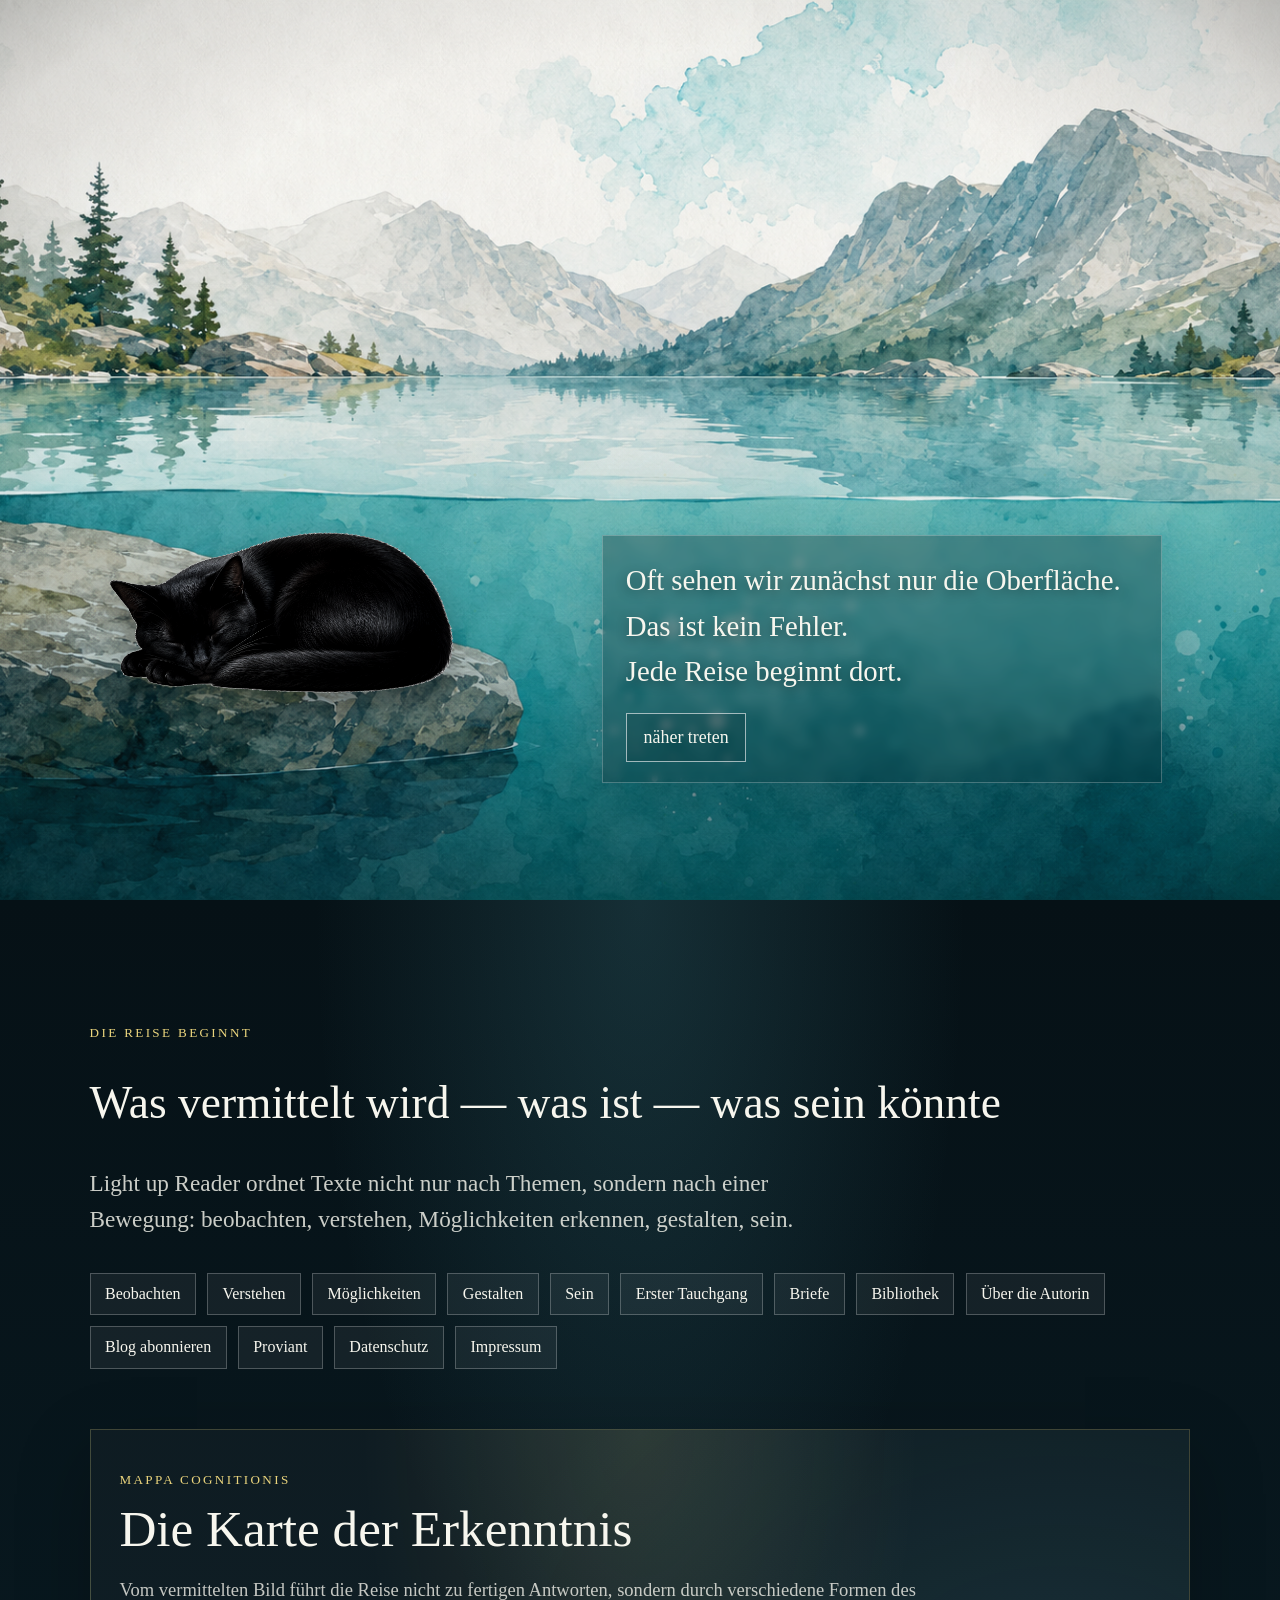
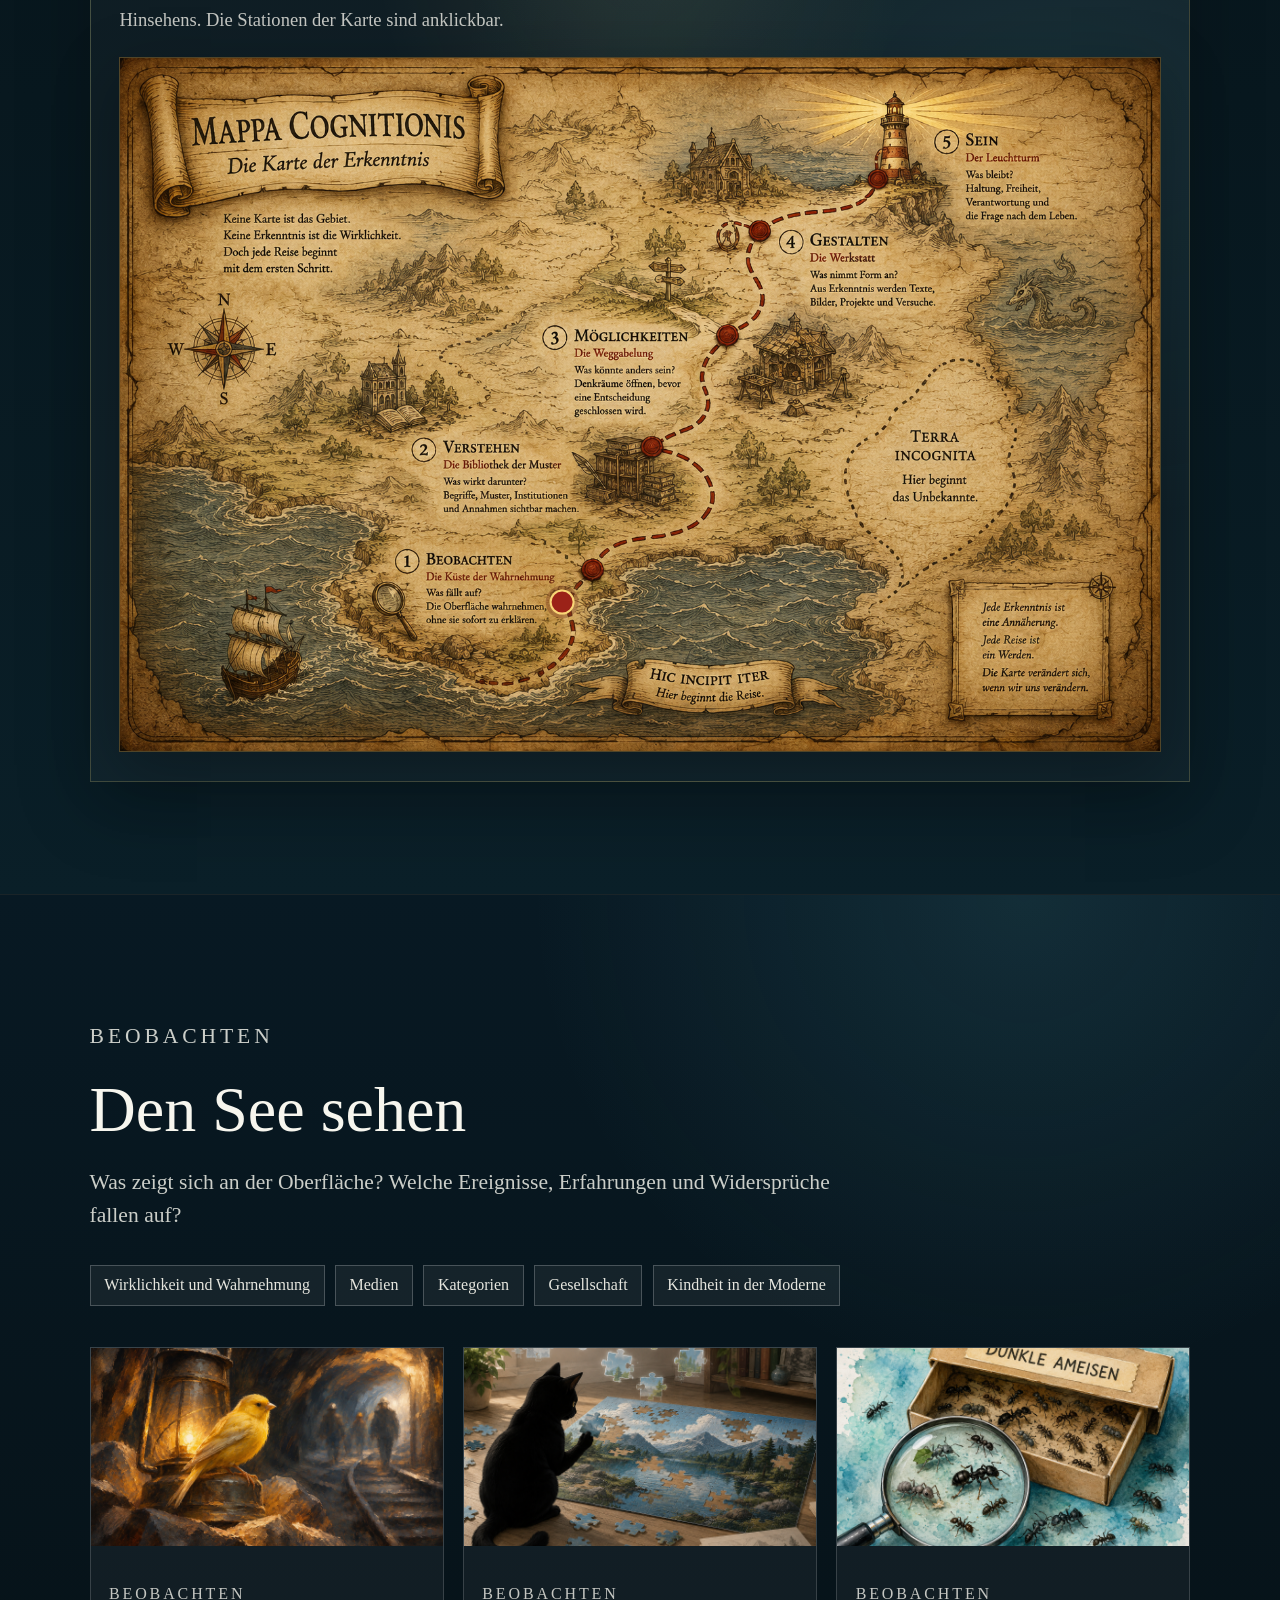
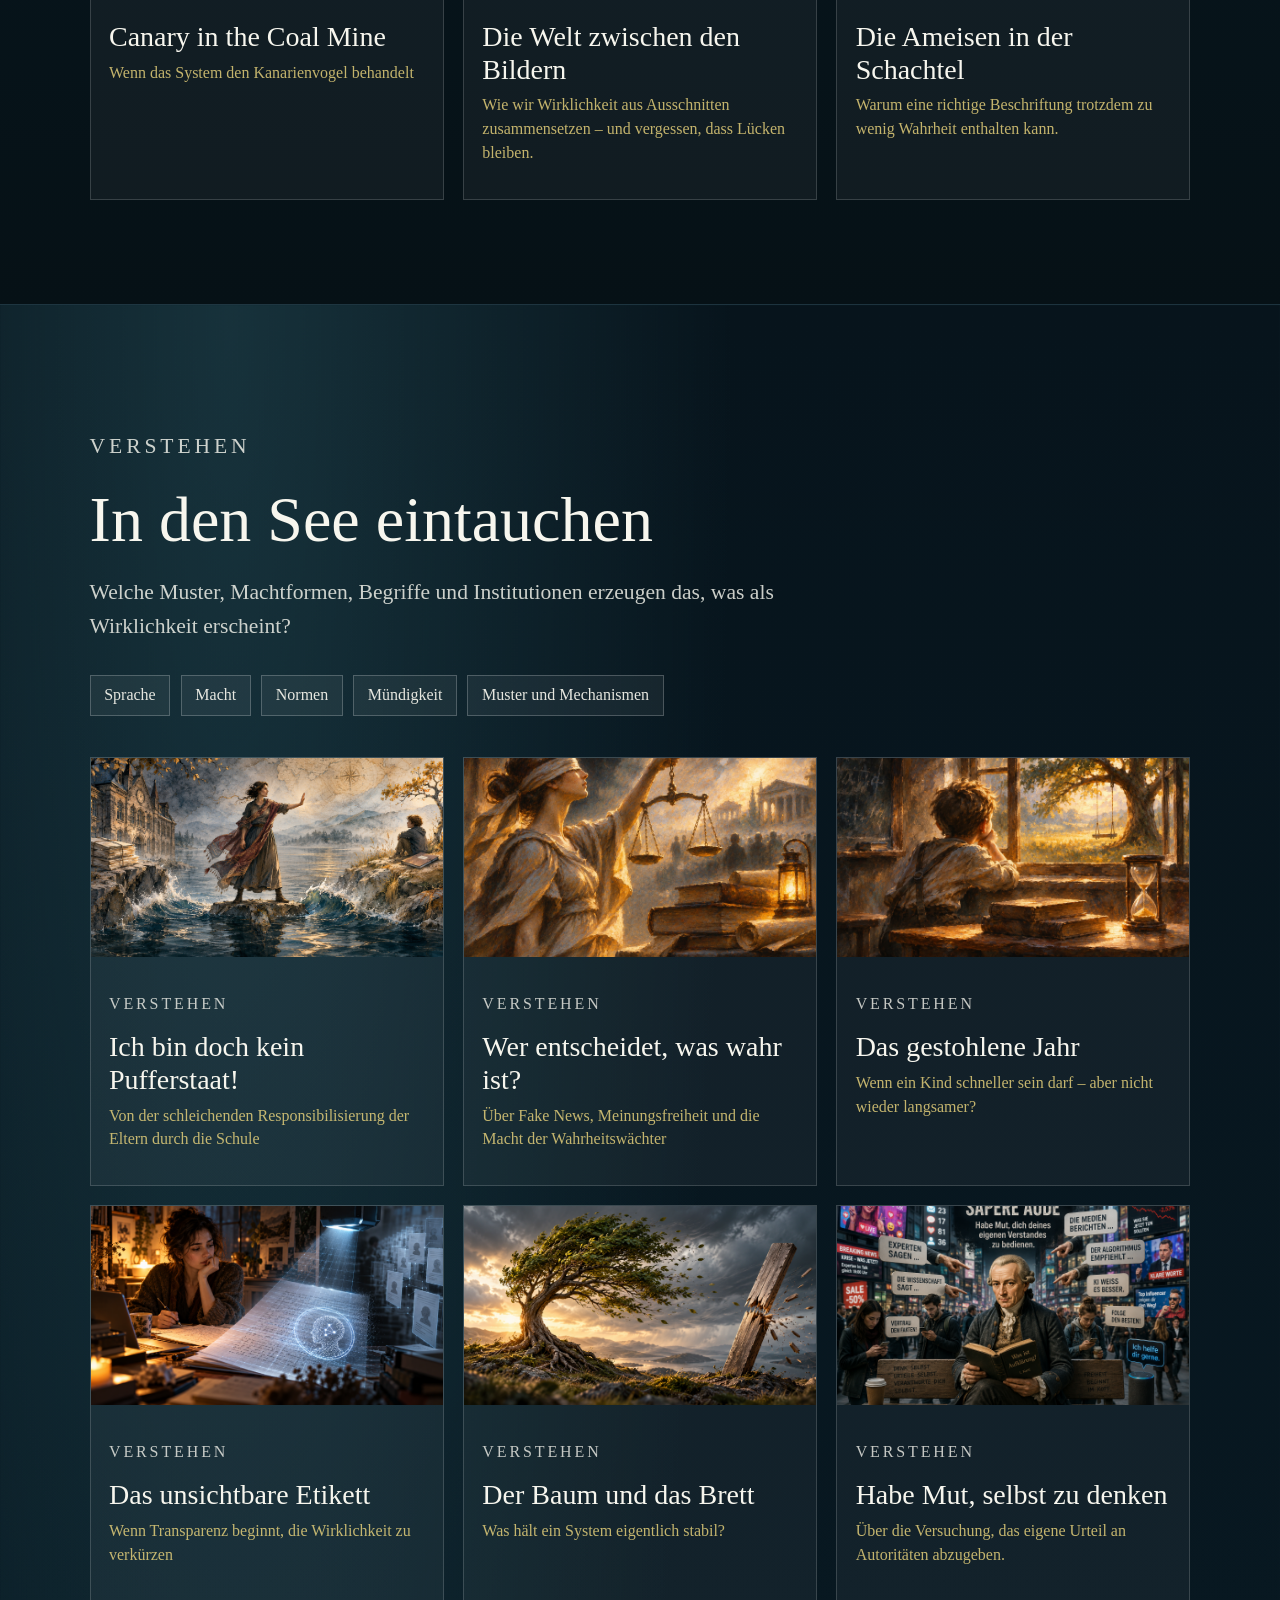
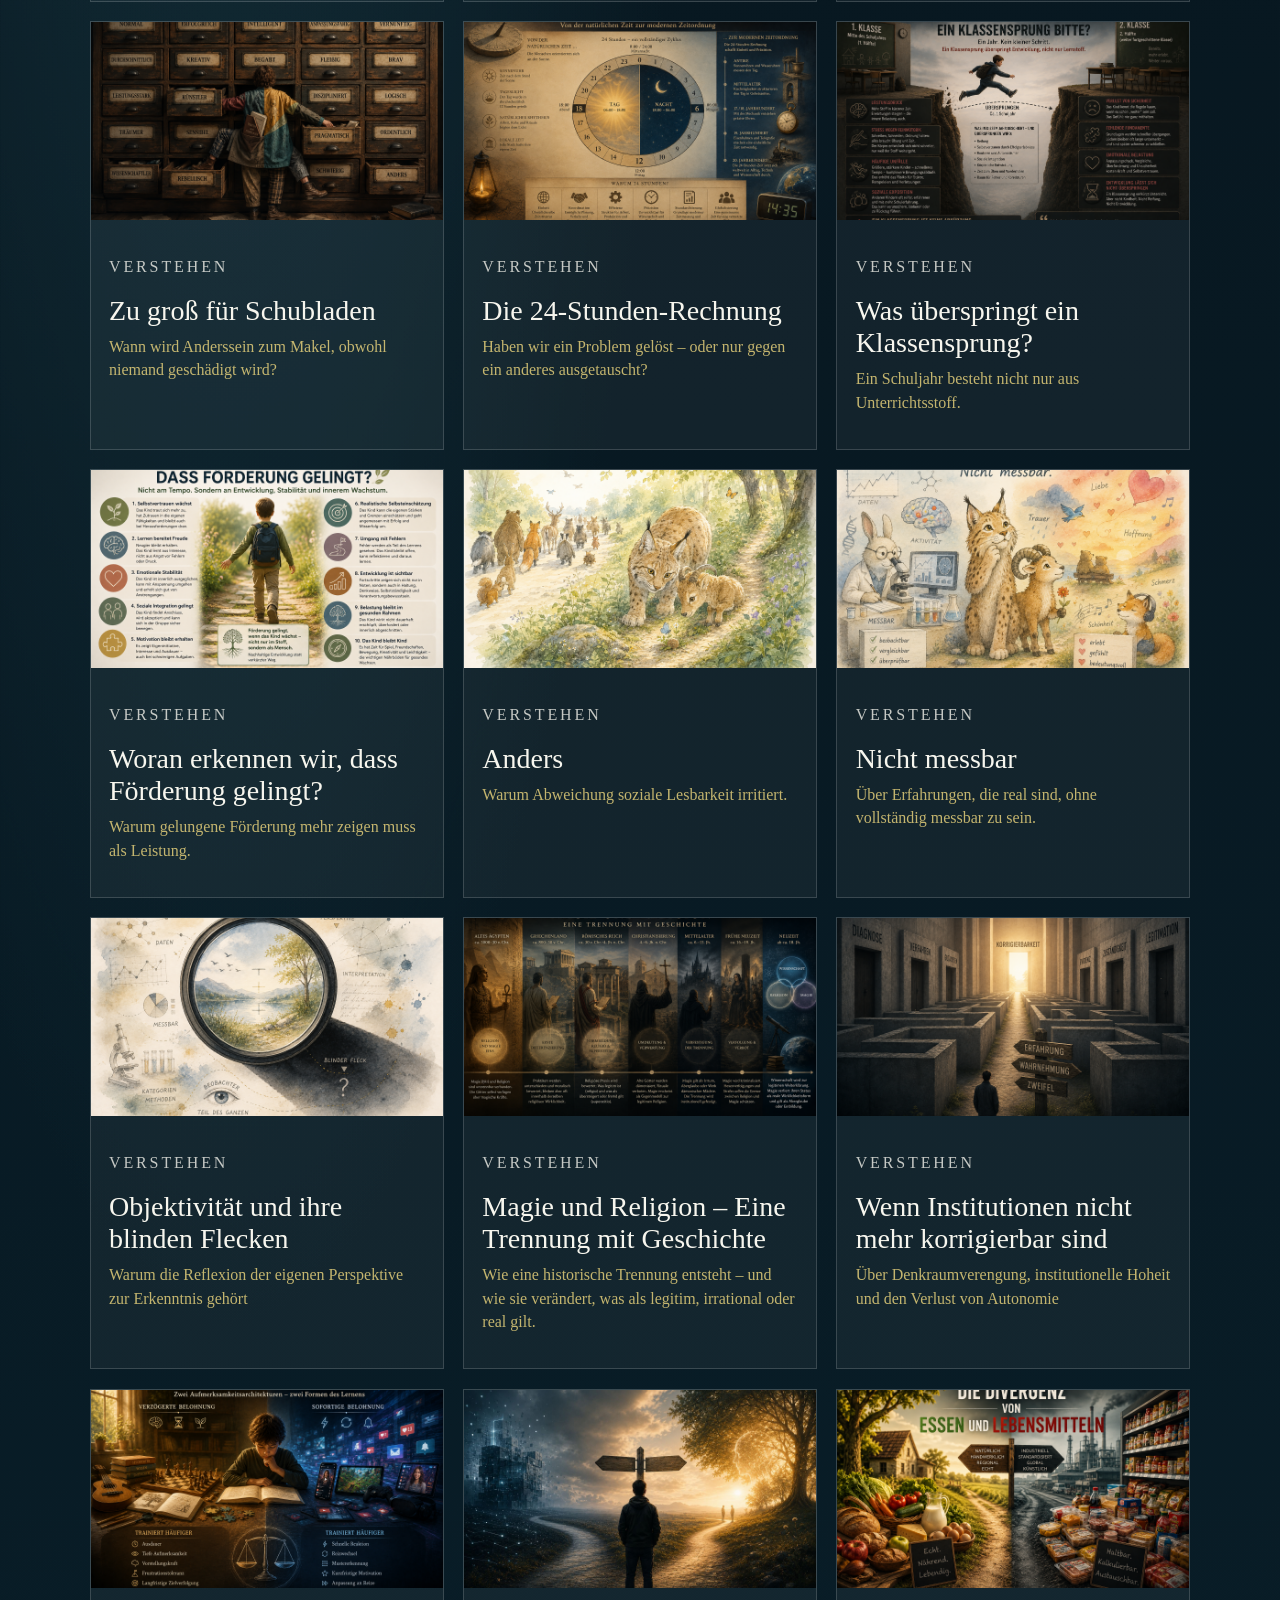
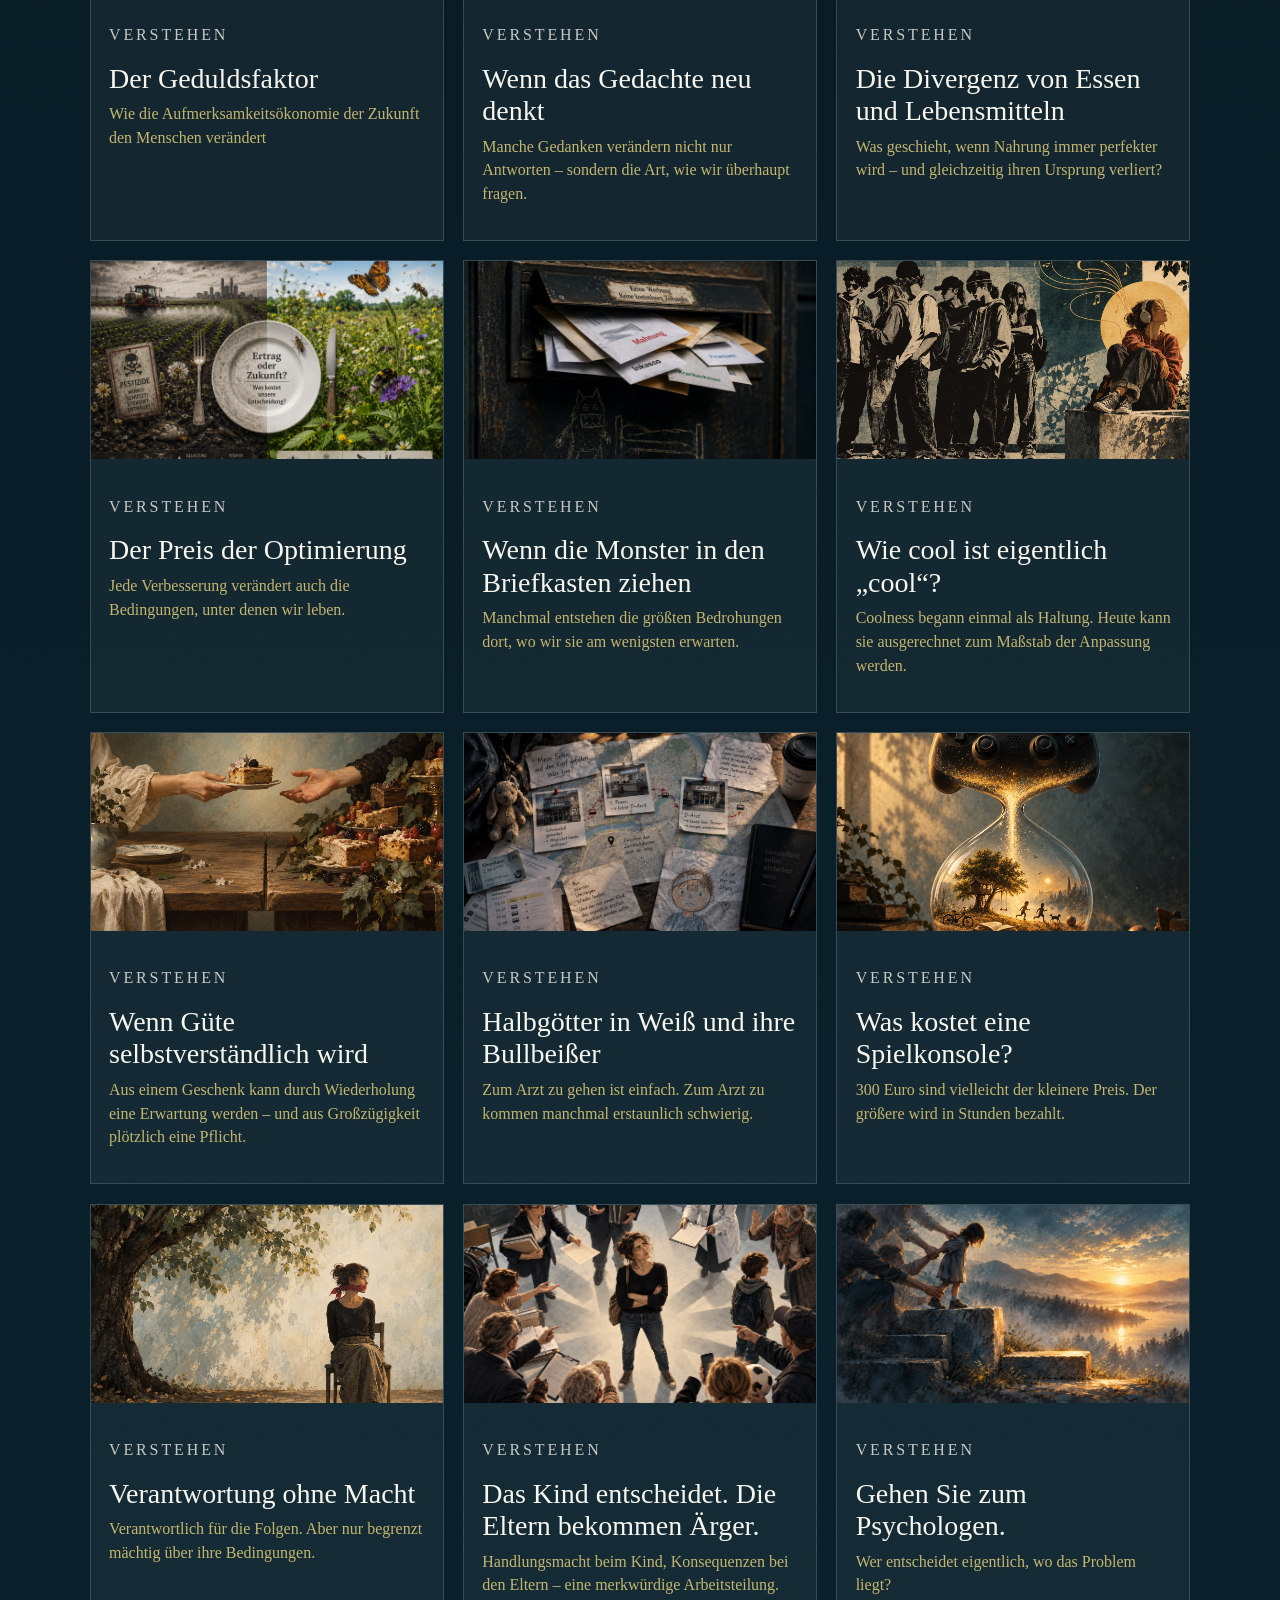
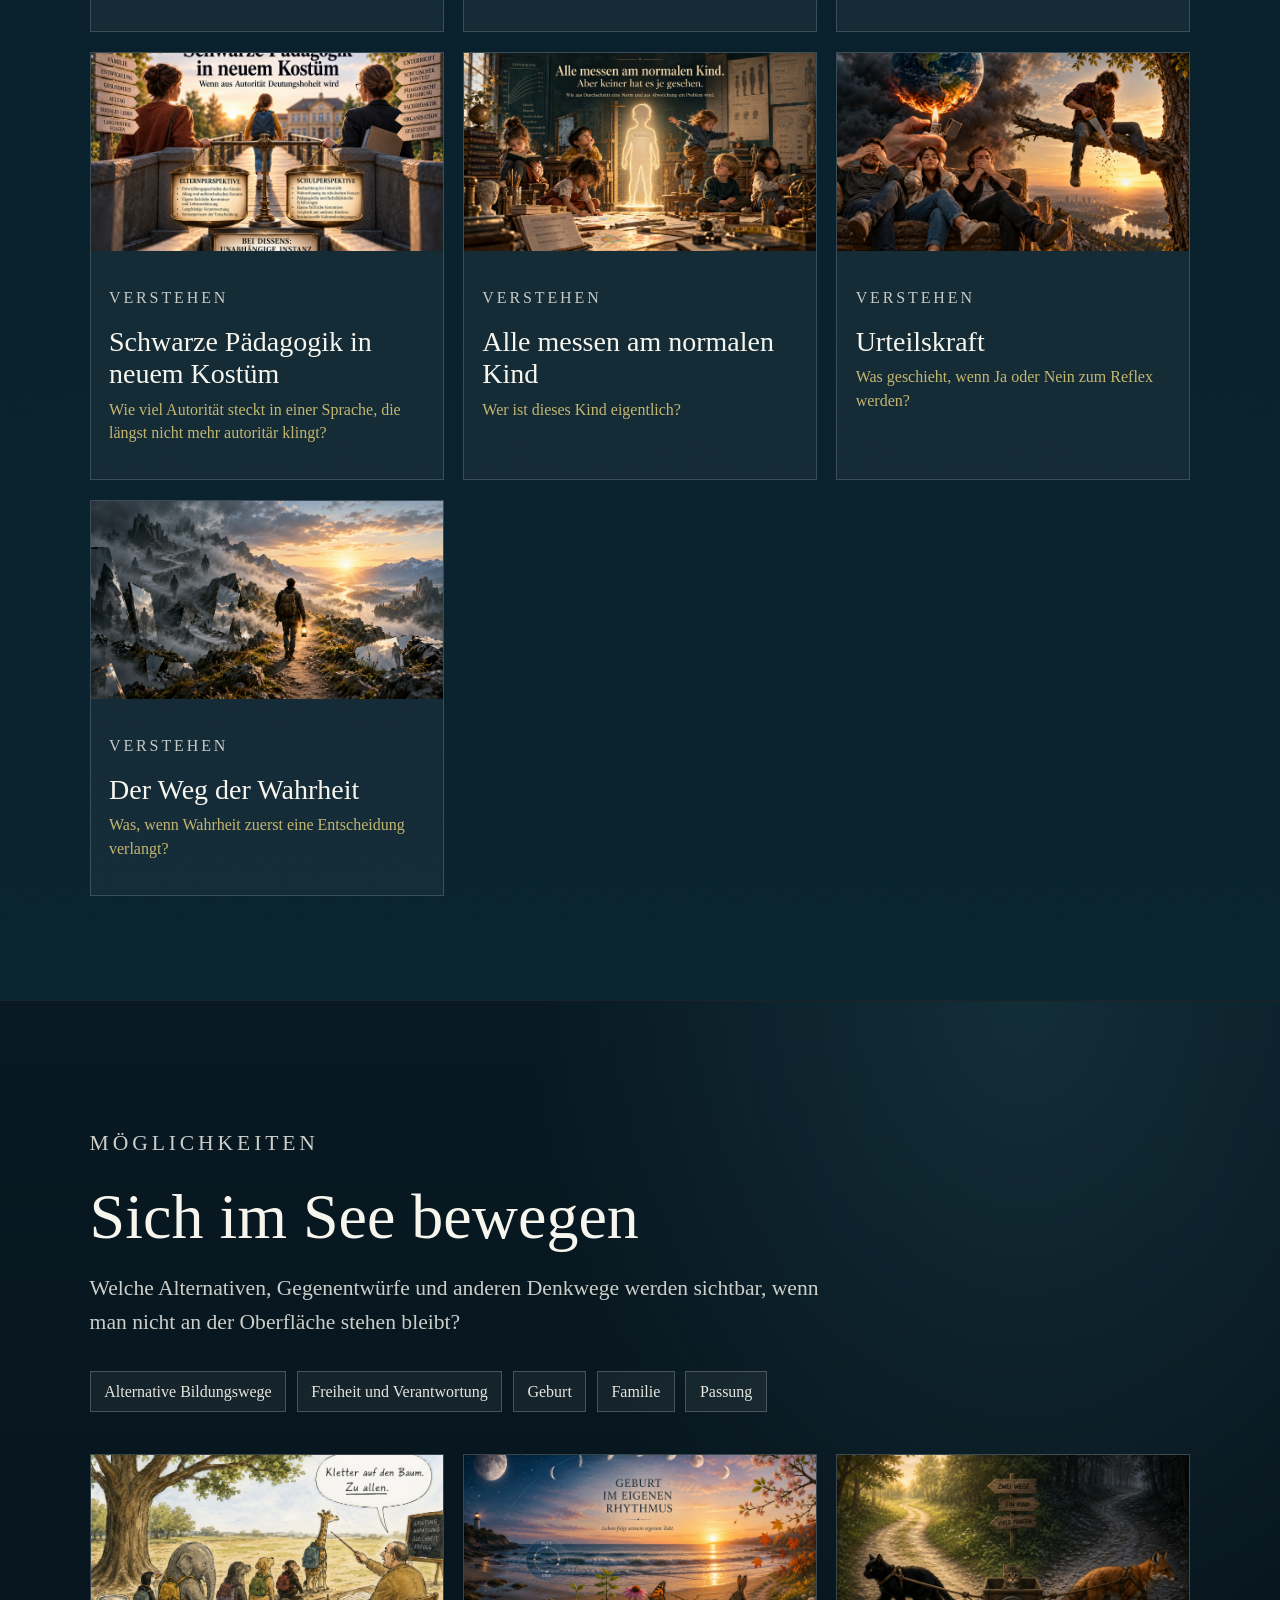
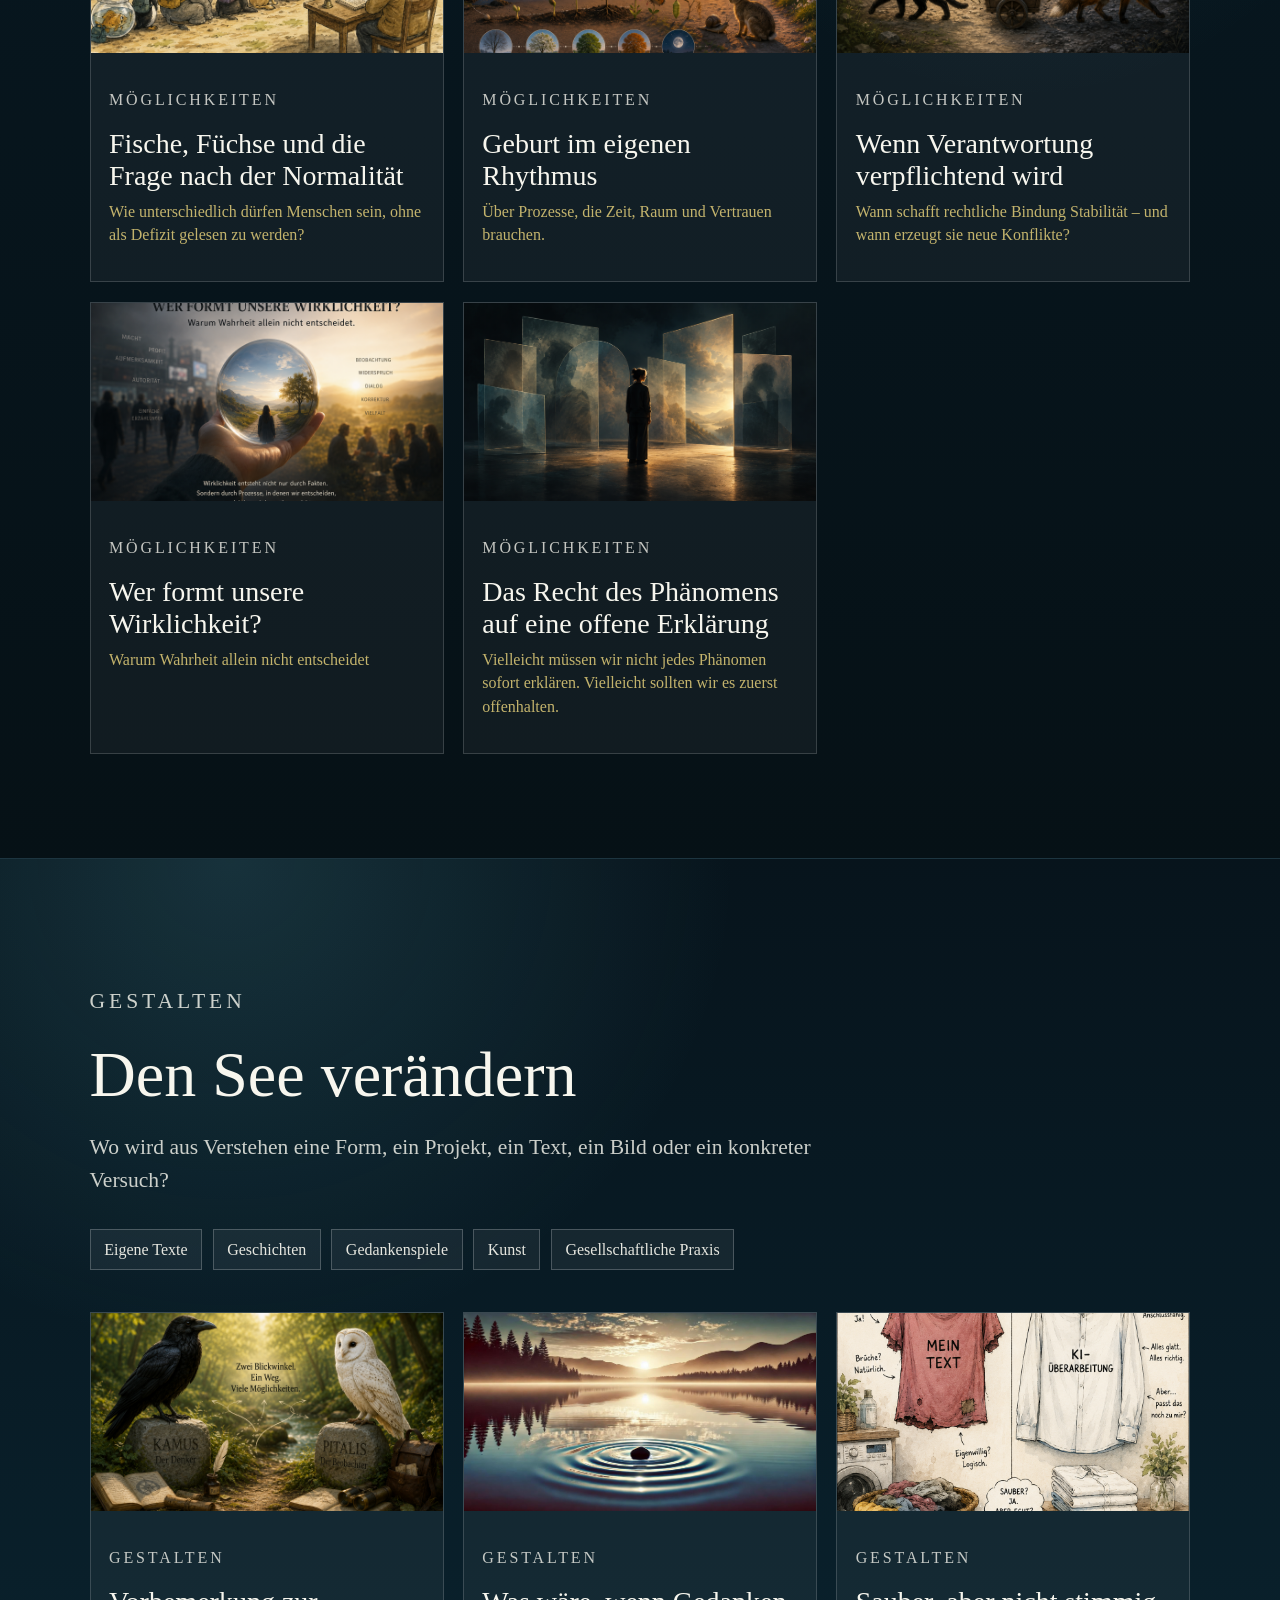
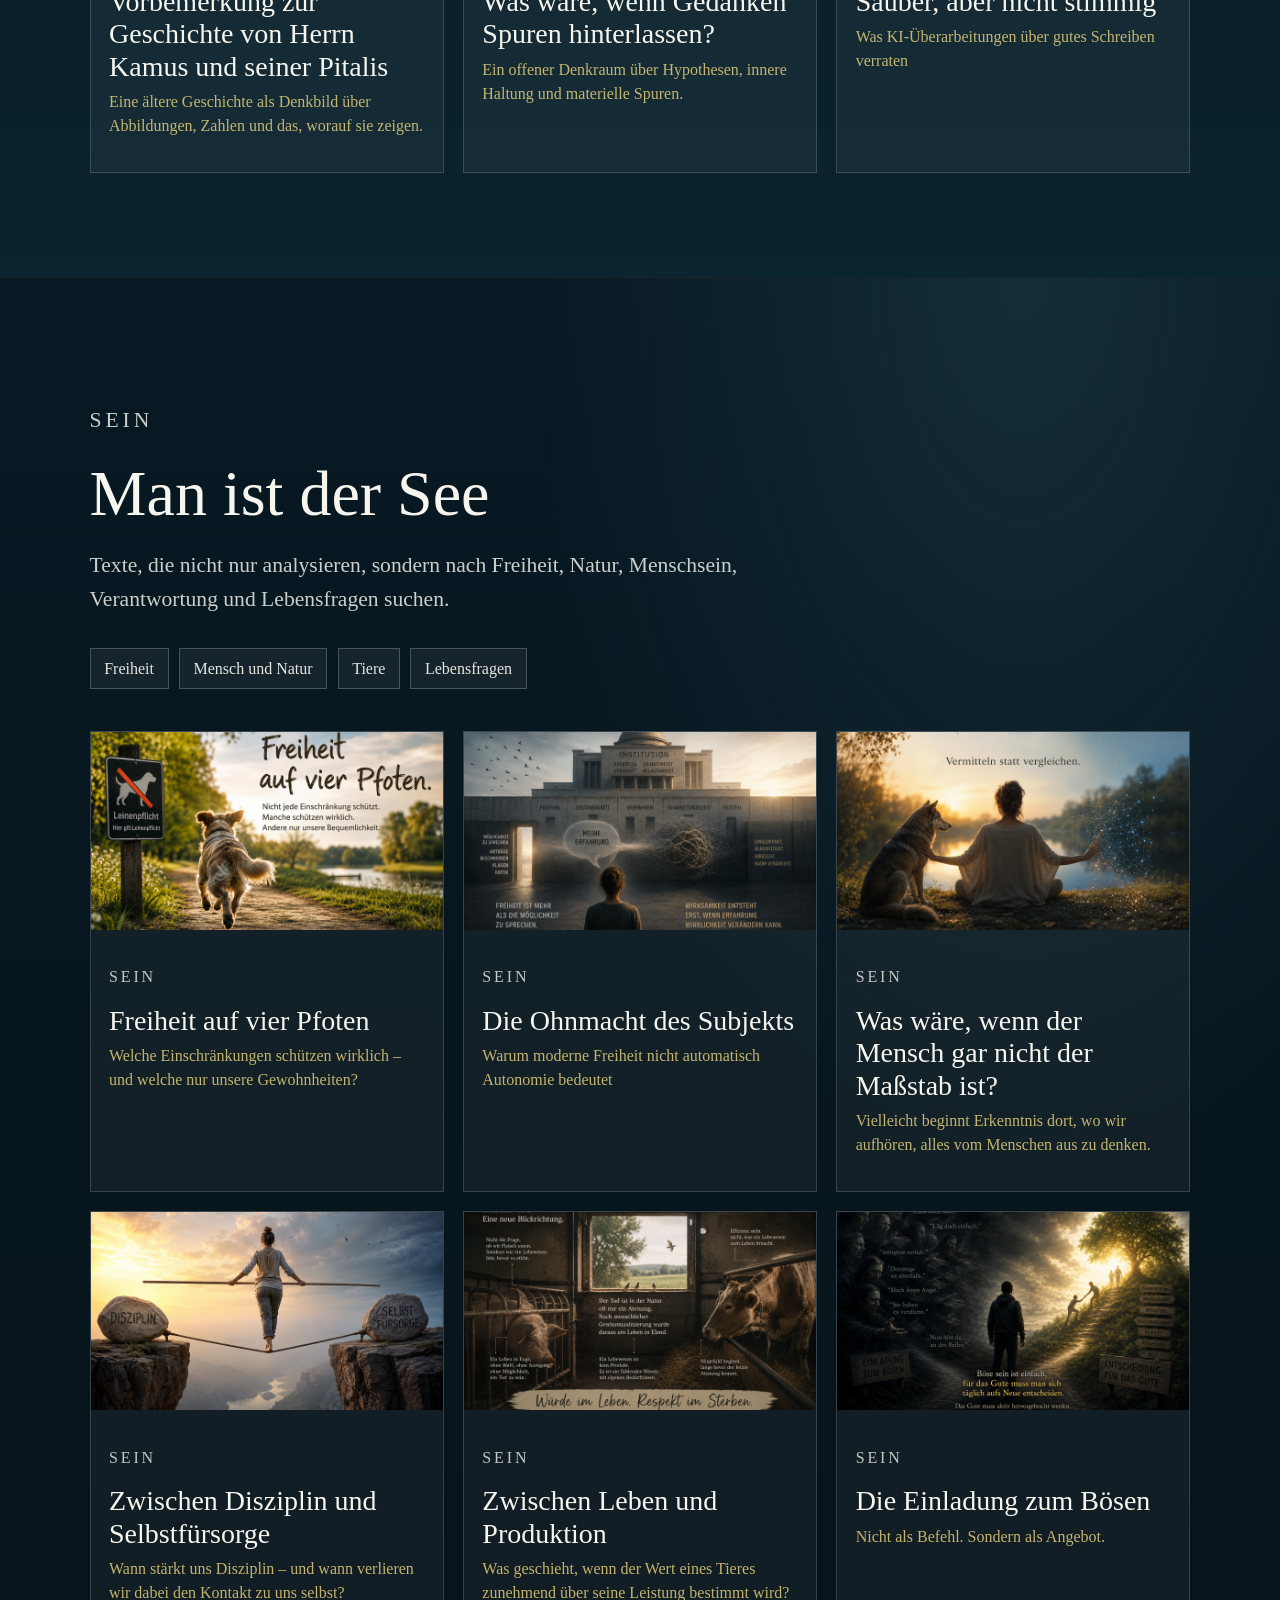
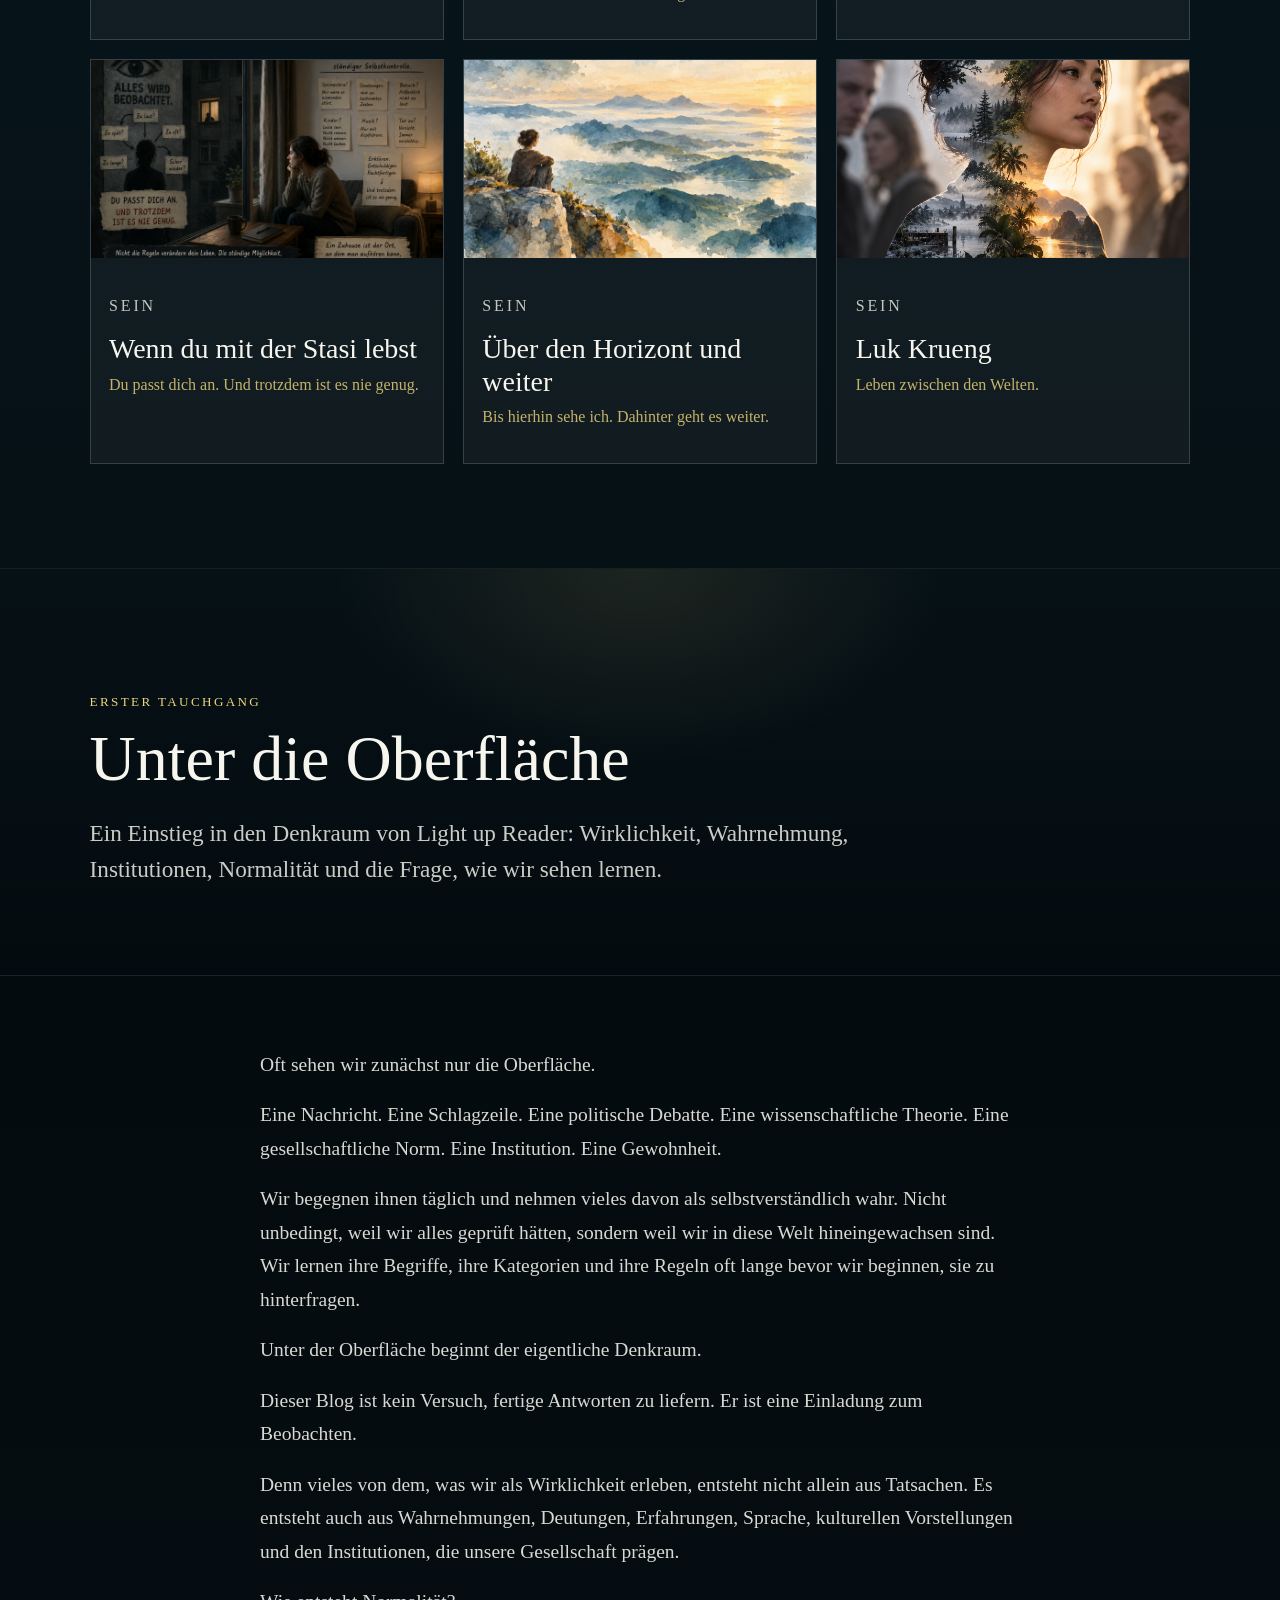
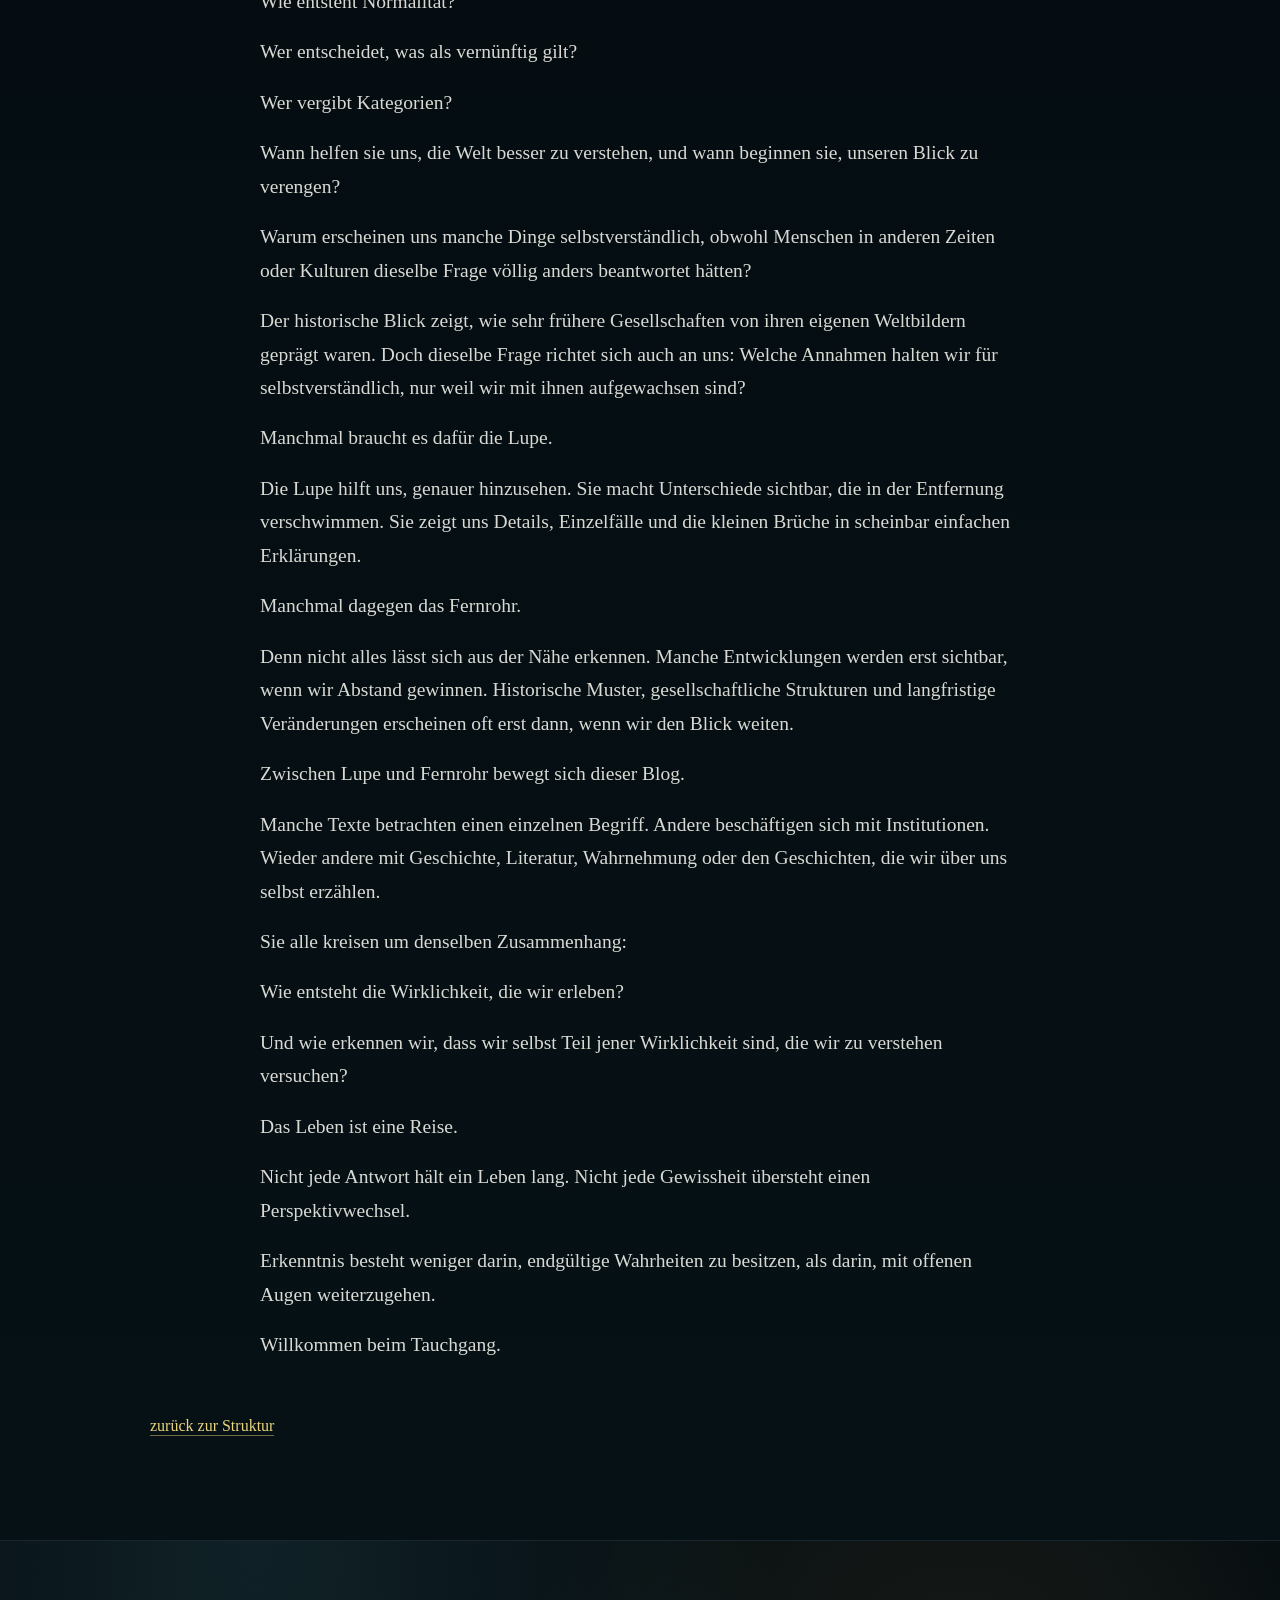
==== commit c7d9c98a: "Update ich bin doch kein Pufferstaat" ====
--- a/index.html
+++ b/index.html
@@ -174,7 +174,7 @@
 <h2>Den See sehen</h2>
 <p>Was zeigt sich an der Oberfläche? Welche Ereignisse, Erfahrungen und Widersprüche fallen auf?</p>
 <div class="tag-grid"><span>Wirklichkeit und Wahrnehmung</span><span>Medien</span><span>Kategorien</span><span>Gesellschaft</span><span>Kindheit in der Moderne</span></div>
-<div class="article-grid"><article class="article-card">
+<div class="article-grid"><article class="article-card canary-card">
 <a class="article-card-link" href="beobachten.html#wenn-das-system-den-kanarienvogel-behandelt">
 <div class="article-card-image"><img alt="Ölgemälde: Ein gelber Kanarienvogel sitzt neben einer Grubenlampe; im Hintergrund stehen Bergleute im dunklen Kohleschacht." src="assets/canary-in-the-coal-mine.png"/></div>
 <div class="article-card-body">
@@ -213,6 +213,16 @@
 <p>Welche Muster, Machtformen, Begriffe und Institutionen erzeugen das, was als Wirklichkeit erscheint?</p>
 <div class="tag-grid"><span>Sprache</span><span>Macht</span><span>Normen</span><span>Mündigkeit</span><span>Muster und Mechanismen</span></div>
 <div class="article-grid"><article class="article-card">
+<a class="article-card-link" href="verstehen.html#ich-bin-doch-kein-pufferstaat">
+<div class="article-card-image"><img alt="Illustration zum Artikel Ich bin doch kein Pufferstaat! – Grenze zwischen den Ufern" src="assets/Grenze%20zwischen%20den%20Ufern.png"/></div>
+<div class="article-card-body">
+<p class="eyebrow">Verstehen</p>
+<h3>Ich bin doch kein Pufferstaat!</h3>
+<p class="card-subtitle">Von der schleichenden Responsibilisierung der Eltern durch die Schule</p>
+</div>
+</a>
+</article>
+<article class="article-card">
 <a class="article-card-link" href="verstehen.html#wer-entscheidet-was-wahr-ist">
 <div class="article-card-image"><img alt="Ölgemälde: Justitia hält eine Waage neben Büchern; im Hintergrund versammeln sich Menschen auf einem öffentlichen Forum." src="assets/wer-entscheidet-was-wahr-ist.png"/></div>
 <div class="article-card-body">
--- a/assets/style.css
+++ b/assets/style.css
@@ -363,6 +363,16 @@
   display: block;
   object-fit: cover;
   transition: transform .45s ease;
+}
+
+/* Die Kanarienvogel-Karte behält auch bei einem Bildladefehler ihre Bildfläche. */
+.canary-card .article-card-image { position: relative; }
+
+.canary-card .article-card-image img {
+  position: absolute;
+  inset: 0;
+  font-size: .875rem;
+  line-height: 1.4;
 }
 
 .article-card:hover img { transform: scale(1.035); }
